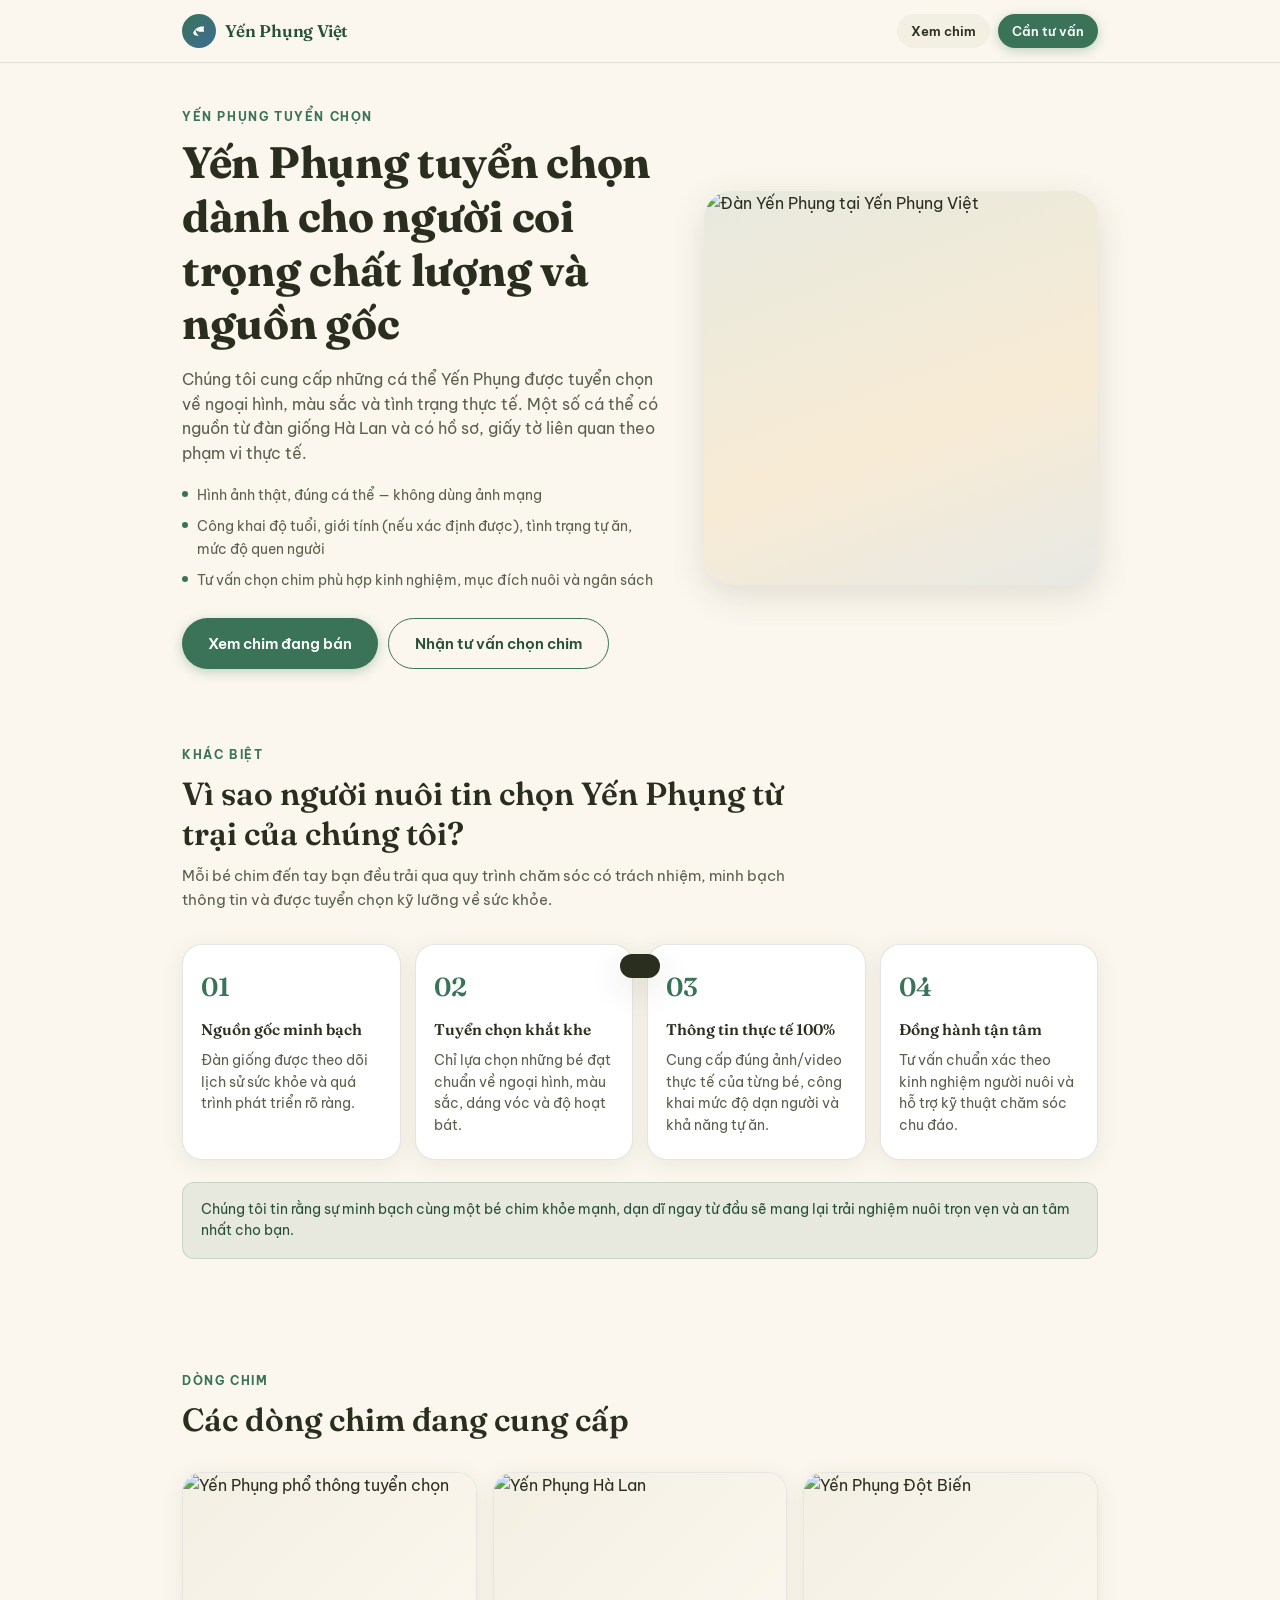
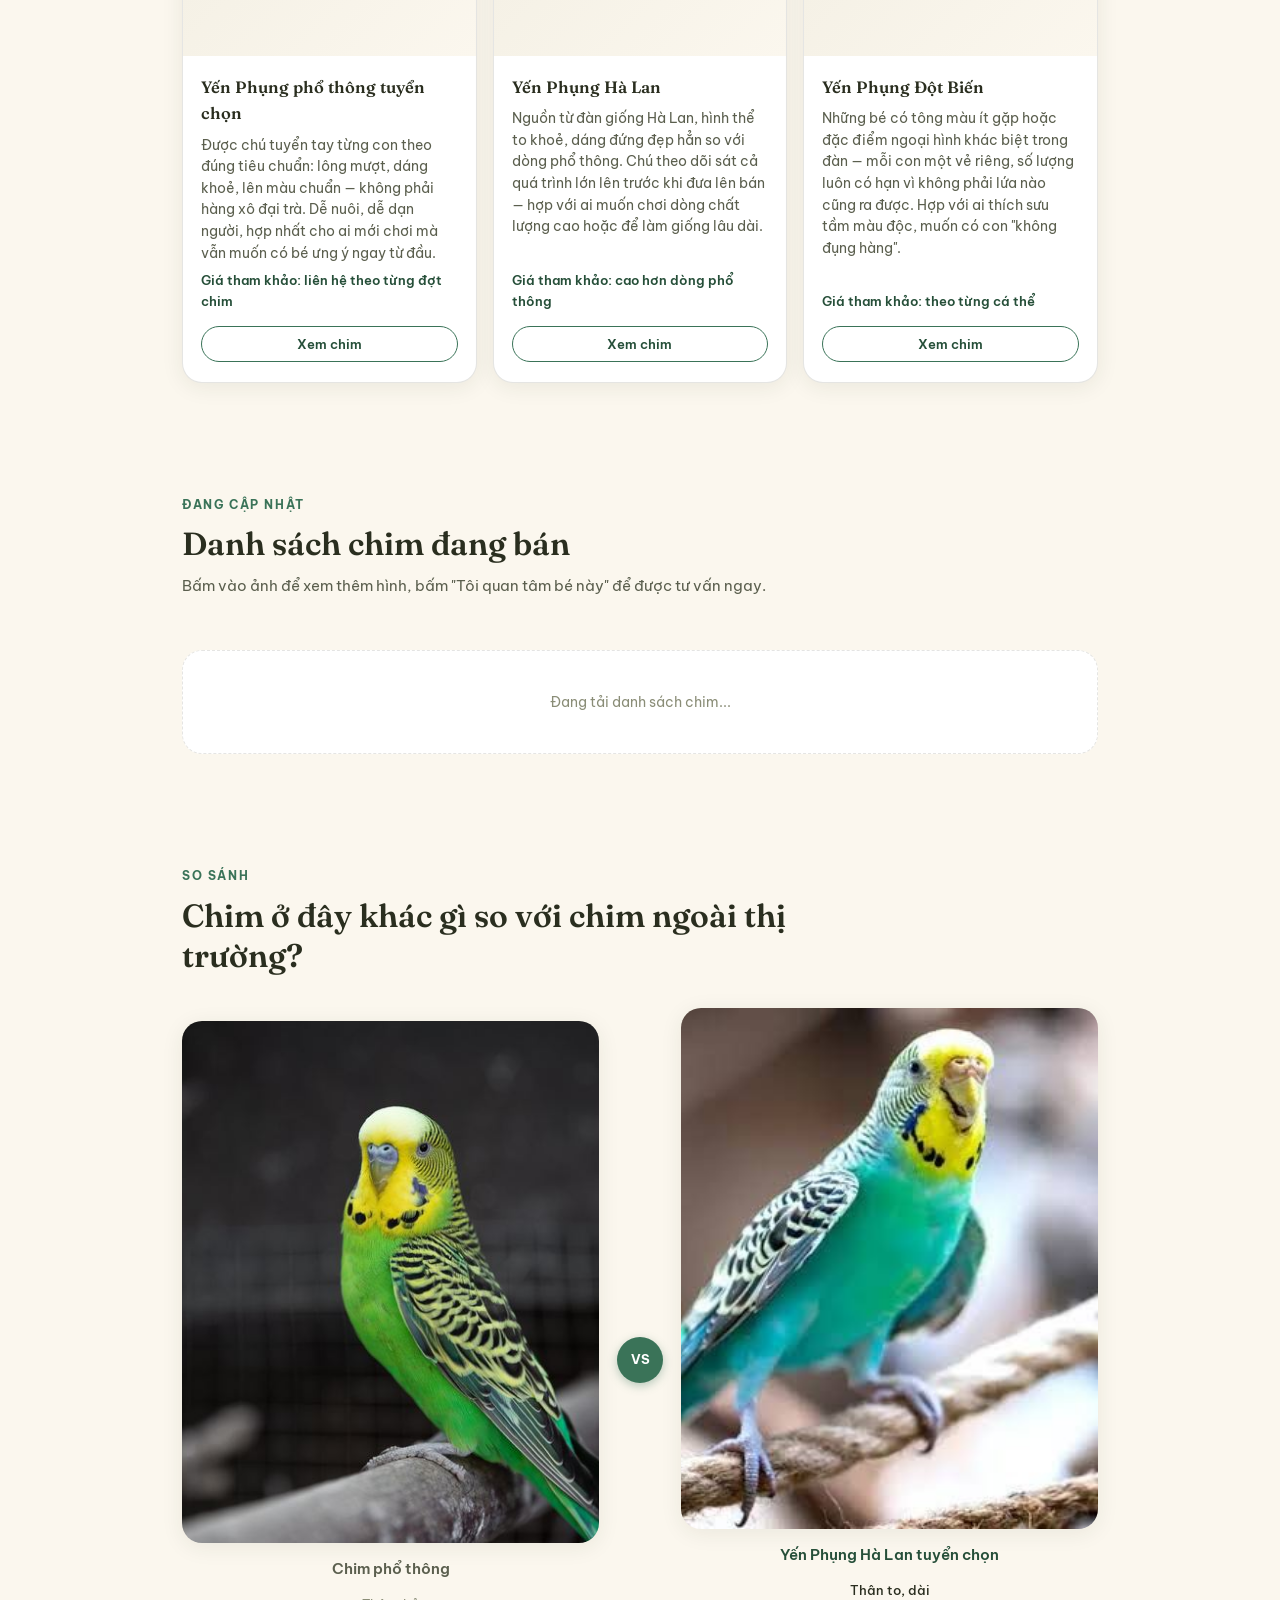
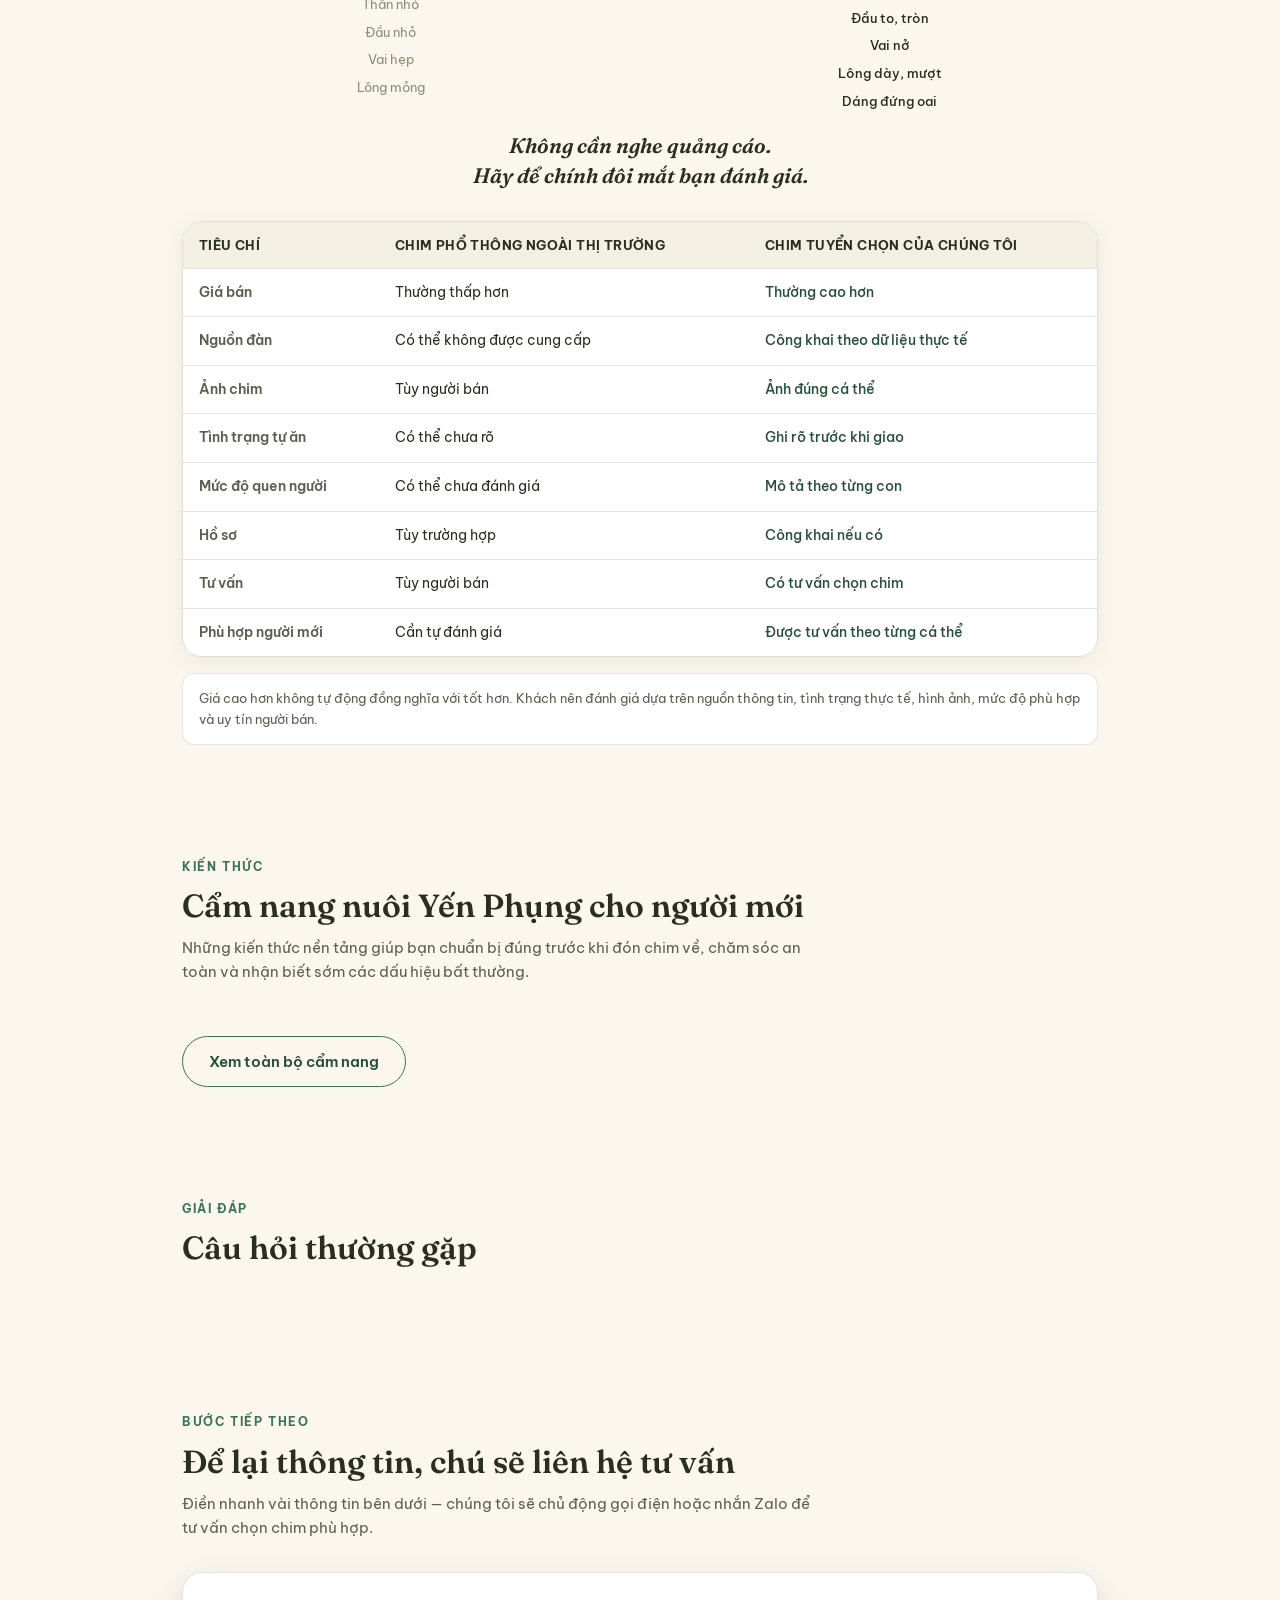
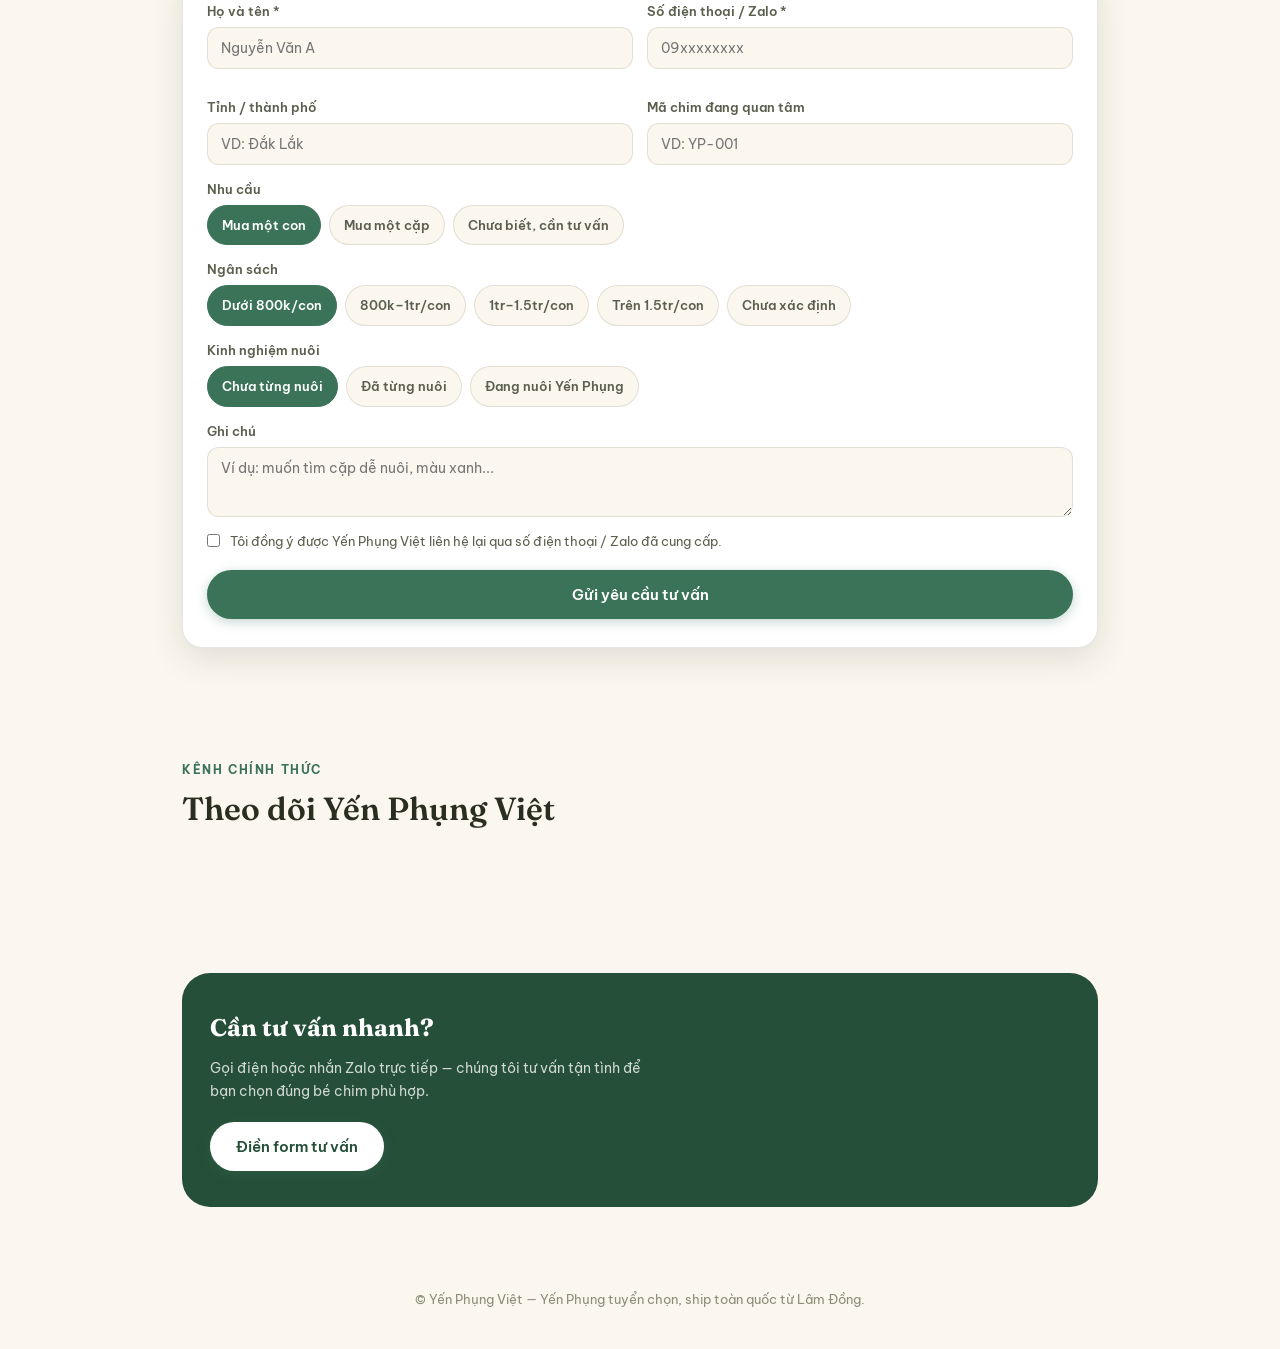
==== index.html @ 0ab99429 "Update index.html" ====
<!DOCTYPE html>
<html lang="vi">
<head>
<meta charset="UTF-8">
<meta name="viewport" content="width=device-width, initial-scale=1.0">
<title>Yến Phụng Việt — Yến Phụng tuyển chọn tại Lâm Đồng</title>
<meta name="description" content="Yến Phụng tuyển chọn dành cho người coi trọng chất lượng và nguồn gốc. Xem chim đang bán, nhận tư vấn chọn chim phù hợp — ship toàn quốc từ Lâm Đồng.">
<link rel="preconnect" href="https://fonts.googleapis.com">
<link rel="preconnect" href="https://fonts.gstatic.com" crossorigin>
<link href="https://fonts.googleapis.com/css2?family=Fraunces:ital,opsz,wght@0,9..144,500;0,9..144,600;0,9..144,700;1,9..144,500&family=Be+Vietnam+Pro:wght@400;500;600;700&display=swap" rel="stylesheet">
<script src="https://cdn.jsdelivr.net/npm/@supabase/supabase-js@2"></script>
<style>
  :root{
    --cream:#FBF7EE; --surface:#FFFFFF; --surface2:#F3EFE3;
    --ink:#2A2E1F; --ink-soft:#5B5F4E; --ink-faint:#8A8D77;
    --green:#3A7358; --green-dark:#264F39; --green-dim:rgba(58,115,88,0.10);
    --yellow:#E0A03C; --yellow-dim:rgba(224,160,60,0.14);
    --blue:#3D6E94; --blue-dim:rgba(61,110,148,0.10);
    --red:#C1503F; --red-dim:rgba(193,80,63,0.10);
    --border:rgba(42,46,31,0.12);
    --radius:20px; --radius-sm:12px;
    --shadow:0 4px 22px rgba(42,46,31,0.08);
    --shadow-lg:0 10px 34px rgba(42,46,31,0.13);
  }
  *{box-sizing:border-box;margin:0;padding:0;-webkit-tap-highlight-color:transparent}
  html{scroll-behavior:smooth;overflow-x:hidden;width:100%}
  @media (prefers-reduced-motion:reduce){html{scroll-behavior:auto}*{animation-duration:0.01ms !important;transition-duration:0.01ms !important}}
  body{font-family:'Be Vietnam Pro',sans-serif;background:var(--cream);color:var(--ink);line-height:1.6;overflow-x:hidden}
  h1,h2,h3,.display{font-family:'Fraunces',serif}
  a{color:inherit}
  img{max-width:100%;display:block}
  button{font-family:inherit}
  :focus-visible{outline:2.5px solid var(--green);outline-offset:2px}
  .wrap{max-width:980px;margin:0 auto;padding-inline:32px}
  @media (max-width:480px){.wrap{padding-inline:24px}}
  h1,h2,h3,p,li,span,a,button,label,td,th{overflow-wrap:break-word;word-break:break-word}
  .eyebrow{font-size:12px;font-weight:700;letter-spacing:1.6px;text-transform:uppercase;color:var(--green);margin-bottom:10px;display:block}
  section{padding-block:56px}
  .section-head{max-width:640px;margin-bottom:32px}
  .section-head h2{font-size:clamp(24px,4vw,32px);font-weight:600;line-height:1.25;margin-bottom:10px}
  .section-head p{color:var(--ink-soft);font-size:15px}

  /* HEADER */
  header{position:sticky;top:0;z-index:200;background:rgba(251,247,238,0.92);backdrop-filter:blur(10px);border-bottom:1px solid var(--border)}
  .header-inner{display:flex;align-items:center;justify-content:space-between;gap:12px;padding-block:14px;padding-inline:32px;max-width:980px;margin:0 auto}
  @media (max-width:480px){.header-inner{padding-inline:24px}}
  .brand{display:flex;align-items:center;gap:9px}
  .brand-mark{width:34px;height:34px;border-radius:50%;background:linear-gradient(135deg,var(--green),var(--blue));display:flex;align-items:center;justify-content:center;flex-shrink:0}
  .brand-mark svg{width:19px;height:19px}
  .brand-name{font-family:'Fraunces',serif;font-weight:600;font-size:17px;color:var(--green-dark);letter-spacing:-0.2px}
  .header-ctas{display:flex;gap:8px}
  .btn{border:none;border-radius:100px;font-family:inherit;font-weight:600;cursor:pointer;transition:transform .15s,box-shadow .15s;display:inline-flex;align-items:center;justify-content:center;gap:6px;text-decoration:none;white-space:nowrap}
  .btn:active{transform:scale(0.97)}
  .btn-sm{padding:9px 14px;font-size:12.5px}
  .btn-lg{padding:15px 26px;font-size:15px}
  .btn-primary{background:var(--green);color:#fff;box-shadow:0 3px 12px rgba(58,115,88,0.3)}
  .btn-ghost{background:var(--surface2);color:var(--ink)}
  .btn-outline{background:transparent;border:1.5px solid var(--green);color:var(--green-dark)}

  /* HERO */
  .hero{padding-block:44px 20px;position:relative;overflow:hidden}
  .hero-grid{display:grid;grid-template-columns:1.1fr 0.9fr;gap:40px;align-items:center}
  @media (max-width:860px){.hero-grid{grid-template-columns:1fr;gap:28px}}
  .hero h1{font-size:clamp(26px,7vw,44px);font-weight:700;line-height:1.22;letter-spacing:-0.3px;margin-bottom:16px;color:var(--ink)}
  @media (max-width:400px){.eyebrow{letter-spacing:1px;font-size:11px}}
  .hero-desc{color:var(--ink-soft);font-size:15.5px;margin-bottom:14px}
  .hero-list{list-style:none;margin:18px 0 26px;display:flex;flex-direction:column;gap:9px}
  .hero-list li{display:flex;gap:9px;align-items:flex-start;font-size:14px;color:var(--ink-soft)}
  .hero-list li::before{content:'';width:6px;height:6px;border-radius:50%;background:var(--green);margin-top:7px;flex-shrink:0}
  .hero-ctas{display:flex;gap:10px;flex-wrap:wrap}
  .hero-visual{position:relative;aspect-ratio:1/1;border-radius:28px;overflow:hidden;background:linear-gradient(160deg,var(--green-dim),var(--yellow-dim) 60%,var(--blue-dim));box-shadow:var(--shadow-lg)}
  .hero-visual img{width:100%;height:100%;object-fit:contain}

  /* WHY GRID */
  .why-grid{display:grid;grid-template-columns:repeat(4,1fr);gap:14px}
  @media (max-width:860px){.why-grid{grid-template-columns:1fr 1fr}}
  @media (max-width:520px){.why-grid{grid-template-columns:1fr}}
  .why-card{background:var(--surface);border:1px solid var(--border);border-radius:var(--radius);padding:22px 18px;box-shadow:var(--shadow)}
  .why-num{font-family:'Fraunces',serif;font-size:26px;font-weight:600;color:var(--green);margin-bottom:10px;display:block}
  .why-card h3{font-size:15.5px;font-weight:600;margin-bottom:7px}
  .why-card p{font-size:13.5px;color:var(--ink-soft)}
  .why-note{margin-top:22px;background:var(--green-dim);border:1px solid rgba(58,115,88,0.18);border-radius:var(--radius-sm);padding:16px 18px;font-size:13.5px;color:var(--green-dark)}

  /* LINES */
  .lines-grid{display:grid;grid-template-columns:repeat(3,1fr);gap:16px}
  @media (max-width:860px){.lines-grid{grid-template-columns:1fr}}
  .line-card{background:var(--surface);border:1px solid var(--border);border-radius:var(--radius);overflow:hidden;box-shadow:var(--shadow);display:flex;flex-direction:column}
  .line-visual{aspect-ratio:16/10;background:linear-gradient(135deg,var(--surface2),var(--cream))}
  .line-visual img{width:100%;height:100%;object-fit:contain}
  .line-body{padding:18px 18px 20px;display:flex;flex-direction:column;flex:1}
  .line-body h3{font-size:16.5px;font-weight:600;margin-bottom:8px}
  .line-body p{font-size:13.5px;color:var(--ink-soft);margin-bottom:6px;flex:1}
  .line-price{font-size:13px;font-weight:600;color:var(--green-dark);margin-bottom:14px}

  /* FILTER CHIPS */
  .filter-row{display:flex;gap:8px;flex-wrap:wrap;margin-bottom:20px}
  .chip{padding:8px 15px;border-radius:100px;border:1.5px solid var(--border);background:var(--surface);font-size:13px;font-weight:500;color:var(--ink-soft);cursor:pointer;transition:all .15s}
  .chip.active{background:var(--green);border-color:var(--green);color:#fff;font-weight:600}

  /* BIRD CARDS — "hộ chiếu chim" signature style */
  .birds-grid{display:grid;grid-template-columns:repeat(auto-fill,minmax(260px,1fr));gap:16px}
  .bird-card{background:var(--surface);border:1px solid var(--border);border-radius:var(--radius);overflow:hidden;box-shadow:var(--shadow);position:relative}
  .bird-photo{position:relative;aspect-ratio:4/3;background:var(--surface2);cursor:pointer;overflow:hidden}
  .bird-photo img{width:100%;height:100%;object-fit:cover;object-position:center 30%}
  .bird-photo::before{content:'';position:absolute;top:0;left:0;right:0;height:10px;background-image:radial-gradient(circle,var(--cream) 3.5px,transparent 3.6px);background-size:16px 16px;background-position:4px -8px;z-index:2}
  .bird-code-tag{position:absolute;top:14px;left:12px;background:rgba(42,46,31,0.72);color:#fff;font-size:10.5px;font-weight:700;letter-spacing:1px;padding:4px 9px;border-radius:6px;z-index:3;text-transform:uppercase}
  .bird-status{position:absolute;top:14px;right:12px;font-size:10.5px;font-weight:700;padding:4px 10px;border-radius:100px;z-index:3;box-shadow:0 2px 6px rgba(0,0,0,0.15)}
  .st-available{background:var(--green);color:#fff}
  .st-held{background:var(--yellow);color:#3a2a08}
  .st-sold{background:var(--ink-faint);color:#fff}
  .st-watch{background:var(--blue);color:#fff}
  .bird-body{padding:16px 16px 18px}
  .bird-desc{font-size:13.5px;color:var(--ink-soft);margin-bottom:12px;display:-webkit-box;-webkit-line-clamp:4;-webkit-box-orient:vertical;overflow:hidden}
  .bird-foot{display:flex;align-items:center;justify-content:space-between;gap:10px}
  .bird-price{font-family:'Fraunces',serif;font-weight:600;font-size:17px;color:var(--green-dark)}
  .birds-empty{grid-column:1/-1;text-align:center;padding:40px 20px;color:var(--ink-faint);font-size:14px;background:var(--surface);border:1px dashed var(--border);border-radius:var(--radius)}

  /* LIGHTBOX */
  .lightbox{position:fixed;inset:0;background:rgba(20,22,14,0.88);z-index:500;display:none;align-items:center;justify-content:center;padding:24px}
  .lightbox.open{display:flex}
  .lightbox img{max-width:min(600px,92vw);max-height:80vh;border-radius:14px;object-fit:contain}
  .lightbox-close{position:absolute;top:18px;right:18px;background:rgba(255,255,255,0.15);color:#fff;border:none;border-radius:50%;width:38px;height:38px;font-size:18px;cursor:pointer}
  .lightbox-nav{position:absolute;top:50%;transform:translateY(-50%);background:rgba(255,255,255,0.15);color:#fff;border:none;border-radius:50%;width:42px;height:42px;font-size:20px;cursor:pointer}
  .lightbox-prev{left:14px}.lightbox-next{right:14px}

  /* VISUAL COMPARE */
  .visual-compare{display:grid;grid-template-columns:1fr auto 1fr;gap:18px;align-items:center;margin-bottom:18px}
  @media (max-width:700px){.visual-compare{grid-template-columns:1fr;gap:14px}}
  .vc-side{text-align:center}
  .vc-photo{aspect-ratio:4/5;border-radius:var(--radius);overflow:hidden;background:var(--surface2);margin-bottom:14px;box-shadow:var(--shadow)}
  .vc-photo img{width:100%;height:100%;object-fit:cover;object-position:center 22%}
  .vc-side h4{font-size:15px;font-weight:600;margin-bottom:10px;color:var(--ink-soft)}
  .vc-side--highlight h4{color:var(--green-dark)}
  .vc-traits{list-style:none;display:inline-flex;flex-direction:column;gap:7px;font-size:13px;color:var(--ink-faint)}
  .vc-side--highlight .vc-traits{color:var(--ink);font-weight:500}
  .vc-vs{width:46px;height:46px;border-radius:50%;background:var(--green);color:#fff;display:flex;align-items:center;justify-content:center;font-weight:700;font-size:13px;justify-self:center;box-shadow:0 3px 10px rgba(58,115,88,0.35)}
  @media (max-width:700px){.vc-vs{margin:-4px auto}}
  .vc-tagline{text-align:center;font-family:'Fraunces',serif;font-style:italic;font-size:clamp(17px,3vw,21px);font-weight:600;color:var(--ink);margin:6px 0 30px;line-height:1.45}

  /* COMPARE TABLE */
  .compare-wrap{overflow-x:auto;border-radius:var(--radius);border:1px solid var(--border);box-shadow:var(--shadow)}
  table.compare{width:100%;border-collapse:collapse;background:var(--surface);font-size:13.5px;min-width:560px}
  table.compare th,table.compare td{padding:13px 16px;text-align:left;border-bottom:1px solid var(--border)}
  table.compare thead th{background:var(--surface2);font-weight:700;color:var(--ink);font-size:12.5px;text-transform:uppercase;letter-spacing:.4px}
  table.compare tbody tr:last-child td{border-bottom:none}
  table.compare td:first-child{font-weight:600;color:var(--ink-soft)}
  table.compare td:nth-child(3){color:var(--green-dark);font-weight:500}
  .compare-note{margin-top:16px;font-size:13px;color:var(--ink-soft);background:var(--surface);border:1px solid var(--border);border-radius:var(--radius-sm);padding:14px 16px}

  /* GUIDE */
  .guide-grid{display:grid;grid-template-columns:repeat(3,1fr);gap:16px}
  @media (max-width:860px){.guide-grid{grid-template-columns:1fr 1fr}}
  @media (max-width:600px){.guide-grid{grid-template-columns:1fr}}
  .guide-card{background:var(--surface);border:1px solid var(--border);border-radius:var(--radius);padding:20px;box-shadow:var(--shadow);display:flex;flex-direction:column}
  .guide-icon{width:40px;height:40px;border-radius:12px;background:var(--green-dim);color:var(--green-dark);display:flex;align-items:center;justify-content:center;margin-bottom:14px;flex-shrink:0}
  .guide-icon svg{width:20px;height:20px}
  .guide-card h3{font-size:15px;font-weight:600;margin-bottom:8px;line-height:1.35}
  .guide-card p{font-size:13px;color:var(--ink-soft);margin-bottom:14px;flex:1}
  .guide-cat-tag{font-size:10.5px;font-weight:700;letter-spacing:.3px;color:var(--green);text-transform:uppercase;margin-bottom:6px;display:block}

  .guide-modal{position:fixed;inset:0;background:rgba(20,22,14,0.6);z-index:550;display:none;align-items:flex-end;justify-content:center;padding:0}
  .guide-modal.open{display:flex}
  @media (min-width:640px){.guide-modal{align-items:center;padding:24px}}
  .guide-modal-box{background:var(--cream);width:100%;max-width:720px;max-height:92vh;border-radius:22px 22px 0 0;display:flex;flex-direction:column;overflow:hidden;box-shadow:var(--shadow-lg)}
  @media (min-width:640px){.guide-modal-box{border-radius:22px;max-height:85vh}}
  .guide-modal-head{display:flex;align-items:center;justify-content:space-between;gap:12px;padding:16px 20px;border-bottom:1px solid var(--border);background:var(--surface);flex-shrink:0}
  .guide-modal-head span{font-family:'Fraunces',serif;font-weight:600;font-size:16px}
  .guide-modal-close{background:var(--surface2);border:none;border-radius:50%;width:34px;height:34px;font-size:15px;cursor:pointer;flex-shrink:0}
  .guide-modal-body{padding:20px;overflow-y:auto;flex:1}

  .guide-search{width:100%;border:1.5px solid var(--border);border-radius:100px;padding:11px 16px;font-family:inherit;font-size:14px;background:var(--surface);margin-bottom:14px}
  .guide-search:focus{outline:none;border-color:var(--green)}
  .guide-filter-row{display:flex;gap:8px;flex-wrap:wrap;margin-bottom:16px}
  .guide-list-item{border:1px solid var(--border);border-radius:var(--radius-sm);padding:14px 16px;margin-bottom:10px;background:var(--surface);cursor:pointer;transition:border-color .15s}
  .guide-list-item:hover{border-color:var(--green)}
  .guide-list-item h4{font-size:14.5px;font-weight:600;margin-bottom:4px}
  .guide-list-item p{font-size:12.5px;color:var(--ink-soft)}
  .guide-list-empty{text-align:center;color:var(--ink-faint);font-size:13.5px;padding:30px 10px}

  .guide-back{background:none;border:none;color:var(--green-dark);font-weight:600;font-size:13.5px;cursor:pointer;margin-bottom:14px;padding:0;display:inline-flex;align-items:center;gap:5px}
  .guide-article-cat{font-size:11px;font-weight:700;letter-spacing:.4px;color:var(--green);text-transform:uppercase;display:block;margin-bottom:6px}
  .guide-article-title{font-size:19px;font-weight:600;margin-bottom:14px;font-family:'Fraunces',serif;line-height:1.3}
  .guide-article-content p{font-size:14px;color:var(--ink-soft);margin-bottom:12px;line-height:1.65}
  .guide-article-content ul,.guide-article-content ol{margin:0 0 12px 20px;font-size:14px;color:var(--ink-soft);line-height:1.6}
  .guide-article-content li{margin-bottom:5px}
  .guide-article-content strong{color:var(--ink)}
  .guide-warning{background:var(--red-dim);border:1px solid rgba(193,80,63,0.25);border-radius:var(--radius-sm);padding:14px 16px;font-size:13px;color:var(--red);margin:16px 0}
  .guide-warning strong{color:var(--red)}
  .guide-article-cta{margin-top:8px;width:100%}

  /* FAQ */
  .faq-item{border-bottom:1px solid var(--border)}
  .faq-item:first-child{border-top:1px solid var(--border)}
  .faq-q{width:100%;background:none;border:none;text-align:left;padding:18px 4px;font-size:14.5px;font-weight:600;display:flex;justify-content:space-between;align-items:center;gap:12px;cursor:pointer;color:var(--ink)}
  .faq-q .ic{flex-shrink:0;transition:transform .2s;color:var(--green);font-size:18px}
  .faq-item.open .faq-q .ic{transform:rotate(45deg)}
  .faq-a{max-height:0;overflow:hidden;transition:max-height .25s ease}
  .faq-a-inner{padding:0 4px 18px;font-size:13.5px;color:var(--ink-soft)}

  /* FORM */
  .form-card{background:var(--surface);border:1px solid var(--border);border-radius:var(--radius);padding:28px 24px;box-shadow:var(--shadow-lg)}
  .form-grid{display:grid;grid-template-columns:1fr 1fr;gap:14px}
  @media (max-width:600px){.form-grid{grid-template-columns:1fr}}
  .field{display:flex;flex-direction:column;gap:6px;margin-bottom:14px}
  .field.full{grid-column:1/-1}
  .field label{font-size:12.5px;font-weight:600;color:var(--ink-soft)}
  .field input,.field select,.field textarea{border:1.5px solid var(--border);border-radius:var(--radius-sm);padding:11px 13px;font-family:inherit;font-size:14px;background:var(--cream);color:var(--ink)}
  .field input:focus,.field select:focus,.field textarea:focus{outline:none;border-color:var(--green)}
  .field textarea{resize:vertical;min-height:70px}
  .radio-group,.check-group{display:flex;flex-wrap:wrap;gap:8px}
  .pill-opt{position:relative}
  .pill-opt input{position:absolute;opacity:0;width:100%;height:100%;cursor:pointer;margin:0}
  .pill-opt span{display:block;padding:9px 14px;border-radius:100px;border:1.5px solid var(--border);font-size:13px;color:var(--ink-soft);background:var(--cream)}
  .pill-opt input:checked + span{background:var(--green);border-color:var(--green);color:#fff;font-weight:600}
  .consent-row{display:flex;align-items:flex-start;gap:10px;margin:8px 0 18px;font-size:13px;color:var(--ink-soft)}
  .consent-row input{margin-top:3px}
  .form-msg{font-size:13.5px;margin-top:10px;padding:11px 14px;border-radius:var(--radius-sm);display:none}
  .form-msg.show{display:block}
  .form-msg.ok{background:var(--green-dim);color:var(--green-dark)}
  .form-msg.err{background:var(--red-dim);color:var(--red)}

  /* FOLLOW */
  .follow-grid{display:grid;grid-template-columns:1fr 1fr;gap:16px}
  @media (max-width:600px){.follow-grid{grid-template-columns:1fr}}
  .follow-card{background:var(--surface);border:1px solid var(--border);border-radius:var(--radius);padding:22px;display:flex;align-items:center;gap:16px;box-shadow:var(--shadow)}
  .follow-icon{width:48px;height:48px;border-radius:14px;flex-shrink:0;display:flex;align-items:center;justify-content:center;color:#fff}
  .follow-body{flex:1}
  .follow-body h3{font-size:15px;font-weight:600;margin-bottom:3px}
  .follow-body p{font-size:12.5px;color:var(--ink-soft);margin-bottom:10px}

  /* CONTACT + FOOTER */
  .contact-card{background:var(--green-dark);color:#fff;border-radius:28px;padding:36px 28px;display:grid;grid-template-columns:1.1fr 0.9fr;gap:28px}
  @media (max-width:760px){.contact-card{grid-template-columns:1fr}}
  .contact-card h2{color:#fff;font-size:24px;margin-bottom:10px}
  .contact-card p{color:rgba(255,255,255,0.78);font-size:14px;margin-bottom:20px}
  .contact-list{list-style:none;display:flex;flex-direction:column;gap:11px}
  .contact-list li{display:flex;gap:10px;align-items:center;font-size:14px}
  .contact-list .lbl{color:rgba(255,255,255,0.6);min-width:76px;font-size:12.5px}
  .contact-card .btn-primary{background:#fff;color:var(--green-dark)}
  footer{padding:26px 0 40px;text-align:center;color:var(--ink-faint);font-size:12.5px}

  .toast{position:fixed;bottom:22px;left:50%;transform:translateX(-50%) translateY(100px);background:var(--ink);color:#fff;padding:12px 20px;border-radius:100px;font-size:13.5px;box-shadow:var(--shadow-lg);z-index:600;transition:transform .25s;max-width:90vw;text-align:center}
  .toast.show{transform:translateX(-50%) translateY(0)}
</style>
</head>
<body>

<header>
  <div class="header-inner">
    <div class="brand">
      <div class="brand-mark"><svg viewBox="0 0 24 24" fill="none"><path d="M4 14c2-6 8-9 14-8-1 2-1 4 0 6-5 1-9 0-11-3 0 3 1 6 4 8-3 1-6 0-7-3z" fill="#fff"/></svg></div>
      <span class="brand-name">Yến Phụng Việt</span>
    </div>
    <div class="header-ctas">
      <button class="btn btn-ghost btn-sm" onclick="goToSection('birds')">Xem chim</button>
      <button class="btn btn-primary btn-sm" onclick="goToSection('consult')">Cần tư vấn</button>
    </div>
  </div>
</header>

<main>
  <!-- HERO -->
  <section class="hero wrap">
    <div class="hero-grid">
      <div>
        <span class="eyebrow">Yến Phụng tuyển chọn</span>
        <h1>Yến Phụng tuyển chọn dành cho người coi trọng chất lượng và nguồn gốc</h1>
        <p class="hero-desc">Chúng tôi cung cấp những cá thể Yến Phụng được tuyển chọn về ngoại hình, màu sắc và tình trạng thực tế. Một số cá thể có nguồn từ đàn giống Hà Lan và có hồ sơ, giấy tờ liên quan theo phạm vi thực tế.</p>
        <ul class="hero-list">
          <li>Hình ảnh thật, đúng cá thể — không dùng ảnh mạng</li>
          <li>Công khai độ tuổi, giới tính (nếu xác định được), tình trạng tự ăn, mức độ quen người</li>
          <li>Tư vấn chọn chim phù hợp kinh nghiệm, mục đích nuôi và ngân sách</li>
        </ul>
        <div class="hero-ctas">
          <button class="btn btn-primary btn-lg" onclick="goToSection('birds')">Xem chim đang bán</button>
          <button class="btn btn-outline btn-lg" onclick="goToSection('consult')">Nhận tư vấn chọn chim</button>
        </div>
      </div>
      <div class="hero-visual">
        <img id="img-hero" src="https://bnumqtjzbyrtavsdlleq.supabase.co/storage/v1/object/public/Anhbia1/3.jpg" alt="Đàn Yến Phụng tại Yến Phụng Việt" loading="eager">
      </div>
    </div>
  </section>

  <!-- WHY -->
  <section id="why" class="wrap">
    <div class="section-head">
      <span class="eyebrow">Khác biệt</span>
      <h2>Vì sao người nuôi tin chọn Yến Phụng từ trại của chúng tôi?</h2>
      <p>Mỗi bé chim đến tay bạn đều trải qua quy trình chăm sóc có trách nhiệm, minh bạch thông tin và được tuyển chọn kỹ lưỡng về sức khỏe.</p>
    </div>
    <div class="why-grid">
      <div class="why-card"><span class="why-num">01</span><h3>Nguồn gốc minh bạch</h3><p>Đàn giống được theo dõi lịch sử sức khỏe và quá trình phát triển rõ ràng.</p></div>
      <div class="why-card"><span class="why-num">02</span><h3>Tuyển chọn khắt khe</h3><p>Chỉ lựa chọn những bé đạt chuẩn về ngoại hình, màu sắc, dáng vóc và độ hoạt bát.</p></div>
      <div class="why-card"><span class="why-num">03</span><h3>Thông tin thực tế 100%</h3><p>Cung cấp đúng ảnh/video thực tế của từng bé, công khai mức độ dạn người và khả năng tự ăn.</p></div>
      <div class="why-card"><span class="why-num">04</span><h3>Đồng hành tận tâm</h3><p>Tư vấn chuẩn xác theo kinh nghiệm người nuôi và hỗ trợ kỹ thuật chăm sóc chu đáo.</p></div>
    </div>
    <div class="why-note">Chúng tôi tin rằng sự minh bạch cùng một bé chim khỏe mạnh, dạn dĩ ngay từ đầu sẽ mang lại trải nghiệm nuôi trọn vẹn và an tâm nhất cho bạn.</div>
  </section>

  <!-- LINES -->
  <section id="lines" class="wrap">
    <div class="section-head">
      <span class="eyebrow">Dòng chim</span>
      <h2>Các dòng chim đang cung cấp</h2>
    </div>
    <div class="lines-grid">
      <div class="line-card">
        <div class="line-visual"><img id="img-line-photothong" src="https://bnumqtjzbyrtavsdlleq.supabase.co/storage/v1/object/public/Phothong/Phothong.jpg" alt="Yến Phụng phổ thông tuyển chọn" loading="lazy"></div>
        <div class="line-body">
          <h3>Yến Phụng phổ thông tuyển chọn</h3>
          <p>Được chú tuyển tay từng con theo đúng tiêu chuẩn: lông mượt, dáng khoẻ, lên màu chuẩn — không phải hàng xô đại trà. Dễ nuôi, dễ dạn người, hợp nhất cho ai mới chơi mà vẫn muốn có bé ưng ý ngay từ đầu.</p>
          <div class="line-price">Giá tham khảo: liên hệ theo từng đợt chim</div>
          <button class="btn btn-outline btn-sm" onclick="filterLines('phổ thông')">Xem chim</button>
        </div>
      </div>
      <div class="line-card">
        <div class="line-visual"><img id="img-line-halan" src="https://bnumqtjzbyrtavsdlleq.supabase.co/storage/v1/object/public/Halan/Halan.jpg" alt="Yến Phụng Hà Lan" loading="lazy"></div>
        <div class="line-body">
          <h3>Yến Phụng Hà Lan</h3>
          <p>Nguồn từ đàn giống Hà Lan, hình thể to khoẻ, dáng đứng đẹp hẳn so với dòng phổ thông. Chú theo dõi sát cả quá trình lớn lên trước khi đưa lên bán — hợp với ai muốn chơi dòng chất lượng cao hoặc để làm giống lâu dài.</p>
          <div class="line-price">Giá tham khảo: cao hơn dòng phổ thông</div>
          <button class="btn btn-outline btn-sm" onclick="filterLines('hà lan')">Xem chim</button>
        </div>
      </div>
      <div class="line-card">
        <div class="line-visual"><img id="img-line-noibat" src="https://bnumqtjzbyrtavsdlleq.supabase.co/storage/v1/object/public/Hago/hago.jpg" alt="Yến Phụng Đột Biến" loading="lazy"></div>
        <div class="line-body">
          <h3>Yến Phụng Đột Biến</h3>
          <p>Những bé có tông màu ít gặp hoặc đặc điểm ngoại hình khác biệt trong đàn — mỗi con một vẻ riêng, số lượng luôn có hạn vì không phải lứa nào cũng ra được. Hợp với ai thích sưu tầm màu độc, muốn có con "không đụng hàng".</p>
          <div class="line-price">Giá tham khảo: theo từng cá thể</div>
          <button class="btn btn-outline btn-sm" onclick="filterLines('đột biến')">Xem chim</button>
        </div>
      </div>
    </div>
  </section>

  <!-- BIRDS -->
  <section id="birds" class="wrap">
    <div class="section-head">
      <span class="eyebrow">Đang cập nhật</span>
      <h2>Danh sách chim đang bán</h2>
      <p>Bấm vào ảnh để xem thêm hình, bấm "Tôi quan tâm bé này" để được tư vấn ngay.</p>
    </div>
    <div class="filter-row" id="filter-row"></div>
    <div class="birds-grid" id="birds-grid">
      <div class="birds-empty">Đang tải danh sách chim...</div>
    </div>
  </section>

  <!-- COMPARE -->
  <section id="compare" class="wrap">
    <div class="section-head">
      <span class="eyebrow">So sánh</span>
      <h2>Chim ở đây khác gì so với chim ngoài thị trường?</h2>
    </div>

    <div class="visual-compare">
      <div class="vc-side">
        <div class="vc-photo"><img src="[data-uri]" alt="Chim phổ thông" loading="lazy"></div>
        <h4>Chim phổ thông</h4>
        <ul class="vc-traits"><li>Thân nhỏ</li><li>Đầu nhỏ</li><li>Vai hẹp</li><li>Lông mỏng</li></ul>
      </div>
      <div class="vc-vs">VS</div>
      <div class="vc-side vc-side--highlight">
        <div class="vc-photo"><img src="[data-uri]" alt="Yến Phụng Hà Lan tuyển chọn" loading="lazy"></div>
        <h4>Yến Phụng Hà Lan tuyển chọn</h4>
        <ul class="vc-traits"><li>Thân to, dài</li><li>Đầu to, tròn</li><li>Vai nở</li><li>Lông dày, mượt</li><li>Dáng đứng oai</li></ul>
      </div>
    </div>
    <p class="vc-tagline">Không cần nghe quảng cáo.<br>Hãy để chính đôi mắt bạn đánh giá.</p>

    <div class="compare-wrap">
      <table class="compare">
        <thead><tr><th>Tiêu chí</th><th>Chim phổ thông ngoài thị trường</th><th>Chim tuyển chọn của chúng tôi</th></tr></thead>
        <tbody>
          <tr><td>Giá bán</td><td>Thường thấp hơn</td><td>Thường cao hơn</td></tr>
          <tr><td>Nguồn đàn</td><td>Có thể không được cung cấp</td><td>Công khai theo dữ liệu thực tế</td></tr>
          <tr><td>Ảnh chim</td><td>Tùy người bán</td><td>Ảnh đúng cá thể</td></tr>
          <tr><td>Tình trạng tự ăn</td><td>Có thể chưa rõ</td><td>Ghi rõ trước khi giao</td></tr>
          <tr><td>Mức độ quen người</td><td>Có thể chưa đánh giá</td><td>Mô tả theo từng con</td></tr>
          <tr><td>Hồ sơ</td><td>Tùy trường hợp</td><td>Công khai nếu có</td></tr>
          <tr><td>Tư vấn</td><td>Tùy người bán</td><td>Có tư vấn chọn chim</td></tr>
          <tr><td>Phù hợp người mới</td><td>Cần tự đánh giá</td><td>Được tư vấn theo từng cá thể</td></tr>
        </tbody>
      </table>
    </div>
    <div class="compare-note">Giá cao hơn không tự động đồng nghĩa với tốt hơn. Khách nên đánh giá dựa trên nguồn thông tin, tình trạng thực tế, hình ảnh, mức độ phù hợp và uy tín người bán.</div>
  </section>

  <!-- GUIDE -->
  <section id="guide" class="wrap">
    <div class="section-head">
      <span class="eyebrow">Kiến thức</span>
      <h2>Cẩm nang nuôi Yến Phụng cho người mới</h2>
      <p>Những kiến thức nền tảng giúp bạn chuẩn bị đúng trước khi đón chim về, chăm sóc an toàn và nhận biết sớm các dấu hiệu bất thường.</p>
    </div>
    <div class="guide-grid" id="guide-grid"></div>
    <button class="btn btn-outline btn-lg" id="guide-open-all" onclick="openGuideLibrary()" style="margin-top:20px">Xem toàn bộ cẩm nang</button>
  </section>

  <!-- FAQ -->
  <section id="faq" class="wrap">
    <div class="section-head">
      <span class="eyebrow">Giải đáp</span>
      <h2>Câu hỏi thường gặp</h2>
    </div>
    <div id="faq-list"></div>
  </section>

  <!-- FORM -->
  <section id="consult" class="wrap">
    <div class="section-head">
      <span class="eyebrow">Bước tiếp theo</span>
      <h2>Để lại thông tin, chú sẽ liên hệ tư vấn</h2>
      <p>Điền nhanh vài thông tin bên dưới — chúng tôi sẽ chủ động gọi điện hoặc nhắn Zalo để tư vấn chọn chim phù hợp.</p>
    </div>
    <div class="form-card">
      <form id="lead-form">
        <div class="form-grid">
          <div class="field"><label for="f-name">Họ và tên *</label><input id="f-name" required placeholder="Nguyễn Văn A"></div>
          <div class="field"><label for="f-contact">Số điện thoại / Zalo *</label><input id="f-contact" required placeholder="09xxxxxxxx"></div>
          <div class="field"><label for="f-province">Tỉnh / thành phố</label><input id="f-province" placeholder="VD: Đắk Lắk"></div>
          <div class="field"><label for="f-bird">Mã chim đang quan tâm</label><input id="f-bird" placeholder="VD: YP-001"></div>
        </div>

        <div class="field full">
          <label>Nhu cầu</label>
          <div class="radio-group" id="grp-interest">
            <label class="pill-opt"><input type="radio" name="interest" value="Mua một con" checked><span>Mua một con</span></label>
            <label class="pill-opt"><input type="radio" name="interest" value="Mua một cặp"><span>Mua một cặp</span></label>
            <label class="pill-opt"><input type="radio" name="interest" value="Chưa biết, cần tư vấn"><span>Chưa biết, cần tư vấn</span></label>
          </div>
        </div>

        <div class="field full">
          <label>Ngân sách</label>
          <div class="radio-group" id="grp-budget">
            <label class="pill-opt"><input type="radio" name="budget" value="Dưới 800.000 đồng/con" checked><span>Dưới 800k/con</span></label>
            <label class="pill-opt"><input type="radio" name="budget" value="800.000–1.000.000 đồng/con"><span>800k–1tr/con</span></label>
            <label class="pill-opt"><input type="radio" name="budget" value="1.000.000–1.500.000 đồng/con"><span>1tr–1.5tr/con</span></label>
            <label class="pill-opt"><input type="radio" name="budget" value="Trên 1.500.000 đồng/con"><span>Trên 1.5tr/con</span></label>
            <label class="pill-opt"><input type="radio" name="budget" value="Chưa xác định"><span>Chưa xác định</span></label>
          </div>
        </div>

        <div class="field full">
          <label>Kinh nghiệm nuôi</label>
          <div class="radio-group" id="grp-exp">
            <label class="pill-opt"><input type="radio" name="exp" value="Chưa từng nuôi" checked><span>Chưa từng nuôi</span></label>
            <label class="pill-opt"><input type="radio" name="exp" value="Đã từng nuôi"><span>Đã từng nuôi</span></label>
            <label class="pill-opt"><input type="radio" name="exp" value="Đang nuôi Yến Phụng"><span>Đang nuôi Yến Phụng</span></label>
          </div>
        </div>

        <div class="field full"><label for="f-note">Ghi chú</label><textarea id="f-note" placeholder="Ví dụ: muốn tìm cặp dễ nuôi, màu xanh..."></textarea></div>

        <label class="consent-row"><input type="checkbox" id="f-consent" required><span>Tôi đồng ý được Yến Phụng Việt liên hệ lại qua số điện thoại / Zalo đã cung cấp.</span></label>

        <button type="submit" class="btn btn-primary btn-lg" id="submit-btn" style="width:100%">Gửi yêu cầu tư vấn</button>
        <div class="form-msg" id="form-msg"></div>
      </form>
    </div>
  </section>

  <!-- FOLLOW -->
  <section id="follow" class="wrap">
    <div class="section-head">
      <span class="eyebrow">Kênh chính thức</span>
      <h2>Theo dõi Yến Phụng Việt</h2>
    </div>
    <div class="follow-grid" id="follow-grid"></div>
  </section>

  <!-- CONTACT -->
  <section class="wrap">
    <div class="contact-card">
      <div>
        <h2>Cần tư vấn nhanh?</h2>
        <p>Gọi điện hoặc nhắn Zalo trực tiếp — chúng tôi tư vấn tận tình để bạn chọn đúng bé chim phù hợp.</p>
        <button class="btn btn-primary btn-lg" onclick="goToSection('consult')">Điền form tư vấn</button>
      </div>
      <ul class="contact-list" id="contact-list"></ul>
    </div>
  </section>
</main>

<footer>
  <div class="wrap">
    <p>© <span id="year"></span> Yến Phụng Việt — Yến Phụng tuyển chọn, ship toàn quốc từ Lâm Đồng.</p>
  </div>
</footer>

<div class="lightbox" id="lightbox">
  <button class="lightbox-close" onclick="closeLightbox()">✕</button>
  <button class="lightbox-nav lightbox-prev" onclick="lightboxNav(-1)">‹</button>
  <img id="lightbox-img" src="" alt="">
  <button class="lightbox-nav lightbox-next" onclick="lightboxNav(1)">›</button>
</div>

<div class="guide-modal" id="guide-modal">
  <div class="guide-modal-box">
    <div class="guide-modal-head">
      <span id="guide-modal-title">Cẩm nang nuôi Yến Phụng</span>
      <button class="guide-modal-close" onclick="closeGuideModal()" aria-label="Đóng">✕</button>
    </div>
    <div class="guide-modal-body" id="guide-modal-body"></div>
  </div>
</div>

<div class="toast" id="toast"></div>

<script>
// ================== CẤU HÌNH — sửa trực tiếp ở đây ==================
const SUPABASE_URL = 'https://bnumqtjzbyrtavsdlleq.supabase.co';
const SUPABASE_ANON_KEY = 'eyJhbGciOiJIUzI1NiIsInR5cCI6IkpXVCJ9.eyJpc3MiOiJzdXBhYmFzZSIsInJlZiI6ImJudW1xdGp6YnlydGF2c2RsbGVxIiwicm9sZSI6ImFub24iLCJpYXQiOjE3ODAyOTk1NjMsImV4cCI6MjA5NTg3NTU2M30.-Hhyqfe366_Xn8ECav4pg8MWWHJn_o_wsuh-OfI7HHo';

const contactInfo = {
  brandName: 'Yến Phụng Việt',
  phone: '0967653899',
  zaloUrl: 'https://zalo.me/0967653899',
  telegramUrl: '',
  address: 'Lâm Đồng — ship toàn quốc',
  consultationHours: '8:00 – 20:00 hằng ngày',
  tiktokUrl: 'https://www.tiktok.com/@chimyenphungviet',
  youtubeUrl: '',
  facebookUrl: ''
};

const faqData = [
  ['Vì sao chim ở đây có giá cao hơn?','Giá được xác định theo từng cá thể dựa trên nguồn đàn, ngoại hình, màu sắc, độ tuổi, mức độ quen người, quá trình chăm sóc và hồ sơ thực tế.'],
  ['Chim giá cao có chắc chắn tốt hơn không?','Không. Giá chỉ là một yếu tố. Khách cần xem thông tin, tình trạng thực tế và mức độ phù hợp.'],
  ['Chim Hà Lan là gì?','Tuỳ từng cá thể: có thể là nhập trực tiếp, có bố mẹ nhập, hoặc có nguồn từ đàn giống Hà Lan. Chúng tôi không dùng chung một tuyên bố cho tất cả các bé.'],
  ['Chim đã tự ăn chưa?','Thông tin này được ghi riêng trên từng thẻ chim. Người mới chỉ nên nhận chim đã tự ăn ổn định.'],
  ['Chim đã quen người chưa?','Mức độ quen người được mô tả theo từng cá thể. Chúng tôi không cam kết chim sẽ lập tức thân thiện với mọi người.'],
  ['Có xác định được trống mái không?','Chỉ công khai giới tính khi có đủ căn cứ. Trường hợp chưa chắc chắn sẽ ghi rõ trên thẻ chim.'],
  ['Có giao chim đi tỉnh không?','Có, chúng tôi ship toàn quốc từ Lâm Đồng. Phương án vận chuyển cụ thể tuỳ địa điểm, thời tiết và tình trạng chim tại thời điểm giao.'],
  ['Có giấy tờ không?','Chúng tôi ghi rõ loại giấy tờ và phạm vi áp dụng thực tế cho từng cá thể. Giấy kiểm lâm (nếu có) không mặc nhiên là chứng nhận sức khỏe, gen hay khả năng sinh sản.'],
  ['Có cam kết chim sinh sản không?','Không. Khả năng sinh sản phụ thuộc vào giới tính, độ tuổi, sức khỏe, cách ghép cặp và điều kiện chăm sóc.'],
  ['Người mới nên chọn chim nào?','Nên chọn chim đã tự ăn, hoạt động tốt, dễ chăm và phù hợp với điều kiện thực tế của gia đình.'],
  ['Có giảm giá không?','Giá niêm yết theo từng cá thể. Chính sách mua theo cặp hoặc nhiều con sẽ được trao đổi riêng nếu có.'],
  ['Sau khi mua có được hướng dẫn không?','Có. Khách được hướng dẫn cơ bản về lồng, thức ăn, môi trường và cách theo dõi chim trong những ngày đầu.'],
  ['Một ngày cho chim ăn mấy lần?','Nếu là chim đã tự ăn, bạn chỉ cần luôn có thức ăn và nước sạch trong lồng, mỗi ngày kiểm tra và thay nước mới là đủ.'],
  ['Chim non và chim đã tự ăn khác nhau thế nào?','Chim non cần người đút bột nhiều lần mỗi ngày và rất dễ gặp nguy hiểm nếu chăm sai cách. Chim đã tự ăn có thể tự ăn hạt, phù hợp hơn nhiều với người mới bắt đầu.'],
  ['Một con hay một cặp sẽ tốt hơn?','Nếu mục tiêu là nuôi làm thú cưng và tương tác nhiều, một con sẽ dễ gắn bó với chủ hơn. Nếu bạn không có nhiều thời gian ở nhà, nuôi một cặp sẽ giúp chúng đỡ cô đơn.'],
  ['Nuôi Yến Phụng có ồn không?','Yến Phụng có hót và gọi nhau vào ban ngày nhưng tiếng nhỏ hơn nhiều so với các loài vẹt lớn. Nuôi trong nhà, đa số mọi người đều thấy dễ chịu.'],
  ['Nuôi Yến Phụng có hôi không?','Nếu vệ sinh lồng thường xuyên và thay giấy lót định kỳ thì gần như không có mùi khó chịu — mùi chủ yếu đến từ phân và thức ăn thừa để lâu ngày.'],
  ['Có cần tắm cho chim không?','Có. Bạn có thể đặt khay nước để chim tự tắm hoặc phun sương nhẹ khi trời nóng, nhưng không nên ép chim tắm khi trời lạnh.'],
  ['Bao lâu phải vệ sinh lồng?','Nên thay nước mỗi ngày, thay giấy lót khoảng 1–2 ngày một lần, và vệ sinh toàn bộ lồng khoảng mỗi tuần một lần.'],
  ['Yến Phụng sống được bao nhiêu năm?','Nếu được chăm sóc tốt, Yến Phụng thường sống khoảng 10–15 năm, một số cá thể có thể sống lâu hơn.'],
  ['Có nên thả chim bay trong nhà?','Có thể, nhưng chỉ khi nhà đã đóng kín cửa, không có quạt trần đang chạy, không có chó mèo trong phòng, và chim đã quen với môi trường xung quanh.'],
  ['Nuôi một mình chim có buồn không?','Nếu chủ dành thời gian chơi với chim mỗi ngày thì hoàn toàn ổn. Nếu bạn thường xuyên vắng nhà, nên cân nhắc nuôi thêm một bé nữa.'],
  ['Chim có cắn người không?','Có thể, nhưng đa số chỉ cắn khi sợ hãi hoặc để tự vệ. Nếu được làm quen đúng cách, chim thường rất thân thiện.'],
  ['Bao lâu thì chim quen chủ?','Tuỳ từng cá thể, nhưng nếu dành thời gian tiếp xúc mỗi ngày, nhiều bé có thể quen chủ chỉ sau vài tuần.'],
  ['Có cần cắt cánh không?','Không bắt buộc. Nhiều người vẫn nuôi chim bay tự nhiên trong không gian an toàn. Nếu muốn cắt cánh, cần thực hiện đúng kỹ thuật để không ảnh hưởng tới chim.'],
  ['Có cần mua lồng thật lớn không?','Không nhất thiết, chỉ cần lồng đủ rộng để chim dang cánh và di chuyển thoải mái — nếu có điều kiện thì lồng càng rộng càng tốt.'],
  ['Mới mua về có nên chơi ngay không?','Không nên. Nên để chim nghỉ ngơi và làm quen môi trường khoảng 1–3 ngày trước khi bắt đầu tiếp xúc nhiều.'],
  ['Có thể nuôi chung với loài chim khác không?','Có thể trong một số trường hợp, nhưng cần theo dõi tính cách từng con vì một số cá thể có thể tranh giành lãnh thổ hoặc thức ăn.'],
  ['Khi nào nên đưa chim đi khám?','Nếu chim bỏ ăn, xù lông liên tục, khó thở, tiêu chảy kéo dài hoặc ít vận động hẳn, nên liên hệ bác sĩ thú y có kinh nghiệm với chim càng sớm càng tốt.'],
  ['Người mới nên chọn loại Yến Phụng nào?','Nếu mới bắt đầu, nên ưu tiên chim đã tự ăn, sức khỏe tốt, hoạt bát và không cần quá hiếm màu — đây thường là lựa chọn dễ chăm sóc và phù hợp nhất để làm quen với việc nuôi chim.']
];

const guideCategories = ['Tất cả','Bắt đầu nuôi','Thức ăn và dinh dưỡng','Lồng và môi trường','Làm quen và huấn luyện','Sức khỏe và an toàn'];

const guideWarningBox = `<div class="guide-warning"><strong>Lưu ý:</strong> Nội dung này chỉ nhằm cung cấp kiến thức chăm sóc cơ bản, không thay thế việc khám và chẩn đoán của bác sĩ thú y. Nếu chim bỏ ăn, khó thở, chảy máu, nằm đáy lồng hoặc suy yếu nhanh, hãy liên hệ bác sĩ thú y có kinh nghiệm về chim càng sớm càng tốt.</div>`;

const guideData = [
{id:'chon-non-hay-tu-an', category:'Bắt đầu nuôi', title:'Người mới nên chọn chim non hay chim đã tự ăn?', excerpt:'Chọn đúng độ tuổi giúp người mới giảm đáng kể rủi ro chăm sóc sai.', content:`<p>Người chưa từng nuôi nên ưu tiên chim đã tự ăn ổn định. Đây là những bé đã có thể tự ăn thức ăn phù hợp và không còn phụ thuộc hoàn toàn vào việc đút bột.</p><p>Chim còn quá non có thể dễ làm quen với con người nhưng đòi hỏi người nuôi phải biết kiểm soát nhiệt độ thức ăn, lượng ăn, lịch ăn, vệ sinh dụng cụ và theo dõi diều. Chỉ một sai sót nhỏ cũng có thể gây sặc, bỏng diều, nhiễm trùng hoặc suy dinh dưỡng.</p><p>Khi mua chim, hãy hỏi rõ:</p><ul><li>Chim đã tự ăn hoàn toàn hay vẫn còn cần đút hỗ trợ?</li><li>Chim đang ăn loại thức ăn nào?</li><li>Đã tự uống nước chưa?</li><li>Cân nặng và hoạt động có ổn định không?</li><li>Có video chim tự ăn thực tế hay không?</li></ul><p><strong>Khuyến nghị:</strong> Người mới không nên chọn chim chưa tự ăn chỉ vì mong muốn chim nhanh thuần.</p>`},
{id:'mot-con-hay-mot-cap', category:'Bắt đầu nuôi', title:'Nên nuôi một con hay một cặp?', excerpt:'Lựa chọn phụ thuộc vào thời gian bạn có thể dành cho chim.', content:`<p>Nuôi một con thường phù hợp với người muốn tương tác, tập đứng tay và xây dựng sự gắn bó giữa chim với chủ. Tuy nhiên, chủ cần dành thời gian trò chuyện, chơi và cho chim vận động mỗi ngày.</p><p>Nuôi một cặp phù hợp với người thường xuyên vắng nhà vì hai bé có thể giao tiếp và hoạt động cùng nhau. Tuy nhiên, khi sống theo cặp, chim có thể tập trung vào bạn đồng hành nhiều hơn và cần thời gian thuần lâu hơn.</p><p>Bạn nên chọn:</p><ul><li><strong>Một con:</strong> khi muốn nuôi làm thú cưng và có thời gian tương tác.</li><li><strong>Một cặp:</strong> khi thường xuyên vắng nhà hoặc muốn chim có bạn đồng loại.</li><li><strong>Không ghép vội:</strong> nếu chưa biết giới tính, tính cách và tình trạng sức khỏe của từng bé.</li></ul><p>Không nên mua thêm chim chỉ để "chữa buồn" mà không chuẩn bị đủ lồng, không gian và thời gian chăm sóc.</p>`},
{id:'chuan-bi-truoc-khi-don', category:'Bắt đầu nuôi', title:'Cần chuẩn bị gì trước khi đón chim về?', excerpt:'Chuẩn bị trước giúp chim giảm căng thẳng trong những ngày đầu.', content:`<p>Trước khi đón chim, hãy chuẩn bị:</p><ul><li>Lồng đủ rộng.</li><li>Cóng thức ăn và cóng nước.</li><li>Cầu đậu bằng gỗ tự nhiên, có kích thước khác nhau.</li><li>Thức ăn đúng loại chim đang ăn tại nơi bán.</li><li>Giấy trắng hoặc giấy không mùi để lót đáy.</li><li>Một khu vực yên tĩnh, thoáng nhưng không có gió lùa.</li><li>Lồng vận chuyển an toàn.</li><li>Thông tin liên hệ của người bán và bác sĩ thú y có kinh nghiệm về chim.</li></ul><p>Không nên thay đồng thời lồng, thức ăn và lịch sinh hoạt ngay trong ngày đầu. Thay đổi quá nhiều có thể khiến chim căng thẳng và bỏ ăn.</p>`},
{id:'bay-ngay-dau', category:'Bắt đầu nuôi', title:'Bảy ngày đầu tiên sau khi đón chim về', excerpt:'Giai đoạn đầu nên ưu tiên quan sát thay vì cố bắt hoặc thuần ngay.', content:`<p><strong>Ngày 1–2:</strong></p><ul><li>Đặt chim ở nơi yên tĩnh.</li><li>Giữ đúng loại thức ăn chim đang quen.</li><li>Hạn chế bắt chim.</li><li>Theo dõi chim có ăn, uống và đi phân bình thường không.</li></ul><p><strong>Ngày 3–4:</strong></p><ul><li>Ngồi gần lồng và nói chuyện nhẹ nhàng.</li><li>Đưa tay đến gần từ từ nhưng chưa cố chạm vào chim.</li><li>Quan sát phản ứng sợ hãi hoặc bình tĩnh.</li></ul><p><strong>Ngày 5–7:</strong></p><ul><li>Có thể bắt đầu tập chim nhận thức ăn thưởng từ tay.</li><li>Chỉ tập trong thời gian ngắn.</li><li>Dừng lại nếu chim hoảng loạn hoặc thở gấp.</li></ul><p>Không nên thả chim ra phòng ngay khi chưa quen người và chưa kiểm tra độ an toàn của không gian.</p>`},
{id:'yen-phung-an-gi', category:'Thức ăn và dinh dưỡng', title:'Yến Phụng ăn gì?', excerpt:'Không nên chỉ cho chim ăn một loại hạt trong thời gian dài.', content:`<p>Khẩu phần nên đa dạng và phù hợp với tình trạng của từng cá thể. Có thể gồm:</p><ul><li>Thức ăn viên hoàn chỉnh dành cho vẹt nhỏ.</li><li>Hỗn hợp hạt phù hợp.</li><li>Rau xanh và rau củ được rửa sạch.</li><li>Một lượng nhỏ trái cây phù hợp.</li><li>Nước sạch mỗi ngày.</li></ul><p>Không nên xem chế độ toàn hạt là chế độ ăn hoàn chỉnh. Chế độ chỉ có hạt dễ thiếu một số dưỡng chất và có thể liên quan đến béo phì, gan nhiễm mỡ hoặc thiếu vitamin. Việc chuyển từ hạt sang thức ăn mới phải thực hiện từ từ, không được đột ngột để tránh chim không chịu ăn.</p><p>Khi bổ sung thức ăn mới:</p><ul><li>Cho lượng nhỏ.</li><li>Theo dõi chim có thực sự ăn hay chỉ cắn chơi.</li><li>Loại bỏ thức ăn tươi sau thời gian ngắn, không để ôi thiu.</li><li>Theo dõi phân và cân nặng.</li><li>Không cắt hoàn toàn thức ăn quen thuộc trong một lần.</li></ul>`},
{id:'thuc-pham-khong-nen-an', category:'Thức ăn và dinh dưỡng', title:'Những thực phẩm không nên cho chim ăn', excerpt:'Một số thực phẩm của người có thể nguy hiểm với chim.', content:`<p>Không cho chim ăn tùy tiện thức ăn của người, đặc biệt là:</p><ul><li>Bơ quả.</li><li>Chocolate, cacao.</li><li>Cà phê, trà và đồ uống có caffeine.</li><li>Rượu bia.</li><li>Thực phẩm quá mặn.</li><li>Đồ chiên, nhiều dầu mỡ.</li><li>Thức ăn có nhiều đường.</li><li>Hành, tỏi với lượng không kiểm soát.</li><li>Thức ăn mốc, ôi hoặc lên men.</li><li>Hạt và phần lõi của những loại trái cây chưa xác định an toàn.</li></ul><p>Không tự dùng vitamin, thuốc bổ hoặc khoáng liều cao khi chưa có tư vấn chuyên môn. "Tự nhiên" không đồng nghĩa với an toàn.</p>`},
{id:'san-cat-tieu-hoa', category:'Thức ăn và dinh dưỡng', title:'Chim có cần ăn sạn hoặc cát tiêu hóa không?', excerpt:'Yến Phụng bóc vỏ hạt nên thường không cần bổ sung sạn tiêu hóa.', content:`<p>Yến Phụng thường bóc vỏ hạt trước khi ăn, vì vậy không cần sạn để nghiền hạt giống như một số loài gia cầm.</p><p>Việc cho ăn quá nhiều sạn hoặc cát không phù hợp có thể gây vấn đề tiêu hóa. Không nên tự ý đặt cát xây dựng, cát biển hoặc sỏi nhỏ vào thức ăn.</p><p>Nếu cần bổ sung canxi hoặc khoáng, nên sử dụng sản phẩm dành riêng cho chim và theo hướng dẫn phù hợp. Budgie không cần grit như một phần bắt buộc trong khẩu phần.</p>`},
{id:'nuoc-uong-thay-bao-lau', category:'Thức ăn và dinh dưỡng', title:'Nước uống cho chim phải thay bao lâu một lần?', excerpt:'Nước nhìn trong chưa chắc đã sạch.', content:`<p>Nên thay nước mới mỗi ngày và rửa sạch cóng nước. Nếu nước bị dính thức ăn, phân hoặc chất bẩn thì phải thay ngay.</p><p>Lưu ý:</p><ul><li>Không đặt cóng nước trực tiếp bên dưới cầu đậu.</li><li>Không chỉ châm thêm nước mới vào nước cũ.</li><li>Không dùng cóng có mùi hóa chất.</li><li>Không tự pha vitamin vào nước trong thời gian dài.</li><li>Nếu pha thuốc theo hướng dẫn bác sĩ, phải tuân thủ đúng liều và thời gian.</li></ul><p>Cóng thức ăn và nước nên được rửa hằng ngày, tráng kỹ để không còn cặn xà phòng hoặc hóa chất.</p>`},
{id:'chon-long', category:'Lồng và môi trường', title:'Chọn lồng như thế nào?', excerpt:'Lồng nên ưu tiên chiều ngang, độ an toàn và khả năng vận động.', content:`<p>Lồng phải đủ rộng để chim có thể:</p><ul><li>Dang cánh mà không chạm hai bên.</li><li>Di chuyển giữa các cầu.</li><li>Leo trèo và vận động.</li><li>Tránh được cóng ăn, cóng nước khi đi phân.</li></ul><p>Ưu tiên:</p><ul><li>Lồng có chiều ngang rộng.</li><li>Nan lồng chắc chắn, khoảng cách phù hợp để chim không chui đầu ra.</li><li>Sơn và kim loại an toàn.</li><li>Cửa có khóa chắc.</li><li>Khay đáy dễ tháo vệ sinh.</li><li>Không có cạnh sắc hoặc dây kim loại thừa.</li></ul><p>Không nên nhồi quá nhiều đồ chơi khiến chim không còn không gian vận động.</p>`},
{id:'bo-tri-cau-dau', category:'Lồng và môi trường', title:'Cách bố trí cầu đậu trong lồng', excerpt:'Cầu đậu phù hợp giúp bảo vệ bàn chân của chim.', content:`<p>Nên sử dụng nhiều cầu gỗ tự nhiên với đường kính và hình dạng khác nhau để bàn chân chim không phải bám ở một tư thế suốt ngày.</p><p>Cách bố trí:</p><ul><li>Không đặt cầu ngay phía trên cóng ăn và cóng nước.</li><li>Không đặt cầu quá sát trần.</li><li>Tạo khoảng trống để chim di chuyển.</li><li>Thay cầu khi bị mục, bẩn hoặc có cạnh sắc.</li><li>Tránh chỉ dùng cầu nhựa trơn có cùng một kích thước.</li></ul><p>Môi trường có cầu tự nhiên với độ dày khác nhau giúp chim sử dụng bàn chân đa dạng hơn và giảm nguy cơ tổn thương chân.</p>`},
{id:'dat-long-o-dau', category:'Lồng và môi trường', title:'Đặt lồng chim ở đâu trong nhà?', excerpt:'Vị trí đặt lồng ảnh hưởng trực tiếp đến sự an toàn và tâm lý của chim.', content:`<p>Vị trí phù hợp nên:</p><ul><li>Thoáng nhưng không có gió lùa trực tiếp.</li><li>Có ánh sáng tự nhiên vừa phải.</li><li>Tránh nắng gắt giữa trưa.</li><li>Không đặt sát máy lạnh.</li><li>Không đặt ở nơi quá ồn.</li><li>Tránh xa chó, mèo và trẻ nhỏ chưa biết cách tiếp xúc.</li><li>Có một mặt lồng gần tường để chim cảm thấy an toàn hơn.</li></ul><p>Không nên đặt lồng trong bếp. Khói, hơi dầu, chất tẩy rửa và dụng cụ chống dính bị quá nhiệt đều có thể gây nguy hiểm cho chim.</p>`},
{id:'ngu-va-che-ao-long', category:'Lồng và môi trường', title:'Chim cần ngủ bao nhiêu và che áo lồng thế nào?', excerpt:'Giấc ngủ ổn định giúp chim giảm căng thẳng và rối loạn hành vi.', content:`<p>Chim cần một khoảng thời gian ngủ đêm đều đặn trong môi trường yên tĩnh và tối vừa đủ.</p><p>Có thể che một phần hoặc toàn bộ lồng nếu:</p><ul><li>Vải sạch và thoáng khí.</li><li>Không làm lồng quá nóng.</li><li>Vẫn có sự lưu thông không khí.</li><li>Chim không hoảng sợ khi bị che.</li><li>Mở áo lồng theo giờ ổn định mỗi sáng.</li></ul><p>Không nên dùng áo lồng để bỏ mặc chim cả ngày hoặc ép chim im tiếng.</p>`},
{id:'tam-cho-chim', category:'Lồng và môi trường', title:'Có cần tắm cho Yến Phụng không?', excerpt:'Nên tạo điều kiện để chim tự lựa chọn tắm.', content:`<p>Có thể cho chim tắm bằng:</p><ul><li>Khay nước sạch, nông.</li><li>Phun sương rất nhẹ bằng nước sạch.</li><li>Rau lá còn đọng nước sạch để chim cọ và tắm.</li></ul><p>Không dùng:</p><ul><li>Xà phòng.</li><li>Dầu gội.</li><li>Nước hoa.</li><li>Dung dịch tắm có hương liệu.</li><li>Hóa chất diệt ve không có chỉ định chuyên môn.</li></ul><p>Chỉ sử dụng nước sạch khi phun sương vì chim sẽ rỉa lông và có thể nuốt những chất còn bám lại trên lông. Không tắm khi trời lạnh, chim đang yếu hoặc nơi ở có gió lùa.</p>`},
{id:'ve-sinh-long', category:'Lồng và môi trường', title:'Vệ sinh lồng chim đúng cách', excerpt:'Vệ sinh đều đặn giúp kiểm soát mùi và phát hiện sớm bất thường.', content:`<p><strong>Hằng ngày:</strong></p><ul><li>Thay nước.</li><li>Rửa cóng ăn và cóng nước.</li><li>Loại bỏ rau củ, trái cây còn thừa.</li><li>Kiểm tra giấy lót và phân chim.</li></ul><p><strong>Định kỳ:</strong></p><ul><li>Thay giấy lót.</li><li>Lau nan lồng.</li><li>Rửa khay đáy.</li><li>Vệ sinh cầu đậu và đồ chơi.</li><li>Kiểm tra các vị trí có phân hoặc thức ăn bám lâu ngày.</li></ul><p>Khi dùng chất vệ sinh: chỉ dùng sản phẩm an toàn, đưa chim ra khỏi khu vực vệ sinh, tráng lại thật kỹ, để khô hoàn toàn trước khi cho chim trở lại.</p><p>Việc quan sát giấy lót còn giúp nhận biết sớm thay đổi về số lượng, màu sắc hoặc độ lỏng của phân.</p>`},
{id:'lam-quen-bot-so', category:'Làm quen và huấn luyện', title:'Cách làm quen để chim bớt sợ người', excerpt:'Thuần chim cần sự kiên nhẫn, không phải bắt giữ bằng sức mạnh.', content:`<p>Các bước cơ bản:</p><ol><li>Ngồi gần lồng để chim quen sự hiện diện.</li><li>Nói chuyện bằng giọng nhẹ nhàng.</li><li>Đưa thức ăn thưởng qua nan lồng.</li><li>Đặt tay trong lồng nhưng không đuổi bắt.</li><li>Tập cho chim bước lên một cầu cầm tay.</li><li>Sau đó mới tập bước lên ngón tay.</li></ol><p>Mỗi buổi tập chỉ nên kéo dài ngắn và kết thúc khi chim vẫn bình tĩnh.</p><p>Không nên:</p><ul><li>Rượt chim quanh lồng.</li><li>Nắm chặt chim để ép đứng tay.</li><li>La mắng hoặc gõ vào lồng.</li><li>Bỏ đói để bắt chim nhận thức ăn.</li><li>Tập khi chim đang mệt hoặc sợ hãi.</li></ul>`},
{id:'tha-bay-trong-nha', category:'Làm quen và huấn luyện', title:'Khi nào có thể thả chim bay trong nhà?', excerpt:'Chỉ thả khi căn phòng đã được kiểm tra an toàn.', content:`<p>Trước khi thả chim:</p><ul><li>Đóng toàn bộ cửa ra vào và cửa sổ.</li><li>Kéo rèm hoặc giúp chim nhận biết bề mặt kính.</li><li>Tắt quạt trần và quạt có cánh hở.</li><li>Che bếp, nồi nước nóng và bồn cầu.</li><li>Đưa chó, mèo ra khỏi phòng.</li><li>Loại bỏ dây điện hở, cây độc và vật sắc nhọn.</li><li>Đảm bảo chim biết cách bước lên tay hoặc cầu cầm tay.</li></ul><p>Không nên thả chim ngoài trời dù đã thuần. Chỉ một tiếng động bất ngờ cũng có thể khiến chim hoảng sợ và bay mất. Quạt trần phải luôn được tắt khi chim được bay tự do; nhà bếp cũng là khu vực không an toàn đối với chim.</p>`},
{id:'do-choi-phu-hop', category:'Làm quen và huấn luyện', title:'Đồ chơi nào phù hợp với Yến Phụng?', excerpt:'Đồ chơi giúp chim vận động, khám phá và giảm buồn chán.', content:`<p>Có thể sử dụng:</p><ul><li>Đồ chơi gặm an toàn.</li><li>Dây leo dành cho chim.</li><li>Xích đu.</li><li>Thang.</li><li>Bóng nhẹ.</li><li>Đồ chơi tìm thức ăn.</li><li>Giấy hoặc bìa sạch, không mực độc để xé.</li></ul><p>Cần kiểm tra thường xuyên: dây có bị tưa và quấn chân không, kim loại có bị gỉ không, đồ chơi có cạnh sắc không, chim có cắn nuốt mảnh nhựa hay không.</p><p>Không nên treo quá nhiều đồ chơi cùng lúc. Có thể thay đổi luân phiên để tạo sự mới mẻ.</p>`},
{id:'guong-trong-long', category:'Làm quen và huấn luyện', title:'Có nên đặt gương trong lồng?', excerpt:'Một số chim có thể gắn bó quá mức với hình ảnh trong gương.', content:`<p>Gương không phải lúc nào cũng có hại, nhưng không nên xem gương là vật thay thế hoàn toàn cho tương tác hoặc bạn đồng loại.</p><p>Một số chim có thể: bảo vệ gương, mớm thức ăn liên tục cho hình ảnh, trở nên kích động, ít tương tác với chủ, thể hiện hành vi sinh sản quá mức.</p><p>Nếu xuất hiện các biểu hiện trên, nên tháo gương và thay bằng đồ chơi vận động hoặc tìm kiếm thức ăn.</p>`},
{id:'dau-hieu-khoe-manh', category:'Sức khỏe và an toàn', title:'Dấu hiệu nhận biết một bé chim khỏe mạnh', excerpt:'Nên đánh giá tổng thể thay vì chỉ nhìn màu lông.', content:`<p>Một bé chim khỏe mạnh thường:</p><ul><li>Tỉnh táo và phản ứng với môi trường.</li><li>Đứng vững trên cầu.</li><li>Mắt sáng, không chảy dịch.</li><li>Mũi và vùng quanh mỏ sạch.</li><li>Thở nhẹ nhàng, không há mỏ.</li><li>Lông gọn, không xù liên tục.</li><li>Hậu môn sạch.</li><li>Ăn uống và đi phân đều.</li><li>Hai cánh cân đối.</li><li>Không có vết thương rõ ràng.</li></ul><p>Không nên mua chỉ dựa trên màu đẹp. Hãy yêu cầu xem video hoạt động, video tự ăn và tình trạng thực tế của đúng cá thể.</p>`},
{id:'dau-hieu-benh', category:'Sức khỏe và an toàn', title:'Những dấu hiệu chim đang bị bệnh', excerpt:'Chim thường che giấu bệnh nên khi xuất hiện triệu chứng có thể đã khá yếu.', warning:true, content:`<p>Cần đặc biệt chú ý nếu chim:</p><ul><li>Xù lông kéo dài.</li><li>Ngủ nhiều bất thường.</li><li>Bỏ ăn hoặc ăn ít.</li><li>Ngồi dưới đáy lồng.</li><li>Không bám cầu chắc.</li><li>Thở gấp, há mỏ hoặc đuôi nhịp theo hơi thở.</li><li>Có dịch ở mắt hoặc mũi.</li><li>Nôn, tiêu chảy hoặc phân thay đổi rõ rệt.</li><li>Sụt cân.</li><li>Ít kêu và ít phản ứng.</li><li>Chảy máu hoặc bị chấn thương.</li></ul><p>Bỏ ăn, lờ đờ, khó thở, thay đổi cân nặng và xù lông kéo dài đều là những dấu hiệu cần được đánh giá sớm bởi bác sĩ thú y có kinh nghiệm về chim.</p><p>Không tự dùng thuốc kháng sinh, thuốc của người hoặc thuốc của loài vật khác.</p>`},
{id:'chim-bo-an', category:'Sức khỏe và an toàn', title:'Làm gì khi chim bỏ ăn?', excerpt:'Bỏ ăn ở chim không nên được xem nhẹ.', warning:true, content:`<p>Nếu nghi chim bỏ ăn:</p><ol><li>Kiểm tra trong cóng còn thức ăn thật hay chỉ còn vỏ hạt.</li><li>Quan sát chim có uống nước không.</li><li>Đặt giấy sạch dưới đáy để theo dõi phân.</li><li>Giữ chim ở nơi yên tĩnh, ấm vừa phải.</li><li>Không ép đổ nước hoặc thức ăn vào miệng nếu không có kỹ năng.</li><li>Liên hệ bác sĩ thú y có kinh nghiệm về chim càng sớm càng tốt.</li></ol><p>Không nên chờ vài ngày với hy vọng chim tự khỏe. Chim nhỏ có thể suy kiệt nhanh khi không được cung cấp đủ dinh dưỡng và nước.</p>`},
{id:'tu-mua-thuoc', category:'Sức khỏe và an toàn', title:'Có nên tự mua thuốc điều trị cho chim?', excerpt:'Cùng một biểu hiện có thể xuất phát từ nhiều nguyên nhân khác nhau.', warning:true, content:`<p>Không nên tự mua kháng sinh, thuốc trị tiêu chảy, thuốc nấm hoặc thuốc ký sinh trùng chỉ dựa vào triệu chứng nhìn thấy.</p><p>Ví dụ, xù lông và bỏ ăn có thể liên quan đến: nhiễm trùng, ký sinh trùng, ngộ độc, chấn thương, rối loạn tiêu hóa, bệnh hô hấp, suy dinh dưỡng, hoặc căng thẳng môi trường.</p><p>Dùng sai thuốc có thể che lấp triệu chứng, làm bệnh nặng hơn hoặc gây độc.</p><p>Website chỉ cung cấp kiến thức chăm sóc cơ bản, không thay thế chẩn đoán của bác sĩ thú y.</p>`},
{id:'nuoi-chung-ngay', category:'Sức khỏe và an toàn', title:'Chim mới mua có nên nuôi chung ngay không?', excerpt:'Không nên đưa chim mới vào đàn ngay lập tức.', content:`<p>Chim mới nên được nuôi tách riêng trong một lồng khác để:</p><ul><li>Theo dõi việc ăn uống.</li><li>Quan sát phân.</li><li>Theo dõi dấu hiệu hô hấp.</li><li>Tránh lây bệnh cho đàn hiện tại.</li><li>Giúp chim làm quen từ từ.</li><li>Hạn chế đánh nhau và tranh lãnh thổ.</li></ul><p>Không dùng chung cóng ăn, cóng nước và dụng cụ vệ sinh giữa chim mới với đàn cũ trong giai đoạn theo dõi. Việc ghép chung chỉ nên thực hiện khi chim khỏe mạnh, đã thích nghi và hai bên không thể hiện hành vi tấn công.</p>`},
{id:'sinh-san-ngay-khong', category:'Sức khỏe và an toàn', title:'Có nên cho Yến Phụng sinh sản ngay không?', excerpt:'Nuôi được chim sống khỏe không đồng nghĩa đã sẵn sàng cho sinh sản.', content:`<p>Người mới không nên vội đặt ổ sinh sản.</p><p>Trước khi ghép sinh sản cần xác định: giới tính, độ tuổi phù hợp, tình trạng sức khỏe, quan hệ huyết thống, chế độ dinh dưỡng, không gian nuôi, khả năng xử lý chim non bị bỏ, và khả năng xử lý trứng kẹt hoặc các tình huống cấp cứu.</p><p>Không đặt hộp kín trong lồng nếu không có mục đích sinh sản, vì các vị trí tối và kín có thể kích thích hành vi làm tổ, bảo vệ lãnh thổ và gây hung dữ.</p>`},
{id:'checklist-hang-ngay', category:'Bắt đầu nuôi', title:'Checklist chăm sóc Yến Phụng mỗi ngày', excerpt:'Chỉ mất vài phút nhưng giúp phát hiện vấn đề sớm.', content:`<p><strong>Mỗi buổi sáng:</strong></p><ul><li>Kiểm tra chim có tỉnh táo không.</li><li>Kiểm tra lượng thức ăn đã ăn.</li><li>Thay nước mới.</li><li>Quan sát phân.</li><li>Loại bỏ thức ăn tươi còn thừa.</li><li>Kiểm tra nhiệt độ và gió lùa.</li></ul><p><strong>Trong ngày:</strong></p><ul><li>Cho chim vận động và tương tác.</li><li>Bổ sung thức ăn tươi phù hợp.</li><li>Quan sát tiếng thở và khả năng bám cầu.</li><li>Kiểm tra lồng, khóa cửa và đồ chơi.</li></ul><p><strong>Buổi tối:</strong></p><ul><li>Kiểm tra đủ thức ăn và nước.</li><li>Đưa chim về nơi yên tĩnh.</li><li>Tắt các thiết bị gây tiếng động lớn.</li><li>Duy trì giờ ngủ ổn định.</li></ul><p><strong>Mỗi tuần:</strong></p><ul><li>Vệ sinh kỹ lồng và phụ kiện.</li><li>Kiểm tra móng, mỏ, chân và lông.</li><li>Cân chim nếu có cân phù hợp.</li><li>Ghi nhận thay đổi bất thường.</li></ul>`}
];

const guideFeaturedIds = ['chon-non-hay-tu-an','chuan-bi-truoc-khi-don','yen-phung-an-gi','bay-ngay-dau','dau-hieu-khoe-manh','dau-hieu-benh'];

const guideIcons = {
  'Bắt đầu nuôi': '<svg viewBox="0 0 24 24" fill="none"><path d="M4 15c2-6 8-9 14-8-1 2-1 4 0 6-5 1-9 0-11-3 0 3 1 6 4 8-3 1-6 0-7-3z" fill="currentColor"/></svg>',
  'Thức ăn và dinh dưỡng': '<svg viewBox="0 0 24 24" fill="none"><ellipse cx="12" cy="13" rx="7" ry="8" fill="currentColor"/><path d="M12 5c0-2 1-3 2-3" stroke="currentColor" stroke-width="1.6" stroke-linecap="round"/></svg>',
  'Lồng và môi trường': '<svg viewBox="0 0 24 24" fill="none" stroke="currentColor" stroke-width="1.6"><rect x="4" y="6" width="16" height="14" rx="2"/><path d="M4 6l8-3 8 3M9 6v14M15 6v14"/></svg>',
  'Làm quen và huấn luyện': '<svg viewBox="0 0 24 24" fill="none" stroke="currentColor" stroke-width="1.6" stroke-linecap="round" stroke-linejoin="round"><path d="M7 11V6a2 2 0 0 1 4 0v4M11 10V5a2 2 0 0 1 4 0v5M15 10V6a2 2 0 0 1 4 0v6c0 4-2 7-6 7s-6-2-7-5l-1.5-3a1.5 1.5 0 0 1 2.6-1.5L8 14"/></svg>',
  'Sức khỏe và an toàn': '<svg viewBox="0 0 24 24" fill="none" stroke="currentColor" stroke-width="1.6" stroke-linecap="round" stroke-linejoin="round"><path d="M12 21s-7-4.5-9.3-9C1.4 8.8 3 5 6.7 5c2 0 3.4 1.2 4.3 2.6C11.9 6.2 13.3 5 15.3 5 19 5 20.6 8.8 19.3 12 17 16.5 12 21 12 21z"/><path d="M9 12h2l1-2 2 4 1-2h2"/></svg>'
};

const statusMap = {
  available: {label:'Đang tìm chủ', cls:'st-available'},
  held: {label:'Đã giữ chỗ', cls:'st-held'},
  sold: {label:'Đã tìm được chủ', cls:'st-sold'},
  watch: {label:'Đang theo dõi thêm', cls:'st-watch'}
};
// ================== HẾT PHẦN CẤU HÌNH ==================

const sb = window.supabase.createClient(SUPABASE_URL, SUPABASE_ANON_KEY);
let allBirds = [];
let currentFilter = 'all';
let currentGallery = []; let currentGalleryIdx = 0;

function goToSection(id){ document.getElementById(id).scrollIntoView({behavior:'smooth', block:'start'}); }
function fmtPrice(n){ if(n==null) return 'Liên hệ'; return Number(n).toLocaleString('vi-VN')+'đ'; }
function esc(s){ const d=document.createElement('div'); d.textContent=s||''; return d.innerHTML; }

// ---------- BIRDS ----------
async function loadBirds(){
  const grid = document.getElementById('birds-grid');
  try{
    const { data, error } = await sb.from('birds').select('*').eq('published', true).order('display_order',{ascending:true}).order('created_at',{ascending:false});
    if(error) throw error;
    allBirds = data || [];
  }catch(err){
    console.error('Lỗi tải danh sách chim:', err);
    grid.innerHTML = '<div class="birds-empty">Chưa tải được danh sách chim. Vui lòng thử lại sau hoặc liên hệ trực tiếp qua Zalo.</div>';
    return;
  }
  buildFilters();
  renderBirds();
}

function buildFilters(){
  const row = document.getElementById('filter-row');
  const lines = Array.from(new Set(allBirds.map(b=>b.bird_line).filter(Boolean)));
  let html = `<button class="chip active" data-f="all" onclick="setFilter('all')">Tất cả</button>`;
  lines.forEach(l=>{ html += `<button class="chip" data-f="${esc(l)}" onclick="setFilter('${esc(l).replace(/'/g,"\\'")}')">${esc(l)}</button>`; });
  row.innerHTML = html;
}

function setFilter(f){
  currentFilter = f;
  document.querySelectorAll('#filter-row .chip').forEach(c=>c.classList.toggle('active', c.dataset.f===f));
  renderBirds();
}

function filterLines(keyword){
  goToSection('birds');
  const match = allBirds.find(b => (b.bird_line||'').toLowerCase().includes(keyword));
  if(match){ setFilter(match.bird_line); } else { setFilter('all'); }
}

function renderBirds(){
  const grid = document.getElementById('birds-grid');
  let list = allBirds;
  if(currentFilter !== 'all') list = list.filter(b => b.bird_line === currentFilter);
  if(list.length === 0){
    grid.innerHTML = '<div class="birds-empty">Hiện chưa có bé chim nào trong nhóm này. Ghé lại sau hoặc nhắn Zalo để được tư vấn nhé.</div>';
    return;
  }
  grid.innerHTML = list.map(b=>{
    const st = statusMap[b.status] || statusMap.available;
    const gallery = JSON.stringify((b.gallery_urls&&b.gallery_urls.length?b.gallery_urls:[b.image_url]).filter(Boolean)).replace(/"/g,'&quot;');
    return `
    <div class="bird-card">
      <div class="bird-photo" onclick='openLightbox(${gallery},0)'>
        <span class="bird-code-tag">${esc(b.code)}</span>
        <span class="bird-status ${st.cls}">${st.label}</span>
        <img src="${esc(b.image_url||'')}" alt="${esc(b.name||b.code)}" loading="lazy" onerror="this.style.display='none'">
      </div>
      <div class="bird-body">
        <p class="bird-desc">${esc(b.short_description||b.name||'')}</p>
        <div class="bird-foot">
          <span class="bird-price">${fmtPrice(b.price)}</span>
          <button class="btn btn-primary btn-sm" onclick="interestIn('${esc(b.code).replace(/'/g,"\\'")}')">Tôi quan tâm bé này</button>
        </div>
      </div>
    </div>`;
  }).join('');
}

function interestIn(code){
  document.getElementById('f-bird').value = code;
  goToSection('consult');
}

// ---------- LIGHTBOX ----------
function openLightbox(urls, idx){
  currentGallery = urls; currentGalleryIdx = idx;
  document.getElementById('lightbox-img').src = urls[idx] || '';
  document.getElementById('lightbox').classList.add('open');
}
function closeLightbox(){ document.getElementById('lightbox').classList.remove('open'); }
function lightboxNav(dir){
  if(!currentGallery.length) return;
  currentGalleryIdx = (currentGalleryIdx + dir + currentGallery.length) % currentGallery.length;
  document.getElementById('lightbox-img').src = currentGallery[currentGalleryIdx];
}
document.getElementById('lightbox').addEventListener('click', e=>{ if(e.target.id==='lightbox') closeLightbox(); });

// ---------- FAQ ----------
// ---------- GUIDE (Cẩm nang) ----------
let guideCurrentCat = 'Tất cả';
let guideCurrentSearch = '';

function renderGuideFeatured(){
  const grid = document.getElementById('guide-grid');
  const items = guideFeaturedIds.map(id => guideData.find(g=>g.id===id)).filter(Boolean);
  grid.innerHTML = items.map(g=>`
    <div class="guide-card">
      <div class="guide-icon">${guideIcons[g.category]||''}</div>
      <span class="guide-cat-tag">${esc(g.category)}</span>
      <h3>${esc(g.title)}</h3>
      <p>${esc(g.excerpt)}</p>
      <button class="btn btn-outline btn-sm" onclick="openGuideArticle('${g.id}')">Xem hướng dẫn</button>
    </div>`).join('');
}

function openGuideLibrary(){
  guideCurrentCat = 'Tất cả';
  guideCurrentSearch = '';
  document.getElementById('guide-modal-title').textContent = 'Cẩm nang nuôi Yến Phụng';
  renderGuideLibraryBody();
  document.getElementById('guide-modal').classList.add('open');
}

function renderGuideLibraryBody(){
  const body = document.getElementById('guide-modal-body');
  const chips = guideCategories.map(c=>`<button class="chip ${c===guideCurrentCat?'active':''}" onclick="guideSetCat('${c.replace(/'/g,"\\'")}')">${esc(c)}</button>`).join('');
  body.innerHTML = `
    <input type="text" class="guide-search" id="guide-search-input" placeholder="Tìm theo tiêu đề hoặc nội dung..." value="${esc(guideCurrentSearch)}">
    <div class="guide-filter-row">${chips}</div>
    <div id="guide-list"></div>
  `;
  document.getElementById('guide-search-input').addEventListener('input', (e)=>{
    guideCurrentSearch = e.target.value;
    renderGuideList();
  });
  renderGuideList();
}

function guideSetCat(c){
  guideCurrentCat = c;
  renderGuideLibraryBody();
}

function renderGuideList(){
  const listEl = document.getElementById('guide-list');
  const q = guideCurrentSearch.trim().toLowerCase();
  let items = guideData.filter(g => guideCurrentCat==='Tất cả' || g.category===guideCurrentCat);
  if(q){
    items = items.filter(g => g.title.toLowerCase().includes(q) || g.content.toLowerCase().includes(q) || g.excerpt.toLowerCase().includes(q));
  }
  if(items.length===0){
    listEl.innerHTML = '<div class="guide-list-empty">Không tìm thấy bài viết phù hợp.</div>';
    return;
  }
  listEl.innerHTML = items.map(g=>`
    <div class="guide-list-item" onclick="openGuideArticle('${g.id}')">
      <span class="guide-cat-tag">${esc(g.category)}</span>
      <h4>${esc(g.title)}</h4>
      <p>${esc(g.excerpt)}</p>
    </div>`).join('');
}

function openGuideArticle(id){
  const g = guideData.find(x=>x.id===id);
  if(!g) return;
  document.getElementById('guide-modal-title').textContent = g.category;
  const body = document.getElementById('guide-modal-body');
  body.innerHTML = `
    <button class="guide-back" onclick="openGuideLibrary()">← Quay lại danh sách</button>
    <span class="guide-article-cat">${esc(g.category)}</span>
    <h3 class="guide-article-title">${esc(g.title)}</h3>
    <div class="guide-article-content">${g.content}</div>
    ${g.warning ? guideWarningBox : ''}
    <button class="btn btn-primary guide-article-cta" onclick="closeGuideModal();goToSection('consult')">Cần tư vấn chọn chim</button>
  `;
  document.getElementById('guide-modal').classList.add('open');
  body.scrollTop = 0;
}

function closeGuideModal(){
  document.getElementById('guide-modal').classList.remove('open');
}

document.getElementById('guide-modal').addEventListener('click', e=>{ if(e.target.id==='guide-modal') closeGuideModal(); });
document.addEventListener('keydown', e=>{
  if(e.key==='Escape'){
    closeGuideModal();
    closeLightbox();
  }
});

function renderFaq(){
  const wrap = document.getElementById('faq-list');
  wrap.innerHTML = faqData.map((f,i)=>`
    <div class="faq-item" id="faq-${i}">
      <button class="faq-q" onclick="toggleFaq(${i})"><span>${esc(f[0])}</span><span class="ic">+</span></button>
      <div class="faq-a" id="faq-a-${i}"><div class="faq-a-inner">${esc(f[1])}</div></div>
    </div>`).join('');
}
function toggleFaq(i){
  const item = document.getElementById('faq-'+i);
  const body = document.getElementById('faq-a-'+i);
  const isOpen = item.classList.contains('open');
  document.querySelectorAll('.faq-item.open').forEach(el=>{ el.classList.remove('open'); el.querySelector('.faq-a').style.maxHeight=null; });
  if(!isOpen){ item.classList.add('open'); body.style.maxHeight = body.scrollHeight+'px'; }
}

// ---------- FOLLOW + CONTACT ----------
function renderFollow(){
  const grid = document.getElementById('follow-grid');
  let html='';
  if(contactInfo.tiktokUrl){
    html += `<div class="follow-card">
      <div class="follow-icon" style="background:#000"><svg width="24" height="24" viewBox="0 0 24 24" fill="#fff"><path d="M16.6 5.8a4.3 4.3 0 0 1-3-3.8h-3.1v13.7a2.6 2.6 0 1 1-1.9-2.5V9.9a5.8 5.8 0 1 0 5 5.7V9.4a7.4 7.4 0 0 0 4 1.2V7.5a4.3 4.3 0 0 1-1-1.7z"/></svg></div>
      <div class="follow-body"><h3>TikTok — Yến Phụng Việt</h3><p>Video chim non lớn lên, reveal màu, hậu trường trại mỗi ngày.</p>
      <a class="btn btn-outline btn-sm" href="${contactInfo.tiktokUrl}" target="_blank" rel="noopener">Xem TikTok</a></div>
    </div>`;
  }
  if(contactInfo.youtubeUrl){
    html += `<div class="follow-card">
      <div class="follow-icon" style="background:#FF0000"><svg width="22" height="22" viewBox="0 0 24 24" fill="#fff"><path d="M23 12s0-3.6-.5-5.3c-.3-1-1-1.8-2-2C18.8 4.2 12 4.2 12 4.2s-6.8 0-8.5.5c-1 .2-1.7 1-2 2C1 8.4 1 12 1 12s0 3.6.5 5.3c.3 1 1 1.7 2 2 1.7.5 8.5.5 8.5.5s6.8 0 8.5-.5c1-.3 1.7-1 2-2 .5-1.7.5-5.3.5-5.3zM9.8 15.5V8.5l6.3 3.5-6.3 3.5z"/></svg></div>
      <div class="follow-body"><h3>YouTube — Yến Phụng Việt</h3><p>Video dài hơn: hướng dẫn chăm sóc, tham quan trại.</p>
      <a class="btn btn-outline btn-sm" href="${contactInfo.youtubeUrl}" target="_blank" rel="noopener">Xem YouTube</a></div>
    </div>`;
  }
  grid.innerHTML = html || '<p style="color:var(--ink-faint);font-size:13.5px">Đang cập nhật kênh theo dõi.</p>';
}

function renderContact(){
  const list = document.getElementById('contact-list');
  let html = `<li><span class="lbl">Điện thoại</span><a href="tel:${contactInfo.phone}">${contactInfo.phone}</a></li>`;
  html += `<li><span class="lbl">Zalo</span><a href="${contactInfo.zaloUrl}" target="_blank" rel="noopener">Nhắn Zalo</a></li>`;
  if(contactInfo.telegramUrl) html += `<li><span class="lbl">Telegram</span><a href="${contactInfo.telegramUrl}" target="_blank" rel="noopener">Liên hệ Telegram</a></li>`;
  html += `<li><span class="lbl">Khu vực</span><span>${esc(contactInfo.address)}</span></li>`;
  html += `<li><span class="lbl">Tư vấn</span><span>${esc(contactInfo.consultationHours)}</span></li>`;
  if(contactInfo.facebookUrl) html += `<li><span class="lbl">Facebook</span><a href="${contactInfo.facebookUrl}" target="_blank" rel="noopener">Trang Facebook</a></li>`;
  list.innerHTML = html;
}

// ---------- FORM SUBMIT ----------
function detectSource(){
  const p = new URLSearchParams(location.search);
  const s = (p.get('source') || p.get('utm_source') || '').toLowerCase();
  if(s.includes('tiktok')) return 'TikTok';
  if(s.includes('youtube')) return 'YouTube';
  if(s.includes('facebook') || s.includes('fb')) return 'Facebook';
  if(s.includes('zalo')) return 'Zalo';
  if(s) return s;
  return 'Link trực tiếp';
}

document.getElementById('lead-form').addEventListener('submit', async (e)=>{
  e.preventDefault();
  const btn = document.getElementById('submit-btn');
  const msg = document.getElementById('form-msg');
  msg.className = 'form-msg';

  const lead = {
    full_name: document.getElementById('f-name').value.trim(),
    contact: document.getElementById('f-contact').value.trim(),
    province: document.getElementById('f-province').value.trim(),
    bird_code: document.getElementById('f-bird').value.trim(),
    interest_type: document.querySelector('input[name="interest"]:checked').value,
    budget_range: document.querySelector('input[name="budget"]:checked').value,
    experience_level: document.querySelector('input[name="exp"]:checked').value,
    customer_note: document.getElementById('f-note').value.trim(),
    source_page: location.href,
    source: detectSource()
  };

  if(!lead.full_name || !lead.contact){
    msg.textContent = 'Vui lòng nhập đầy đủ họ tên và số điện thoại / Zalo.';
    msg.classList.add('show','err');
    return;
  }
  if(!document.getElementById('f-consent').checked){
    msg.textContent = 'Vui lòng đồng ý để chúng tôi có thể liên hệ lại.';
    msg.classList.add('show','err');
    return;
  }

  btn.disabled = true; btn.textContent = 'Đang gửi...';
  try{
    const { data, error } = await sb.functions.invoke('notify-lead', { body: lead });
    if(error) throw error;
    msg.textContent = 'Đã gửi yêu cầu tư vấn thành công! Chúng tôi sẽ liên hệ sớm nhất.';
    msg.classList.add('show','ok');
    showToast('Gửi thành công — sẽ liên hệ lại sớm nhé!');
    e.target.reset();
  }catch(err){
    console.error('Lỗi gửi form:', err);
    msg.textContent = 'Gửi không thành công. Vui lòng thử lại hoặc nhắn Zalo trực tiếp cho chúng tôi.';
    msg.classList.add('show','err');
  }finally{
    btn.disabled = false; btn.textContent = 'Gửi yêu cầu tư vấn';
  }
});

function showToast(text){
  const t = document.getElementById('toast');
  t.textContent = text; t.classList.add('show');
  setTimeout(()=>t.classList.remove('show'), 3200);
}

// ---------- INIT ----------
document.getElementById('year').textContent = new Date().getFullYear();
renderFaq();
renderGuideFeatured();
renderFollow();
renderContact();
loadBirds();
</script>
</body>
</html>
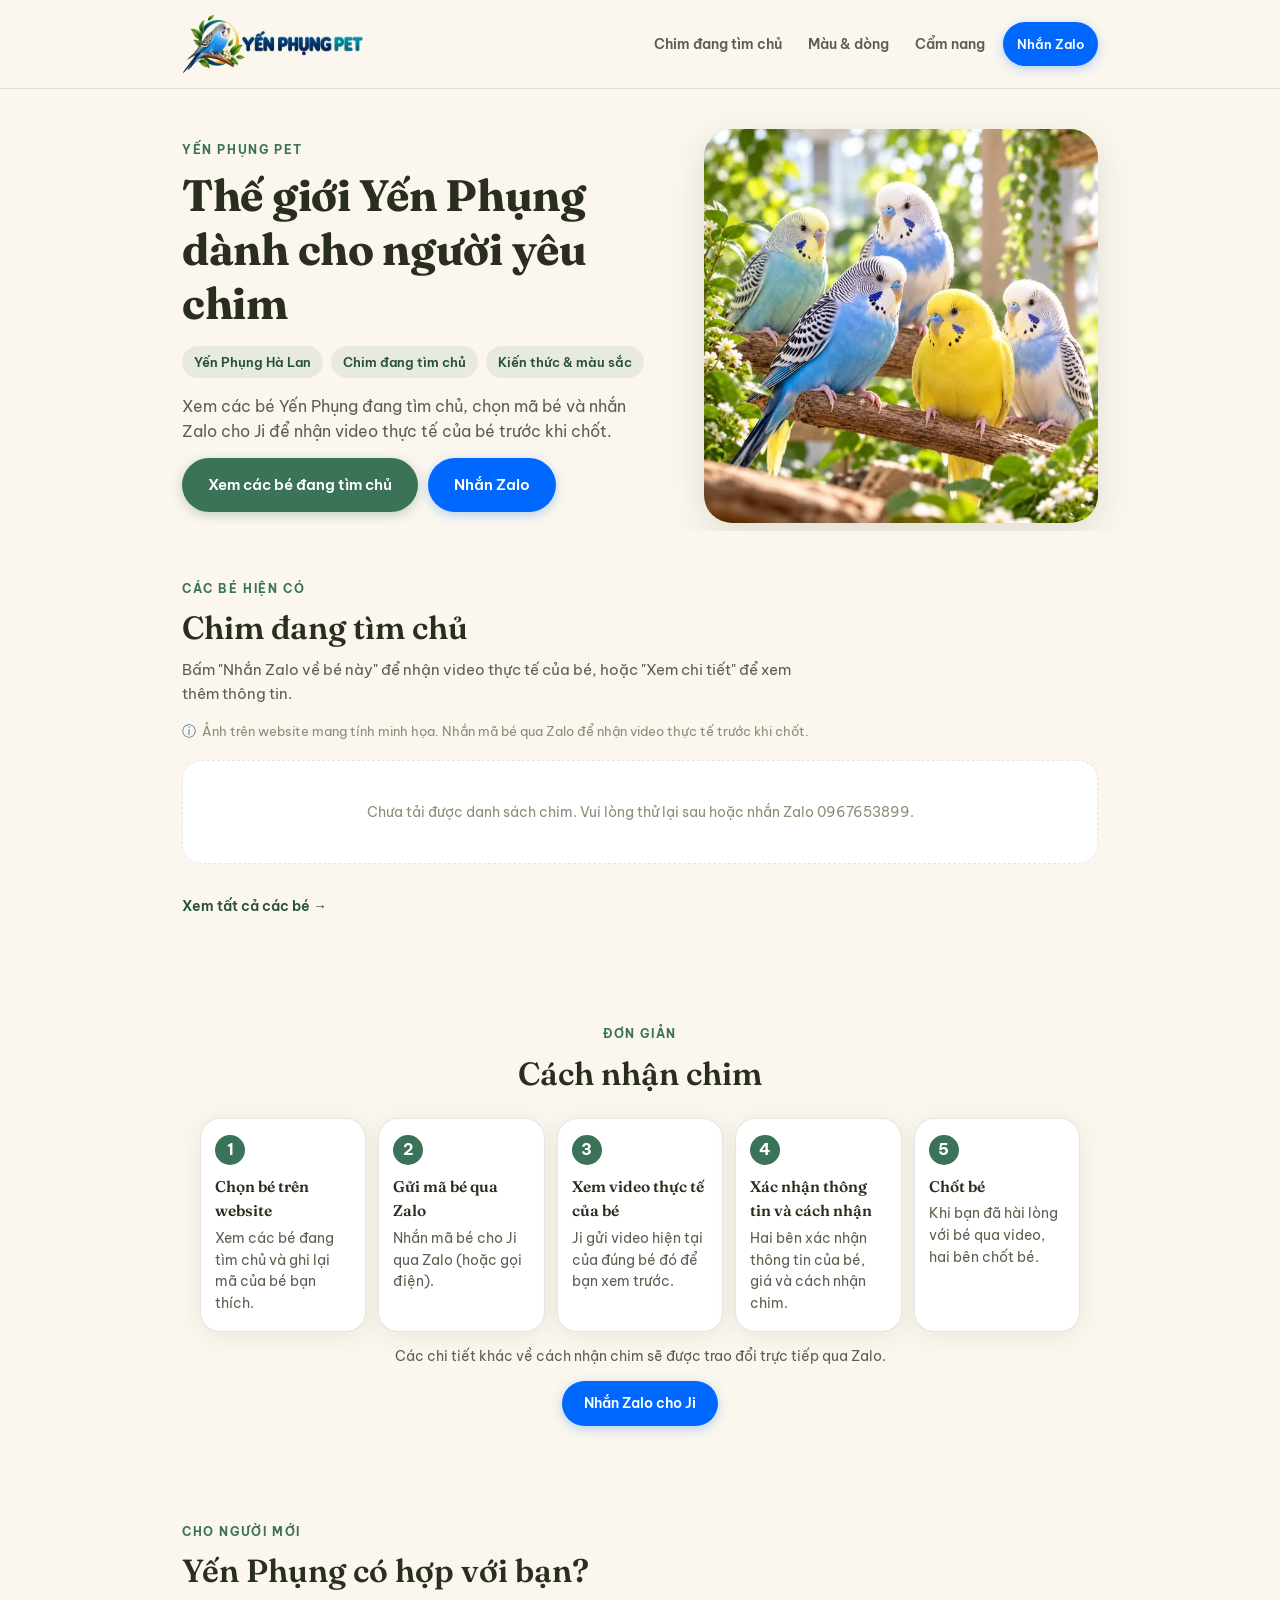
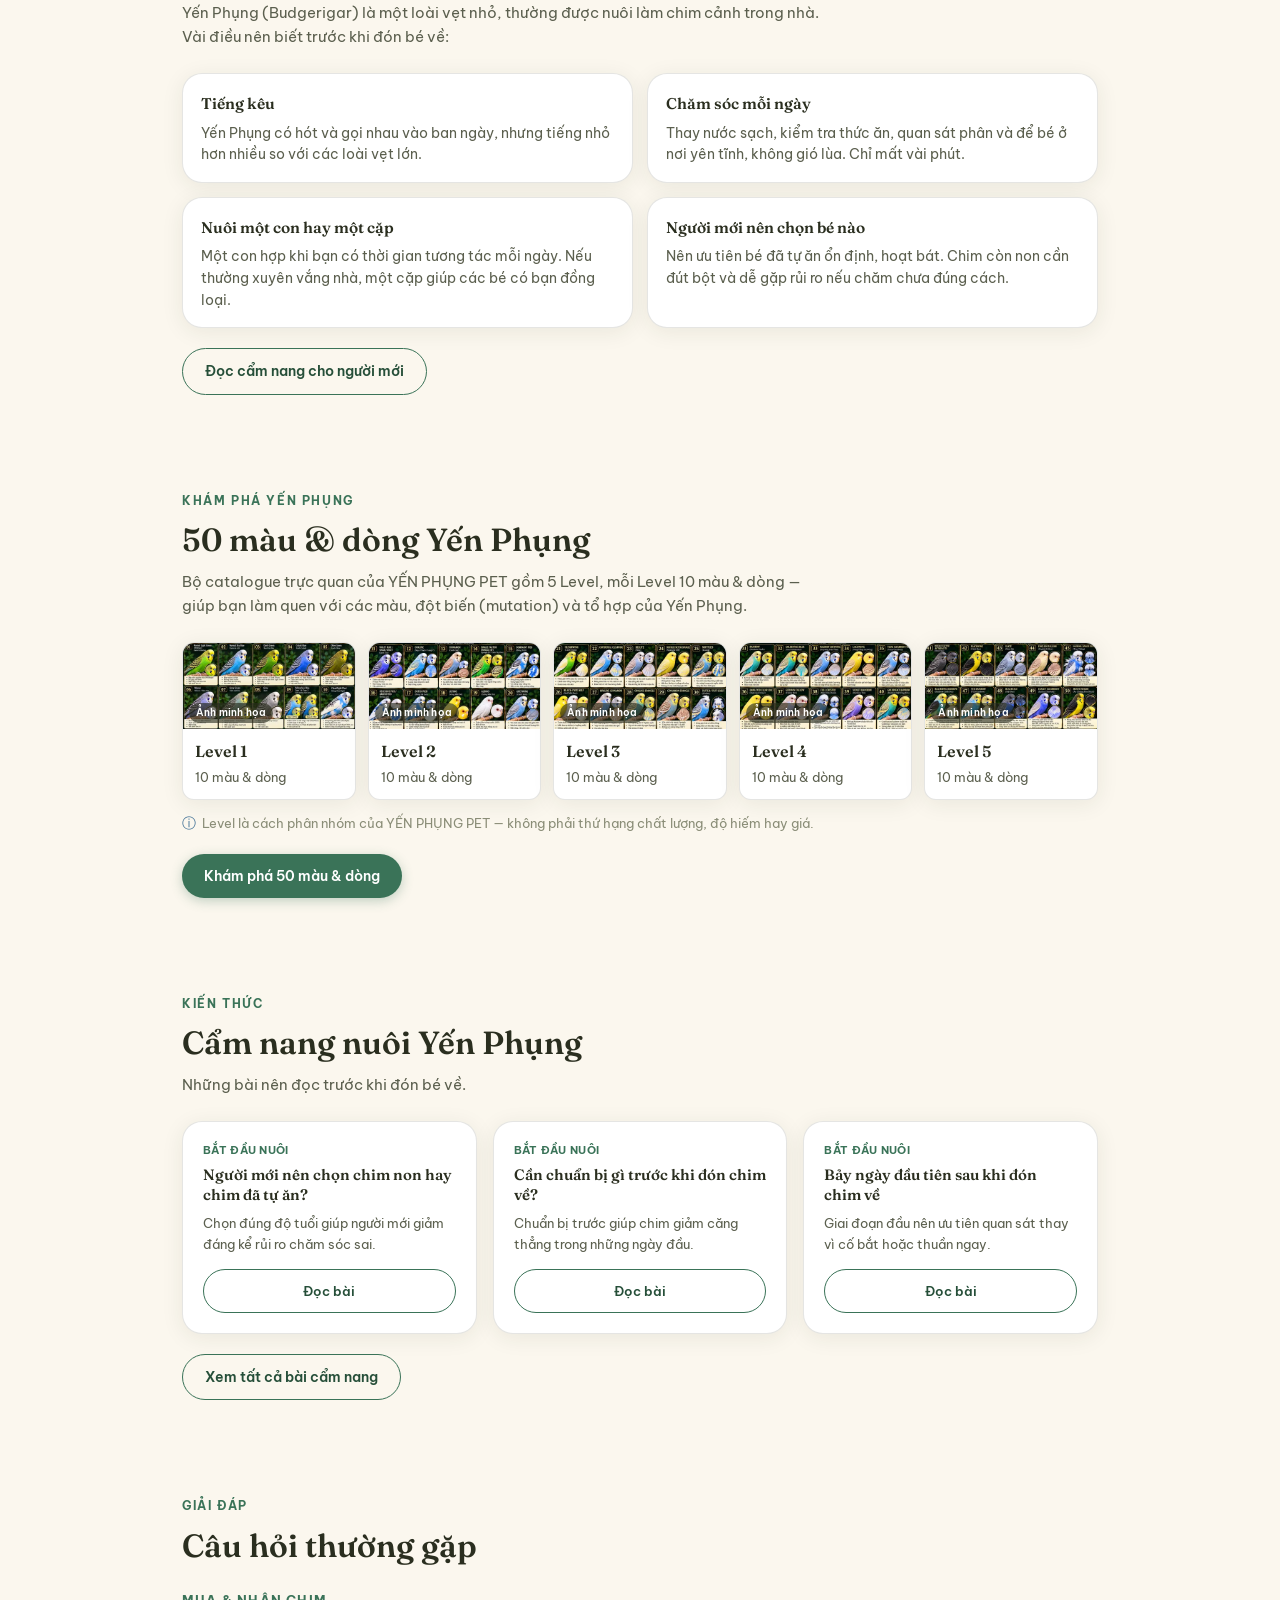
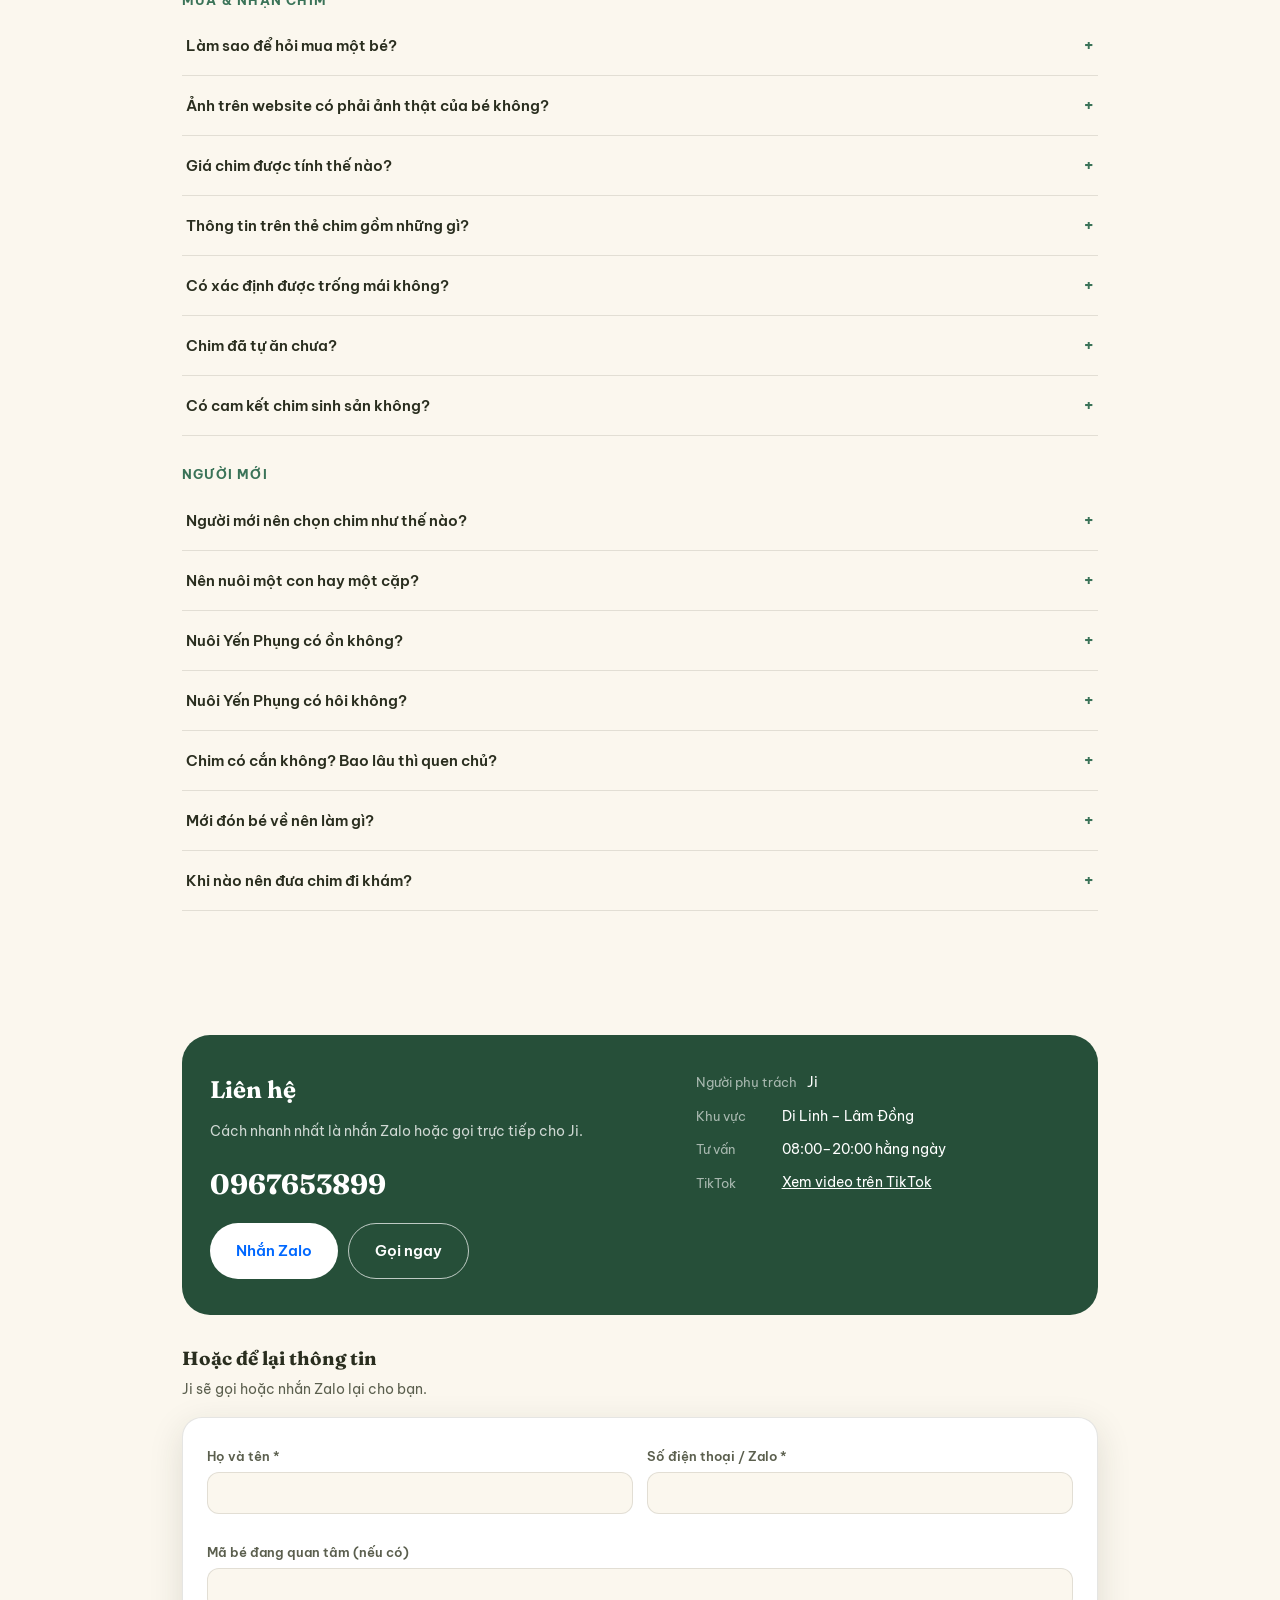
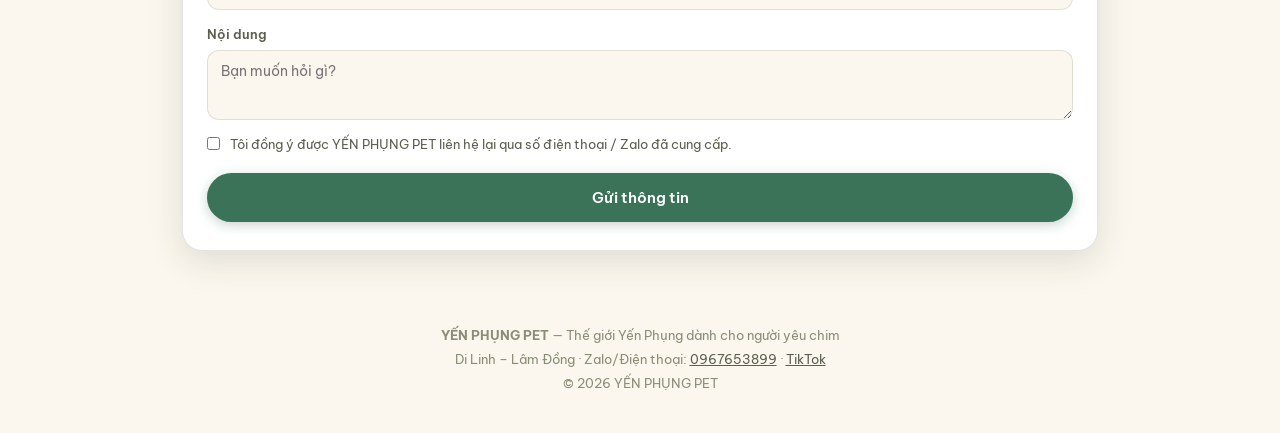
==== commit 24dd54df: "Release candidate: YẾN PHỤNG PET site (Phase 1A–1G, public files only) Production files from local m" ====
--- a/index.html
+++ b/index.html
@@ -2,921 +2,244 @@
 <html lang="vi">
 <head>
 <meta charset="UTF-8">
-<meta name="viewport" content="width=device-width, initial-scale=1.0">
-<title>Yến Phụng Việt — Yến Phụng tuyển chọn tại Lâm Đồng</title>
-<meta name="description" content="Yến Phụng tuyển chọn dành cho người coi trọng chất lượng và nguồn gốc. Xem chim đang bán, nhận tư vấn chọn chim phù hợp — ship toàn quốc từ Lâm Đồng.">
+<meta name="viewport" content="width=device-width, initial-scale=1.0, viewport-fit=cover">
+<!-- Metadata tĩnh cho Google/Facebook/Zalo (không chạy JS) — sửa cùng lúc với assets/js/config.js -->
+<title>YẾN PHỤNG PET — Thế giới Yến Phụng dành cho người yêu chim</title>
+<meta name="description" content="YẾN PHỤNG PET tại Di Linh – Lâm Đồng: xem các bé Yến Phụng đang tìm chủ, khám phá 50 màu & dòng Yến Phụng, đọc cẩm nang nuôi cho người mới, nhắn Zalo 0967653899 (Ji).">
+<meta name="theme-color" content="#3A7358">
+<meta property="og:type" content="website">
+<meta property="og:locale" content="vi_VN">
+<meta property="og:site_name" content="YẾN PHỤNG PET">
+<meta property="og:title" content="YẾN PHỤNG PET — Thế giới Yến Phụng dành cho người yêu chim">
+<meta property="og:description" content="Xem các bé Yến Phụng đang tìm chủ và khám phá 50 màu & dòng Yến Phụng. Di Linh – Lâm Đồng · Zalo 0967653899 (Ji).">
+<meta name="twitter:card" content="summary_large_image">
+<!-- OG-01 (nguồn: Ảnh/02_OG_YENPHUNGPET.png). TODO khi có tên miền chính thức:
+     đổi content thành URL tuyệt đối, ví dụ https://<ten-mien>/assets/brand/og-yenphungpet.jpg
+     (Facebook/Zalo yêu cầu URL tuyệt đối để hiện ảnh xem trước). -->
+<meta property="og:image" content="assets/brand/og-yenphungpet.jpg">
+<meta property="og:image:type" content="image/jpeg">
+<meta property="og:image:width" content="1200">
+<meta property="og:image:height" content="630">
+<meta property="og:image:alt" content="YẾN PHỤNG PET — minh họa chim Yến Phụng">
+<meta name="twitter:image" content="assets/brand/og-yenphungpet.jpg">
+<!-- Icon (nguồn: Ảnh/04_ICON_YENPHUNGPET.png) -->
+<link rel="icon" href="assets/brand/favicon.ico" sizes="any">
+<link rel="icon" type="image/png" sizes="32x32" href="assets/brand/favicon-32.png">
+<link rel="icon" type="image/png" sizes="192x192" href="assets/brand/icon-192.png">
+<link rel="apple-touch-icon" href="assets/brand/apple-touch-icon.png">
+<!-- Hero (nguồn: Ảnh/01_HERO_YENPHUNGPET.png) — tải sớm vì nằm trong màn hình đầu trên desktop -->
+<link rel="preload" as="image" type="image/webp" imagesrcset="assets/brand/hero-yenphungpet-640.webp 640w, assets/brand/hero-yenphungpet-1254.webp 1254w" imagesizes="(max-width: 860px) 100vw, 430px" fetchpriority="high">
 <link rel="preconnect" href="https://fonts.googleapis.com">
 <link rel="preconnect" href="https://fonts.gstatic.com" crossorigin>
 <link href="https://fonts.googleapis.com/css2?family=Fraunces:ital,opsz,wght@0,9..144,500;0,9..144,600;0,9..144,700;1,9..144,500&family=Be+Vietnam+Pro:wght@400;500;600;700&display=swap" rel="stylesheet">
+<link rel="stylesheet" href="assets/css/site.css">
 <script src="https://cdn.jsdelivr.net/npm/@supabase/supabase-js@2"></script>
-<style>
-  :root{
-    --cream:#FBF7EE; --surface:#FFFFFF; --surface2:#F3EFE3;
-    --ink:#2A2E1F; --ink-soft:#5B5F4E; --ink-faint:#8A8D77;
-    --green:#3A7358; --green-dark:#264F39; --green-dim:rgba(58,115,88,0.10);
-    --yellow:#E0A03C; --yellow-dim:rgba(224,160,60,0.14);
-    --blue:#3D6E94; --blue-dim:rgba(61,110,148,0.10);
-    --red:#C1503F; --red-dim:rgba(193,80,63,0.10);
-    --border:rgba(42,46,31,0.12);
-    --radius:20px; --radius-sm:12px;
-    --shadow:0 4px 22px rgba(42,46,31,0.08);
-    --shadow-lg:0 10px 34px rgba(42,46,31,0.13);
-  }
-  *{box-sizing:border-box;margin:0;padding:0;-webkit-tap-highlight-color:transparent}
-  html{scroll-behavior:smooth;overflow-x:hidden;width:100%}
-  @media (prefers-reduced-motion:reduce){html{scroll-behavior:auto}*{animation-duration:0.01ms !important;transition-duration:0.01ms !important}}
-  body{font-family:'Be Vietnam Pro',sans-serif;background:var(--cream);color:var(--ink);line-height:1.6;overflow-x:hidden}
-  h1,h2,h3,.display{font-family:'Fraunces',serif}
-  a{color:inherit}
-  img{max-width:100%;display:block}
-  button{font-family:inherit}
-  :focus-visible{outline:2.5px solid var(--green);outline-offset:2px}
-  .wrap{max-width:980px;margin:0 auto;padding-inline:32px}
-  @media (max-width:480px){.wrap{padding-inline:24px}}
-  h1,h2,h3,p,li,span,a,button,label,td,th{overflow-wrap:break-word;word-break:break-word}
-  .eyebrow{font-size:12px;font-weight:700;letter-spacing:1.6px;text-transform:uppercase;color:var(--green);margin-bottom:10px;display:block}
-  section{padding-block:56px}
-  .section-head{max-width:640px;margin-bottom:32px}
-  .section-head h2{font-size:clamp(24px,4vw,32px);font-weight:600;line-height:1.25;margin-bottom:10px}
-  .section-head p{color:var(--ink-soft);font-size:15px}
-
-  /* HEADER */
-  header{position:sticky;top:0;z-index:200;background:rgba(251,247,238,0.92);backdrop-filter:blur(10px);border-bottom:1px solid var(--border)}
-  .header-inner{display:flex;align-items:center;justify-content:space-between;gap:12px;padding-block:14px;padding-inline:32px;max-width:980px;margin:0 auto}
-  @media (max-width:480px){.header-inner{padding-inline:24px}}
-  .brand{display:flex;align-items:center;gap:9px}
-  .brand-mark{width:34px;height:34px;border-radius:50%;background:linear-gradient(135deg,var(--green),var(--blue));display:flex;align-items:center;justify-content:center;flex-shrink:0}
-  .brand-mark svg{width:19px;height:19px}
-  .brand-name{font-family:'Fraunces',serif;font-weight:600;font-size:17px;color:var(--green-dark);letter-spacing:-0.2px}
-  .header-ctas{display:flex;gap:8px}
-  .btn{border:none;border-radius:100px;font-family:inherit;font-weight:600;cursor:pointer;transition:transform .15s,box-shadow .15s;display:inline-flex;align-items:center;justify-content:center;gap:6px;text-decoration:none;white-space:nowrap}
-  .btn:active{transform:scale(0.97)}
-  .btn-sm{padding:9px 14px;font-size:12.5px}
-  .btn-lg{padding:15px 26px;font-size:15px}
-  .btn-primary{background:var(--green);color:#fff;box-shadow:0 3px 12px rgba(58,115,88,0.3)}
-  .btn-ghost{background:var(--surface2);color:var(--ink)}
-  .btn-outline{background:transparent;border:1.5px solid var(--green);color:var(--green-dark)}
-
-  /* HERO */
-  .hero{padding-block:44px 20px;position:relative;overflow:hidden}
-  .hero-grid{display:grid;grid-template-columns:1.1fr 0.9fr;gap:40px;align-items:center}
-  @media (max-width:860px){.hero-grid{grid-template-columns:1fr;gap:28px}}
-  .hero h1{font-size:clamp(26px,7vw,44px);font-weight:700;line-height:1.22;letter-spacing:-0.3px;margin-bottom:16px;color:var(--ink)}
-  @media (max-width:400px){.eyebrow{letter-spacing:1px;font-size:11px}}
-  .hero-desc{color:var(--ink-soft);font-size:15.5px;margin-bottom:14px}
-  .hero-list{list-style:none;margin:18px 0 26px;display:flex;flex-direction:column;gap:9px}
-  .hero-list li{display:flex;gap:9px;align-items:flex-start;font-size:14px;color:var(--ink-soft)}
-  .hero-list li::before{content:'';width:6px;height:6px;border-radius:50%;background:var(--green);margin-top:7px;flex-shrink:0}
-  .hero-ctas{display:flex;gap:10px;flex-wrap:wrap}
-  .hero-visual{position:relative;aspect-ratio:1/1;border-radius:28px;overflow:hidden;background:linear-gradient(160deg,var(--green-dim),var(--yellow-dim) 60%,var(--blue-dim));box-shadow:var(--shadow-lg)}
-  .hero-visual img{width:100%;height:100%;object-fit:contain}
-
-  /* WHY GRID */
-  .why-grid{display:grid;grid-template-columns:repeat(4,1fr);gap:14px}
-  @media (max-width:860px){.why-grid{grid-template-columns:1fr 1fr}}
-  @media (max-width:520px){.why-grid{grid-template-columns:1fr}}
-  .why-card{background:var(--surface);border:1px solid var(--border);border-radius:var(--radius);padding:22px 18px;box-shadow:var(--shadow)}
-  .why-num{font-family:'Fraunces',serif;font-size:26px;font-weight:600;color:var(--green);margin-bottom:10px;display:block}
-  .why-card h3{font-size:15.5px;font-weight:600;margin-bottom:7px}
-  .why-card p{font-size:13.5px;color:var(--ink-soft)}
-  .why-note{margin-top:22px;background:var(--green-dim);border:1px solid rgba(58,115,88,0.18);border-radius:var(--radius-sm);padding:16px 18px;font-size:13.5px;color:var(--green-dark)}
-
-  /* LINES */
-  .lines-grid{display:grid;grid-template-columns:repeat(3,1fr);gap:16px}
-  @media (max-width:860px){.lines-grid{grid-template-columns:1fr}}
-  .line-card{background:var(--surface);border:1px solid var(--border);border-radius:var(--radius);overflow:hidden;box-shadow:var(--shadow);display:flex;flex-direction:column}
-  .line-visual{aspect-ratio:16/10;background:linear-gradient(135deg,var(--surface2),var(--cream))}
-  .line-visual img{width:100%;height:100%;object-fit:contain}
-  .line-body{padding:18px 18px 20px;display:flex;flex-direction:column;flex:1}
-  .line-body h3{font-size:16.5px;font-weight:600;margin-bottom:8px}
-  .line-body p{font-size:13.5px;color:var(--ink-soft);margin-bottom:6px;flex:1}
-  .line-price{font-size:13px;font-weight:600;color:var(--green-dark);margin-bottom:14px}
-
-  /* FILTER CHIPS */
-  .filter-row{display:flex;gap:8px;flex-wrap:wrap;margin-bottom:20px}
-  .chip{padding:8px 15px;border-radius:100px;border:1.5px solid var(--border);background:var(--surface);font-size:13px;font-weight:500;color:var(--ink-soft);cursor:pointer;transition:all .15s}
-  .chip.active{background:var(--green);border-color:var(--green);color:#fff;font-weight:600}
-
-  /* BIRD CARDS — "hộ chiếu chim" signature style */
-  .birds-grid{display:grid;grid-template-columns:repeat(auto-fill,minmax(260px,1fr));gap:16px}
-  .bird-card{background:var(--surface);border:1px solid var(--border);border-radius:var(--radius);overflow:hidden;box-shadow:var(--shadow);position:relative}
-  .bird-photo{position:relative;aspect-ratio:4/3;background:var(--surface2);cursor:pointer;overflow:hidden}
-  .bird-photo img{width:100%;height:100%;object-fit:cover;object-position:center 30%}
-  .bird-photo::before{content:'';position:absolute;top:0;left:0;right:0;height:10px;background-image:radial-gradient(circle,var(--cream) 3.5px,transparent 3.6px);background-size:16px 16px;background-position:4px -8px;z-index:2}
-  .bird-code-tag{position:absolute;top:14px;left:12px;background:rgba(42,46,31,0.72);color:#fff;font-size:10.5px;font-weight:700;letter-spacing:1px;padding:4px 9px;border-radius:6px;z-index:3;text-transform:uppercase}
-  .bird-status{position:absolute;top:14px;right:12px;font-size:10.5px;font-weight:700;padding:4px 10px;border-radius:100px;z-index:3;box-shadow:0 2px 6px rgba(0,0,0,0.15)}
-  .st-available{background:var(--green);color:#fff}
-  .st-held{background:var(--yellow);color:#3a2a08}
-  .st-sold{background:var(--ink-faint);color:#fff}
-  .st-watch{background:var(--blue);color:#fff}
-  .bird-body{padding:16px 16px 18px}
-  .bird-desc{font-size:13.5px;color:var(--ink-soft);margin-bottom:12px;display:-webkit-box;-webkit-line-clamp:4;-webkit-box-orient:vertical;overflow:hidden}
-  .bird-foot{display:flex;align-items:center;justify-content:space-between;gap:10px}
-  .bird-price{font-family:'Fraunces',serif;font-weight:600;font-size:17px;color:var(--green-dark)}
-  .birds-empty{grid-column:1/-1;text-align:center;padding:40px 20px;color:var(--ink-faint);font-size:14px;background:var(--surface);border:1px dashed var(--border);border-radius:var(--radius)}
-
-  /* LIGHTBOX */
-  .lightbox{position:fixed;inset:0;background:rgba(20,22,14,0.88);z-index:500;display:none;align-items:center;justify-content:center;padding:24px}
-  .lightbox.open{display:flex}
-  .lightbox img{max-width:min(600px,92vw);max-height:80vh;border-radius:14px;object-fit:contain}
-  .lightbox-close{position:absolute;top:18px;right:18px;background:rgba(255,255,255,0.15);color:#fff;border:none;border-radius:50%;width:38px;height:38px;font-size:18px;cursor:pointer}
-  .lightbox-nav{position:absolute;top:50%;transform:translateY(-50%);background:rgba(255,255,255,0.15);color:#fff;border:none;border-radius:50%;width:42px;height:42px;font-size:20px;cursor:pointer}
-  .lightbox-prev{left:14px}.lightbox-next{right:14px}
-
-  /* VISUAL COMPARE */
-  .visual-compare{display:grid;grid-template-columns:1fr auto 1fr;gap:18px;align-items:center;margin-bottom:18px}
-  @media (max-width:700px){.visual-compare{grid-template-columns:1fr;gap:14px}}
-  .vc-side{text-align:center}
-  .vc-photo{aspect-ratio:4/5;border-radius:var(--radius);overflow:hidden;background:var(--surface2);margin-bottom:14px;box-shadow:var(--shadow)}
-  .vc-photo img{width:100%;height:100%;object-fit:cover;object-position:center 22%}
-  .vc-side h4{font-size:15px;font-weight:600;margin-bottom:10px;color:var(--ink-soft)}
-  .vc-side--highlight h4{color:var(--green-dark)}
-  .vc-traits{list-style:none;display:inline-flex;flex-direction:column;gap:7px;font-size:13px;color:var(--ink-faint)}
-  .vc-side--highlight .vc-traits{color:var(--ink);font-weight:500}
-  .vc-vs{width:46px;height:46px;border-radius:50%;background:var(--green);color:#fff;display:flex;align-items:center;justify-content:center;font-weight:700;font-size:13px;justify-self:center;box-shadow:0 3px 10px rgba(58,115,88,0.35)}
-  @media (max-width:700px){.vc-vs{margin:-4px auto}}
-  .vc-tagline{text-align:center;font-family:'Fraunces',serif;font-style:italic;font-size:clamp(17px,3vw,21px);font-weight:600;color:var(--ink);margin:6px 0 30px;line-height:1.45}
-
-  /* COMPARE TABLE */
-  .compare-wrap{overflow-x:auto;border-radius:var(--radius);border:1px solid var(--border);box-shadow:var(--shadow)}
-  table.compare{width:100%;border-collapse:collapse;background:var(--surface);font-size:13.5px;min-width:560px}
-  table.compare th,table.compare td{padding:13px 16px;text-align:left;border-bottom:1px solid var(--border)}
-  table.compare thead th{background:var(--surface2);font-weight:700;color:var(--ink);font-size:12.5px;text-transform:uppercase;letter-spacing:.4px}
-  table.compare tbody tr:last-child td{border-bottom:none}
-  table.compare td:first-child{font-weight:600;color:var(--ink-soft)}
-  table.compare td:nth-child(3){color:var(--green-dark);font-weight:500}
-  .compare-note{margin-top:16px;font-size:13px;color:var(--ink-soft);background:var(--surface);border:1px solid var(--border);border-radius:var(--radius-sm);padding:14px 16px}
-
-  /* GUIDE */
-  .guide-grid{display:grid;grid-template-columns:repeat(3,1fr);gap:16px}
-  @media (max-width:860px){.guide-grid{grid-template-columns:1fr 1fr}}
-  @media (max-width:600px){.guide-grid{grid-template-columns:1fr}}
-  .guide-card{background:var(--surface);border:1px solid var(--border);border-radius:var(--radius);padding:20px;box-shadow:var(--shadow);display:flex;flex-direction:column}
-  .guide-icon{width:40px;height:40px;border-radius:12px;background:var(--green-dim);color:var(--green-dark);display:flex;align-items:center;justify-content:center;margin-bottom:14px;flex-shrink:0}
-  .guide-icon svg{width:20px;height:20px}
-  .guide-card h3{font-size:15px;font-weight:600;margin-bottom:8px;line-height:1.35}
-  .guide-card p{font-size:13px;color:var(--ink-soft);margin-bottom:14px;flex:1}
-  .guide-cat-tag{font-size:10.5px;font-weight:700;letter-spacing:.3px;color:var(--green);text-transform:uppercase;margin-bottom:6px;display:block}
-
-  .guide-modal{position:fixed;inset:0;background:rgba(20,22,14,0.6);z-index:550;display:none;align-items:flex-end;justify-content:center;padding:0}
-  .guide-modal.open{display:flex}
-  @media (min-width:640px){.guide-modal{align-items:center;padding:24px}}
-  .guide-modal-box{background:var(--cream);width:100%;max-width:720px;max-height:92vh;border-radius:22px 22px 0 0;display:flex;flex-direction:column;overflow:hidden;box-shadow:var(--shadow-lg)}
-  @media (min-width:640px){.guide-modal-box{border-radius:22px;max-height:85vh}}
-  .guide-modal-head{display:flex;align-items:center;justify-content:space-between;gap:12px;padding:16px 20px;border-bottom:1px solid var(--border);background:var(--surface);flex-shrink:0}
-  .guide-modal-head span{font-family:'Fraunces',serif;font-weight:600;font-size:16px}
-  .guide-modal-close{background:var(--surface2);border:none;border-radius:50%;width:34px;height:34px;font-size:15px;cursor:pointer;flex-shrink:0}
-  .guide-modal-body{padding:20px;overflow-y:auto;flex:1}
-
-  .guide-search{width:100%;border:1.5px solid var(--border);border-radius:100px;padding:11px 16px;font-family:inherit;font-size:14px;background:var(--surface);margin-bottom:14px}
-  .guide-search:focus{outline:none;border-color:var(--green)}
-  .guide-filter-row{display:flex;gap:8px;flex-wrap:wrap;margin-bottom:16px}
-  .guide-list-item{border:1px solid var(--border);border-radius:var(--radius-sm);padding:14px 16px;margin-bottom:10px;background:var(--surface);cursor:pointer;transition:border-color .15s}
-  .guide-list-item:hover{border-color:var(--green)}
-  .guide-list-item h4{font-size:14.5px;font-weight:600;margin-bottom:4px}
-  .guide-list-item p{font-size:12.5px;color:var(--ink-soft)}
-  .guide-list-empty{text-align:center;color:var(--ink-faint);font-size:13.5px;padding:30px 10px}
-
-  .guide-back{background:none;border:none;color:var(--green-dark);font-weight:600;font-size:13.5px;cursor:pointer;margin-bottom:14px;padding:0;display:inline-flex;align-items:center;gap:5px}
-  .guide-article-cat{font-size:11px;font-weight:700;letter-spacing:.4px;color:var(--green);text-transform:uppercase;display:block;margin-bottom:6px}
-  .guide-article-title{font-size:19px;font-weight:600;margin-bottom:14px;font-family:'Fraunces',serif;line-height:1.3}
-  .guide-article-content p{font-size:14px;color:var(--ink-soft);margin-bottom:12px;line-height:1.65}
-  .guide-article-content ul,.guide-article-content ol{margin:0 0 12px 20px;font-size:14px;color:var(--ink-soft);line-height:1.6}
-  .guide-article-content li{margin-bottom:5px}
-  .guide-article-content strong{color:var(--ink)}
-  .guide-warning{background:var(--red-dim);border:1px solid rgba(193,80,63,0.25);border-radius:var(--radius-sm);padding:14px 16px;font-size:13px;color:var(--red);margin:16px 0}
-  .guide-warning strong{color:var(--red)}
-  .guide-article-cta{margin-top:8px;width:100%}
-
-  /* FAQ */
-  .faq-item{border-bottom:1px solid var(--border)}
-  .faq-item:first-child{border-top:1px solid var(--border)}
-  .faq-q{width:100%;background:none;border:none;text-align:left;padding:18px 4px;font-size:14.5px;font-weight:600;display:flex;justify-content:space-between;align-items:center;gap:12px;cursor:pointer;color:var(--ink)}
-  .faq-q .ic{flex-shrink:0;transition:transform .2s;color:var(--green);font-size:18px}
-  .faq-item.open .faq-q .ic{transform:rotate(45deg)}
-  .faq-a{max-height:0;overflow:hidden;transition:max-height .25s ease}
-  .faq-a-inner{padding:0 4px 18px;font-size:13.5px;color:var(--ink-soft)}
-
-  /* FORM */
-  .form-card{background:var(--surface);border:1px solid var(--border);border-radius:var(--radius);padding:28px 24px;box-shadow:var(--shadow-lg)}
-  .form-grid{display:grid;grid-template-columns:1fr 1fr;gap:14px}
-  @media (max-width:600px){.form-grid{grid-template-columns:1fr}}
-  .field{display:flex;flex-direction:column;gap:6px;margin-bottom:14px}
-  .field.full{grid-column:1/-1}
-  .field label{font-size:12.5px;font-weight:600;color:var(--ink-soft)}
-  .field input,.field select,.field textarea{border:1.5px solid var(--border);border-radius:var(--radius-sm);padding:11px 13px;font-family:inherit;font-size:14px;background:var(--cream);color:var(--ink)}
-  .field input:focus,.field select:focus,.field textarea:focus{outline:none;border-color:var(--green)}
-  .field textarea{resize:vertical;min-height:70px}
-  .radio-group,.check-group{display:flex;flex-wrap:wrap;gap:8px}
-  .pill-opt{position:relative}
-  .pill-opt input{position:absolute;opacity:0;width:100%;height:100%;cursor:pointer;margin:0}
-  .pill-opt span{display:block;padding:9px 14px;border-radius:100px;border:1.5px solid var(--border);font-size:13px;color:var(--ink-soft);background:var(--cream)}
-  .pill-opt input:checked + span{background:var(--green);border-color:var(--green);color:#fff;font-weight:600}
-  .consent-row{display:flex;align-items:flex-start;gap:10px;margin:8px 0 18px;font-size:13px;color:var(--ink-soft)}
-  .consent-row input{margin-top:3px}
-  .form-msg{font-size:13.5px;margin-top:10px;padding:11px 14px;border-radius:var(--radius-sm);display:none}
-  .form-msg.show{display:block}
-  .form-msg.ok{background:var(--green-dim);color:var(--green-dark)}
-  .form-msg.err{background:var(--red-dim);color:var(--red)}
-
-  /* FOLLOW */
-  .follow-grid{display:grid;grid-template-columns:1fr 1fr;gap:16px}
-  @media (max-width:600px){.follow-grid{grid-template-columns:1fr}}
-  .follow-card{background:var(--surface);border:1px solid var(--border);border-radius:var(--radius);padding:22px;display:flex;align-items:center;gap:16px;box-shadow:var(--shadow)}
-  .follow-icon{width:48px;height:48px;border-radius:14px;flex-shrink:0;display:flex;align-items:center;justify-content:center;color:#fff}
-  .follow-body{flex:1}
-  .follow-body h3{font-size:15px;font-weight:600;margin-bottom:3px}
-  .follow-body p{font-size:12.5px;color:var(--ink-soft);margin-bottom:10px}
-
-  /* CONTACT + FOOTER */
-  .contact-card{background:var(--green-dark);color:#fff;border-radius:28px;padding:36px 28px;display:grid;grid-template-columns:1.1fr 0.9fr;gap:28px}
-  @media (max-width:760px){.contact-card{grid-template-columns:1fr}}
-  .contact-card h2{color:#fff;font-size:24px;margin-bottom:10px}
-  .contact-card p{color:rgba(255,255,255,0.78);font-size:14px;margin-bottom:20px}
-  .contact-list{list-style:none;display:flex;flex-direction:column;gap:11px}
-  .contact-list li{display:flex;gap:10px;align-items:center;font-size:14px}
-  .contact-list .lbl{color:rgba(255,255,255,0.6);min-width:76px;font-size:12.5px}
-  .contact-card .btn-primary{background:#fff;color:var(--green-dark)}
-  footer{padding:26px 0 40px;text-align:center;color:var(--ink-faint);font-size:12.5px}
-
-  .toast{position:fixed;bottom:22px;left:50%;transform:translateX(-50%) translateY(100px);background:var(--ink);color:#fff;padding:12px 20px;border-radius:100px;font-size:13.5px;box-shadow:var(--shadow-lg);z-index:600;transition:transform .25s;max-width:90vw;text-align:center}
-  .toast.show{transform:translateX(-50%) translateY(0)}
-</style>
 </head>
 <body>
 
 <header>
   <div class="header-inner">
-    <div class="brand">
-      <div class="brand-mark"><svg viewBox="0 0 24 24" fill="none"><path d="M4 14c2-6 8-9 14-8-1 2-1 4 0 6-5 1-9 0-11-3 0 3 1 6 4 8-3 1-6 0-7-3z" fill="#fff"/></svg></div>
-      <span class="brand-name">Yến Phụng Việt</span>
-    </div>
-    <div class="header-ctas">
-      <button class="btn btn-ghost btn-sm" onclick="goToSection('birds')">Xem chim</button>
-      <button class="btn btn-primary btn-sm" onclick="goToSection('consult')">Cần tư vấn</button>
+    <a class="brand" href="#" aria-label="Trang chủ">
+      <span class="brand-text">
+        <span class="brand-name" data-brand>YẾN PHỤNG PET</span>
+        <span class="brand-tag" data-tagline></span>
+      </span>
+    </a>
+    <div class="header-right">
+      <button type="button" class="nav-toggle" id="nav-toggle" aria-label="Mở menu" aria-expanded="false" aria-controls="site-nav">
+        <span class="nav-toggle-bars" aria-hidden="true"></span>
+      </button>
+      <nav class="site-nav" id="site-nav" aria-label="Điều hướng chính">
+        <a href="#chim" data-nav="chim">Chim đang tìm chủ</a>
+        <a href="#catalogue" data-nav="catalogue" data-feature="catalogue">Màu & dòng</a>
+        <a href="#cam-nang" data-nav="cam-nang">Cẩm nang</a>
+      </nav>
+      <a class="btn btn-zalo btn-sm header-zalo" data-zalo href="#" target="_blank" rel="noopener">Nhắn Zalo</a>
     </div>
   </div>
 </header>
 
-<main>
-  <!-- HERO -->
-  <section class="hero wrap">
+<main id="home">
+  <!-- 1. HERO -->
+  <section class="hero wrap" id="top">
     <div class="hero-grid">
       <div>
-        <span class="eyebrow">Yến Phụng tuyển chọn</span>
-        <h1>Yến Phụng tuyển chọn dành cho người coi trọng chất lượng và nguồn gốc</h1>
-        <p class="hero-desc">Chúng tôi cung cấp những cá thể Yến Phụng được tuyển chọn về ngoại hình, màu sắc và tình trạng thực tế. Một số cá thể có nguồn từ đàn giống Hà Lan và có hồ sơ, giấy tờ liên quan theo phạm vi thực tế.</p>
-        <ul class="hero-list">
-          <li>Hình ảnh thật, đúng cá thể — không dùng ảnh mạng</li>
-          <li>Công khai độ tuổi, giới tính (nếu xác định được), tình trạng tự ăn, mức độ quen người</li>
-          <li>Tư vấn chọn chim phù hợp kinh nghiệm, mục đích nuôi và ngân sách</li>
-        </ul>
+        <span class="eyebrow" data-brand>YẾN PHỤNG PET</span>
+        <h1 data-tagline>Thế giới Yến Phụng dành cho người yêu chim</h1>
+        <ul class="hero-points" id="hero-points"></ul>
+        <p class="hero-desc" id="hero-lead"></p>
         <div class="hero-ctas">
-          <button class="btn btn-primary btn-lg" onclick="goToSection('birds')">Xem chim đang bán</button>
-          <button class="btn btn-outline btn-lg" onclick="goToSection('consult')">Nhận tư vấn chọn chim</button>
+          <a class="btn btn-primary btn-lg" href="#chim-dang-tim-chu">Xem các bé đang tìm chủ</a>
+          <a class="btn btn-zalo btn-lg" data-zalo href="#" target="_blank" rel="noopener">Nhắn Zalo</a>
         </div>
       </div>
-      <div class="hero-visual">
-        <img id="img-hero" src="https://bnumqtjzbyrtavsdlleq.supabase.co/storage/v1/object/public/Anhbia1/3.jpg" alt="Đàn Yến Phụng tại Yến Phụng Việt" loading="eager">
-      </div>
-    </div>
-  </section>
-
-  <!-- WHY -->
-  <section id="why" class="wrap">
-    <div class="section-head">
-      <span class="eyebrow">Khác biệt</span>
-      <h2>Vì sao người nuôi tin chọn Yến Phụng từ trại của chúng tôi?</h2>
-      <p>Mỗi bé chim đến tay bạn đều trải qua quy trình chăm sóc có trách nhiệm, minh bạch thông tin và được tuyển chọn kỹ lưỡng về sức khỏe.</p>
-    </div>
-    <div class="why-grid">
-      <div class="why-card"><span class="why-num">01</span><h3>Nguồn gốc minh bạch</h3><p>Đàn giống được theo dõi lịch sử sức khỏe và quá trình phát triển rõ ràng.</p></div>
-      <div class="why-card"><span class="why-num">02</span><h3>Tuyển chọn khắt khe</h3><p>Chỉ lựa chọn những bé đạt chuẩn về ngoại hình, màu sắc, dáng vóc và độ hoạt bát.</p></div>
-      <div class="why-card"><span class="why-num">03</span><h3>Thông tin thực tế 100%</h3><p>Cung cấp đúng ảnh/video thực tế của từng bé, công khai mức độ dạn người và khả năng tự ăn.</p></div>
-      <div class="why-card"><span class="why-num">04</span><h3>Đồng hành tận tâm</h3><p>Tư vấn chuẩn xác theo kinh nghiệm người nuôi và hỗ trợ kỹ thuật chăm sóc chu đáo.</p></div>
-    </div>
-    <div class="why-note">Chúng tôi tin rằng sự minh bạch cùng một bé chim khỏe mạnh, dạn dĩ ngay từ đầu sẽ mang lại trải nghiệm nuôi trọn vẹn và an tâm nhất cho bạn.</div>
-  </section>
-
-  <!-- LINES -->
-  <section id="lines" class="wrap">
-    <div class="section-head">
-      <span class="eyebrow">Dòng chim</span>
-      <h2>Các dòng chim đang cung cấp</h2>
-    </div>
-    <div class="lines-grid">
-      <div class="line-card">
-        <div class="line-visual"><img id="img-line-photothong" src="https://bnumqtjzbyrtavsdlleq.supabase.co/storage/v1/object/public/Phothong/Phothong.jpg" alt="Yến Phụng phổ thông tuyển chọn" loading="lazy"></div>
-        <div class="line-body">
-          <h3>Yến Phụng phổ thông tuyển chọn</h3>
-          <p>Được chú tuyển tay từng con theo đúng tiêu chuẩn: lông mượt, dáng khoẻ, lên màu chuẩn — không phải hàng xô đại trà. Dễ nuôi, dễ dạn người, hợp nhất cho ai mới chơi mà vẫn muốn có bé ưng ý ngay từ đầu.</p>
-          <div class="line-price">Giá tham khảo: liên hệ theo từng đợt chim</div>
-          <button class="btn btn-outline btn-sm" onclick="filterLines('phổ thông')">Xem chim</button>
+      <!-- HERO-01: artwork thương hiệu (AI được phép, OWNER duyệt). Không ghi "ảnh thật"/"tại trại". Khi chưa có: khối thương hiệu trung tính. -->
+      <div id="hero-visual" class="hero-brand-panel" data-asset-id="HERO-01"></div>
+    </div>
+  </section>
+
+  <!-- 2. CHIM ĐANG TÌM CHỦ -->
+  <section id="chim-dang-tim-chu" class="wrap">
+    <div class="section-head">
+      <span class="eyebrow">Các bé hiện có</span>
+      <h2>Chim đang tìm chủ</h2>
+      <p>Bấm "Nhắn Zalo về bé này" để nhận video thực tế của bé, hoặc "Xem chi tiết" để xem thêm thông tin.</p>
+    </div>
+    <p class="visual-note" id="home-visual-note"></p>
+    <div class="birds-grid" id="home-birds-grid"><div class="loading">Đang tải danh sách chim…</div></div>
+    <div class="section-foot"><a class="link-arrow" href="#chim">Xem tất cả các bé →</a></div>
+  </section>
+
+  <!-- 3. CÁCH NHẬN CHIM -->
+  <section id="cach-nhan-chim" class="wrap steps-section">
+    <div class="section-head">
+      <span class="eyebrow">Đơn giản</span>
+      <h2>Cách nhận chim</h2>
+    </div>
+    <ol class="steps" id="steps"></ol>
+    <p class="section-note" id="steps-note"></p>
+    <div class="section-foot"><a class="btn btn-zalo" data-zalo href="#" target="_blank" rel="noopener">Nhắn Zalo cho Ji</a></div>
+  </section>
+
+  <!-- 4. YẾN PHỤNG CÓ HỢP VỚI BẠN? -->
+  <section id="hop-voi-ban" class="wrap">
+    <div class="section-head">
+      <span class="eyebrow">Cho người mới</span>
+      <h2>Yến Phụng có hợp với bạn?</h2>
+      <p id="fit-intro"></p>
+    </div>
+    <div class="fit-grid" id="fit-grid"></div>
+    <a class="btn btn-outline" href="#cam-nang">Đọc cẩm nang cho người mới</a>
+  </section>
+
+  <!-- KHÁM PHÁ MÀU & DÒNG — teaser catalogue (chỉ hiện khi features.catalogue = true) -->
+  <section id="mau-dong-home" class="wrap" hidden>
+    <div class="section-head">
+      <span class="eyebrow" id="cat-teaser-eyebrow"></span>
+      <h2 id="cat-teaser-title"></h2>
+      <p id="cat-teaser-body"></p>
+    </div>
+    <div class="lv-cards" id="cat-teaser-grid"></div>
+    <p class="visual-note cat-teaser-note"><span class="vn-icon" aria-hidden="true">ⓘ</span><span id="cat-teaser-note"></span></p>
+    <div class="section-foot"><a class="btn btn-primary" href="#catalogue" id="cat-teaser-cta"></a></div>
+  </section>
+
+  <!-- HẬU TRƯỜNG — ĐANG TẮT (features.farm=false). Chỉ bật lại với nội dung THẬT do OWNER cung cấp; không dùng AI. -->
+  <section id="hau-truong" class="wrap" hidden>
+    <div class="section-head">
+      <span class="eyebrow">Ảnh thật</span>
+      <h2 id="farm-title">Hậu trường</h2>
+      <p id="farm-lead"></p>
+    </div>
+    <div class="farm-grid" id="farm-grid"></div>
+    <div class="section-foot"><a class="link-arrow" id="farm-tiktok" href="#" target="_blank" rel="noopener" hidden>Xem thêm video trên TikTok →</a></div>
+  </section>
+
+  <!-- 5. CẨM NANG -->
+  <section id="cam-nang-home" class="wrap">
+    <div class="section-head">
+      <span class="eyebrow">Kiến thức</span>
+      <h2>Cẩm nang nuôi Yến Phụng</h2>
+      <p>Những bài nên đọc trước khi đón bé về.</p>
+    </div>
+    <div class="guide-grid" id="home-guide-grid"></div>
+    <div class="section-foot"><a class="btn btn-outline" href="#cam-nang">Xem tất cả bài cẩm nang</a></div>
+  </section>
+
+  <!-- 6. FAQ -->
+  <section id="faq" class="wrap">
+    <div class="section-head">
+      <span class="eyebrow">Giải đáp</span>
+      <h2>Câu hỏi thường gặp</h2>
+    </div>
+    <div id="faq-list"></div>
+  </section>
+
+  <!-- 7. LIÊN HỆ -->
+  <section id="lien-he" class="wrap">
+    <div class="contact-card">
+      <div>
+        <h2>Liên hệ</h2>
+        <div class="contact-person" id="contact-person" hidden></div>
+        <p id="contact-lead"></p>
+        <a class="contact-phone" data-tel href="#" data-phone>0967653899</a>
+        <div class="contact-actions">
+          <a class="btn btn-zalo btn-lg" data-zalo href="#" target="_blank" rel="noopener">Nhắn Zalo</a>
+          <a class="btn btn-outline btn-lg" data-tel href="#">Gọi ngay</a>
         </div>
       </div>
-      <div class="line-card">
-        <div class="line-visual"><img id="img-line-halan" src="https://bnumqtjzbyrtavsdlleq.supabase.co/storage/v1/object/public/Halan/Halan.jpg" alt="Yến Phụng Hà Lan" loading="lazy"></div>
-        <div class="line-body">
-          <h3>Yến Phụng Hà Lan</h3>
-          <p>Nguồn từ đàn giống Hà Lan, hình thể to khoẻ, dáng đứng đẹp hẳn so với dòng phổ thông. Chú theo dõi sát cả quá trình lớn lên trước khi đưa lên bán — hợp với ai muốn chơi dòng chất lượng cao hoặc để làm giống lâu dài.</p>
-          <div class="line-price">Giá tham khảo: cao hơn dòng phổ thông</div>
-          <button class="btn btn-outline btn-sm" onclick="filterLines('hà lan')">Xem chim</button>
-        </div>
+      <ul class="contact-list" id="contact-list"></ul>
+    </div>
+
+    <div class="form-wrap">
+      <h3 id="form-title"></h3>
+      <p id="form-lead"></p>
+      <div class="form-card">
+        <form id="lead-form" novalidate>
+          <div class="form-grid">
+            <div class="field"><label for="f-name">Họ và tên *</label><input id="f-name" name="full_name" autocomplete="name" required></div>
+            <div class="field"><label for="f-contact">Số điện thoại / Zalo *</label><input id="f-contact" name="contact" type="tel" inputmode="tel" autocomplete="tel" required></div>
+            <div class="field full"><label for="f-bird">Mã bé đang quan tâm (nếu có)</label><input id="f-bird" name="bird_code" autocapitalize="characters"></div>
+          </div>
+          <div class="field full"><label for="f-note">Nội dung</label><textarea id="f-note" name="customer_note" placeholder="Bạn muốn hỏi gì?"></textarea></div>
+          <label class="consent-row"><input type="checkbox" id="f-consent" required><span>Tôi đồng ý được <span data-brand>YẾN PHỤNG PET</span> liên hệ lại qua số điện thoại / Zalo đã cung cấp.</span></label>
+          <button type="submit" class="btn btn-primary btn-lg btn-block" id="submit-btn">Gửi thông tin</button>
+          <div class="form-msg" id="form-msg" role="status" aria-live="polite"></div>
+        </form>
       </div>
-      <div class="line-card">
-        <div class="line-visual"><img id="img-line-noibat" src="https://bnumqtjzbyrtavsdlleq.supabase.co/storage/v1/object/public/Hago/hago.jpg" alt="Yến Phụng Đột Biến" loading="lazy"></div>
-        <div class="line-body">
-          <h3>Yến Phụng Đột Biến</h3>
-          <p>Những bé có tông màu ít gặp hoặc đặc điểm ngoại hình khác biệt trong đàn — mỗi con một vẻ riêng, số lượng luôn có hạn vì không phải lứa nào cũng ra được. Hợp với ai thích sưu tầm màu độc, muốn có con "không đụng hàng".</p>
-          <div class="line-price">Giá tham khảo: theo từng cá thể</div>
-          <button class="btn btn-outline btn-sm" onclick="filterLines('đột biến')">Xem chim</button>
-        </div>
-      </div>
-    </div>
-  </section>
-
-  <!-- BIRDS -->
-  <section id="birds" class="wrap">
-    <div class="section-head">
-      <span class="eyebrow">Đang cập nhật</span>
-      <h2>Danh sách chim đang bán</h2>
-      <p>Bấm vào ảnh để xem thêm hình, bấm "Tôi quan tâm bé này" để được tư vấn ngay.</p>
-    </div>
-    <div class="filter-row" id="filter-row"></div>
-    <div class="birds-grid" id="birds-grid">
-      <div class="birds-empty">Đang tải danh sách chim...</div>
-    </div>
-  </section>
-
-  <!-- COMPARE -->
-  <section id="compare" class="wrap">
-    <div class="section-head">
-      <span class="eyebrow">So sánh</span>
-      <h2>Chim ở đây khác gì so với chim ngoài thị trường?</h2>
-    </div>
-
-    <div class="visual-compare">
-      <div class="vc-side">
-        <div class="vc-photo"><img src="[data-uri]" alt="Chim phổ thông" loading="lazy"></div>
-        <h4>Chim phổ thông</h4>
-        <ul class="vc-traits"><li>Thân nhỏ</li><li>Đầu nhỏ</li><li>Vai hẹp</li><li>Lông mỏng</li></ul>
-      </div>
-      <div class="vc-vs">VS</div>
-      <div class="vc-side vc-side--highlight">
-        <div class="vc-photo"><img src="[data-uri]" alt="Yến Phụng Hà Lan tuyển chọn" loading="lazy"></div>
-        <h4>Yến Phụng Hà Lan tuyển chọn</h4>
-        <ul class="vc-traits"><li>Thân to, dài</li><li>Đầu to, tròn</li><li>Vai nở</li><li>Lông dày, mượt</li><li>Dáng đứng oai</li></ul>
-      </div>
-    </div>
-    <p class="vc-tagline">Không cần nghe quảng cáo.<br>Hãy để chính đôi mắt bạn đánh giá.</p>
-
-    <div class="compare-wrap">
-      <table class="compare">
-        <thead><tr><th>Tiêu chí</th><th>Chim phổ thông ngoài thị trường</th><th>Chim tuyển chọn của chúng tôi</th></tr></thead>
-        <tbody>
-          <tr><td>Giá bán</td><td>Thường thấp hơn</td><td>Thường cao hơn</td></tr>
-          <tr><td>Nguồn đàn</td><td>Có thể không được cung cấp</td><td>Công khai theo dữ liệu thực tế</td></tr>
-          <tr><td>Ảnh chim</td><td>Tùy người bán</td><td>Ảnh đúng cá thể</td></tr>
-          <tr><td>Tình trạng tự ăn</td><td>Có thể chưa rõ</td><td>Ghi rõ trước khi giao</td></tr>
-          <tr><td>Mức độ quen người</td><td>Có thể chưa đánh giá</td><td>Mô tả theo từng con</td></tr>
-          <tr><td>Hồ sơ</td><td>Tùy trường hợp</td><td>Công khai nếu có</td></tr>
-          <tr><td>Tư vấn</td><td>Tùy người bán</td><td>Có tư vấn chọn chim</td></tr>
-          <tr><td>Phù hợp người mới</td><td>Cần tự đánh giá</td><td>Được tư vấn theo từng cá thể</td></tr>
-        </tbody>
-      </table>
-    </div>
-    <div class="compare-note">Giá cao hơn không tự động đồng nghĩa với tốt hơn. Khách nên đánh giá dựa trên nguồn thông tin, tình trạng thực tế, hình ảnh, mức độ phù hợp và uy tín người bán.</div>
-  </section>
-
-  <!-- GUIDE -->
-  <section id="guide" class="wrap">
-    <div class="section-head">
-      <span class="eyebrow">Kiến thức</span>
-      <h2>Cẩm nang nuôi Yến Phụng cho người mới</h2>
-      <p>Những kiến thức nền tảng giúp bạn chuẩn bị đúng trước khi đón chim về, chăm sóc an toàn và nhận biết sớm các dấu hiệu bất thường.</p>
-    </div>
-    <div class="guide-grid" id="guide-grid"></div>
-    <button class="btn btn-outline btn-lg" id="guide-open-all" onclick="openGuideLibrary()" style="margin-top:20px">Xem toàn bộ cẩm nang</button>
-  </section>
-
-  <!-- FAQ -->
-  <section id="faq" class="wrap">
-    <div class="section-head">
-      <span class="eyebrow">Giải đáp</span>
-      <h2>Câu hỏi thường gặp</h2>
-    </div>
-    <div id="faq-list"></div>
-  </section>
-
-  <!-- FORM -->
-  <section id="consult" class="wrap">
-    <div class="section-head">
-      <span class="eyebrow">Bước tiếp theo</span>
-      <h2>Để lại thông tin, chú sẽ liên hệ tư vấn</h2>
-      <p>Điền nhanh vài thông tin bên dưới — chúng tôi sẽ chủ động gọi điện hoặc nhắn Zalo để tư vấn chọn chim phù hợp.</p>
-    </div>
-    <div class="form-card">
-      <form id="lead-form">
-        <div class="form-grid">
-          <div class="field"><label for="f-name">Họ và tên *</label><input id="f-name" required placeholder="Nguyễn Văn A"></div>
-          <div class="field"><label for="f-contact">Số điện thoại / Zalo *</label><input id="f-contact" required placeholder="09xxxxxxxx"></div>
-          <div class="field"><label for="f-province">Tỉnh / thành phố</label><input id="f-province" placeholder="VD: Đắk Lắk"></div>
-          <div class="field"><label for="f-bird">Mã chim đang quan tâm</label><input id="f-bird" placeholder="VD: YP-001"></div>
-        </div>
-
-        <div class="field full">
-          <label>Nhu cầu</label>
-          <div class="radio-group" id="grp-interest">
-            <label class="pill-opt"><input type="radio" name="interest" value="Mua một con" checked><span>Mua một con</span></label>
-            <label class="pill-opt"><input type="radio" name="interest" value="Mua một cặp"><span>Mua một cặp</span></label>
-            <label class="pill-opt"><input type="radio" name="interest" value="Chưa biết, cần tư vấn"><span>Chưa biết, cần tư vấn</span></label>
-          </div>
-        </div>
-
-        <div class="field full">
-          <label>Ngân sách</label>
-          <div class="radio-group" id="grp-budget">
-            <label class="pill-opt"><input type="radio" name="budget" value="Dưới 800.000 đồng/con" checked><span>Dưới 800k/con</span></label>
-            <label class="pill-opt"><input type="radio" name="budget" value="800.000–1.000.000 đồng/con"><span>800k–1tr/con</span></label>
-            <label class="pill-opt"><input type="radio" name="budget" value="1.000.000–1.500.000 đồng/con"><span>1tr–1.5tr/con</span></label>
-            <label class="pill-opt"><input type="radio" name="budget" value="Trên 1.500.000 đồng/con"><span>Trên 1.5tr/con</span></label>
-            <label class="pill-opt"><input type="radio" name="budget" value="Chưa xác định"><span>Chưa xác định</span></label>
-          </div>
-        </div>
-
-        <div class="field full">
-          <label>Kinh nghiệm nuôi</label>
-          <div class="radio-group" id="grp-exp">
-            <label class="pill-opt"><input type="radio" name="exp" value="Chưa từng nuôi" checked><span>Chưa từng nuôi</span></label>
-            <label class="pill-opt"><input type="radio" name="exp" value="Đã từng nuôi"><span>Đã từng nuôi</span></label>
-            <label class="pill-opt"><input type="radio" name="exp" value="Đang nuôi Yến Phụng"><span>Đang nuôi Yến Phụng</span></label>
-          </div>
-        </div>
-
-        <div class="field full"><label for="f-note">Ghi chú</label><textarea id="f-note" placeholder="Ví dụ: muốn tìm cặp dễ nuôi, màu xanh..."></textarea></div>
-
-        <label class="consent-row"><input type="checkbox" id="f-consent" required><span>Tôi đồng ý được Yến Phụng Việt liên hệ lại qua số điện thoại / Zalo đã cung cấp.</span></label>
-
-        <button type="submit" class="btn btn-primary btn-lg" id="submit-btn" style="width:100%">Gửi yêu cầu tư vấn</button>
-        <div class="form-msg" id="form-msg"></div>
-      </form>
-    </div>
-  </section>
-
-  <!-- FOLLOW -->
-  <section id="follow" class="wrap">
-    <div class="section-head">
-      <span class="eyebrow">Kênh chính thức</span>
-      <h2>Theo dõi Yến Phụng Việt</h2>
-    </div>
-    <div class="follow-grid" id="follow-grid"></div>
-  </section>
-
-  <!-- CONTACT -->
-  <section class="wrap">
-    <div class="contact-card">
-      <div>
-        <h2>Cần tư vấn nhanh?</h2>
-        <p>Gọi điện hoặc nhắn Zalo trực tiếp — chúng tôi tư vấn tận tình để bạn chọn đúng bé chim phù hợp.</p>
-        <button class="btn btn-primary btn-lg" onclick="goToSection('consult')">Điền form tư vấn</button>
-      </div>
-      <ul class="contact-list" id="contact-list"></ul>
     </div>
   </section>
 </main>
 
+<!-- Trang con: danh sách chim, chi tiết bé, cẩm nang (điều hướng bằng hash) -->
+<section id="page" class="page wrap" hidden></section>
+
+<!-- 8. FOOTER -->
 <footer>
   <div class="wrap">
-    <p>© <span id="year"></span> Yến Phụng Việt — Yến Phụng tuyển chọn, ship toàn quốc từ Lâm Đồng.</p>
+    <p><strong data-brand>YẾN PHỤNG PET</strong> — <span data-tagline></span></p>
+    <p><span id="footer-location"></span> · Zalo/Điện thoại: <a data-tel href="#" data-phone>0967653899</a> · <a id="footer-tiktok" href="#" target="_blank" rel="noopener" hidden>TikTok</a></p>
+    <p>© <span id="year"></span> <span data-brand>YẾN PHỤNG PET</span></p>
   </div>
 </footer>
 
-<div class="lightbox" id="lightbox">
-  <button class="lightbox-close" onclick="closeLightbox()">✕</button>
-  <button class="lightbox-nav lightbox-prev" onclick="lightboxNav(-1)">‹</button>
+<!-- Thanh liên hệ cố định trên mobile -->
+<div class="mobile-bar" role="navigation" aria-label="Liên hệ nhanh">
+  <a class="btn btn-zalo" data-zalo href="#" target="_blank" rel="noopener">Nhắn Zalo</a>
+  <a class="btn btn-outline" data-tel href="#">Gọi</a>
+</div>
+
+<div class="lightbox" id="lightbox" role="dialog" aria-label="Xem ảnh">
+  <button type="button" class="lightbox-close" onclick="closeLightbox()" aria-label="Đóng">✕</button>
+  <button type="button" class="lightbox-nav lightbox-prev" onclick="lightboxNav(-1)" aria-label="Ảnh trước">‹</button>
   <img id="lightbox-img" src="" alt="">
-  <button class="lightbox-nav lightbox-next" onclick="lightboxNav(1)">›</button>
+  <button type="button" class="lightbox-nav lightbox-next" onclick="lightboxNav(1)" aria-label="Ảnh sau">›</button>
+  <div class="lightbox-count" id="lightbox-count"></div>
 </div>
 
-<div class="guide-modal" id="guide-modal">
-  <div class="guide-modal-box">
-    <div class="guide-modal-head">
-      <span id="guide-modal-title">Cẩm nang nuôi Yến Phụng</span>
-      <button class="guide-modal-close" onclick="closeGuideModal()" aria-label="Đóng">✕</button>
-    </div>
-    <div class="guide-modal-body" id="guide-modal-body"></div>
+<!-- Xem poster catalogue -->
+<div class="poster-viewer" id="poster-viewer" role="dialog" aria-modal="true" aria-labelledby="pv-title" aria-hidden="true">
+  <div class="pv-bar">
+    <span class="pv-title" id="pv-title"></span>
+    <button type="button" class="pv-btn" id="pv-zoom" aria-pressed="false">Phóng to</button>
+    <button type="button" class="pv-btn pv-close" id="pv-close" aria-label="Đóng">✕</button>
   </div>
+  <div class="pv-body" id="pv-body"><img id="pv-img" src="" alt=""></div>
+  <p class="pv-note" id="pv-note"></p>
 </div>
 
-<div class="toast" id="toast"></div>
-
-<script>
-// ================== CẤU HÌNH — sửa trực tiếp ở đây ==================
-const SUPABASE_URL = 'https://bnumqtjzbyrtavsdlleq.supabase.co';
-const SUPABASE_ANON_KEY = 'eyJhbGciOiJIUzI1NiIsInR5cCI6IkpXVCJ9.eyJpc3MiOiJzdXBhYmFzZSIsInJlZiI6ImJudW1xdGp6YnlydGF2c2RsbGVxIiwicm9sZSI6ImFub24iLCJpYXQiOjE3ODAyOTk1NjMsImV4cCI6MjA5NTg3NTU2M30.-Hhyqfe366_Xn8ECav4pg8MWWHJn_o_wsuh-OfI7HHo';
-
-const contactInfo = {
-  brandName: 'Yến Phụng Việt',
-  phone: '0967653899',
-  zaloUrl: 'https://zalo.me/0967653899',
-  telegramUrl: '',
-  address: 'Lâm Đồng — ship toàn quốc',
-  consultationHours: '8:00 – 20:00 hằng ngày',
-  tiktokUrl: 'https://www.tiktok.com/@chimyenphungviet',
-  youtubeUrl: '',
-  facebookUrl: ''
-};
-
-const faqData = [
-  ['Vì sao chim ở đây có giá cao hơn?','Giá được xác định theo từng cá thể dựa trên nguồn đàn, ngoại hình, màu sắc, độ tuổi, mức độ quen người, quá trình chăm sóc và hồ sơ thực tế.'],
-  ['Chim giá cao có chắc chắn tốt hơn không?','Không. Giá chỉ là một yếu tố. Khách cần xem thông tin, tình trạng thực tế và mức độ phù hợp.'],
-  ['Chim Hà Lan là gì?','Tuỳ từng cá thể: có thể là nhập trực tiếp, có bố mẹ nhập, hoặc có nguồn từ đàn giống Hà Lan. Chúng tôi không dùng chung một tuyên bố cho tất cả các bé.'],
-  ['Chim đã tự ăn chưa?','Thông tin này được ghi riêng trên từng thẻ chim. Người mới chỉ nên nhận chim đã tự ăn ổn định.'],
-  ['Chim đã quen người chưa?','Mức độ quen người được mô tả theo từng cá thể. Chúng tôi không cam kết chim sẽ lập tức thân thiện với mọi người.'],
-  ['Có xác định được trống mái không?','Chỉ công khai giới tính khi có đủ căn cứ. Trường hợp chưa chắc chắn sẽ ghi rõ trên thẻ chim.'],
-  ['Có giao chim đi tỉnh không?','Có, chúng tôi ship toàn quốc từ Lâm Đồng. Phương án vận chuyển cụ thể tuỳ địa điểm, thời tiết và tình trạng chim tại thời điểm giao.'],
-  ['Có giấy tờ không?','Chúng tôi ghi rõ loại giấy tờ và phạm vi áp dụng thực tế cho từng cá thể. Giấy kiểm lâm (nếu có) không mặc nhiên là chứng nhận sức khỏe, gen hay khả năng sinh sản.'],
-  ['Có cam kết chim sinh sản không?','Không. Khả năng sinh sản phụ thuộc vào giới tính, độ tuổi, sức khỏe, cách ghép cặp và điều kiện chăm sóc.'],
-  ['Người mới nên chọn chim nào?','Nên chọn chim đã tự ăn, hoạt động tốt, dễ chăm và phù hợp với điều kiện thực tế của gia đình.'],
-  ['Có giảm giá không?','Giá niêm yết theo từng cá thể. Chính sách mua theo cặp hoặc nhiều con sẽ được trao đổi riêng nếu có.'],
-  ['Sau khi mua có được hướng dẫn không?','Có. Khách được hướng dẫn cơ bản về lồng, thức ăn, môi trường và cách theo dõi chim trong những ngày đầu.'],
-  ['Một ngày cho chim ăn mấy lần?','Nếu là chim đã tự ăn, bạn chỉ cần luôn có thức ăn và nước sạch trong lồng, mỗi ngày kiểm tra và thay nước mới là đủ.'],
-  ['Chim non và chim đã tự ăn khác nhau thế nào?','Chim non cần người đút bột nhiều lần mỗi ngày và rất dễ gặp nguy hiểm nếu chăm sai cách. Chim đã tự ăn có thể tự ăn hạt, phù hợp hơn nhiều với người mới bắt đầu.'],
-  ['Một con hay một cặp sẽ tốt hơn?','Nếu mục tiêu là nuôi làm thú cưng và tương tác nhiều, một con sẽ dễ gắn bó với chủ hơn. Nếu bạn không có nhiều thời gian ở nhà, nuôi một cặp sẽ giúp chúng đỡ cô đơn.'],
-  ['Nuôi Yến Phụng có ồn không?','Yến Phụng có hót và gọi nhau vào ban ngày nhưng tiếng nhỏ hơn nhiều so với các loài vẹt lớn. Nuôi trong nhà, đa số mọi người đều thấy dễ chịu.'],
-  ['Nuôi Yến Phụng có hôi không?','Nếu vệ sinh lồng thường xuyên và thay giấy lót định kỳ thì gần như không có mùi khó chịu — mùi chủ yếu đến từ phân và thức ăn thừa để lâu ngày.'],
-  ['Có cần tắm cho chim không?','Có. Bạn có thể đặt khay nước để chim tự tắm hoặc phun sương nhẹ khi trời nóng, nhưng không nên ép chim tắm khi trời lạnh.'],
-  ['Bao lâu phải vệ sinh lồng?','Nên thay nước mỗi ngày, thay giấy lót khoảng 1–2 ngày một lần, và vệ sinh toàn bộ lồng khoảng mỗi tuần một lần.'],
-  ['Yến Phụng sống được bao nhiêu năm?','Nếu được chăm sóc tốt, Yến Phụng thường sống khoảng 10–15 năm, một số cá thể có thể sống lâu hơn.'],
-  ['Có nên thả chim bay trong nhà?','Có thể, nhưng chỉ khi nhà đã đóng kín cửa, không có quạt trần đang chạy, không có chó mèo trong phòng, và chim đã quen với môi trường xung quanh.'],
-  ['Nuôi một mình chim có buồn không?','Nếu chủ dành thời gian chơi với chim mỗi ngày thì hoàn toàn ổn. Nếu bạn thường xuyên vắng nhà, nên cân nhắc nuôi thêm một bé nữa.'],
-  ['Chim có cắn người không?','Có thể, nhưng đa số chỉ cắn khi sợ hãi hoặc để tự vệ. Nếu được làm quen đúng cách, chim thường rất thân thiện.'],
-  ['Bao lâu thì chim quen chủ?','Tuỳ từng cá thể, nhưng nếu dành thời gian tiếp xúc mỗi ngày, nhiều bé có thể quen chủ chỉ sau vài tuần.'],
-  ['Có cần cắt cánh không?','Không bắt buộc. Nhiều người vẫn nuôi chim bay tự nhiên trong không gian an toàn. Nếu muốn cắt cánh, cần thực hiện đúng kỹ thuật để không ảnh hưởng tới chim.'],
-  ['Có cần mua lồng thật lớn không?','Không nhất thiết, chỉ cần lồng đủ rộng để chim dang cánh và di chuyển thoải mái — nếu có điều kiện thì lồng càng rộng càng tốt.'],
-  ['Mới mua về có nên chơi ngay không?','Không nên. Nên để chim nghỉ ngơi và làm quen môi trường khoảng 1–3 ngày trước khi bắt đầu tiếp xúc nhiều.'],
-  ['Có thể nuôi chung với loài chim khác không?','Có thể trong một số trường hợp, nhưng cần theo dõi tính cách từng con vì một số cá thể có thể tranh giành lãnh thổ hoặc thức ăn.'],
-  ['Khi nào nên đưa chim đi khám?','Nếu chim bỏ ăn, xù lông liên tục, khó thở, tiêu chảy kéo dài hoặc ít vận động hẳn, nên liên hệ bác sĩ thú y có kinh nghiệm với chim càng sớm càng tốt.'],
-  ['Người mới nên chọn loại Yến Phụng nào?','Nếu mới bắt đầu, nên ưu tiên chim đã tự ăn, sức khỏe tốt, hoạt bát và không cần quá hiếm màu — đây thường là lựa chọn dễ chăm sóc và phù hợp nhất để làm quen với việc nuôi chim.']
-];
-
-const guideCategories = ['Tất cả','Bắt đầu nuôi','Thức ăn và dinh dưỡng','Lồng và môi trường','Làm quen và huấn luyện','Sức khỏe và an toàn'];
-
-const guideWarningBox = `<div class="guide-warning"><strong>Lưu ý:</strong> Nội dung này chỉ nhằm cung cấp kiến thức chăm sóc cơ bản, không thay thế việc khám và chẩn đoán của bác sĩ thú y. Nếu chim bỏ ăn, khó thở, chảy máu, nằm đáy lồng hoặc suy yếu nhanh, hãy liên hệ bác sĩ thú y có kinh nghiệm về chim càng sớm càng tốt.</div>`;
-
-const guideData = [
-{id:'chon-non-hay-tu-an', category:'Bắt đầu nuôi', title:'Người mới nên chọn chim non hay chim đã tự ăn?', excerpt:'Chọn đúng độ tuổi giúp người mới giảm đáng kể rủi ro chăm sóc sai.', content:`<p>Người chưa từng nuôi nên ưu tiên chim đã tự ăn ổn định. Đây là những bé đã có thể tự ăn thức ăn phù hợp và không còn phụ thuộc hoàn toàn vào việc đút bột.</p><p>Chim còn quá non có thể dễ làm quen với con người nhưng đòi hỏi người nuôi phải biết kiểm soát nhiệt độ thức ăn, lượng ăn, lịch ăn, vệ sinh dụng cụ và theo dõi diều. Chỉ một sai sót nhỏ cũng có thể gây sặc, bỏng diều, nhiễm trùng hoặc suy dinh dưỡng.</p><p>Khi mua chim, hãy hỏi rõ:</p><ul><li>Chim đã tự ăn hoàn toàn hay vẫn còn cần đút hỗ trợ?</li><li>Chim đang ăn loại thức ăn nào?</li><li>Đã tự uống nước chưa?</li><li>Cân nặng và hoạt động có ổn định không?</li><li>Có video chim tự ăn thực tế hay không?</li></ul><p><strong>Khuyến nghị:</strong> Người mới không nên chọn chim chưa tự ăn chỉ vì mong muốn chim nhanh thuần.</p>`},
-{id:'mot-con-hay-mot-cap', category:'Bắt đầu nuôi', title:'Nên nuôi một con hay một cặp?', excerpt:'Lựa chọn phụ thuộc vào thời gian bạn có thể dành cho chim.', content:`<p>Nuôi một con thường phù hợp với người muốn tương tác, tập đứng tay và xây dựng sự gắn bó giữa chim với chủ. Tuy nhiên, chủ cần dành thời gian trò chuyện, chơi và cho chim vận động mỗi ngày.</p><p>Nuôi một cặp phù hợp với người thường xuyên vắng nhà vì hai bé có thể giao tiếp và hoạt động cùng nhau. Tuy nhiên, khi sống theo cặp, chim có thể tập trung vào bạn đồng hành nhiều hơn và cần thời gian thuần lâu hơn.</p><p>Bạn nên chọn:</p><ul><li><strong>Một con:</strong> khi muốn nuôi làm thú cưng và có thời gian tương tác.</li><li><strong>Một cặp:</strong> khi thường xuyên vắng nhà hoặc muốn chim có bạn đồng loại.</li><li><strong>Không ghép vội:</strong> nếu chưa biết giới tính, tính cách và tình trạng sức khỏe của từng bé.</li></ul><p>Không nên mua thêm chim chỉ để "chữa buồn" mà không chuẩn bị đủ lồng, không gian và thời gian chăm sóc.</p>`},
-{id:'chuan-bi-truoc-khi-don', category:'Bắt đầu nuôi', title:'Cần chuẩn bị gì trước khi đón chim về?', excerpt:'Chuẩn bị trước giúp chim giảm căng thẳng trong những ngày đầu.', content:`<p>Trước khi đón chim, hãy chuẩn bị:</p><ul><li>Lồng đủ rộng.</li><li>Cóng thức ăn và cóng nước.</li><li>Cầu đậu bằng gỗ tự nhiên, có kích thước khác nhau.</li><li>Thức ăn đúng loại chim đang ăn tại nơi bán.</li><li>Giấy trắng hoặc giấy không mùi để lót đáy.</li><li>Một khu vực yên tĩnh, thoáng nhưng không có gió lùa.</li><li>Lồng vận chuyển an toàn.</li><li>Thông tin liên hệ của người bán và bác sĩ thú y có kinh nghiệm về chim.</li></ul><p>Không nên thay đồng thời lồng, thức ăn và lịch sinh hoạt ngay trong ngày đầu. Thay đổi quá nhiều có thể khiến chim căng thẳng và bỏ ăn.</p>`},
-{id:'bay-ngay-dau', category:'Bắt đầu nuôi', title:'Bảy ngày đầu tiên sau khi đón chim về', excerpt:'Giai đoạn đầu nên ưu tiên quan sát thay vì cố bắt hoặc thuần ngay.', content:`<p><strong>Ngày 1–2:</strong></p><ul><li>Đặt chim ở nơi yên tĩnh.</li><li>Giữ đúng loại thức ăn chim đang quen.</li><li>Hạn chế bắt chim.</li><li>Theo dõi chim có ăn, uống và đi phân bình thường không.</li></ul><p><strong>Ngày 3–4:</strong></p><ul><li>Ngồi gần lồng và nói chuyện nhẹ nhàng.</li><li>Đưa tay đến gần từ từ nhưng chưa cố chạm vào chim.</li><li>Quan sát phản ứng sợ hãi hoặc bình tĩnh.</li></ul><p><strong>Ngày 5–7:</strong></p><ul><li>Có thể bắt đầu tập chim nhận thức ăn thưởng từ tay.</li><li>Chỉ tập trong thời gian ngắn.</li><li>Dừng lại nếu chim hoảng loạn hoặc thở gấp.</li></ul><p>Không nên thả chim ra phòng ngay khi chưa quen người và chưa kiểm tra độ an toàn của không gian.</p>`},
-{id:'yen-phung-an-gi', category:'Thức ăn và dinh dưỡng', title:'Yến Phụng ăn gì?', excerpt:'Không nên chỉ cho chim ăn một loại hạt trong thời gian dài.', content:`<p>Khẩu phần nên đa dạng và phù hợp với tình trạng của từng cá thể. Có thể gồm:</p><ul><li>Thức ăn viên hoàn chỉnh dành cho vẹt nhỏ.</li><li>Hỗn hợp hạt phù hợp.</li><li>Rau xanh và rau củ được rửa sạch.</li><li>Một lượng nhỏ trái cây phù hợp.</li><li>Nước sạch mỗi ngày.</li></ul><p>Không nên xem chế độ toàn hạt là chế độ ăn hoàn chỉnh. Chế độ chỉ có hạt dễ thiếu một số dưỡng chất và có thể liên quan đến béo phì, gan nhiễm mỡ hoặc thiếu vitamin. Việc chuyển từ hạt sang thức ăn mới phải thực hiện từ từ, không được đột ngột để tránh chim không chịu ăn.</p><p>Khi bổ sung thức ăn mới:</p><ul><li>Cho lượng nhỏ.</li><li>Theo dõi chim có thực sự ăn hay chỉ cắn chơi.</li><li>Loại bỏ thức ăn tươi sau thời gian ngắn, không để ôi thiu.</li><li>Theo dõi phân và cân nặng.</li><li>Không cắt hoàn toàn thức ăn quen thuộc trong một lần.</li></ul>`},
-{id:'thuc-pham-khong-nen-an', category:'Thức ăn và dinh dưỡng', title:'Những thực phẩm không nên cho chim ăn', excerpt:'Một số thực phẩm của người có thể nguy hiểm với chim.', content:`<p>Không cho chim ăn tùy tiện thức ăn của người, đặc biệt là:</p><ul><li>Bơ quả.</li><li>Chocolate, cacao.</li><li>Cà phê, trà và đồ uống có caffeine.</li><li>Rượu bia.</li><li>Thực phẩm quá mặn.</li><li>Đồ chiên, nhiều dầu mỡ.</li><li>Thức ăn có nhiều đường.</li><li>Hành, tỏi với lượng không kiểm soát.</li><li>Thức ăn mốc, ôi hoặc lên men.</li><li>Hạt và phần lõi của những loại trái cây chưa xác định an toàn.</li></ul><p>Không tự dùng vitamin, thuốc bổ hoặc khoáng liều cao khi chưa có tư vấn chuyên môn. "Tự nhiên" không đồng nghĩa với an toàn.</p>`},
-{id:'san-cat-tieu-hoa', category:'Thức ăn và dinh dưỡng', title:'Chim có cần ăn sạn hoặc cát tiêu hóa không?', excerpt:'Yến Phụng bóc vỏ hạt nên thường không cần bổ sung sạn tiêu hóa.', content:`<p>Yến Phụng thường bóc vỏ hạt trước khi ăn, vì vậy không cần sạn để nghiền hạt giống như một số loài gia cầm.</p><p>Việc cho ăn quá nhiều sạn hoặc cát không phù hợp có thể gây vấn đề tiêu hóa. Không nên tự ý đặt cát xây dựng, cát biển hoặc sỏi nhỏ vào thức ăn.</p><p>Nếu cần bổ sung canxi hoặc khoáng, nên sử dụng sản phẩm dành riêng cho chim và theo hướng dẫn phù hợp. Budgie không cần grit như một phần bắt buộc trong khẩu phần.</p>`},
-{id:'nuoc-uong-thay-bao-lau', category:'Thức ăn và dinh dưỡng', title:'Nước uống cho chim phải thay bao lâu một lần?', excerpt:'Nước nhìn trong chưa chắc đã sạch.', content:`<p>Nên thay nước mới mỗi ngày và rửa sạch cóng nước. Nếu nước bị dính thức ăn, phân hoặc chất bẩn thì phải thay ngay.</p><p>Lưu ý:</p><ul><li>Không đặt cóng nước trực tiếp bên dưới cầu đậu.</li><li>Không chỉ châm thêm nước mới vào nước cũ.</li><li>Không dùng cóng có mùi hóa chất.</li><li>Không tự pha vitamin vào nước trong thời gian dài.</li><li>Nếu pha thuốc theo hướng dẫn bác sĩ, phải tuân thủ đúng liều và thời gian.</li></ul><p>Cóng thức ăn và nước nên được rửa hằng ngày, tráng kỹ để không còn cặn xà phòng hoặc hóa chất.</p>`},
-{id:'chon-long', category:'Lồng và môi trường', title:'Chọn lồng như thế nào?', excerpt:'Lồng nên ưu tiên chiều ngang, độ an toàn và khả năng vận động.', content:`<p>Lồng phải đủ rộng để chim có thể:</p><ul><li>Dang cánh mà không chạm hai bên.</li><li>Di chuyển giữa các cầu.</li><li>Leo trèo và vận động.</li><li>Tránh được cóng ăn, cóng nước khi đi phân.</li></ul><p>Ưu tiên:</p><ul><li>Lồng có chiều ngang rộng.</li><li>Nan lồng chắc chắn, khoảng cách phù hợp để chim không chui đầu ra.</li><li>Sơn và kim loại an toàn.</li><li>Cửa có khóa chắc.</li><li>Khay đáy dễ tháo vệ sinh.</li><li>Không có cạnh sắc hoặc dây kim loại thừa.</li></ul><p>Không nên nhồi quá nhiều đồ chơi khiến chim không còn không gian vận động.</p>`},
-{id:'bo-tri-cau-dau', category:'Lồng và môi trường', title:'Cách bố trí cầu đậu trong lồng', excerpt:'Cầu đậu phù hợp giúp bảo vệ bàn chân của chim.', content:`<p>Nên sử dụng nhiều cầu gỗ tự nhiên với đường kính và hình dạng khác nhau để bàn chân chim không phải bám ở một tư thế suốt ngày.</p><p>Cách bố trí:</p><ul><li>Không đặt cầu ngay phía trên cóng ăn và cóng nước.</li><li>Không đặt cầu quá sát trần.</li><li>Tạo khoảng trống để chim di chuyển.</li><li>Thay cầu khi bị mục, bẩn hoặc có cạnh sắc.</li><li>Tránh chỉ dùng cầu nhựa trơn có cùng một kích thước.</li></ul><p>Môi trường có cầu tự nhiên với độ dày khác nhau giúp chim sử dụng bàn chân đa dạng hơn và giảm nguy cơ tổn thương chân.</p>`},
-{id:'dat-long-o-dau', category:'Lồng và môi trường', title:'Đặt lồng chim ở đâu trong nhà?', excerpt:'Vị trí đặt lồng ảnh hưởng trực tiếp đến sự an toàn và tâm lý của chim.', content:`<p>Vị trí phù hợp nên:</p><ul><li>Thoáng nhưng không có gió lùa trực tiếp.</li><li>Có ánh sáng tự nhiên vừa phải.</li><li>Tránh nắng gắt giữa trưa.</li><li>Không đặt sát máy lạnh.</li><li>Không đặt ở nơi quá ồn.</li><li>Tránh xa chó, mèo và trẻ nhỏ chưa biết cách tiếp xúc.</li><li>Có một mặt lồng gần tường để chim cảm thấy an toàn hơn.</li></ul><p>Không nên đặt lồng trong bếp. Khói, hơi dầu, chất tẩy rửa và dụng cụ chống dính bị quá nhiệt đều có thể gây nguy hiểm cho chim.</p>`},
-{id:'ngu-va-che-ao-long', category:'Lồng và môi trường', title:'Chim cần ngủ bao nhiêu và che áo lồng thế nào?', excerpt:'Giấc ngủ ổn định giúp chim giảm căng thẳng và rối loạn hành vi.', content:`<p>Chim cần một khoảng thời gian ngủ đêm đều đặn trong môi trường yên tĩnh và tối vừa đủ.</p><p>Có thể che một phần hoặc toàn bộ lồng nếu:</p><ul><li>Vải sạch và thoáng khí.</li><li>Không làm lồng quá nóng.</li><li>Vẫn có sự lưu thông không khí.</li><li>Chim không hoảng sợ khi bị che.</li><li>Mở áo lồng theo giờ ổn định mỗi sáng.</li></ul><p>Không nên dùng áo lồng để bỏ mặc chim cả ngày hoặc ép chim im tiếng.</p>`},
-{id:'tam-cho-chim', category:'Lồng và môi trường', title:'Có cần tắm cho Yến Phụng không?', excerpt:'Nên tạo điều kiện để chim tự lựa chọn tắm.', content:`<p>Có thể cho chim tắm bằng:</p><ul><li>Khay nước sạch, nông.</li><li>Phun sương rất nhẹ bằng nước sạch.</li><li>Rau lá còn đọng nước sạch để chim cọ và tắm.</li></ul><p>Không dùng:</p><ul><li>Xà phòng.</li><li>Dầu gội.</li><li>Nước hoa.</li><li>Dung dịch tắm có hương liệu.</li><li>Hóa chất diệt ve không có chỉ định chuyên môn.</li></ul><p>Chỉ sử dụng nước sạch khi phun sương vì chim sẽ rỉa lông và có thể nuốt những chất còn bám lại trên lông. Không tắm khi trời lạnh, chim đang yếu hoặc nơi ở có gió lùa.</p>`},
-{id:'ve-sinh-long', category:'Lồng và môi trường', title:'Vệ sinh lồng chim đúng cách', excerpt:'Vệ sinh đều đặn giúp kiểm soát mùi và phát hiện sớm bất thường.', content:`<p><strong>Hằng ngày:</strong></p><ul><li>Thay nước.</li><li>Rửa cóng ăn và cóng nước.</li><li>Loại bỏ rau củ, trái cây còn thừa.</li><li>Kiểm tra giấy lót và phân chim.</li></ul><p><strong>Định kỳ:</strong></p><ul><li>Thay giấy lót.</li><li>Lau nan lồng.</li><li>Rửa khay đáy.</li><li>Vệ sinh cầu đậu và đồ chơi.</li><li>Kiểm tra các vị trí có phân hoặc thức ăn bám lâu ngày.</li></ul><p>Khi dùng chất vệ sinh: chỉ dùng sản phẩm an toàn, đưa chim ra khỏi khu vực vệ sinh, tráng lại thật kỹ, để khô hoàn toàn trước khi cho chim trở lại.</p><p>Việc quan sát giấy lót còn giúp nhận biết sớm thay đổi về số lượng, màu sắc hoặc độ lỏng của phân.</p>`},
-{id:'lam-quen-bot-so', category:'Làm quen và huấn luyện', title:'Cách làm quen để chim bớt sợ người', excerpt:'Thuần chim cần sự kiên nhẫn, không phải bắt giữ bằng sức mạnh.', content:`<p>Các bước cơ bản:</p><ol><li>Ngồi gần lồng để chim quen sự hiện diện.</li><li>Nói chuyện bằng giọng nhẹ nhàng.</li><li>Đưa thức ăn thưởng qua nan lồng.</li><li>Đặt tay trong lồng nhưng không đuổi bắt.</li><li>Tập cho chim bước lên một cầu cầm tay.</li><li>Sau đó mới tập bước lên ngón tay.</li></ol><p>Mỗi buổi tập chỉ nên kéo dài ngắn và kết thúc khi chim vẫn bình tĩnh.</p><p>Không nên:</p><ul><li>Rượt chim quanh lồng.</li><li>Nắm chặt chim để ép đứng tay.</li><li>La mắng hoặc gõ vào lồng.</li><li>Bỏ đói để bắt chim nhận thức ăn.</li><li>Tập khi chim đang mệt hoặc sợ hãi.</li></ul>`},
-{id:'tha-bay-trong-nha', category:'Làm quen và huấn luyện', title:'Khi nào có thể thả chim bay trong nhà?', excerpt:'Chỉ thả khi căn phòng đã được kiểm tra an toàn.', content:`<p>Trước khi thả chim:</p><ul><li>Đóng toàn bộ cửa ra vào và cửa sổ.</li><li>Kéo rèm hoặc giúp chim nhận biết bề mặt kính.</li><li>Tắt quạt trần và quạt có cánh hở.</li><li>Che bếp, nồi nước nóng và bồn cầu.</li><li>Đưa chó, mèo ra khỏi phòng.</li><li>Loại bỏ dây điện hở, cây độc và vật sắc nhọn.</li><li>Đảm bảo chim biết cách bước lên tay hoặc cầu cầm tay.</li></ul><p>Không nên thả chim ngoài trời dù đã thuần. Chỉ một tiếng động bất ngờ cũng có thể khiến chim hoảng sợ và bay mất. Quạt trần phải luôn được tắt khi chim được bay tự do; nhà bếp cũng là khu vực không an toàn đối với chim.</p>`},
-{id:'do-choi-phu-hop', category:'Làm quen và huấn luyện', title:'Đồ chơi nào phù hợp với Yến Phụng?', excerpt:'Đồ chơi giúp chim vận động, khám phá và giảm buồn chán.', content:`<p>Có thể sử dụng:</p><ul><li>Đồ chơi gặm an toàn.</li><li>Dây leo dành cho chim.</li><li>Xích đu.</li><li>Thang.</li><li>Bóng nhẹ.</li><li>Đồ chơi tìm thức ăn.</li><li>Giấy hoặc bìa sạch, không mực độc để xé.</li></ul><p>Cần kiểm tra thường xuyên: dây có bị tưa và quấn chân không, kim loại có bị gỉ không, đồ chơi có cạnh sắc không, chim có cắn nuốt mảnh nhựa hay không.</p><p>Không nên treo quá nhiều đồ chơi cùng lúc. Có thể thay đổi luân phiên để tạo sự mới mẻ.</p>`},
-{id:'guong-trong-long', category:'Làm quen và huấn luyện', title:'Có nên đặt gương trong lồng?', excerpt:'Một số chim có thể gắn bó quá mức với hình ảnh trong gương.', content:`<p>Gương không phải lúc nào cũng có hại, nhưng không nên xem gương là vật thay thế hoàn toàn cho tương tác hoặc bạn đồng loại.</p><p>Một số chim có thể: bảo vệ gương, mớm thức ăn liên tục cho hình ảnh, trở nên kích động, ít tương tác với chủ, thể hiện hành vi sinh sản quá mức.</p><p>Nếu xuất hiện các biểu hiện trên, nên tháo gương và thay bằng đồ chơi vận động hoặc tìm kiếm thức ăn.</p>`},
-{id:'dau-hieu-khoe-manh', category:'Sức khỏe và an toàn', title:'Dấu hiệu nhận biết một bé chim khỏe mạnh', excerpt:'Nên đánh giá tổng thể thay vì chỉ nhìn màu lông.', content:`<p>Một bé chim khỏe mạnh thường:</p><ul><li>Tỉnh táo và phản ứng với môi trường.</li><li>Đứng vững trên cầu.</li><li>Mắt sáng, không chảy dịch.</li><li>Mũi và vùng quanh mỏ sạch.</li><li>Thở nhẹ nhàng, không há mỏ.</li><li>Lông gọn, không xù liên tục.</li><li>Hậu môn sạch.</li><li>Ăn uống và đi phân đều.</li><li>Hai cánh cân đối.</li><li>Không có vết thương rõ ràng.</li></ul><p>Không nên mua chỉ dựa trên màu đẹp. Hãy yêu cầu xem video hoạt động, video tự ăn và tình trạng thực tế của đúng cá thể.</p>`},
-{id:'dau-hieu-benh', category:'Sức khỏe và an toàn', title:'Những dấu hiệu chim đang bị bệnh', excerpt:'Chim thường che giấu bệnh nên khi xuất hiện triệu chứng có thể đã khá yếu.', warning:true, content:`<p>Cần đặc biệt chú ý nếu chim:</p><ul><li>Xù lông kéo dài.</li><li>Ngủ nhiều bất thường.</li><li>Bỏ ăn hoặc ăn ít.</li><li>Ngồi dưới đáy lồng.</li><li>Không bám cầu chắc.</li><li>Thở gấp, há mỏ hoặc đuôi nhịp theo hơi thở.</li><li>Có dịch ở mắt hoặc mũi.</li><li>Nôn, tiêu chảy hoặc phân thay đổi rõ rệt.</li><li>Sụt cân.</li><li>Ít kêu và ít phản ứng.</li><li>Chảy máu hoặc bị chấn thương.</li></ul><p>Bỏ ăn, lờ đờ, khó thở, thay đổi cân nặng và xù lông kéo dài đều là những dấu hiệu cần được đánh giá sớm bởi bác sĩ thú y có kinh nghiệm về chim.</p><p>Không tự dùng thuốc kháng sinh, thuốc của người hoặc thuốc của loài vật khác.</p>`},
-{id:'chim-bo-an', category:'Sức khỏe và an toàn', title:'Làm gì khi chim bỏ ăn?', excerpt:'Bỏ ăn ở chim không nên được xem nhẹ.', warning:true, content:`<p>Nếu nghi chim bỏ ăn:</p><ol><li>Kiểm tra trong cóng còn thức ăn thật hay chỉ còn vỏ hạt.</li><li>Quan sát chim có uống nước không.</li><li>Đặt giấy sạch dưới đáy để theo dõi phân.</li><li>Giữ chim ở nơi yên tĩnh, ấm vừa phải.</li><li>Không ép đổ nước hoặc thức ăn vào miệng nếu không có kỹ năng.</li><li>Liên hệ bác sĩ thú y có kinh nghiệm về chim càng sớm càng tốt.</li></ol><p>Không nên chờ vài ngày với hy vọng chim tự khỏe. Chim nhỏ có thể suy kiệt nhanh khi không được cung cấp đủ dinh dưỡng và nước.</p>`},
-{id:'tu-mua-thuoc', category:'Sức khỏe và an toàn', title:'Có nên tự mua thuốc điều trị cho chim?', excerpt:'Cùng một biểu hiện có thể xuất phát từ nhiều nguyên nhân khác nhau.', warning:true, content:`<p>Không nên tự mua kháng sinh, thuốc trị tiêu chảy, thuốc nấm hoặc thuốc ký sinh trùng chỉ dựa vào triệu chứng nhìn thấy.</p><p>Ví dụ, xù lông và bỏ ăn có thể liên quan đến: nhiễm trùng, ký sinh trùng, ngộ độc, chấn thương, rối loạn tiêu hóa, bệnh hô hấp, suy dinh dưỡng, hoặc căng thẳng môi trường.</p><p>Dùng sai thuốc có thể che lấp triệu chứng, làm bệnh nặng hơn hoặc gây độc.</p><p>Website chỉ cung cấp kiến thức chăm sóc cơ bản, không thay thế chẩn đoán của bác sĩ thú y.</p>`},
-{id:'nuoi-chung-ngay', category:'Sức khỏe và an toàn', title:'Chim mới mua có nên nuôi chung ngay không?', excerpt:'Không nên đưa chim mới vào đàn ngay lập tức.', content:`<p>Chim mới nên được nuôi tách riêng trong một lồng khác để:</p><ul><li>Theo dõi việc ăn uống.</li><li>Quan sát phân.</li><li>Theo dõi dấu hiệu hô hấp.</li><li>Tránh lây bệnh cho đàn hiện tại.</li><li>Giúp chim làm quen từ từ.</li><li>Hạn chế đánh nhau và tranh lãnh thổ.</li></ul><p>Không dùng chung cóng ăn, cóng nước và dụng cụ vệ sinh giữa chim mới với đàn cũ trong giai đoạn theo dõi. Việc ghép chung chỉ nên thực hiện khi chim khỏe mạnh, đã thích nghi và hai bên không thể hiện hành vi tấn công.</p>`},
-{id:'sinh-san-ngay-khong', category:'Sức khỏe và an toàn', title:'Có nên cho Yến Phụng sinh sản ngay không?', excerpt:'Nuôi được chim sống khỏe không đồng nghĩa đã sẵn sàng cho sinh sản.', content:`<p>Người mới không nên vội đặt ổ sinh sản.</p><p>Trước khi ghép sinh sản cần xác định: giới tính, độ tuổi phù hợp, tình trạng sức khỏe, quan hệ huyết thống, chế độ dinh dưỡng, không gian nuôi, khả năng xử lý chim non bị bỏ, và khả năng xử lý trứng kẹt hoặc các tình huống cấp cứu.</p><p>Không đặt hộp kín trong lồng nếu không có mục đích sinh sản, vì các vị trí tối và kín có thể kích thích hành vi làm tổ, bảo vệ lãnh thổ và gây hung dữ.</p>`},
-{id:'checklist-hang-ngay', category:'Bắt đầu nuôi', title:'Checklist chăm sóc Yến Phụng mỗi ngày', excerpt:'Chỉ mất vài phút nhưng giúp phát hiện vấn đề sớm.', content:`<p><strong>Mỗi buổi sáng:</strong></p><ul><li>Kiểm tra chim có tỉnh táo không.</li><li>Kiểm tra lượng thức ăn đã ăn.</li><li>Thay nước mới.</li><li>Quan sát phân.</li><li>Loại bỏ thức ăn tươi còn thừa.</li><li>Kiểm tra nhiệt độ và gió lùa.</li></ul><p><strong>Trong ngày:</strong></p><ul><li>Cho chim vận động và tương tác.</li><li>Bổ sung thức ăn tươi phù hợp.</li><li>Quan sát tiếng thở và khả năng bám cầu.</li><li>Kiểm tra lồng, khóa cửa và đồ chơi.</li></ul><p><strong>Buổi tối:</strong></p><ul><li>Kiểm tra đủ thức ăn và nước.</li><li>Đưa chim về nơi yên tĩnh.</li><li>Tắt các thiết bị gây tiếng động lớn.</li><li>Duy trì giờ ngủ ổn định.</li></ul><p><strong>Mỗi tuần:</strong></p><ul><li>Vệ sinh kỹ lồng và phụ kiện.</li><li>Kiểm tra móng, mỏ, chân và lông.</li><li>Cân chim nếu có cân phù hợp.</li><li>Ghi nhận thay đổi bất thường.</li></ul>`}
-];
-
-const guideFeaturedIds = ['chon-non-hay-tu-an','chuan-bi-truoc-khi-don','yen-phung-an-gi','bay-ngay-dau','dau-hieu-khoe-manh','dau-hieu-benh'];
-
-const guideIcons = {
-  'Bắt đầu nuôi': '<svg viewBox="0 0 24 24" fill="none"><path d="M4 15c2-6 8-9 14-8-1 2-1 4 0 6-5 1-9 0-11-3 0 3 1 6 4 8-3 1-6 0-7-3z" fill="currentColor"/></svg>',
-  'Thức ăn và dinh dưỡng': '<svg viewBox="0 0 24 24" fill="none"><ellipse cx="12" cy="13" rx="7" ry="8" fill="currentColor"/><path d="M12 5c0-2 1-3 2-3" stroke="currentColor" stroke-width="1.6" stroke-linecap="round"/></svg>',
-  'Lồng và môi trường': '<svg viewBox="0 0 24 24" fill="none" stroke="currentColor" stroke-width="1.6"><rect x="4" y="6" width="16" height="14" rx="2"/><path d="M4 6l8-3 8 3M9 6v14M15 6v14"/></svg>',
-  'Làm quen và huấn luyện': '<svg viewBox="0 0 24 24" fill="none" stroke="currentColor" stroke-width="1.6" stroke-linecap="round" stroke-linejoin="round"><path d="M7 11V6a2 2 0 0 1 4 0v4M11 10V5a2 2 0 0 1 4 0v5M15 10V6a2 2 0 0 1 4 0v6c0 4-2 7-6 7s-6-2-7-5l-1.5-3a1.5 1.5 0 0 1 2.6-1.5L8 14"/></svg>',
-  'Sức khỏe và an toàn': '<svg viewBox="0 0 24 24" fill="none" stroke="currentColor" stroke-width="1.6" stroke-linecap="round" stroke-linejoin="round"><path d="M12 21s-7-4.5-9.3-9C1.4 8.8 3 5 6.7 5c2 0 3.4 1.2 4.3 2.6C11.9 6.2 13.3 5 15.3 5 19 5 20.6 8.8 19.3 12 17 16.5 12 21 12 21z"/><path d="M9 12h2l1-2 2 4 1-2h2"/></svg>'
-};
-
-const statusMap = {
-  available: {label:'Đang tìm chủ', cls:'st-available'},
-  held: {label:'Đã giữ chỗ', cls:'st-held'},
-  sold: {label:'Đã tìm được chủ', cls:'st-sold'},
-  watch: {label:'Đang theo dõi thêm', cls:'st-watch'}
-};
-// ================== HẾT PHẦN CẤU HÌNH ==================
-
-const sb = window.supabase.createClient(SUPABASE_URL, SUPABASE_ANON_KEY);
-let allBirds = [];
-let currentFilter = 'all';
-let currentGallery = []; let currentGalleryIdx = 0;
-
-function goToSection(id){ document.getElementById(id).scrollIntoView({behavior:'smooth', block:'start'}); }
-function fmtPrice(n){ if(n==null) return 'Liên hệ'; return Number(n).toLocaleString('vi-VN')+'đ'; }
-function esc(s){ const d=document.createElement('div'); d.textContent=s||''; return d.innerHTML; }
-
-// ---------- BIRDS ----------
-async function loadBirds(){
-  const grid = document.getElementById('birds-grid');
-  try{
-    const { data, error } = await sb.from('birds').select('*').eq('published', true).order('display_order',{ascending:true}).order('created_at',{ascending:false});
-    if(error) throw error;
-    allBirds = data || [];
-  }catch(err){
-    console.error('Lỗi tải danh sách chim:', err);
-    grid.innerHTML = '<div class="birds-empty">Chưa tải được danh sách chim. Vui lòng thử lại sau hoặc liên hệ trực tiếp qua Zalo.</div>';
-    return;
-  }
-  buildFilters();
-  renderBirds();
-}
-
-function buildFilters(){
-  const row = document.getElementById('filter-row');
-  const lines = Array.from(new Set(allBirds.map(b=>b.bird_line).filter(Boolean)));
-  let html = `<button class="chip active" data-f="all" onclick="setFilter('all')">Tất cả</button>`;
-  lines.forEach(l=>{ html += `<button class="chip" data-f="${esc(l)}" onclick="setFilter('${esc(l).replace(/'/g,"\\'")}')">${esc(l)}</button>`; });
-  row.innerHTML = html;
-}
-
-function setFilter(f){
-  currentFilter = f;
-  document.querySelectorAll('#filter-row .chip').forEach(c=>c.classList.toggle('active', c.dataset.f===f));
-  renderBirds();
-}
-
-function filterLines(keyword){
-  goToSection('birds');
-  const match = allBirds.find(b => (b.bird_line||'').toLowerCase().includes(keyword));
-  if(match){ setFilter(match.bird_line); } else { setFilter('all'); }
-}
-
-function renderBirds(){
-  const grid = document.getElementById('birds-grid');
-  let list = allBirds;
-  if(currentFilter !== 'all') list = list.filter(b => b.bird_line === currentFilter);
-  if(list.length === 0){
-    grid.innerHTML = '<div class="birds-empty">Hiện chưa có bé chim nào trong nhóm này. Ghé lại sau hoặc nhắn Zalo để được tư vấn nhé.</div>';
-    return;
-  }
-  grid.innerHTML = list.map(b=>{
-    const st = statusMap[b.status] || statusMap.available;
-    const gallery = JSON.stringify((b.gallery_urls&&b.gallery_urls.length?b.gallery_urls:[b.image_url]).filter(Boolean)).replace(/"/g,'&quot;');
-    return `
-    <div class="bird-card">
-      <div class="bird-photo" onclick='openLightbox(${gallery},0)'>
-        <span class="bird-code-tag">${esc(b.code)}</span>
-        <span class="bird-status ${st.cls}">${st.label}</span>
-        <img src="${esc(b.image_url||'')}" alt="${esc(b.name||b.code)}" loading="lazy" onerror="this.style.display='none'">
-      </div>
-      <div class="bird-body">
-        <p class="bird-desc">${esc(b.short_description||b.name||'')}</p>
-        <div class="bird-foot">
-          <span class="bird-price">${fmtPrice(b.price)}</span>
-          <button class="btn btn-primary btn-sm" onclick="interestIn('${esc(b.code).replace(/'/g,"\\'")}')">Tôi quan tâm bé này</button>
-        </div>
-      </div>
-    </div>`;
-  }).join('');
-}
-
-function interestIn(code){
-  document.getElementById('f-bird').value = code;
-  goToSection('consult');
-}
-
-// ---------- LIGHTBOX ----------
-function openLightbox(urls, idx){
-  currentGallery = urls; currentGalleryIdx = idx;
-  document.getElementById('lightbox-img').src = urls[idx] || '';
-  document.getElementById('lightbox').classList.add('open');
-}
-function closeLightbox(){ document.getElementById('lightbox').classList.remove('open'); }
-function lightboxNav(dir){
-  if(!currentGallery.length) return;
-  currentGalleryIdx = (currentGalleryIdx + dir + currentGallery.length) % currentGallery.length;
-  document.getElementById('lightbox-img').src = currentGallery[currentGalleryIdx];
-}
-document.getElementById('lightbox').addEventListener('click', e=>{ if(e.target.id==='lightbox') closeLightbox(); });
-
-// ---------- FAQ ----------
-// ---------- GUIDE (Cẩm nang) ----------
-let guideCurrentCat = 'Tất cả';
-let guideCurrentSearch = '';
-
-function renderGuideFeatured(){
-  const grid = document.getElementById('guide-grid');
-  const items = guideFeaturedIds.map(id => guideData.find(g=>g.id===id)).filter(Boolean);
-  grid.innerHTML = items.map(g=>`
-    <div class="guide-card">
-      <div class="guide-icon">${guideIcons[g.category]||''}</div>
-      <span class="guide-cat-tag">${esc(g.category)}</span>
-      <h3>${esc(g.title)}</h3>
-      <p>${esc(g.excerpt)}</p>
-      <button class="btn btn-outline btn-sm" onclick="openGuideArticle('${g.id}')">Xem hướng dẫn</button>
-    </div>`).join('');
-}
-
-function openGuideLibrary(){
-  guideCurrentCat = 'Tất cả';
-  guideCurrentSearch = '';
-  document.getElementById('guide-modal-title').textContent = 'Cẩm nang nuôi Yến Phụng';
-  renderGuideLibraryBody();
-  document.getElementById('guide-modal').classList.add('open');
-}
-
-function renderGuideLibraryBody(){
-  const body = document.getElementById('guide-modal-body');
-  const chips = guideCategories.map(c=>`<button class="chip ${c===guideCurrentCat?'active':''}" onclick="guideSetCat('${c.replace(/'/g,"\\'")}')">${esc(c)}</button>`).join('');
-  body.innerHTML = `
-    <input type="text" class="guide-search" id="guide-search-input" placeholder="Tìm theo tiêu đề hoặc nội dung..." value="${esc(guideCurrentSearch)}">
-    <div class="guide-filter-row">${chips}</div>
-    <div id="guide-list"></div>
-  `;
-  document.getElementById('guide-search-input').addEventListener('input', (e)=>{
-    guideCurrentSearch = e.target.value;
-    renderGuideList();
-  });
-  renderGuideList();
-}
-
-function guideSetCat(c){
-  guideCurrentCat = c;
-  renderGuideLibraryBody();
-}
-
-function renderGuideList(){
-  const listEl = document.getElementById('guide-list');
-  const q = guideCurrentSearch.trim().toLowerCase();
-  let items = guideData.filter(g => guideCurrentCat==='Tất cả' || g.category===guideCurrentCat);
-  if(q){
-    items = items.filter(g => g.title.toLowerCase().includes(q) || g.content.toLowerCase().includes(q) || g.excerpt.toLowerCase().includes(q));
-  }
-  if(items.length===0){
-    listEl.innerHTML = '<div class="guide-list-empty">Không tìm thấy bài viết phù hợp.</div>';
-    return;
-  }
-  listEl.innerHTML = items.map(g=>`
-    <div class="guide-list-item" onclick="openGuideArticle('${g.id}')">
-      <span class="guide-cat-tag">${esc(g.category)}</span>
-      <h4>${esc(g.title)}</h4>
-      <p>${esc(g.excerpt)}</p>
-    </div>`).join('');
-}
-
-function openGuideArticle(id){
-  const g = guideData.find(x=>x.id===id);
-  if(!g) return;
-  document.getElementById('guide-modal-title').textContent = g.category;
-  const body = document.getElementById('guide-modal-body');
-  body.innerHTML = `
-    <button class="guide-back" onclick="openGuideLibrary()">← Quay lại danh sách</button>
-    <span class="guide-article-cat">${esc(g.category)}</span>
-    <h3 class="guide-article-title">${esc(g.title)}</h3>
-    <div class="guide-article-content">${g.content}</div>
-    ${g.warning ? guideWarningBox : ''}
-    <button class="btn btn-primary guide-article-cta" onclick="closeGuideModal();goToSection('consult')">Cần tư vấn chọn chim</button>
-  `;
-  document.getElementById('guide-modal').classList.add('open');
-  body.scrollTop = 0;
-}
-
-function closeGuideModal(){
-  document.getElementById('guide-modal').classList.remove('open');
-}
-
-document.getElementById('guide-modal').addEventListener('click', e=>{ if(e.target.id==='guide-modal') closeGuideModal(); });
-document.addEventListener('keydown', e=>{
-  if(e.key==='Escape'){
-    closeGuideModal();
-    closeLightbox();
-  }
-});
-
-function renderFaq(){
-  const wrap = document.getElementById('faq-list');
-  wrap.innerHTML = faqData.map((f,i)=>`
-    <div class="faq-item" id="faq-${i}">
-      <button class="faq-q" onclick="toggleFaq(${i})"><span>${esc(f[0])}</span><span class="ic">+</span></button>
-      <div class="faq-a" id="faq-a-${i}"><div class="faq-a-inner">${esc(f[1])}</div></div>
-    </div>`).join('');
-}
-function toggleFaq(i){
-  const item = document.getElementById('faq-'+i);
-  const body = document.getElementById('faq-a-'+i);
-  const isOpen = item.classList.contains('open');
-  document.querySelectorAll('.faq-item.open').forEach(el=>{ el.classList.remove('open'); el.querySelector('.faq-a').style.maxHeight=null; });
-  if(!isOpen){ item.classList.add('open'); body.style.maxHeight = body.scrollHeight+'px'; }
-}
-
-// ---------- FOLLOW + CONTACT ----------
-function renderFollow(){
-  const grid = document.getElementById('follow-grid');
-  let html='';
-  if(contactInfo.tiktokUrl){
-    html += `<div class="follow-card">
-      <div class="follow-icon" style="background:#000"><svg width="24" height="24" viewBox="0 0 24 24" fill="#fff"><path d="M16.6 5.8a4.3 4.3 0 0 1-3-3.8h-3.1v13.7a2.6 2.6 0 1 1-1.9-2.5V9.9a5.8 5.8 0 1 0 5 5.7V9.4a7.4 7.4 0 0 0 4 1.2V7.5a4.3 4.3 0 0 1-1-1.7z"/></svg></div>
-      <div class="follow-body"><h3>TikTok — Yến Phụng Việt</h3><p>Video chim non lớn lên, reveal màu, hậu trường trại mỗi ngày.</p>
-      <a class="btn btn-outline btn-sm" href="${contactInfo.tiktokUrl}" target="_blank" rel="noopener">Xem TikTok</a></div>
-    </div>`;
-  }
-  if(contactInfo.youtubeUrl){
-    html += `<div class="follow-card">
-      <div class="follow-icon" style="background:#FF0000"><svg width="22" height="22" viewBox="0 0 24 24" fill="#fff"><path d="M23 12s0-3.6-.5-5.3c-.3-1-1-1.8-2-2C18.8 4.2 12 4.2 12 4.2s-6.8 0-8.5.5c-1 .2-1.7 1-2 2C1 8.4 1 12 1 12s0 3.6.5 5.3c.3 1 1 1.7 2 2 1.7.5 8.5.5 8.5.5s6.8 0 8.5-.5c1-.3 1.7-1 2-2 .5-1.7.5-5.3.5-5.3zM9.8 15.5V8.5l6.3 3.5-6.3 3.5z"/></svg></div>
-      <div class="follow-body"><h3>YouTube — Yến Phụng Việt</h3><p>Video dài hơn: hướng dẫn chăm sóc, tham quan trại.</p>
-      <a class="btn btn-outline btn-sm" href="${contactInfo.youtubeUrl}" target="_blank" rel="noopener">Xem YouTube</a></div>
-    </div>`;
-  }
-  grid.innerHTML = html || '<p style="color:var(--ink-faint);font-size:13.5px">Đang cập nhật kênh theo dõi.</p>';
-}
-
-function renderContact(){
-  const list = document.getElementById('contact-list');
-  let html = `<li><span class="lbl">Điện thoại</span><a href="tel:${contactInfo.phone}">${contactInfo.phone}</a></li>`;
-  html += `<li><span class="lbl">Zalo</span><a href="${contactInfo.zaloUrl}" target="_blank" rel="noopener">Nhắn Zalo</a></li>`;
-  if(contactInfo.telegramUrl) html += `<li><span class="lbl">Telegram</span><a href="${contactInfo.telegramUrl}" target="_blank" rel="noopener">Liên hệ Telegram</a></li>`;
-  html += `<li><span class="lbl">Khu vực</span><span>${esc(contactInfo.address)}</span></li>`;
-  html += `<li><span class="lbl">Tư vấn</span><span>${esc(contactInfo.consultationHours)}</span></li>`;
-  if(contactInfo.facebookUrl) html += `<li><span class="lbl">Facebook</span><a href="${contactInfo.facebookUrl}" target="_blank" rel="noopener">Trang Facebook</a></li>`;
-  list.innerHTML = html;
-}
-
-// ---------- FORM SUBMIT ----------
-function detectSource(){
-  const p = new URLSearchParams(location.search);
-  const s = (p.get('source') || p.get('utm_source') || '').toLowerCase();
-  if(s.includes('tiktok')) return 'TikTok';
-  if(s.includes('youtube')) return 'YouTube';
-  if(s.includes('facebook') || s.includes('fb')) return 'Facebook';
-  if(s.includes('zalo')) return 'Zalo';
-  if(s) return s;
-  return 'Link trực tiếp';
-}
-
-document.getElementById('lead-form').addEventListener('submit', async (e)=>{
-  e.preventDefault();
-  const btn = document.getElementById('submit-btn');
-  const msg = document.getElementById('form-msg');
-  msg.className = 'form-msg';
-
-  const lead = {
-    full_name: document.getElementById('f-name').value.trim(),
-    contact: document.getElementById('f-contact').value.trim(),
-    province: document.getElementById('f-province').value.trim(),
-    bird_code: document.getElementById('f-bird').value.trim(),
-    interest_type: document.querySelector('input[name="interest"]:checked').value,
-    budget_range: document.querySelector('input[name="budget"]:checked').value,
-    experience_level: document.querySelector('input[name="exp"]:checked').value,
-    customer_note: document.getElementById('f-note').value.trim(),
-    source_page: location.href,
-    source: detectSource()
-  };
-
-  if(!lead.full_name || !lead.contact){
-    msg.textContent = 'Vui lòng nhập đầy đủ họ tên và số điện thoại / Zalo.';
-    msg.classList.add('show','err');
-    return;
-  }
-  if(!document.getElementById('f-consent').checked){
-    msg.textContent = 'Vui lòng đồng ý để chúng tôi có thể liên hệ lại.';
-    msg.classList.add('show','err');
-    return;
-  }
-
-  btn.disabled = true; btn.textContent = 'Đang gửi...';
-  try{
-    const { data, error } = await sb.functions.invoke('notify-lead', { body: lead });
-    if(error) throw error;
-    msg.textContent = 'Đã gửi yêu cầu tư vấn thành công! Chúng tôi sẽ liên hệ sớm nhất.';
-    msg.classList.add('show','ok');
-    showToast('Gửi thành công — sẽ liên hệ lại sớm nhé!');
-    e.target.reset();
-  }catch(err){
-    console.error('Lỗi gửi form:', err);
-    msg.textContent = 'Gửi không thành công. Vui lòng thử lại hoặc nhắn Zalo trực tiếp cho chúng tôi.';
-    msg.classList.add('show','err');
-  }finally{
-    btn.disabled = false; btn.textContent = 'Gửi yêu cầu tư vấn';
-  }
-});
-
-function showToast(text){
-  const t = document.getElementById('toast');
-  t.textContent = text; t.classList.add('show');
-  setTimeout(()=>t.classList.remove('show'), 3200);
-}
-
-// ---------- INIT ----------
-document.getElementById('year').textContent = new Date().getFullYear();
-renderFaq();
-renderGuideFeatured();
-renderFollow();
-renderContact();
-loadBirds();
-</script>
+<div class="toast" id="toast" role="status" aria-live="polite"></div>
+
+<script src="assets/js/config.js"></script>
+<script src="data/content.js"></script>
+<script src="data/faq.js"></script>
+<script src="data/guides.js"></script>
+<script src="data/catalogue.js"></script>
+<script src="data/catalogue-profiles.js"></script>
+<script src="assets/js/ui.js"></script>
+<script src="assets/js/birds.js"></script>
+<script src="assets/js/guide.js"></script>
+<script src="assets/js/catalogue.js"></script>
+<script src="assets/js/app.js"></script>
 </body>
 </html>
--- a/assets/css/site.css
+++ b/assets/css/site.css
@@ -0,0 +1,600 @@
+/* YẾN PHỤNG PET — site styles. Base tokens/components carried over from the original index.html. */
+:root{
+  --cream:#FBF7EE; --surface:#FFFFFF; --surface2:#F3EFE3;
+  --ink:#2A2E1F; --ink-soft:#5B5F4E; --ink-faint:#8A8D77;
+  --green:#3A7358; --green-dark:#264F39; --green-dim:rgba(58,115,88,0.10);
+  --yellow:#E0A03C; --yellow-dim:rgba(224,160,60,0.14);
+  --blue:#3D6E94; --blue-dim:rgba(61,110,148,0.10);
+  --red:#C1503F; --red-dim:rgba(193,80,63,0.10);
+  --border:rgba(42,46,31,0.12);
+  --radius:20px; --radius-sm:12px;
+  --shadow:0 4px 22px rgba(42,46,31,0.08);
+  --shadow-lg:0 10px 34px rgba(42,46,31,0.13);
+}
+*{box-sizing:border-box;margin:0;padding:0;-webkit-tap-highlight-color:transparent}
+html{scroll-behavior:smooth;overflow-x:hidden;width:100%}
+@media (prefers-reduced-motion:reduce){html{scroll-behavior:auto}*{animation-duration:0.01ms !important;transition-duration:0.01ms !important}}
+body{font-family:'Be Vietnam Pro',sans-serif;background:var(--cream);color:var(--ink);line-height:1.6;overflow-x:hidden}
+h1,h2,h3,.display{font-family:'Fraunces',serif}
+a{color:inherit}
+img{max-width:100%;display:block}
+button{font-family:inherit}
+:focus-visible{outline:2.5px solid var(--green);outline-offset:2px}
+.wrap{max-width:980px;margin:0 auto;padding-inline:32px}
+@media (max-width:480px){.wrap{padding-inline:24px}}
+h1,h2,h3,p,li,span,a,button,label,td,th{overflow-wrap:break-word;word-break:break-word}
+.eyebrow{font-size:12px;font-weight:700;letter-spacing:1.6px;text-transform:uppercase;color:var(--green);margin-bottom:10px;display:block}
+section{padding-block:56px}
+.section-head{max-width:640px;margin-bottom:32px}
+.section-head h2{font-size:clamp(24px,4vw,32px);font-weight:600;line-height:1.25;margin-bottom:10px}
+.section-head p{color:var(--ink-soft);font-size:15px}
+
+/* HEADER */
+header{position:sticky;top:0;z-index:200;background:rgba(251,247,238,0.92);backdrop-filter:blur(10px);border-bottom:1px solid var(--border)}
+.header-inner{display:flex;align-items:center;justify-content:space-between;gap:12px;padding-block:14px;padding-inline:32px;max-width:980px;margin:0 auto}
+@media (max-width:480px){.header-inner{padding-inline:24px}}
+.brand{display:flex;align-items:center;gap:9px}
+.brand-name{font-family:'Fraunces',serif;font-weight:600;font-size:17px;color:var(--green-dark);letter-spacing:-0.2px}
+.header-ctas{display:flex;gap:8px}
+.btn{border:none;border-radius:100px;font-family:inherit;font-weight:600;cursor:pointer;transition:transform .15s,box-shadow .15s;display:inline-flex;align-items:center;justify-content:center;gap:6px;text-decoration:none;white-space:nowrap}
+.btn:active{transform:scale(0.97)}
+.btn-sm{padding:9px 14px;font-size:12.5px}
+.btn-lg{padding:15px 26px;font-size:15px}
+.btn-primary{background:var(--green);color:#fff;box-shadow:0 3px 12px rgba(58,115,88,0.3)}
+.btn-ghost{background:var(--surface2);color:var(--ink)}
+.btn-outline{background:transparent;border:1.5px solid var(--green);color:var(--green-dark)}
+
+/* HERO */
+.hero{padding-block:44px 20px;position:relative;overflow:hidden}
+.hero-grid{display:grid;grid-template-columns:1.1fr 0.9fr;gap:40px;align-items:center}
+@media (max-width:860px){.hero-grid{grid-template-columns:1fr;gap:28px}}
+.hero h1{font-size:clamp(26px,7vw,44px);font-weight:700;line-height:1.22;letter-spacing:-0.3px;margin-bottom:16px;color:var(--ink)}
+@media (max-width:400px){.eyebrow{letter-spacing:1px;font-size:11px}}
+.hero-desc{color:var(--ink-soft);font-size:15.5px;margin-bottom:14px}
+.hero-list{list-style:none;margin:18px 0 26px;display:flex;flex-direction:column;gap:9px}
+.hero-list li{display:flex;gap:9px;align-items:flex-start;font-size:14px;color:var(--ink-soft)}
+.hero-list li::before{content:'';width:6px;height:6px;border-radius:50%;background:var(--green);margin-top:7px;flex-shrink:0}
+.hero-ctas{display:flex;gap:10px;flex-wrap:wrap}
+.hero-visual{position:relative;aspect-ratio:1/1;border-radius:28px;overflow:hidden;background:linear-gradient(160deg,var(--green-dim),var(--yellow-dim) 60%,var(--blue-dim));box-shadow:var(--shadow-lg)}
+.hero-visual img{width:100%;height:100%;object-fit:contain}
+
+/* FILTER CHIPS */
+.filter-row{display:flex;gap:8px;flex-wrap:wrap;margin-bottom:20px}
+.chip{padding:8px 15px;border-radius:100px;border:1.5px solid var(--border);background:var(--surface);font-size:13px;font-weight:500;color:var(--ink-soft);cursor:pointer;transition:all .15s}
+.chip.active{background:var(--green);border-color:var(--green);color:#fff;font-weight:600}
+
+/* BIRD CARDS — "hộ chiếu chim" signature style */
+.birds-grid{display:grid;grid-template-columns:repeat(auto-fill,minmax(260px,1fr));gap:16px}
+.bird-card{background:var(--surface);border:1px solid var(--border);border-radius:var(--radius);overflow:hidden;box-shadow:var(--shadow);position:relative}
+.bird-photo{position:relative;aspect-ratio:4/3;background:var(--surface2);cursor:pointer;overflow:hidden}
+.bird-photo img{width:100%;height:100%;object-fit:cover;object-position:center 30%}
+.bird-photo::before{content:'';position:absolute;top:0;left:0;right:0;height:10px;background-image:radial-gradient(circle,var(--cream) 3.5px,transparent 3.6px);background-size:16px 16px;background-position:4px -8px;z-index:2}
+.bird-code-tag{position:absolute;top:14px;left:12px;background:rgba(42,46,31,0.72);color:#fff;font-size:10.5px;font-weight:700;letter-spacing:1px;padding:4px 9px;border-radius:6px;z-index:3;text-transform:uppercase}
+.bird-status{position:absolute;top:14px;right:12px;font-size:10.5px;font-weight:700;padding:4px 10px;border-radius:100px;z-index:3;box-shadow:0 2px 6px rgba(0,0,0,0.15)}
+.st-available{background:var(--green);color:#fff}
+.st-held{background:var(--yellow);color:#3a2a08}
+.st-sold{background:var(--ink-faint);color:#fff}
+.st-watch{background:var(--blue);color:#fff}
+.bird-body{padding:16px 16px 18px}
+.bird-desc{font-size:13.5px;color:var(--ink-soft);margin-bottom:12px;display:-webkit-box;-webkit-line-clamp:4;-webkit-box-orient:vertical;overflow:hidden}
+.bird-foot{display:flex;align-items:center;justify-content:space-between;gap:10px}
+.bird-price{font-family:'Fraunces',serif;font-weight:600;font-size:17px;color:var(--green-dark)}
+.birds-empty{grid-column:1/-1;text-align:center;padding:40px 20px;color:var(--ink-faint);font-size:14px;background:var(--surface);border:1px dashed var(--border);border-radius:var(--radius)}
+
+/* LIGHTBOX */
+.lightbox{position:fixed;inset:0;background:rgba(20,22,14,0.88);z-index:500;display:none;align-items:center;justify-content:center;padding:24px}
+.lightbox.open{display:flex}
+.lightbox img{max-width:min(600px,92vw);max-height:80vh;border-radius:14px;object-fit:contain}
+.lightbox-close{position:absolute;top:18px;right:18px;background:rgba(255,255,255,0.15);color:#fff;border:none;border-radius:50%;width:38px;height:38px;font-size:18px;cursor:pointer}
+.lightbox-nav{position:absolute;top:50%;transform:translateY(-50%);background:rgba(255,255,255,0.15);color:#fff;border:none;border-radius:50%;width:42px;height:42px;font-size:20px;cursor:pointer}
+.lightbox-prev{left:14px}.lightbox-next{right:14px}
+
+/* GUIDE */
+.guide-grid{display:grid;grid-template-columns:repeat(3,1fr);gap:16px}
+@media (max-width:860px){.guide-grid{grid-template-columns:1fr 1fr}}
+@media (max-width:600px){.guide-grid{grid-template-columns:1fr}}
+.guide-card{background:var(--surface);border:1px solid var(--border);border-radius:var(--radius);padding:20px;box-shadow:var(--shadow);display:flex;flex-direction:column}
+.guide-icon{width:40px;height:40px;border-radius:12px;background:var(--green-dim);color:var(--green-dark);display:flex;align-items:center;justify-content:center;margin-bottom:14px;flex-shrink:0}
+.guide-icon svg{width:20px;height:20px}
+.guide-card h3{font-size:15px;font-weight:600;margin-bottom:8px;line-height:1.35}
+.guide-card p{font-size:13px;color:var(--ink-soft);margin-bottom:14px;flex:1}
+.guide-cat-tag{font-size:10.5px;font-weight:700;letter-spacing:.3px;color:var(--green);text-transform:uppercase;margin-bottom:6px;display:block}
+
+.guide-modal{position:fixed;inset:0;background:rgba(20,22,14,0.6);z-index:550;display:none;align-items:flex-end;justify-content:center;padding:0}
+.guide-modal.open{display:flex}
+@media (min-width:640px){.guide-modal{align-items:center;padding:24px}}
+.guide-modal-box{background:var(--cream);width:100%;max-width:720px;max-height:92vh;border-radius:22px 22px 0 0;display:flex;flex-direction:column;overflow:hidden;box-shadow:var(--shadow-lg)}
+@media (min-width:640px){.guide-modal-box{border-radius:22px;max-height:85vh}}
+.guide-modal-head{display:flex;align-items:center;justify-content:space-between;gap:12px;padding:16px 20px;border-bottom:1px solid var(--border);background:var(--surface);flex-shrink:0}
+.guide-modal-head span{font-family:'Fraunces',serif;font-weight:600;font-size:16px}
+.guide-modal-close{background:var(--surface2);border:none;border-radius:50%;width:34px;height:34px;font-size:15px;cursor:pointer;flex-shrink:0}
+.guide-modal-body{padding:20px;overflow-y:auto;flex:1}
+
+.guide-search{width:100%;border:1.5px solid var(--border);border-radius:100px;padding:11px 16px;font-family:inherit;font-size:14px;background:var(--surface);margin-bottom:14px}
+.guide-search:focus{outline:none;border-color:var(--green)}
+.guide-filter-row{display:flex;gap:8px;flex-wrap:wrap;margin-bottom:16px}
+.guide-list-item{border:1px solid var(--border);border-radius:var(--radius-sm);padding:14px 16px;margin-bottom:10px;background:var(--surface);cursor:pointer;transition:border-color .15s}
+.guide-list-item:hover{border-color:var(--green)}
+.guide-list-item h4{font-size:14.5px;font-weight:600;margin-bottom:4px}
+.guide-list-item p{font-size:12.5px;color:var(--ink-soft)}
+.guide-list-empty{text-align:center;color:var(--ink-faint);font-size:13.5px;padding:30px 10px}
+
+.guide-back{background:none;border:none;color:var(--green-dark);font-weight:600;font-size:13.5px;cursor:pointer;margin-bottom:14px;padding:0;display:inline-flex;align-items:center;gap:5px}
+.guide-article-cat{font-size:11px;font-weight:700;letter-spacing:.4px;color:var(--green);text-transform:uppercase;display:block;margin-bottom:6px}
+.guide-article-title{font-size:19px;font-weight:600;margin-bottom:14px;font-family:'Fraunces',serif;line-height:1.3}
+.guide-article-content p{font-size:14px;color:var(--ink-soft);margin-bottom:12px;line-height:1.65}
+.guide-article-content ul,.guide-article-content ol{margin:0 0 12px 20px;font-size:14px;color:var(--ink-soft);line-height:1.6}
+.guide-article-content li{margin-bottom:5px}
+.guide-article-content strong{color:var(--ink)}
+.guide-warning{background:var(--red-dim);border:1px solid rgba(193,80,63,0.25);border-radius:var(--radius-sm);padding:14px 16px;font-size:13px;color:var(--red);margin:16px 0}
+.guide-warning strong{color:var(--red)}
+.guide-article-cta{margin-top:8px;width:100%}
+
+/* FAQ */
+.faq-item{border-bottom:1px solid var(--border)}
+.faq-item:first-child{border-top:1px solid var(--border)}
+.faq-q{width:100%;background:none;border:none;text-align:left;padding:18px 4px;font-size:14.5px;font-weight:600;display:flex;justify-content:space-between;align-items:center;gap:12px;cursor:pointer;color:var(--ink)}
+.faq-q .ic{flex-shrink:0;transition:transform .2s;color:var(--green);font-size:18px}
+.faq-item.open .faq-q .ic{transform:rotate(45deg)}
+.faq-a{max-height:0;overflow:hidden;transition:max-height .25s ease}
+.faq-a-inner{padding:0 4px 18px;font-size:13.5px;color:var(--ink-soft)}
+
+/* FORM */
+.form-card{background:var(--surface);border:1px solid var(--border);border-radius:var(--radius);padding:28px 24px;box-shadow:var(--shadow-lg)}
+.form-grid{display:grid;grid-template-columns:1fr 1fr;gap:14px}
+@media (max-width:600px){.form-grid{grid-template-columns:1fr}}
+.field{display:flex;flex-direction:column;gap:6px;margin-bottom:14px}
+.field.full{grid-column:1/-1}
+.field label{font-size:12.5px;font-weight:600;color:var(--ink-soft)}
+.field input,.field select,.field textarea{border:1.5px solid var(--border);border-radius:var(--radius-sm);padding:11px 13px;font-family:inherit;font-size:14px;background:var(--cream);color:var(--ink)}
+.field input:focus,.field select:focus,.field textarea:focus{outline:none;border-color:var(--green)}
+.field textarea{resize:vertical;min-height:70px}
+.radio-group,.check-group{display:flex;flex-wrap:wrap;gap:8px}
+.pill-opt{position:relative}
+.pill-opt input{position:absolute;opacity:0;width:100%;height:100%;cursor:pointer;margin:0}
+.pill-opt span{display:block;padding:9px 14px;border-radius:100px;border:1.5px solid var(--border);font-size:13px;color:var(--ink-soft);background:var(--cream)}
+.pill-opt input:checked + span{background:var(--green);border-color:var(--green);color:#fff;font-weight:600}
+.consent-row{display:flex;align-items:flex-start;gap:10px;margin:8px 0 18px;font-size:13px;color:var(--ink-soft)}
+.consent-row input{margin-top:3px}
+.form-msg{font-size:13.5px;margin-top:10px;padding:11px 14px;border-radius:var(--radius-sm);display:none}
+.form-msg.show{display:block}
+.form-msg.ok{background:var(--green-dim);color:var(--green-dark)}
+.form-msg.err{background:var(--red-dim);color:var(--red)}
+
+/* CONTACT + FOOTER */
+.contact-card{background:var(--green-dark);color:#fff;border-radius:28px;padding:36px 28px;display:grid;grid-template-columns:1.1fr 0.9fr;gap:28px}
+@media (max-width:760px){.contact-card{grid-template-columns:1fr}}
+.contact-card h2{color:#fff;font-size:24px;margin-bottom:10px}
+.contact-card p{color:rgba(255,255,255,0.78);font-size:14px;margin-bottom:20px}
+.contact-list{list-style:none;display:flex;flex-direction:column;gap:11px}
+.contact-list li{display:flex;gap:10px;align-items:center;font-size:14px}
+.contact-list .lbl{color:rgba(255,255,255,0.6);min-width:76px;font-size:12.5px}
+.contact-card .btn-primary{background:#fff;color:var(--green-dark)}
+footer{padding:26px 0 40px;text-align:center;color:var(--ink-faint);font-size:12.5px}
+
+.toast{position:fixed;bottom:22px;left:50%;transform:translateX(-50%) translateY(100px);background:var(--ink);color:#fff;padding:12px 20px;border-radius:100px;font-size:13.5px;box-shadow:var(--shadow-lg);z-index:600;transition:transform .25s;max-width:90vw;text-align:center}
+.toast.show{transform:translateX(-50%) translateY(0)}
+
+/* ================== PHASE 1A ================== */
+.btn{white-space:normal;text-align:center;min-height:44px}
+.btn-zalo{background:#0068FF;color:#fff;box-shadow:0 3px 12px rgba(0,104,255,0.28)}
+.btn-block{width:100%}
+.link-arrow{color:var(--green-dark);font-weight:600;font-size:14px;text-decoration:none;display:inline-flex;align-items:center;justify-content:center;gap:4px;min-height:44px}
+.link-arrow:hover{text-decoration:underline}
+
+/* Neutral placeholder for OWNER assets not yet supplied (never a bird image) */
+.asset-ph{width:100%;height:100%;display:flex;flex-direction:column;align-items:center;justify-content:center;gap:6px;text-align:center;padding:16px;color:var(--ink-faint);font-size:13px;background:repeating-linear-gradient(135deg,var(--surface2),var(--surface2) 12px,var(--cream) 12px,var(--cream) 24px)}
+.asset-ph strong{color:var(--ink-soft);font-size:13.5px}
+
+/* HEADER */
+.header-inner{flex-wrap:wrap}
+.brand{text-decoration:none;min-height:44px}
+.brand img{height:36px;width:auto}
+.brand-text{display:flex;flex-direction:column;line-height:1.15}
+.brand-name{letter-spacing:.6px;font-weight:700}
+.brand-tag{font-size:11px;color:var(--ink-faint)}
+.header-right{display:flex;align-items:center;gap:6px}
+.site-nav{display:flex;gap:2px;align-items:center}
+.site-nav a{text-decoration:none;font-size:14px;font-weight:600;color:var(--ink-soft);padding:8px 12px;border-radius:100px;min-height:44px;display:inline-flex;align-items:center}
+.site-nav a:hover,.site-nav a.active{color:var(--green-dark);background:var(--green-dim)}
+@media (max-width:720px){
+  .header-inner{padding-block:8px;row-gap:0}
+  .brand-tag{display:none}
+  .header-right{display:contents}
+  .site-nav{order:3;width:100%;margin-left:-12px}
+  .site-nav a{font-size:13.5px}
+}
+
+/* HERO */
+.hero-points{display:flex;flex-wrap:wrap;gap:8px;margin:0 0 16px;list-style:none}
+.hero-points li{font-size:12.5px;font-weight:600;color:var(--green-dark);background:var(--green-dim);border-radius:100px;padding:6px 12px}
+.hero-brand-panel{aspect-ratio:1/1;border-radius:28px;overflow:hidden;background:linear-gradient(160deg,var(--green-dim),var(--yellow-dim) 60%,var(--blue-dim));box-shadow:var(--shadow-lg);display:flex;flex-direction:column;justify-content:center;gap:16px;padding:32px}
+.hero-brand-panel .ph-brand{font-family:'Fraunces',serif;font-weight:700;font-size:clamp(26px,4vw,34px);color:var(--green-dark);line-height:1.15}
+.hero-brand-panel .ph-tag{color:var(--ink-soft);font-size:15px}
+.hero-facts{list-style:none;display:flex;flex-direction:column;gap:10px;font-size:14.5px;color:var(--ink-soft);border-top:1px solid var(--border);padding-top:16px}
+.hero-facts strong{color:var(--ink);display:block;font-size:12px;letter-spacing:.8px;text-transform:uppercase;color:var(--green)}
+.hero-facts a{color:var(--ink);font-weight:700;text-decoration:none}
+.hero-visual img{width:100%;height:100%;object-fit:cover}
+@media (max-width:860px){.hero-brand-panel{aspect-ratio:auto;padding:24px 20px}}
+
+/* BIRD CARD */
+.bird-title{font-family:'Fraunces',serif;font-size:17px;font-weight:600;line-height:1.3;margin-bottom:8px}
+.bird-facts{list-style:none;display:flex;flex-wrap:wrap;gap:6px;margin-bottom:12px}
+.bird-facts li{font-size:12.5px;background:var(--surface2);color:var(--ink-soft);border-radius:8px;padding:4px 9px}
+.bird-price-row{margin-bottom:12px}
+.bird-price-ask{font-size:14px;font-weight:600;color:var(--ink-soft)}
+.bird-actions{display:flex;flex-direction:column;gap:4px}
+.bird-photo{display:block}
+.section-foot{margin-top:20px;display:flex;flex-wrap:wrap;gap:10px;align-items:center}
+
+/* STEPS / FIT */
+.steps{list-style:none;display:grid;grid-template-columns:repeat(4,1fr);gap:14px;counter-reset:step}
+@media (max-width:860px){.steps{grid-template-columns:1fr 1fr}}
+@media (max-width:480px){.steps{grid-template-columns:1fr}}
+.steps li{background:var(--surface);border:1px solid var(--border);border-radius:var(--radius);padding:18px;box-shadow:var(--shadow);counter-increment:step}
+.steps li::before{content:counter(step);display:inline-flex;width:30px;height:30px;border-radius:50%;background:var(--green);color:#fff;font-weight:700;align-items:center;justify-content:center;margin-bottom:10px}
+.steps h3{font-size:15.5px;font-weight:600;margin-bottom:4px}
+.steps p{font-size:13.5px;color:var(--ink-soft)}
+.section-note{margin-top:16px;font-size:13.5px;color:var(--ink-soft)}
+.fit-grid{display:grid;grid-template-columns:repeat(2,1fr);gap:14px;margin-bottom:20px}
+@media (max-width:600px){.fit-grid{grid-template-columns:1fr}}
+.fit-card{background:var(--surface);border:1px solid var(--border);border-radius:var(--radius);padding:18px 18px 16px;box-shadow:var(--shadow)}
+.fit-card h3{font-size:15.5px;font-weight:600;margin-bottom:6px}
+.fit-card p{font-size:13.5px;color:var(--ink-soft)}
+
+/* FARM */
+.farm-grid{display:grid;grid-template-columns:repeat(3,1fr);gap:12px}
+@media (max-width:760px){.farm-grid{grid-template-columns:1fr 1fr}}
+.farm-item{aspect-ratio:4/3;border-radius:var(--radius-sm);overflow:hidden;background:var(--surface2);cursor:zoom-in;border:none;padding:0}
+.farm-item img{width:100%;height:100%;object-fit:cover}
+
+/* FAQ GROUPS */
+.faq-group{margin-bottom:28px}
+.faq-group h3{font-family:'Be Vietnam Pro',sans-serif;font-size:13px;font-weight:700;letter-spacing:1.2px;text-transform:uppercase;color:var(--green);margin-bottom:6px}
+.faq-q{min-height:44px}
+
+/* CONTACT */
+.contact-phone{font-family:'Fraunces',serif;font-size:28px;font-weight:700;color:#fff;text-decoration:none;display:inline-block;margin-bottom:16px}
+.contact-actions{display:flex;flex-wrap:wrap;gap:10px}
+.contact-card .btn-zalo{background:#fff;color:#0068FF;box-shadow:none}
+.contact-card .btn-outline{border-color:rgba(255,255,255,0.7);color:#fff}
+.contact-list a{color:#fff}
+.contact-person{display:flex;align-items:center;gap:12px;margin-bottom:14px}
+.contact-person img{width:56px;height:56px;border-radius:50%;object-fit:cover}
+.form-wrap{margin-top:28px}
+.form-wrap h3{font-size:19px;margin-bottom:6px}
+.form-wrap > p{font-size:13.5px;color:var(--ink-soft);margin-bottom:16px}
+
+/* PAGE VIEWS */
+.page{padding-block:24px 56px}
+[hidden]{display:none !important}
+.back-link{background:none;border:none;color:var(--green-dark);font-weight:600;font-size:14px;cursor:pointer;padding:0;min-height:44px;display:inline-flex;align-items:center;gap:6px;text-decoration:none}
+.page h1{font-size:clamp(24px,5vw,34px);font-weight:600;line-height:1.25;margin:6px 0 10px}
+.page-lead{color:var(--ink-soft);font-size:15px;margin-bottom:24px;max-width:640px}
+.notice{background:var(--surface);border:1px solid var(--border);border-radius:var(--radius);padding:22px;box-shadow:var(--shadow);margin-bottom:28px}
+.notice h1,.notice h2{font-size:clamp(20px,4vw,24px);margin:0 0 6px}
+.notice p{color:var(--ink-soft);font-size:14.5px;margin-bottom:14px}
+.loading{color:var(--ink-faint);font-size:14px;padding:30px 0}
+
+/* BIRD DETAIL */
+.detail-grid{display:grid;grid-template-columns:1.05fr 0.95fr;gap:32px;align-items:start}
+@media (max-width:820px){.detail-grid{grid-template-columns:1fr;gap:20px}}
+.gallery-main{position:relative;aspect-ratio:4/3;border-radius:var(--radius);overflow:hidden;background:var(--surface2);box-shadow:var(--shadow);display:block;width:100%;border:none;padding:0;cursor:zoom-in}
+.gallery-main img{width:100%;height:100%;object-fit:cover}
+.gallery-thumbs{display:flex;gap:8px;margin-top:10px;overflow-x:auto;padding-bottom:4px}
+.gallery-thumbs button{flex:0 0 auto;width:64px;height:64px;border-radius:10px;overflow:hidden;border:2px solid transparent;padding:0;background:var(--surface2);cursor:pointer}
+.gallery-thumbs button.active{border-color:var(--green)}
+.gallery-thumbs img{width:100%;height:100%;object-fit:cover}
+.detail-video{margin-top:14px}
+.detail-video video{width:100%;max-height:70vh;border-radius:var(--radius-sm);background:#000}
+.detail-tags{display:flex;flex-wrap:wrap;gap:6px;align-items:center}
+.detail-code{background:rgba(42,46,31,0.08);font-weight:700;letter-spacing:1px;font-size:12px;padding:4px 10px;border-radius:6px}
+.detail-status{font-size:12px;font-weight:700;padding:4px 10px;border-radius:100px}
+.detail-info dl{display:grid;grid-template-columns:auto 1fr;gap:8px 16px;margin:16px 0 18px;font-size:14.5px}
+.detail-info dt{color:var(--ink-faint)}
+.detail-info dd{color:var(--ink);font-weight:500}
+.detail-price{font-family:'Fraunces',serif;font-size:26px;font-weight:700;color:var(--green-dark);margin:6px 0}
+.detail-note{background:var(--surface);border:1px solid var(--border);border-radius:var(--radius-sm);padding:14px 16px;font-size:14px;color:var(--ink-soft);margin-bottom:18px;white-space:pre-line}
+.detail-note strong{color:var(--ink);display:block;margin-bottom:4px}
+.contact-box{background:var(--surface);border:1px solid var(--border);border-radius:var(--radius);padding:18px;box-shadow:var(--shadow);display:flex;flex-direction:column;gap:10px}
+.contact-box .phone-line{font-size:14px;color:var(--ink-soft)}
+.contact-box .phone-line a{font-weight:700;color:var(--ink);font-size:17px}
+.contact-box .hint{font-size:12.5px;color:var(--ink-faint)}
+.copy-btn{background:none;border:1.5px dashed var(--border);border-radius:100px;padding:9px 14px;font-size:13px;color:var(--ink-soft);cursor:pointer;min-height:44px}
+.more-title{font-size:20px;margin:40px 0 16px}
+
+/* GUIDE PAGE */
+.guide-article{max-width:720px}
+.guide-article .guide-article-title{font-size:clamp(22px,4.5vw,30px)}
+.guide-article-foot{margin-top:24px;display:flex;flex-wrap:wrap;gap:10px;align-items:center}
+.guide-page-list .guide-list-item{display:block;text-decoration:none;color:inherit}
+
+/* LIGHTBOX */
+.lightbox{touch-action:pan-y}
+.lightbox-count{position:absolute;bottom:22px;left:50%;transform:translateX(-50%);color:#fff;font-size:13px;opacity:.85}
+
+/* MOBILE BOTTOM BAR */
+.mobile-bar{display:none}
+@media (max-width:760px){
+  .mobile-bar{display:flex;position:fixed;left:0;right:0;bottom:0;z-index:300;gap:8px;padding:8px 12px calc(8px + env(safe-area-inset-bottom));background:rgba(251,247,238,0.97);border-top:1px solid var(--border);box-shadow:0 -4px 16px rgba(42,46,31,0.08)}
+  .mobile-bar .btn{flex:1;min-height:48px;font-size:15px}
+  body{padding-bottom:calc(72px + env(safe-area-inset-bottom))}
+  .toast{bottom:calc(84px + env(safe-area-inset-bottom))}
+  .header-zalo{display:none}
+}
+section[id]{scroll-margin-top:84px}
+footer a{color:var(--ink-soft)}
+footer p+p{margin-top:4px}
+.asset-ph,.bird-photo{text-decoration:none}
+.toast{opacity:0;visibility:hidden;transition:transform .25s,opacity .25s,visibility .25s}
+.toast.show{opacity:1;visibility:visible}
+/* Khi chưa có HERO-01: ẩn khối thương hiệu trên mobile để chim thật hiện sớm hơn */
+@media (max-width:860px){.hero-brand-panel{display:none}}
+
+/* AI-FIRST VISUAL POLICY */
+.ai-badge{position:absolute;left:10px;bottom:10px;z-index:3;font-size:11px;font-weight:600;color:#fff;background:rgba(42,46,31,0.62);padding:3px 9px;border-radius:100px;letter-spacing:.2px;pointer-events:none}
+.gallery-main .ai-badge{font-size:12px;left:12px;bottom:12px}
+.visual-note{font-size:13.5px;color:var(--ink-soft);background:var(--blue-dim);border-left:3px solid var(--blue);border-radius:0 var(--radius-sm) var(--radius-sm) 0;padding:10px 14px;margin:0 0 20px;max-width:720px}
+.gallery-main + .visual-note,.gallery-thumbs + .visual-note{margin-top:12px}
+.steps{grid-template-columns:repeat(5,1fr)}
+@media (max-width:980px){.steps{grid-template-columns:repeat(3,1fr)}}
+@media (max-width:640px){.steps{grid-template-columns:1fr}}
+/* Hero artwork (khi HERO-01 sẵn sàng): gọn hơn trên mobile, cắt giữa */
+@media (max-width:860px){.hero-visual{aspect-ratio:4/3}}
+
+/* BRAND ASSETS (OWNER) */
+.brand .brand-logo{height:60px;width:auto;display:block}
+@media (max-width:720px){.brand .brand-logo{height:48px}}
+.hero-visual{aspect-ratio:1/1}
+.hero-visual img{object-position:center 20%}
+@media (max-width:860px){.hero-visual{aspect-ratio:4/3;border-radius:22px}}
+@media (max-width:400px){.hero{padding-top:22px}.hero h1{margin-bottom:12px}.hero-points{margin-bottom:12px}.hero-desc{margin-bottom:12px}}
+
+/* ================== PHASE 1A VISUAL POLISH (OWNER/GPT review) ================== */
+
+/* Spacing rhythm */
+section{padding-block:48px}
+.section-head{margin-bottom:24px}
+.hero{padding-block:40px 8px}
+
+/* AI transparency notice — subtle, readable, does not compete with cards */
+.visual-note{display:flex;gap:6px;align-items:flex-start;background:none;border:none;border-radius:0;padding:0;margin:-8px 0 18px;max-width:720px;font-size:13px;line-height:1.5;color:var(--ink-faint)}
+.visual-note .vn-icon{color:var(--blue);font-size:14px;line-height:1.4;flex-shrink:0}
+.gallery-main + .visual-note,.gallery-thumbs + .visual-note{margin:10px 0 0}
+.page .page-lead + .visual-note{margin-top:-14px}
+
+/* Inventory placeholder — calm "coming soon" state, not an error */
+.asset-ph{background:linear-gradient(160deg,var(--surface2),var(--cream));color:var(--ink-faint);gap:8px}
+.asset-ph::before{content:'';width:34px;height:34px;border-radius:50%;border:1.5px dashed rgba(42,46,31,0.22)}
+.asset-ph strong{font-weight:500;font-size:13px;color:var(--ink-faint)}
+
+/* How to receive — centered, compact */
+.steps-section .section-head{margin-inline:auto;text-align:center}
+.steps-section .steps{max-width:880px;margin-inline:auto;gap:12px}
+.steps-section .steps li{padding:16px 14px}
+.steps-section .section-note,.steps-section .section-foot{text-align:center;justify-content:center}
+.steps-section .section-note{margin-top:14px}
+.steps-section .section-foot{margin-top:14px}
+
+/* Mobile menu button (hidden on desktop) */
+.nav-toggle{display:none;width:44px;height:44px;border:1px solid var(--border);border-radius:12px;background:var(--surface);cursor:pointer;align-items:center;justify-content:center;padding:0}
+.nav-toggle-bars,.nav-toggle-bars::before,.nav-toggle-bars::after{display:block;width:18px;height:2px;border-radius:2px;background:var(--ink);position:relative;transition:transform .2s,opacity .2s}
+.nav-toggle-bars::before,.nav-toggle-bars::after{content:'';position:absolute;left:0}
+.nav-toggle-bars::before{top:-6px}
+.nav-toggle-bars::after{top:6px}
+.nav-toggle[aria-expanded="true"] .nav-toggle-bars{background:transparent}
+.nav-toggle[aria-expanded="true"] .nav-toggle-bars::before{transform:translateY(6px) rotate(45deg)}
+.nav-toggle[aria-expanded="true"] .nav-toggle-bars::after{transform:translateY(-6px) rotate(-45deg)}
+
+@media (max-width:600px){
+  /* Header: logo left, menu button right; nav becomes a dropdown */
+  .header-inner{flex-wrap:nowrap;padding-block:8px}
+  .header-right{display:flex;align-items:center}
+  .nav-toggle{display:inline-flex}
+  .site-nav{display:none;position:absolute;top:100%;left:0;right:0;margin:0;width:auto;flex-direction:column;align-items:stretch;gap:2px;padding:8px 16px 12px;background:rgba(251,247,238,0.98);border-bottom:1px solid var(--border);box-shadow:0 10px 20px rgba(42,46,31,0.08)}
+  .site-nav.open{display:flex}
+  .site-nav a{font-size:15px;padding:12px 14px;border-radius:12px}
+
+  /* Hero compaction */
+  .hero{padding-block:16px 4px}
+  .hero .eyebrow{display:none}
+  .hero h1{font-size:clamp(25px,7.2vw,30px);line-height:1.2;margin-bottom:10px}
+  .hero-grid{gap:16px}
+  .hero-points{gap:6px;margin:0 0 10px}
+  .hero-points li{font-size:12px;padding:5px 10px}
+  .hero-desc{font-size:14.5px;margin-bottom:14px}
+  .hero-ctas{gap:8px}
+  .hero-ctas .btn-lg{padding:12px 18px;font-size:14.5px;min-height:46px}
+  .hero-visual{aspect-ratio:auto;height:310px;border-radius:20px}
+  .hero-visual img{object-fit:cover;object-position:center 22%}
+
+  /* Section rhythm */
+  section{padding-block:34px}
+  .section-head{margin-bottom:18px}
+  .section-head h2{margin-bottom:6px}
+
+  /* Steps stack: number left, text right */
+  .steps-section .section-head{text-align:left}
+  .steps-section .steps li{display:grid;grid-template-columns:30px 1fr;column-gap:12px;align-items:start;padding:14px}
+  .steps-section .steps li::before{grid-row:1 / span 2;margin:0}
+  .steps-section .steps h3{margin-bottom:2px}
+  .steps-section .section-note,.steps-section .section-foot{text-align:left;justify-content:flex-start}
+}
+/* Default padding for buttons without a size modifier */
+.btn:not(.btn-sm):not(.btn-lg){padding:11px 22px;font-size:14px}
+
+/* ================== PHASE 1B — CATALOGUE ================== */
+:root{--header-h:77px}
+
+/* Homepage teaser: 5 thẻ Level ngang hàng — cùng kích thước, cùng kiểu */
+.lv-cards{display:grid;grid-template-columns:repeat(5,1fr);gap:12px}
+@media (max-width:980px){.lv-cards{grid-template-columns:repeat(3,1fr)}}
+@media (max-width:600px){.lv-cards{grid-template-columns:repeat(2,1fr);gap:10px}}
+.lv-card{display:flex;flex-direction:column;background:var(--surface);border:1px solid var(--border);border-radius:var(--radius-sm);overflow:hidden;text-decoration:none;color:inherit;box-shadow:var(--shadow);transition:border-color .15s}
+.lv-card:hover{border-color:var(--green)}
+.lv-card-media{position:relative;display:block;aspect-ratio:480/242;background:var(--surface2)}
+.lv-card-media img{width:100%;height:100%;object-fit:cover}
+.lv-card .ai-badge{font-size:10px;left:6px;bottom:6px;padding:2px 7px}
+.lv-card-body{display:flex;flex-direction:column;padding:10px 12px 12px;gap:2px}
+.lv-card-body strong{font-family:'Fraunces',serif;font-size:16px;font-weight:600}
+.lv-card-body span{font-size:12.5px;color:var(--ink-soft)}
+.cat-teaser-note{margin:14px 0 0}
+
+/* Catalogue page */
+.cat-hero{max-width:720px}
+.cat-hero .page-lead{margin-bottom:20px}
+.cat-intro{display:grid;grid-template-columns:1.1fr 0.9fr;gap:16px;margin-bottom:22px;align-items:start}
+@media (max-width:820px){.cat-intro{grid-template-columns:1fr}}
+.cat-level-explain{background:var(--surface);border:1px solid var(--border);border-radius:var(--radius);padding:18px 20px;box-shadow:var(--shadow)}
+.cat-level-explain h2{font-size:19px;margin-bottom:6px}
+.cat-level-explain p{font-size:14px;color:var(--ink-soft)}
+.cat-level-explain .cat-sub{margin-top:10px;font-weight:600;color:var(--ink)}
+.cat-factors,.cat-not{margin:4px 0 0 18px;font-size:13.5px;color:var(--ink-soft);line-height:1.6}
+.cat-notices{display:flex;flex-direction:column;gap:10px}
+.cat-notice{display:flex;gap:8px;font-size:13px;line-height:1.55;color:var(--ink-soft);background:var(--surface);border:1px solid var(--border);border-radius:var(--radius-sm);padding:12px 14px}
+.cat-notice strong{color:var(--ink)}
+.cat-notice .vn-icon{color:var(--blue);flex-shrink:0}
+
+/* Level quick nav — dính dưới header */
+.lv-nav{position:sticky;top:var(--header-h);z-index:150;display:flex;gap:8px;overflow-x:auto;padding:10px 0;margin-bottom:8px;background:rgba(251,247,238,0.96);backdrop-filter:blur(8px);border-bottom:1px solid var(--border);scrollbar-width:none}
+.lv-nav::-webkit-scrollbar{display:none}
+.lv-nav .chip{flex:0 0 auto;min-height:40px}
+
+.lv-section{padding-block:28px 12px}
+.lv-section[id]{scroll-margin-top:calc(var(--header-h) + 70px)}
+.lv-section h2{font-size:clamp(22px,4vw,28px);font-weight:600;margin-bottom:4px}
+.lv-intro{font-size:14px;color:var(--ink-soft);margin-bottom:14px}
+
+.poster{margin:0 0 16px}
+.poster-thumb{position:relative;display:block;width:100%;padding:0;border:none;border-radius:var(--radius-sm);overflow:hidden;background:var(--surface2);cursor:zoom-in;box-shadow:var(--shadow)}
+.poster-thumb img{width:100%;height:auto;aspect-ratio:1536/1024;display:block}
+.poster-hint{position:absolute;right:10px;bottom:10px;font-size:12px;font-weight:600;color:#fff;background:rgba(42,46,31,0.72);padding:5px 10px;border-radius:100px;pointer-events:none}
+.poster figcaption{font-size:12.5px;color:var(--ink-faint);margin-top:8px}
+
+.cat-items{list-style:none;display:grid;grid-template-columns:repeat(5,1fr);gap:8px}
+@media (max-width:860px){.cat-items{grid-template-columns:repeat(2,1fr)}}
+@media (max-width:360px){.cat-items{grid-template-columns:1fr}}
+.cat-item > a,.cat-item-inner{display:flex;gap:8px;align-items:baseline;height:100%;background:var(--surface);border:1px solid var(--border);border-radius:10px;padding:10px 12px;text-decoration:none;color:inherit}
+.cat-item > a:hover{border-color:var(--green)}
+.cat-no{font-weight:700;font-size:12.5px;color:var(--green-dark);flex-shrink:0}
+.cat-name{font-size:13.5px;font-weight:500;line-height:1.35}
+
+.cat-bridge{margin-top:28px;background:var(--green-dim);border-radius:var(--radius);padding:18px 20px;display:flex;flex-wrap:wrap;gap:12px;align-items:center;justify-content:space-between}
+.cat-bridge p{font-size:14px;color:var(--green-dark);max-width:620px}
+
+/* Poster viewer */
+.scroll-lock,.scroll-lock body{overflow:hidden}
+.poster-viewer{position:fixed;inset:0;z-index:700;background:rgba(20,22,14,0.97);display:none;flex-direction:column}
+.poster-viewer.open{display:flex}
+.pv-bar{display:flex;align-items:center;gap:8px;padding:10px 12px calc(10px) 16px;padding-top:calc(10px + env(safe-area-inset-top));color:#fff}
+.pv-title{flex:1;font-weight:600;font-size:15px}
+.pv-btn{min-height:44px;min-width:44px;border:none;border-radius:100px;background:rgba(255,255,255,0.16);color:#fff;font-size:14px;font-weight:600;padding:0 16px;cursor:pointer}
+.pv-close{font-size:18px;padding:0}
+.pv-body{flex:1;overflow:auto;display:flex;align-items:center;justify-content:center;padding:8px;-webkit-overflow-scrolling:touch;touch-action:pan-x pan-y pinch-zoom}
+.pv-body img{max-width:100%;max-height:100%;width:auto;height:auto;object-fit:contain;border-radius:8px;cursor:zoom-in}
+.poster-viewer.zoomed .pv-body{display:block}
+.poster-viewer.zoomed .pv-body img{max-width:none;max-height:none;width:1536px;cursor:zoom-out;border-radius:0}
+.pv-note{color:rgba(255,255,255,0.75);font-size:12px;text-align:center;padding:8px 16px calc(12px + env(safe-area-inset-bottom))}
+
+/* FIX (Phase 1B): body{overflow-x:hidden} biến <body> thành vùng cuộn riêng khiến position:sticky
+   (header, thanh chọn Level) không hoạt động. Chỉ giữ overflow-x:hidden trên <html>. */
+body{overflow-x:visible}
+@media (max-width:760px){html{scroll-padding-bottom:calc(76px + env(safe-area-inset-bottom))}}
+section[id]{scroll-margin-top:calc(var(--header-h) + 12px)}
+.lv-section[id]{scroll-margin-top:calc(var(--header-h) + 70px)}
+
+/* ================== PHASE 1B FINAL UX POLISH ================== */
+/* Hai hộp gọn: "Level là gì?" + "Lưu ý khi xem catalogue" */
+.cat-intro{grid-template-columns:1fr 1fr;gap:12px;margin-bottom:16px}
+@media (max-width:820px){.cat-intro{grid-template-columns:1fr}}
+.cat-box{background:var(--surface);border:1px solid var(--border);border-radius:var(--radius-sm);padding:14px 16px;box-shadow:var(--shadow)}
+.cat-box h2{font-size:17px;font-weight:600;margin-bottom:6px;display:flex;gap:6px;align-items:baseline}
+.cat-box > p{font-size:13.5px;color:var(--ink-soft);line-height:1.55}
+.cat-box > p + p{margin-top:4px}
+.cat-box-notice h2 .vn-icon{color:var(--blue);font-size:15px}
+.cat-more{margin-top:6px}
+.cat-more summary{display:inline-flex;align-items:center;gap:6px;min-height:44px;cursor:pointer;font-size:13.5px;font-weight:600;color:var(--green-dark);list-style:none}
+.cat-more summary::-webkit-details-marker{display:none}
+.cat-more summary::after{content:'▾';font-size:12px;transition:transform .2s}
+.cat-more[open] summary::after{transform:rotate(180deg)}
+.cat-more summary:focus-visible{outline:2.5px solid var(--green);outline-offset:2px;border-radius:6px}
+.cat-more-body{font-size:13.5px;color:var(--ink-soft);line-height:1.6;padding-bottom:4px}
+.cat-more-body p + p{margin-top:8px}
+.cat-more-body .cat-sub{margin-top:10px;font-weight:600;color:var(--ink)}
+.cat-more-body strong{color:var(--ink)}
+.cat-hero .page-lead{margin-bottom:14px}
+
+/* Thẻ mục — sẵn sàng cho tên tiếng Việt + trang chi tiết (Phase 1C) */
+.cat-text{display:flex;flex-direction:column;gap:2px;min-width:0}
+.cat-name-vi{font-size:12.5px;color:var(--ink-soft);line-height:1.35}
+.cat-more-link{font-size:12px;font-weight:600;color:var(--green-dark);margin-top:2px}
+
+/* Thanh chọn Level trên mobile: cố gắng vừa đủ 5 chip ở 390px */
+@media (max-width:600px){
+  .cat-hero .eyebrow{margin-bottom:4px}
+  .cat-hero h1{margin:2px 0 6px}
+  .cat-hero .page-lead{font-size:14px;margin-bottom:12px}
+  .lv-nav{gap:4px;padding:8px 0}
+  .lv-nav .chip{flex:1 0 auto;min-height:44px;padding:0 8px;font-size:13px;display:inline-flex;align-items:center;justify-content:center}
+}
+@media (max-width:600px){
+  .page:has(.cat-hero){padding-top:12px}
+  .cat-intro{gap:10px;margin-bottom:8px}
+  .cat-box{padding:12px 14px 2px}
+  .cat-box h2{margin-bottom:4px}
+  .cat-more{margin-top:0}
+  .cat-more[open]{padding-bottom:10px}
+}
+
+/* ===== Phase 1C — trang chi tiết dùng chung #01–#50 ===== */
+.cat-item > a{position:relative;padding-right:26px}
+.cat-item > a::after{content:'›';position:absolute;right:11px;top:50%;transform:translateY(-50%);font-size:17px;color:var(--ink-faint)}
+.cat-item > a:hover::after{color:var(--green)}
+.cat-item > a:focus-visible{outline:2.5px solid var(--green);outline-offset:2px}
+
+.cd-head{margin:4px 0 16px}
+.cd-tags{display:flex;flex-wrap:wrap;gap:6px;margin-bottom:8px}
+.cd-tag{display:inline-flex;align-items:center;min-height:30px;padding:3px 12px;border-radius:100px;background:var(--green-dim);color:var(--green-dark);font-size:13px;font-weight:600;text-decoration:none}
+a.cd-tag{min-height:44px}
+a.cd-tag:hover{background:var(--green);color:#fff}
+.cd-head h1{font-size:clamp(28px,6vw,40px);margin:0 0 2px;overflow-wrap:anywhere}
+.cd-intl{font-size:16px;color:var(--ink-soft);font-weight:500}
+.cd-grid{display:grid;grid-template-columns:minmax(0,1.25fr) minmax(0,1fr);gap:18px;align-items:start}
+@media (max-width:820px){.cd-grid{grid-template-columns:1fr}}
+.cd-box{background:var(--surface);border:1px solid var(--border);border-radius:var(--radius-sm);padding:14px 16px;box-shadow:var(--shadow)}
+.cd-box h2{font-size:17px;font-weight:600;margin-bottom:8px}
+.cd-media{display:flex;flex-direction:column;gap:10px;padding:0}
+.cd-frame{position:relative;aspect-ratio:4/3;border-radius:var(--radius-sm);overflow:hidden;background:var(--surface2);box-shadow:var(--shadow)}
+.cd-frame-crop{aspect-ratio:auto}
+.cd-crop{position:relative;width:100%;overflow:hidden}
+.cd-frame .cd-crop img{position:absolute;max-width:none;height:auto;object-fit:fill;display:block}
+.cd-media-note{font-size:12.5px;color:var(--ink-faint)}
+.cd-poster-btn{align-self:flex-start}
+.cd-frame img{width:100%;height:100%;object-fit:contain}
+@media (max-width:820px){.cd-frame:has(.asset-ph){aspect-ratio:16/9}}
+.cd-sections{display:flex;flex-direction:column;gap:12px}
+.cd-list{margin:0 0 0 18px;font-size:14px;line-height:1.6;color:var(--ink)}
+.cd-list a{color:var(--green-dark);font-weight:600}
+.cd-pending{font-size:13.5px;color:var(--ink-faint);font-style:italic}
+.cd-source{font-size:12.5px;color:var(--ink-faint)}
+
+.cd-nav{display:grid;grid-template-columns:1fr 1fr;gap:10px;margin-top:24px}
+.cd-step{display:flex;flex-direction:column;gap:2px;min-height:44px;background:var(--surface);border:1px solid var(--border);border-radius:var(--radius-sm);padding:10px 14px;text-decoration:none;color:inherit;min-width:0}
+.cd-step:hover{border-color:var(--green)}
+.cd-step.is-empty{visibility:hidden}
+.cd-next{text-align:right;align-items:flex-end}
+.cd-step-label{font-size:12.5px;font-weight:600;color:var(--green-dark)}
+.cd-step-name{font-size:14px;font-weight:500;overflow-wrap:anywhere}
+
+/* ===== Phase 1D — banner xem trước bản nháp (chỉ local, ?preview=1) ===== */
+.cd-preview{display:flex;flex-direction:column;gap:2px;background:var(--yellow-dim);border:1.5px dashed var(--yellow);border-radius:var(--radius-sm);padding:10px 14px;margin-bottom:12px;font-size:13.5px;color:var(--ink)}
+.cd-preview strong{font-size:13px;letter-spacing:.3px}
+/* Phase 1G — banner gọn: tiêu đề nổi bật, thông tin kỹ thuật trong <details> */
+.cd-preview .cd-preview-title{font-size:14.5px;font-weight:700;color:var(--ink)}
+.cd-preview-more summary{cursor:pointer;font-size:12.5px;color:var(--ink-soft);min-height:32px;display:flex;align-items:center}
+.cd-preview-body{display:flex;flex-direction:column;gap:2px;font-size:12.5px;overflow-wrap:anywhere;padding-bottom:2px}
+.cd-ai-note{color:var(--ink)}
+
+/* ===== Phase 1E — nút cuối trang chi tiết ===== */
+.cd-actions{display:flex;flex-wrap:wrap;gap:10px;margin-top:16px}
+@media (max-width:480px){.cd-actions .btn{flex:1 1 100%}}
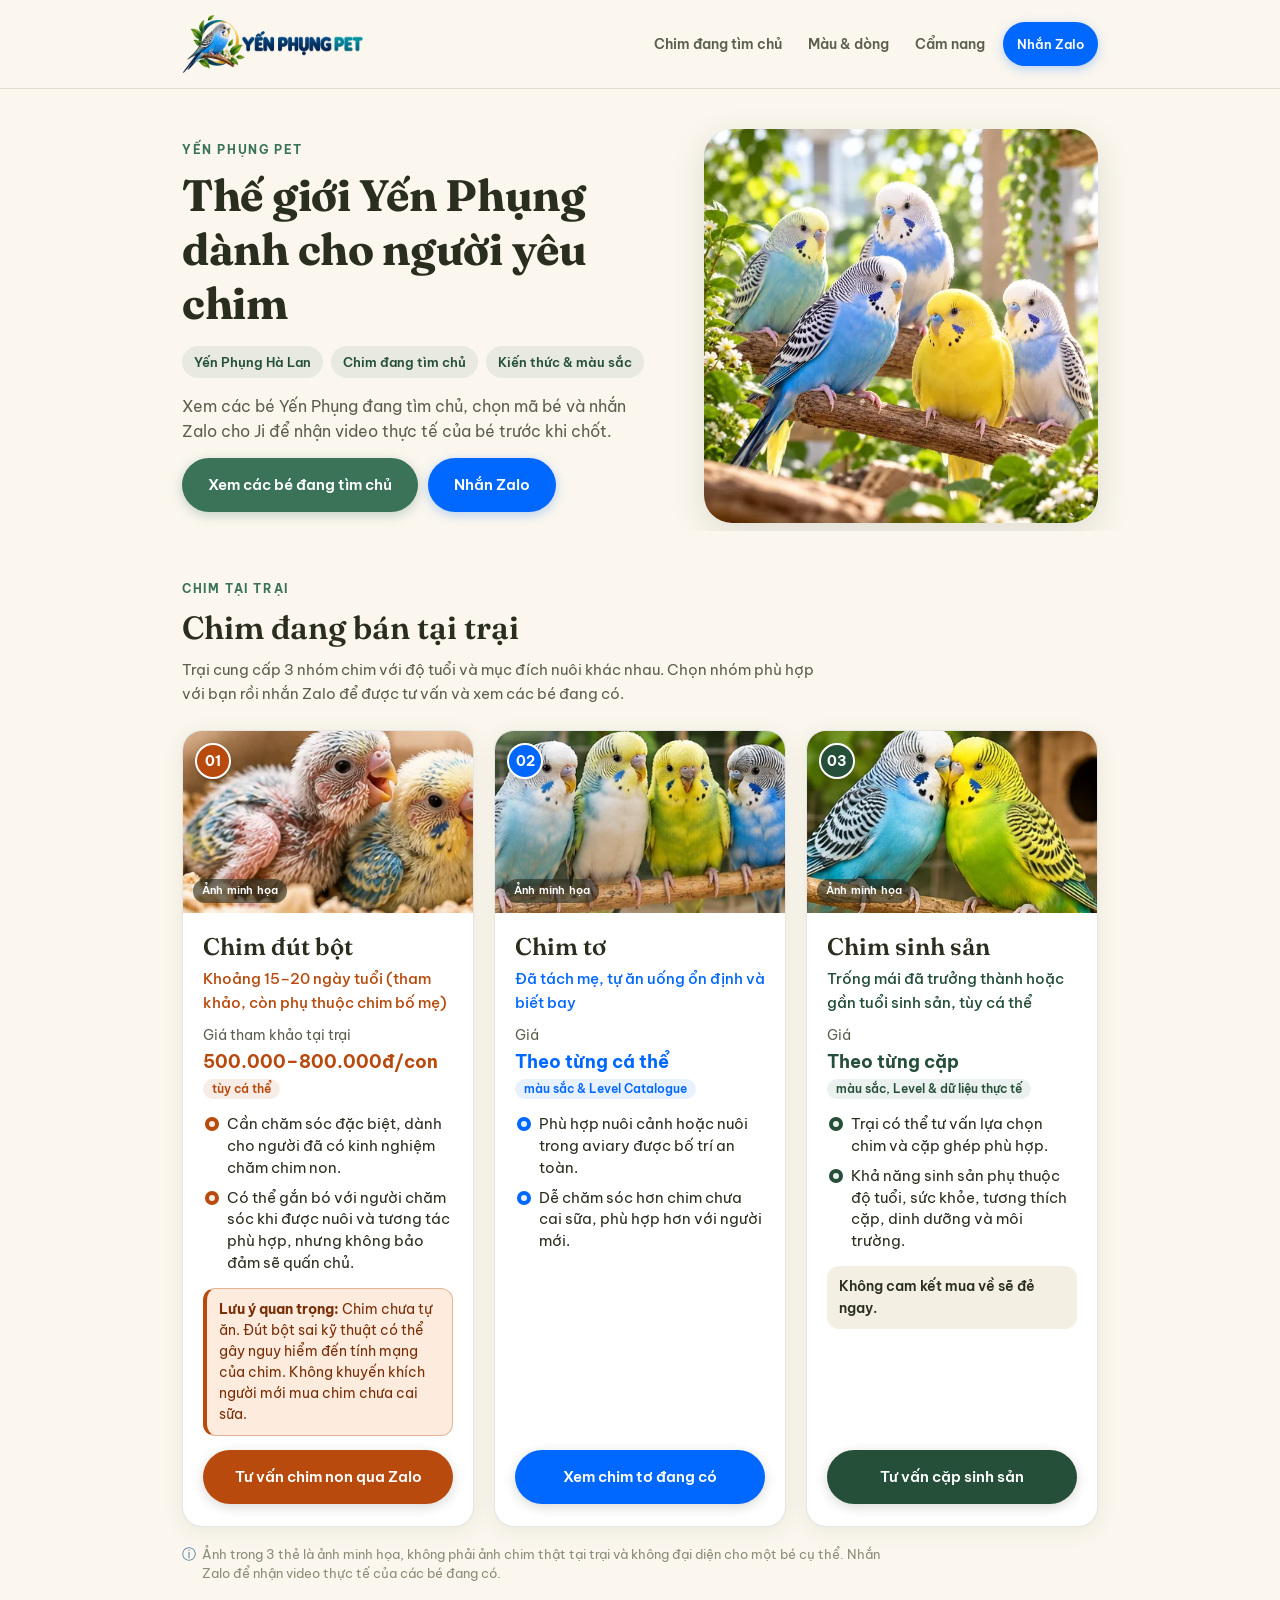
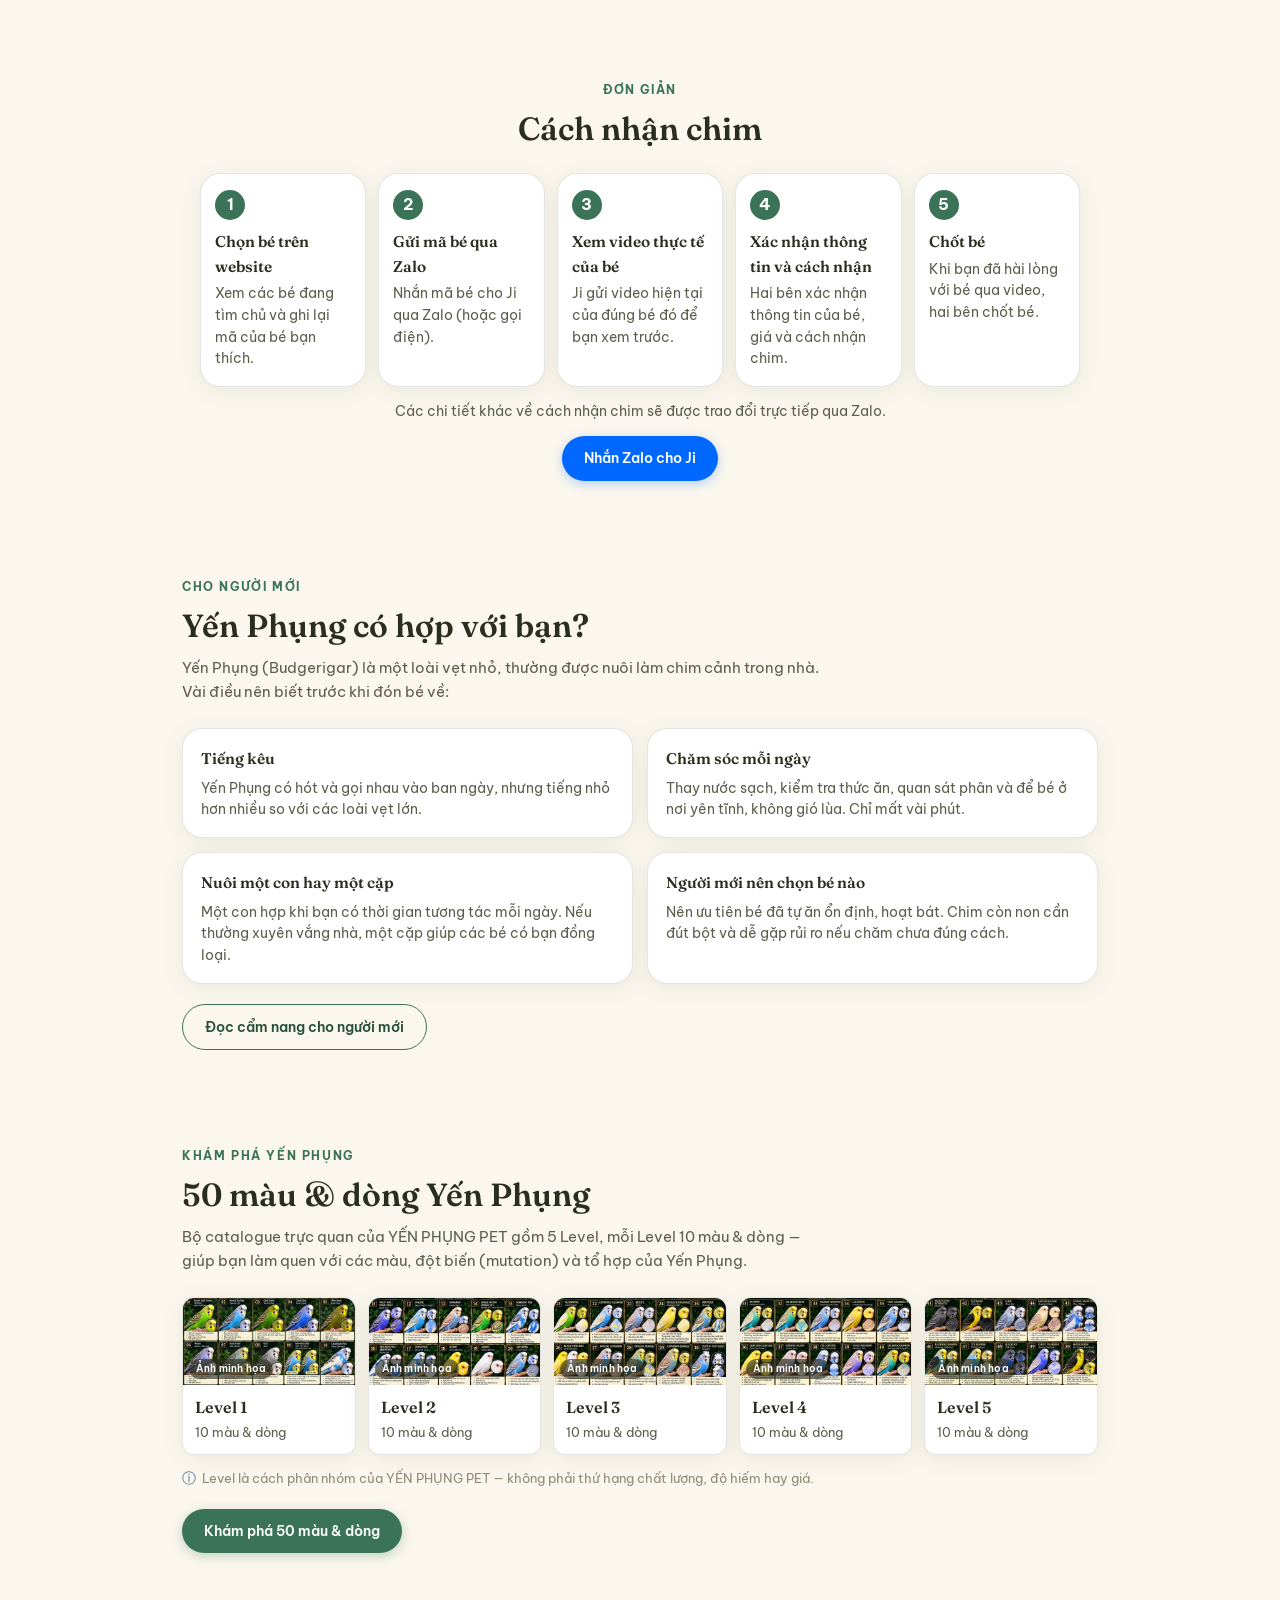
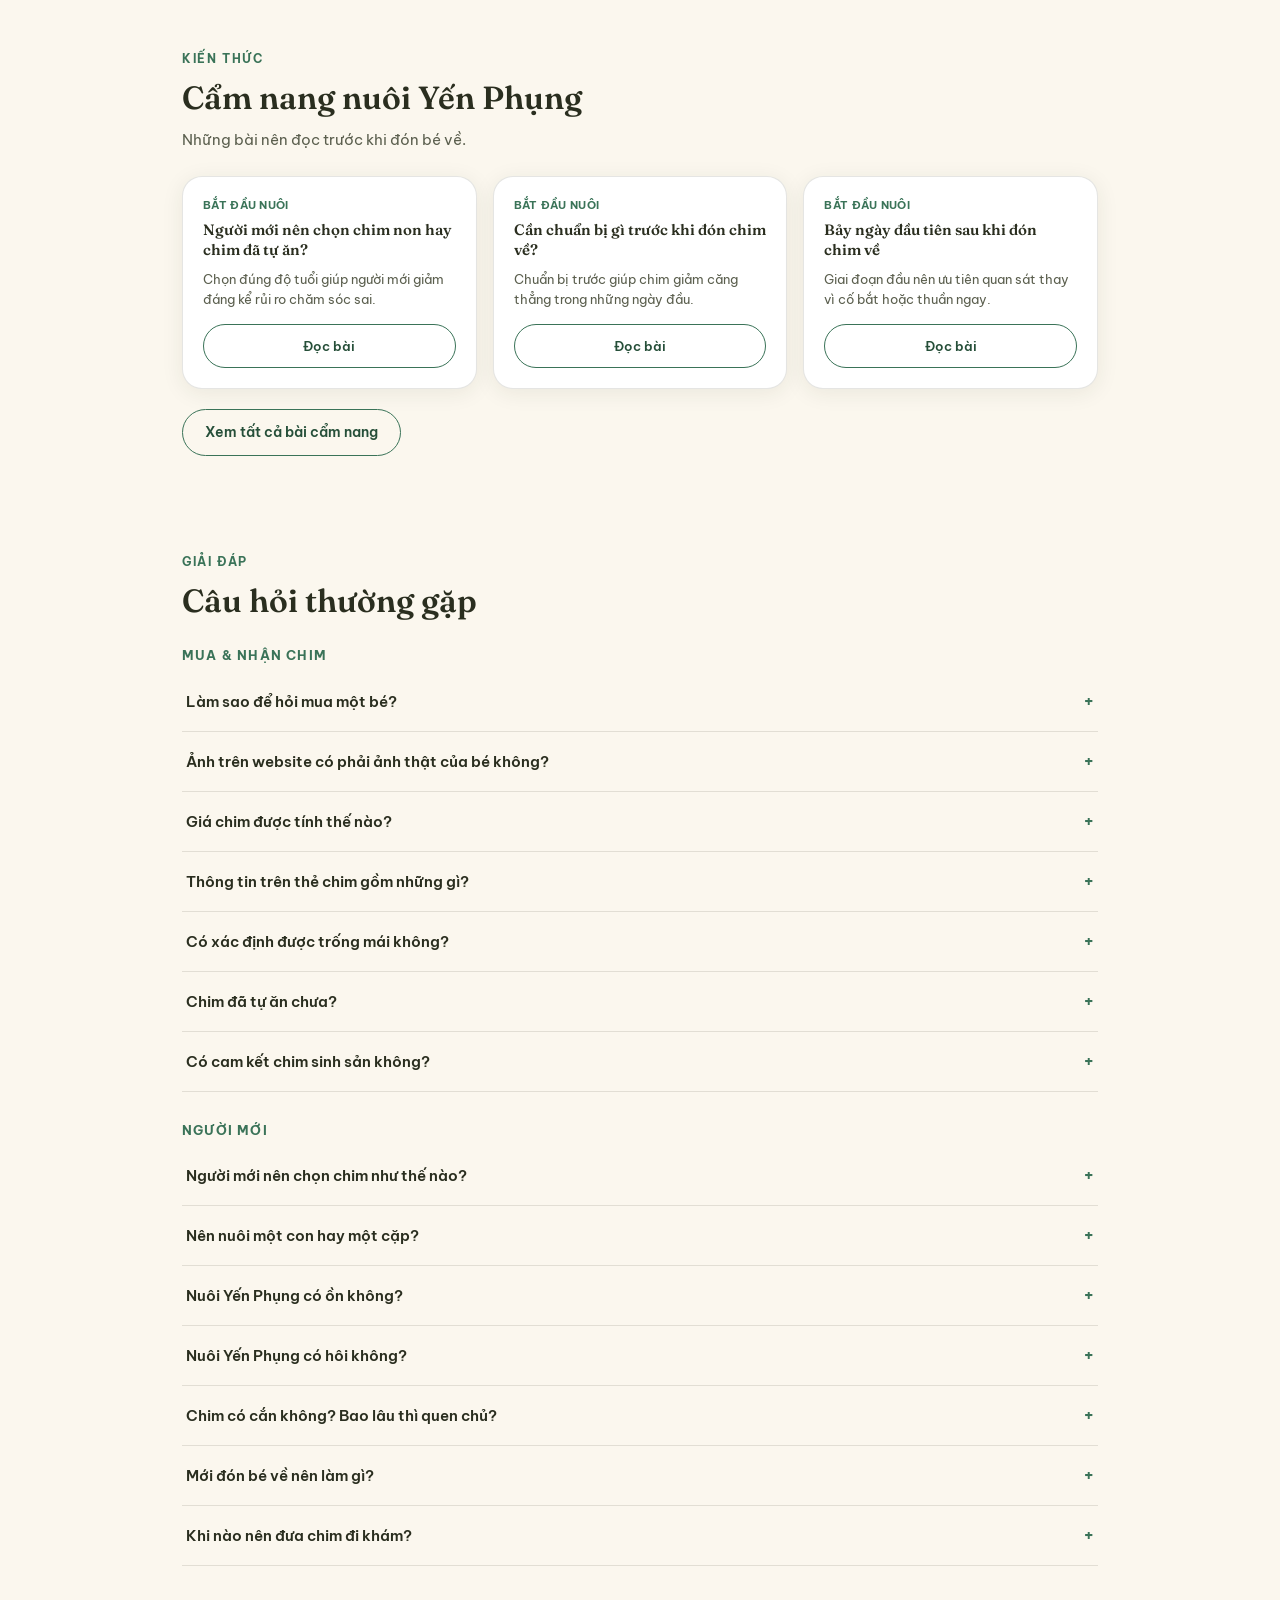
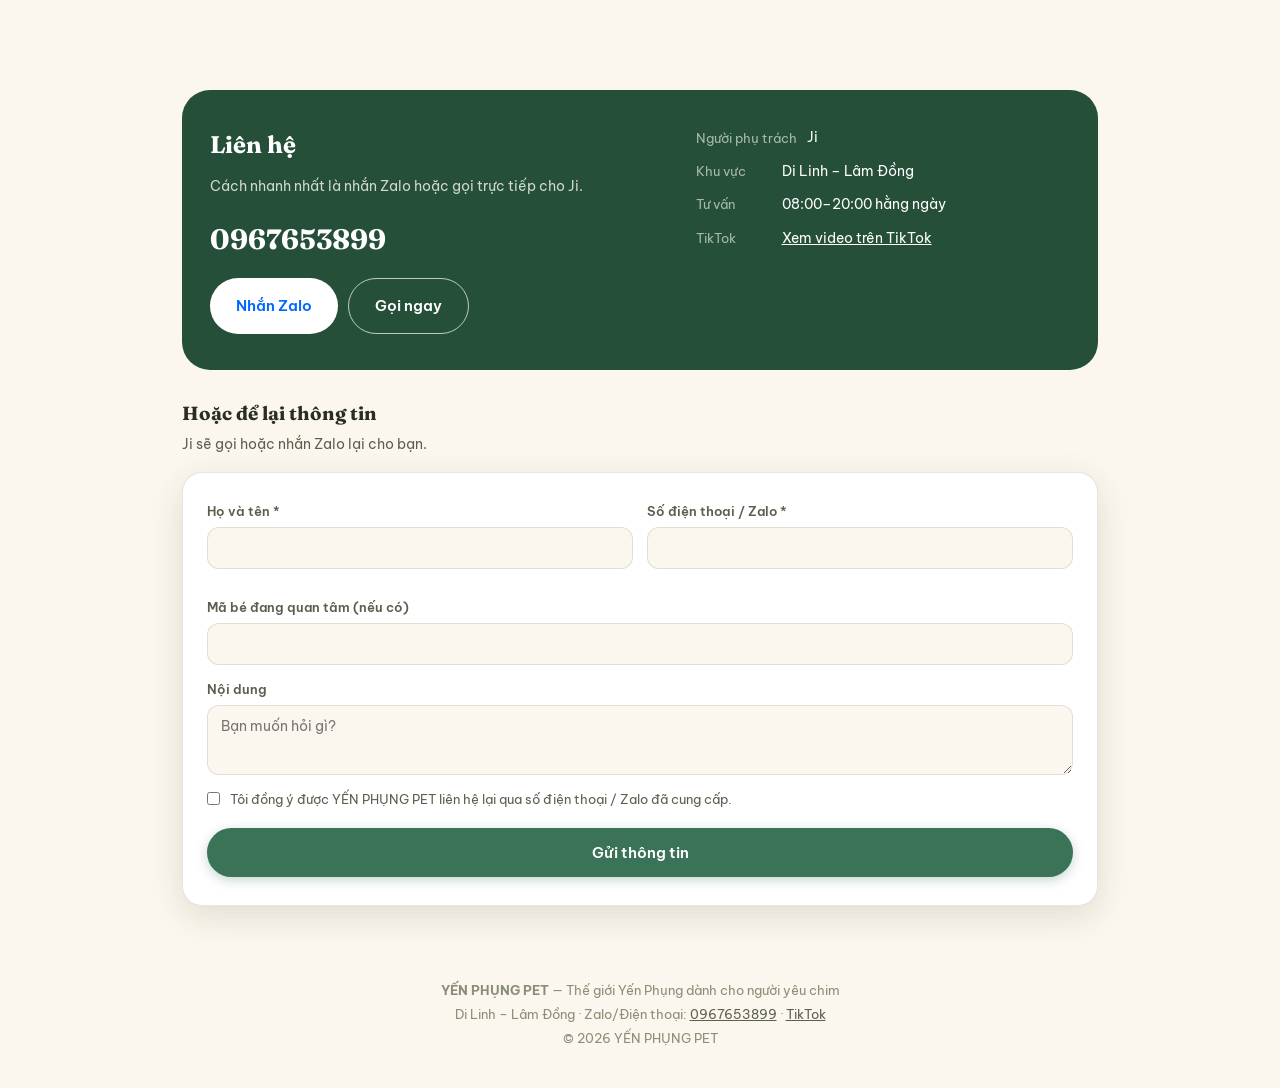
==== commit 771327b5: "Phase 1L: replace homepage bird grid with 3 bird-group cards Homepage "Chim đang tìm chủ" grid becom" ====
--- a/index.html
+++ b/index.html
@@ -78,16 +78,16 @@
     </div>
   </section>
 
-  <!-- 2. CHIM ĐANG TÌM CHỦ -->
+  <!-- 2. CÁC NHÓM CHIM TẠI TRẠI (Phase 1L) — 3 thẻ nhóm, nội dung ở data/content.js (groups).
+       Danh sách từng bé (Supabase) vẫn giữ nguyên tại #chim. -->
   <section id="chim-dang-tim-chu" class="wrap">
     <div class="section-head">
-      <span class="eyebrow">Các bé hiện có</span>
-      <h2>Chim đang tìm chủ</h2>
-      <p>Bấm "Nhắn Zalo về bé này" để nhận video thực tế của bé, hoặc "Xem chi tiết" để xem thêm thông tin.</p>
-    </div>
-    <p class="visual-note" id="home-visual-note"></p>
-    <div class="birds-grid" id="home-birds-grid"><div class="loading">Đang tải danh sách chim…</div></div>
-    <div class="section-foot"><a class="link-arrow" href="#chim">Xem tất cả các bé →</a></div>
+      <span class="eyebrow" id="groups-eyebrow"></span>
+      <h2 id="groups-title"></h2>
+      <p id="groups-lead"></p>
+    </div>
+    <div class="group-grid" id="group-grid"></div>
+    <p class="visual-note group-note"><span class="vn-icon" aria-hidden="true">ⓘ</span><span id="groups-note"></span></p>
   </section>
 
   <!-- 3. CÁCH NHẬN CHIM -->
--- a/assets/css/site.css
+++ b/assets/css/site.css
@@ -598,3 +598,31 @@
 /* ===== Phase 1E — nút cuối trang chi tiết ===== */
 .cd-actions{display:flex;flex-wrap:wrap;gap:10px;margin-top:16px}
 @media (max-width:480px){.cd-actions .btn{flex:1 1 100%}}
+
+/* ===== Phase 1L — 3 nhóm chim tại trại (homepage) ===== */
+.group-grid{display:grid;grid-template-columns:repeat(3,1fr);gap:20px;align-items:stretch}
+@media (max-width:980px){.group-grid{grid-template-columns:repeat(2,1fr)}}
+@media (max-width:640px){.group-grid{grid-template-columns:1fr;gap:16px}}
+.group-card{--tone:var(--green-dark);--tone-dim:var(--green-dim);display:flex;flex-direction:column;background:var(--surface);border:1px solid var(--border);border-radius:var(--radius);overflow:hidden;box-shadow:var(--shadow)}
+.group-card.tone-orange{--tone:#B84A0E;--tone-dim:rgba(184,74,14,0.10)}
+.group-card.tone-blue{--tone:#0068FF;--tone-dim:rgba(0,104,255,0.09)}
+.group-card.tone-green{--tone:var(--green-dark);--tone-dim:var(--green-dim)}
+.group-photo{position:relative;aspect-ratio:16/10;background:var(--surface2);overflow:hidden}
+.group-photo img{width:100%;height:100%;object-fit:cover;display:block}
+.group-num{position:absolute;top:12px;left:12px;z-index:3;width:36px;height:36px;border-radius:50%;background:var(--tone);color:#fff;font-weight:700;font-size:14px;display:flex;align-items:center;justify-content:center;border:2px solid #fff;box-shadow:0 2px 8px rgba(0,0,0,0.18)}
+.group-body{display:flex;flex-direction:column;flex:1;padding:20px 20px 22px}
+.group-body h3{font-family:'Fraunces',serif;font-size:24px;font-weight:600;line-height:1.2;color:var(--ink);margin-bottom:6px}
+.group-meta{font-size:14.5px;color:var(--tone);font-weight:500;margin-bottom:12px}
+.group-price{display:flex;flex-wrap:wrap;align-items:baseline;column-gap:8px;row-gap:4px;font-size:14px;color:var(--ink-soft);margin-bottom:14px;line-height:1.4}
+.gp-label{flex-basis:100%}
+.group-price strong{font-size:clamp(16px,4.8vw,18px);color:var(--tone);font-weight:700;white-space:nowrap}
+.gp-tag{display:inline-block;font-size:12px;font-weight:600;color:var(--tone);background:var(--tone-dim);padding:2px 9px;border-radius:100px;white-space:nowrap}
+.group-points{list-style:none;padding:0;margin:0 0 14px;display:grid;gap:8px}
+.group-points li{position:relative;padding-left:24px;font-size:14.5px;line-height:1.5;color:var(--ink)}
+.group-points li::before{content:'';position:absolute;left:2px;top:4px;width:14px;height:14px;border-radius:50%;background:var(--tone-dim);box-shadow:inset 0 0 0 4px var(--tone)}
+.group-warning{font-size:14px;line-height:1.5;color:#7A2E06;background:#FDEBDD;border:1px solid rgba(184,74,14,0.35);border-left:4px solid #B84A0E;border-radius:var(--radius-sm);padding:10px 12px;margin:0 0 14px}
+.group-warning strong{color:#7A2E06}
+.group-caution{font-size:14px;font-weight:600;color:var(--ink);background:var(--surface2);border-radius:var(--radius-sm);padding:9px 12px;margin:0 0 14px}
+.group-cta{margin-top:auto;background:var(--tone);color:#fff;box-shadow:0 3px 12px rgba(42,46,31,0.18)}
+.group-cta:hover{transform:translateY(-1px)}
+.group-note{margin-top:18px;margin-bottom:0}
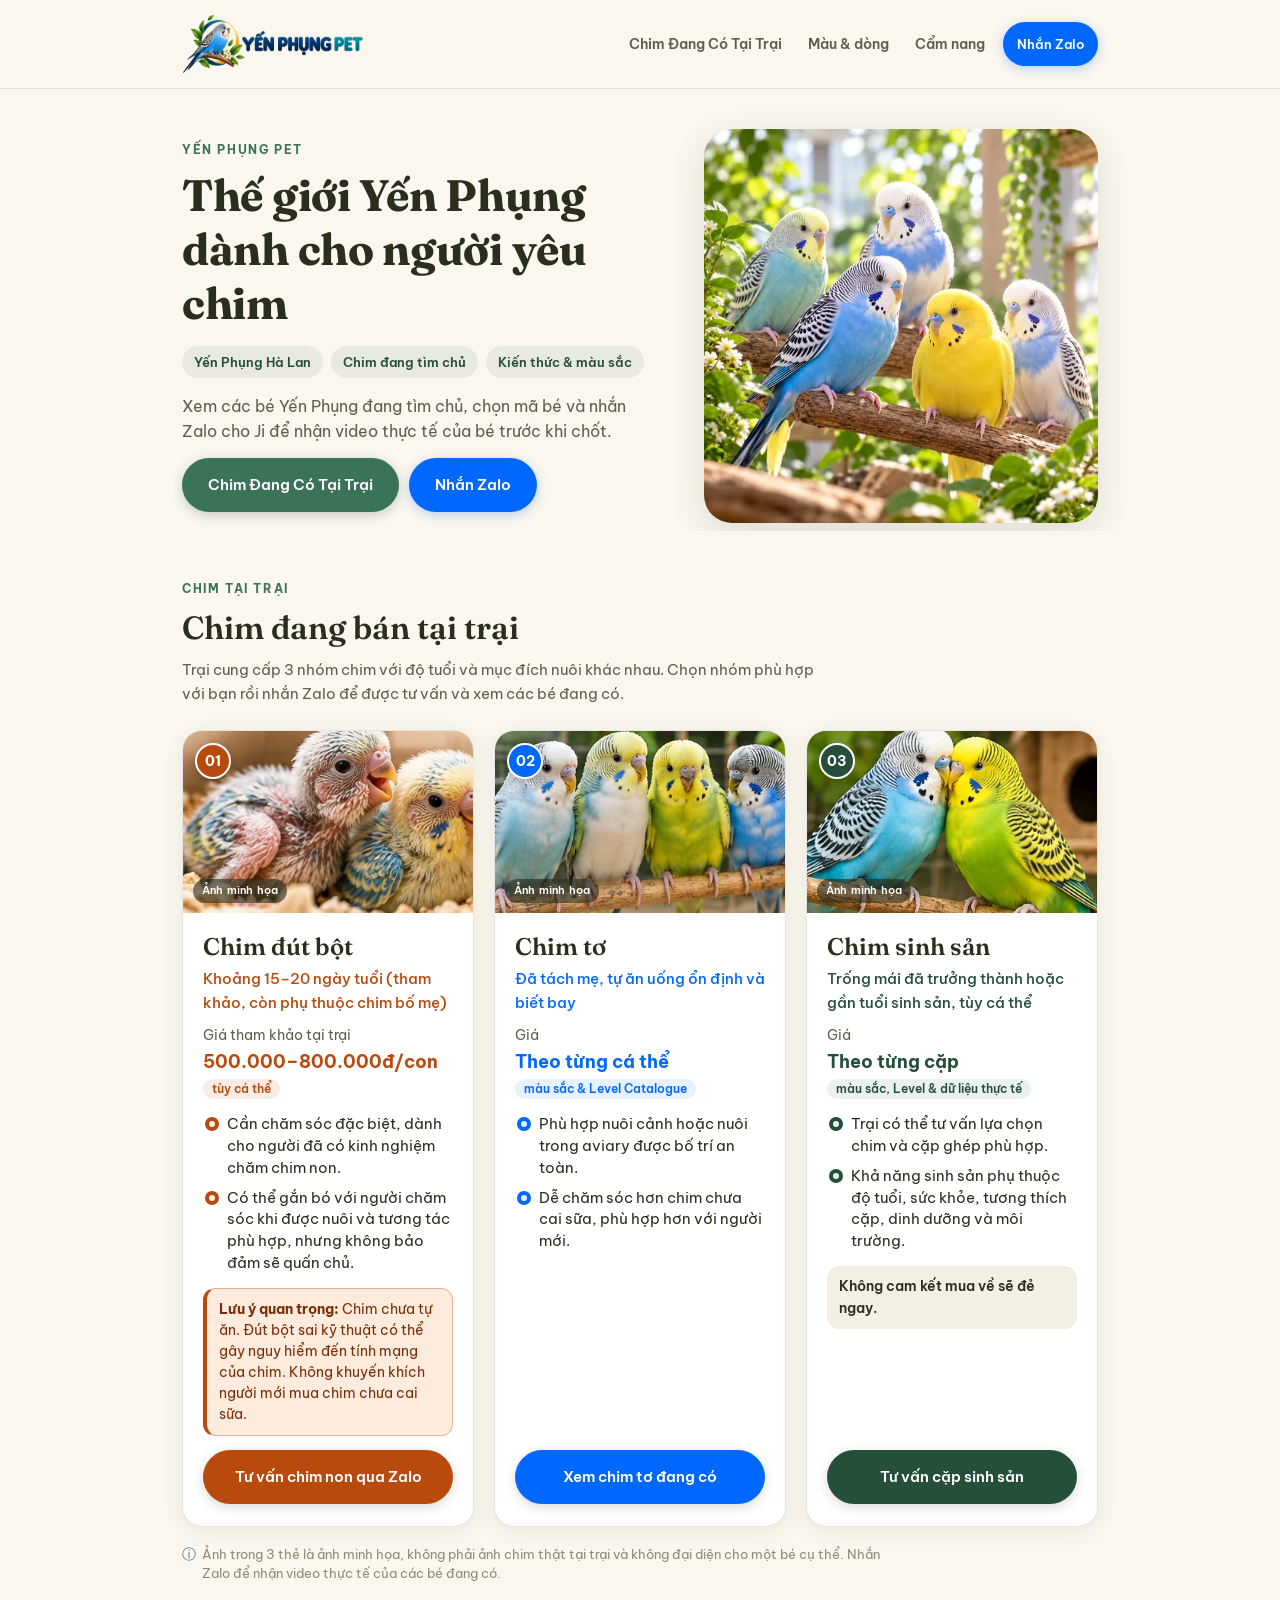
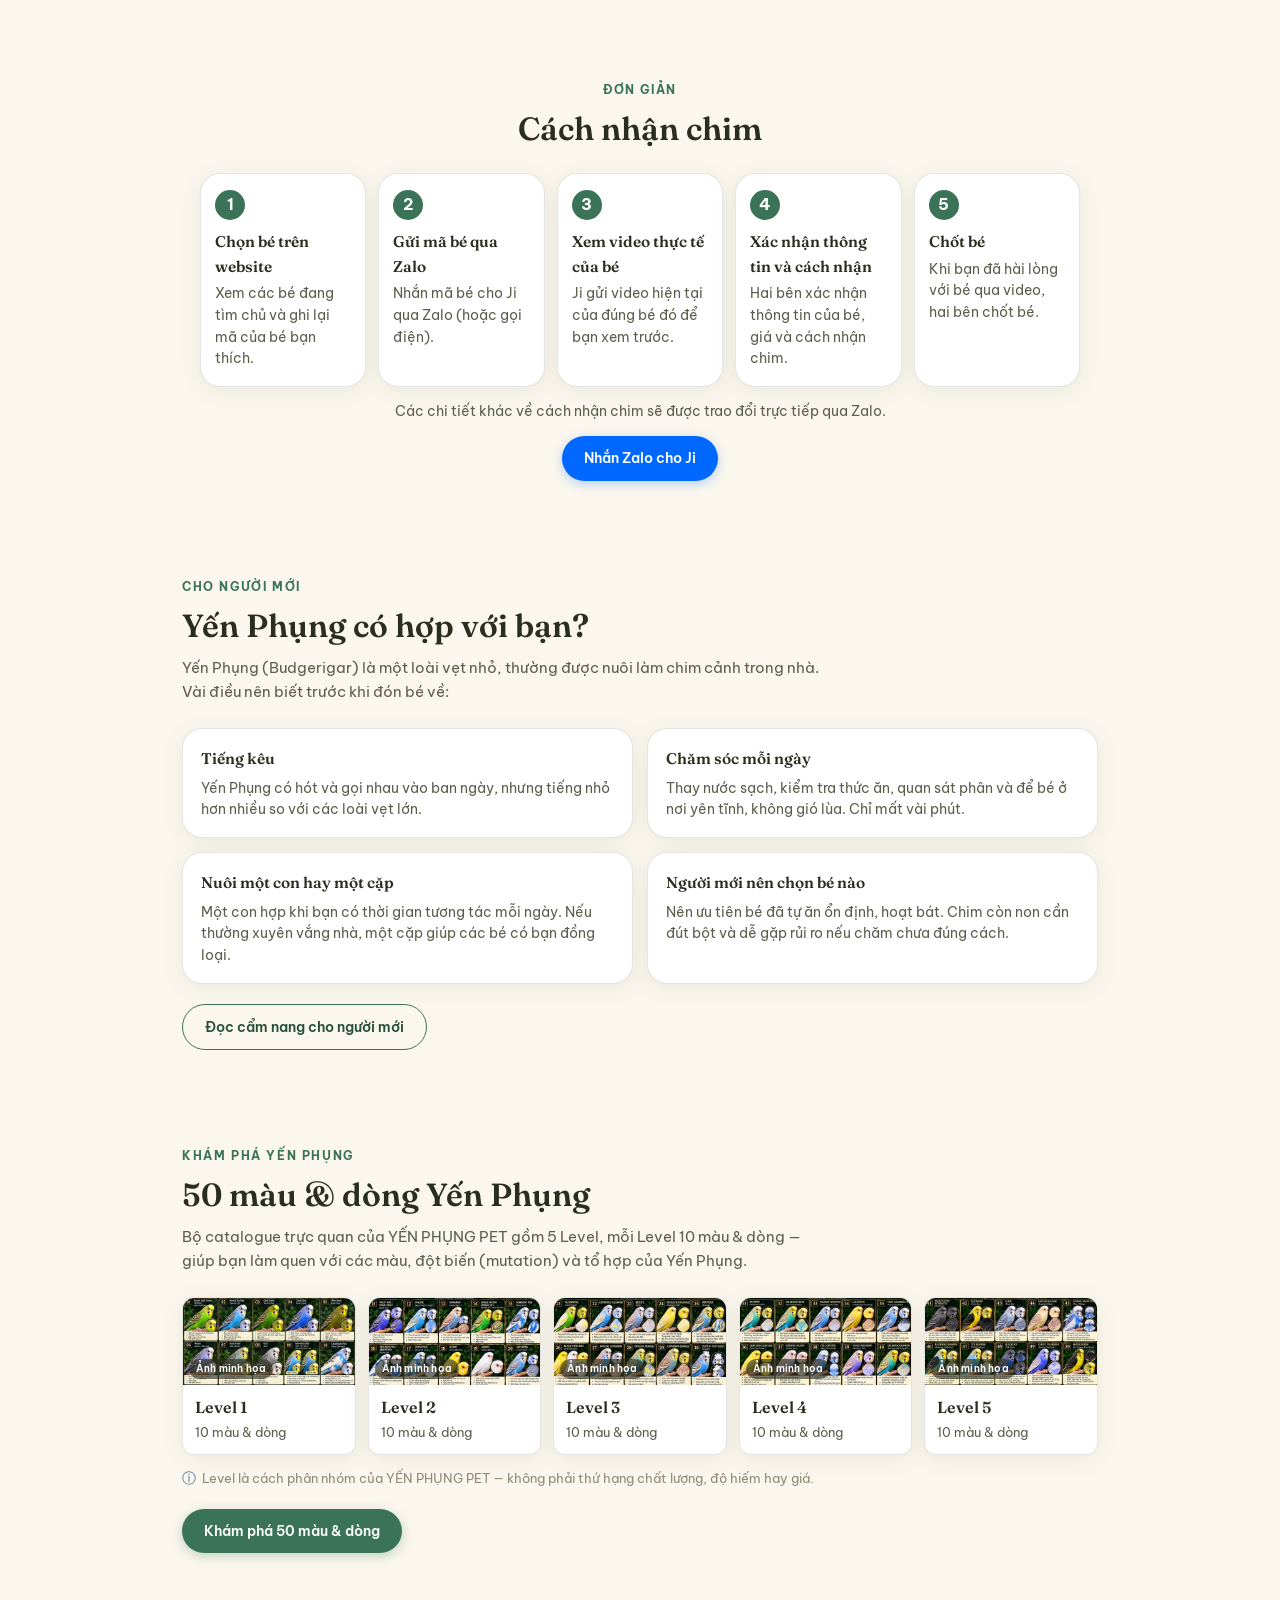
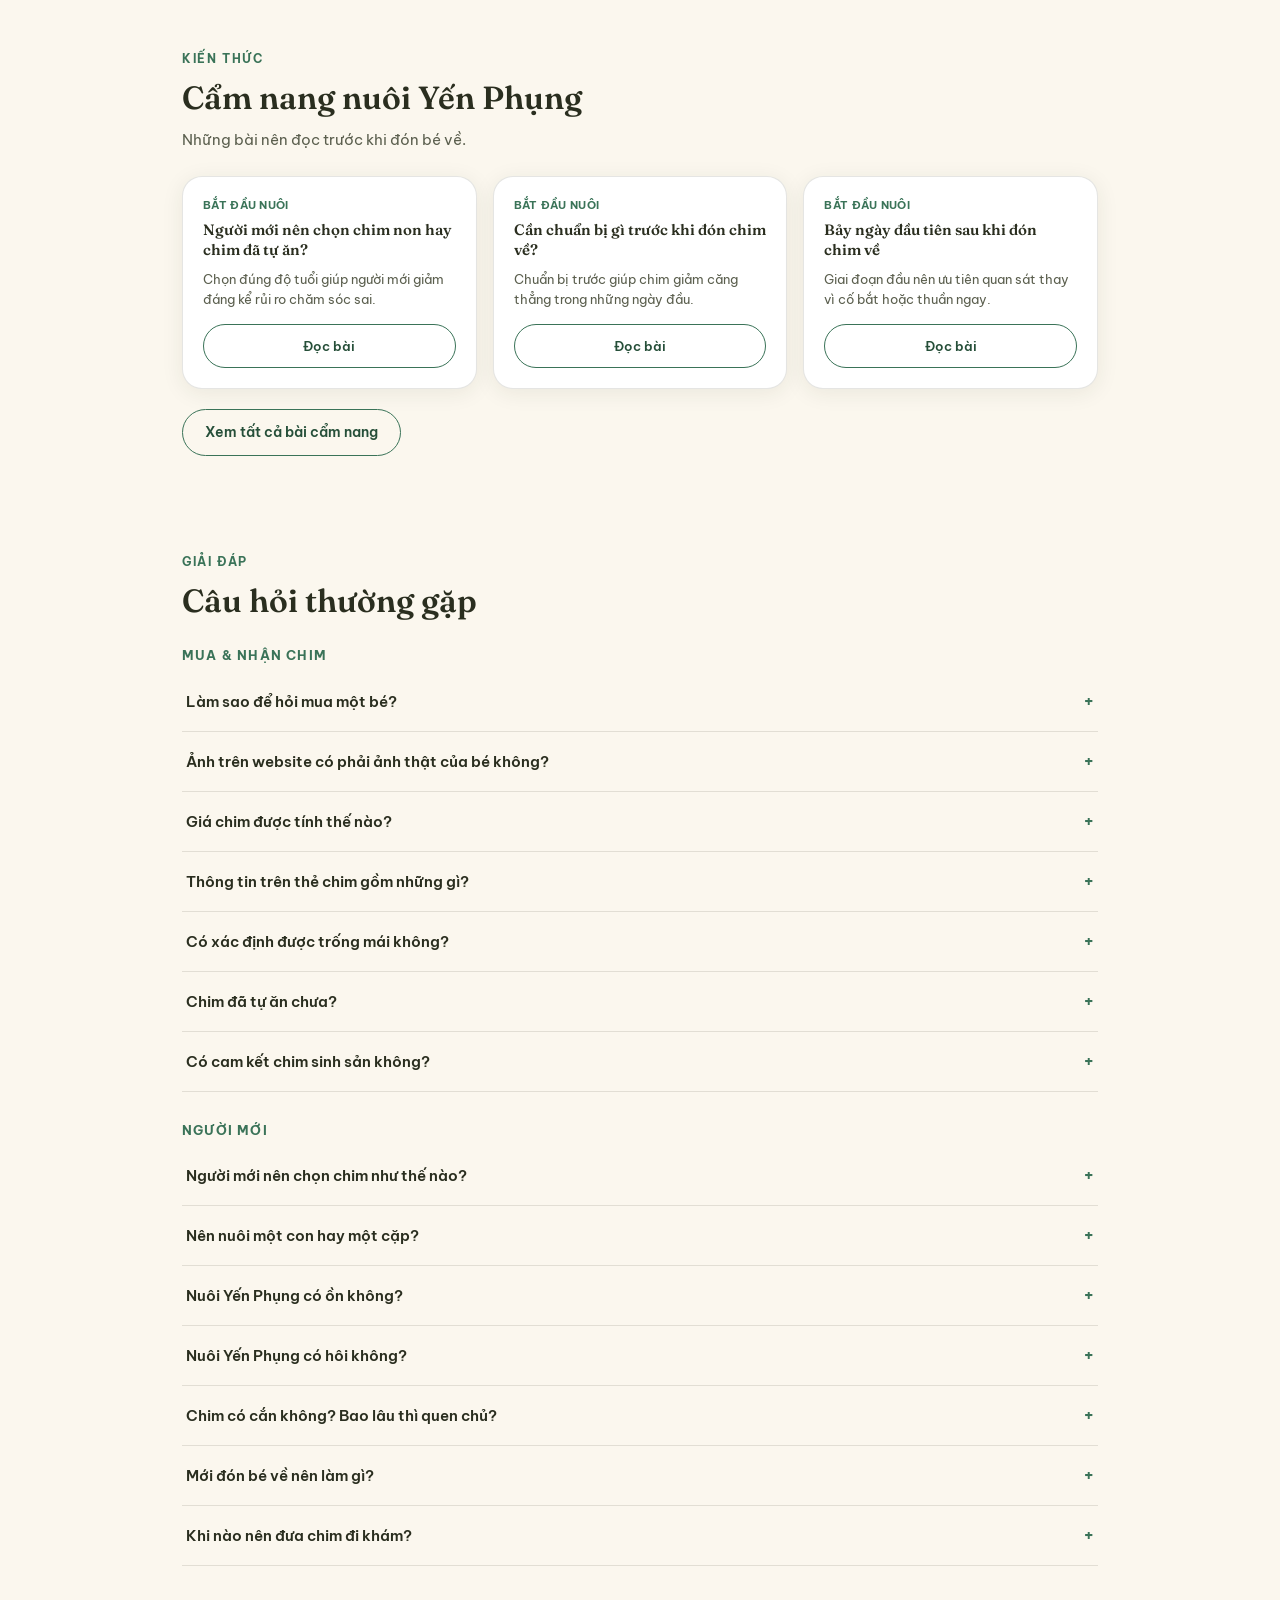
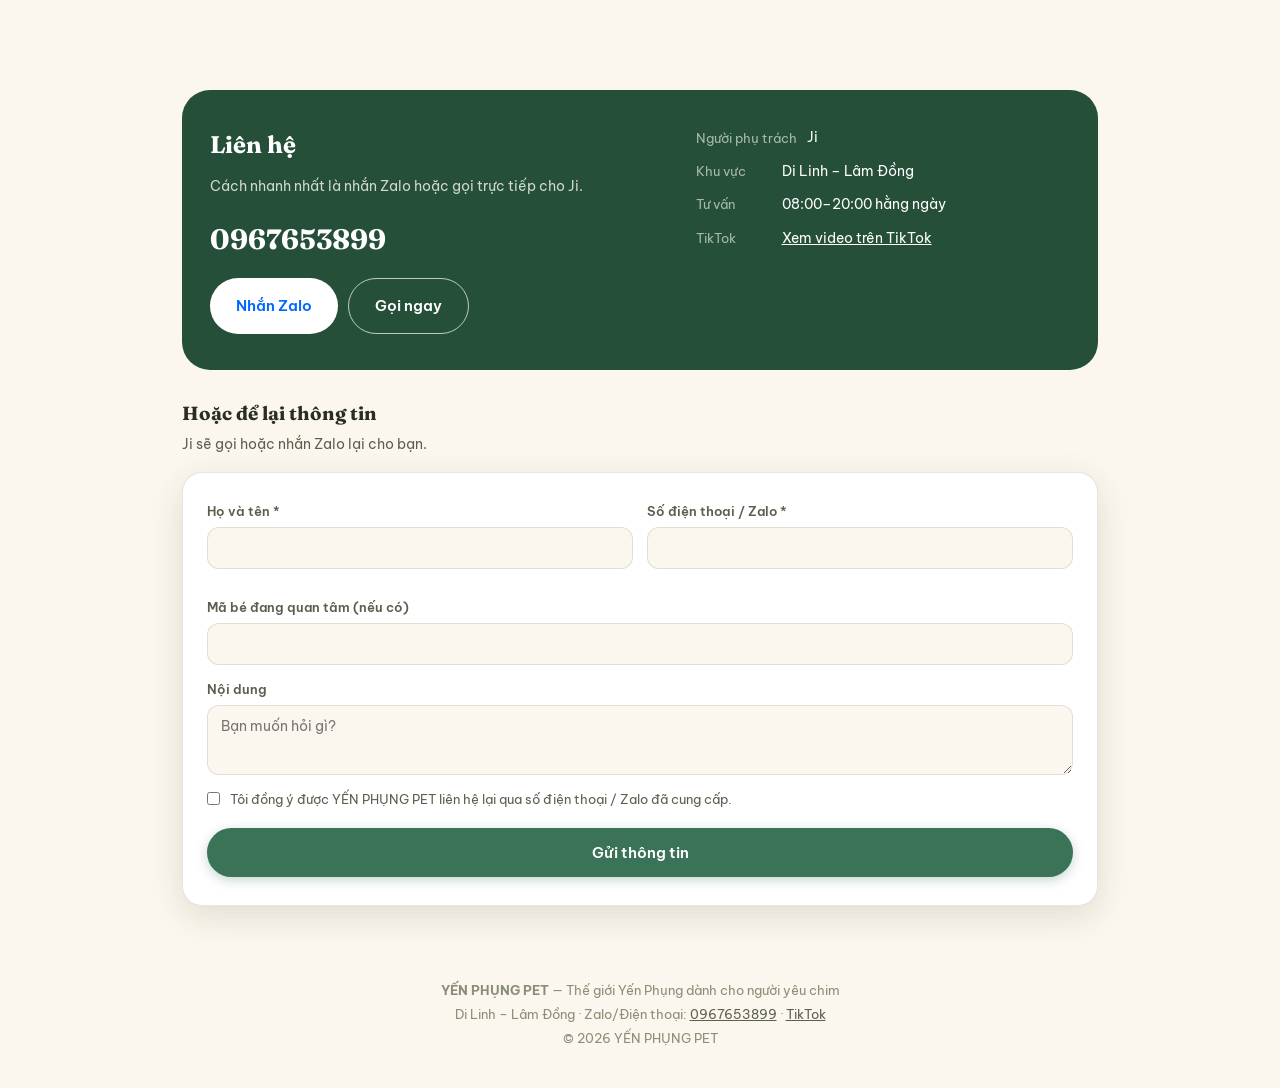
==== commit 5bd5dd90: "Phase 1L: rename nav/hero label, mark demo birds as illustrative data - Header nav and hero CTA now " ====
--- a/index.html
+++ b/index.html
@@ -50,7 +50,7 @@
         <span class="nav-toggle-bars" aria-hidden="true"></span>
       </button>
       <nav class="site-nav" id="site-nav" aria-label="Điều hướng chính">
-        <a href="#chim" data-nav="chim">Chim đang tìm chủ</a>
+        <a href="#chim" data-nav="chim">Chim Đang Có Tại Trại</a>
         <a href="#catalogue" data-nav="catalogue" data-feature="catalogue">Màu & dòng</a>
         <a href="#cam-nang" data-nav="cam-nang">Cẩm nang</a>
       </nav>
@@ -69,7 +69,7 @@
         <ul class="hero-points" id="hero-points"></ul>
         <p class="hero-desc" id="hero-lead"></p>
         <div class="hero-ctas">
-          <a class="btn btn-primary btn-lg" href="#chim-dang-tim-chu">Xem các bé đang tìm chủ</a>
+          <a class="btn btn-primary btn-lg" href="#chim-dang-tim-chu">Chim Đang Có Tại Trại</a>
           <a class="btn btn-zalo btn-lg" data-zalo href="#" target="_blank" rel="noopener">Nhắn Zalo</a>
         </div>
       </div>
--- a/assets/css/site.css
+++ b/assets/css/site.css
@@ -626,3 +626,8 @@
 .group-cta{margin-top:auto;background:var(--tone);color:#fff;box-shadow:0 3px 12px rgba(42,46,31,0.18)}
 .group-cta:hover{transform:translateY(-1px)}
 .group-note{margin-top:18px;margin-bottom:0}
+/* Nhãn chim demo (SITE.demoBirdCodes) */
+.demo-tag{display:inline-block;align-self:flex-start;font-size:11.5px;font-weight:700;letter-spacing:.2px;color:#7A2E06;background:#FDEBDD;border:1px solid rgba(184,74,14,0.35);padding:3px 9px;border-radius:100px;margin-bottom:8px}
+.detail-tags .demo-tag{margin-bottom:0}
+.demo-note{font-size:14px;line-height:1.5;color:#7A2E06;background:#FDEBDD;border:1px solid rgba(184,74,14,0.35);border-left:4px solid #B84A0E;border-radius:var(--radius-sm);padding:10px 14px;margin:0 0 18px;max-width:720px}
+.detail-info .demo-note{margin:12px 0 4px}
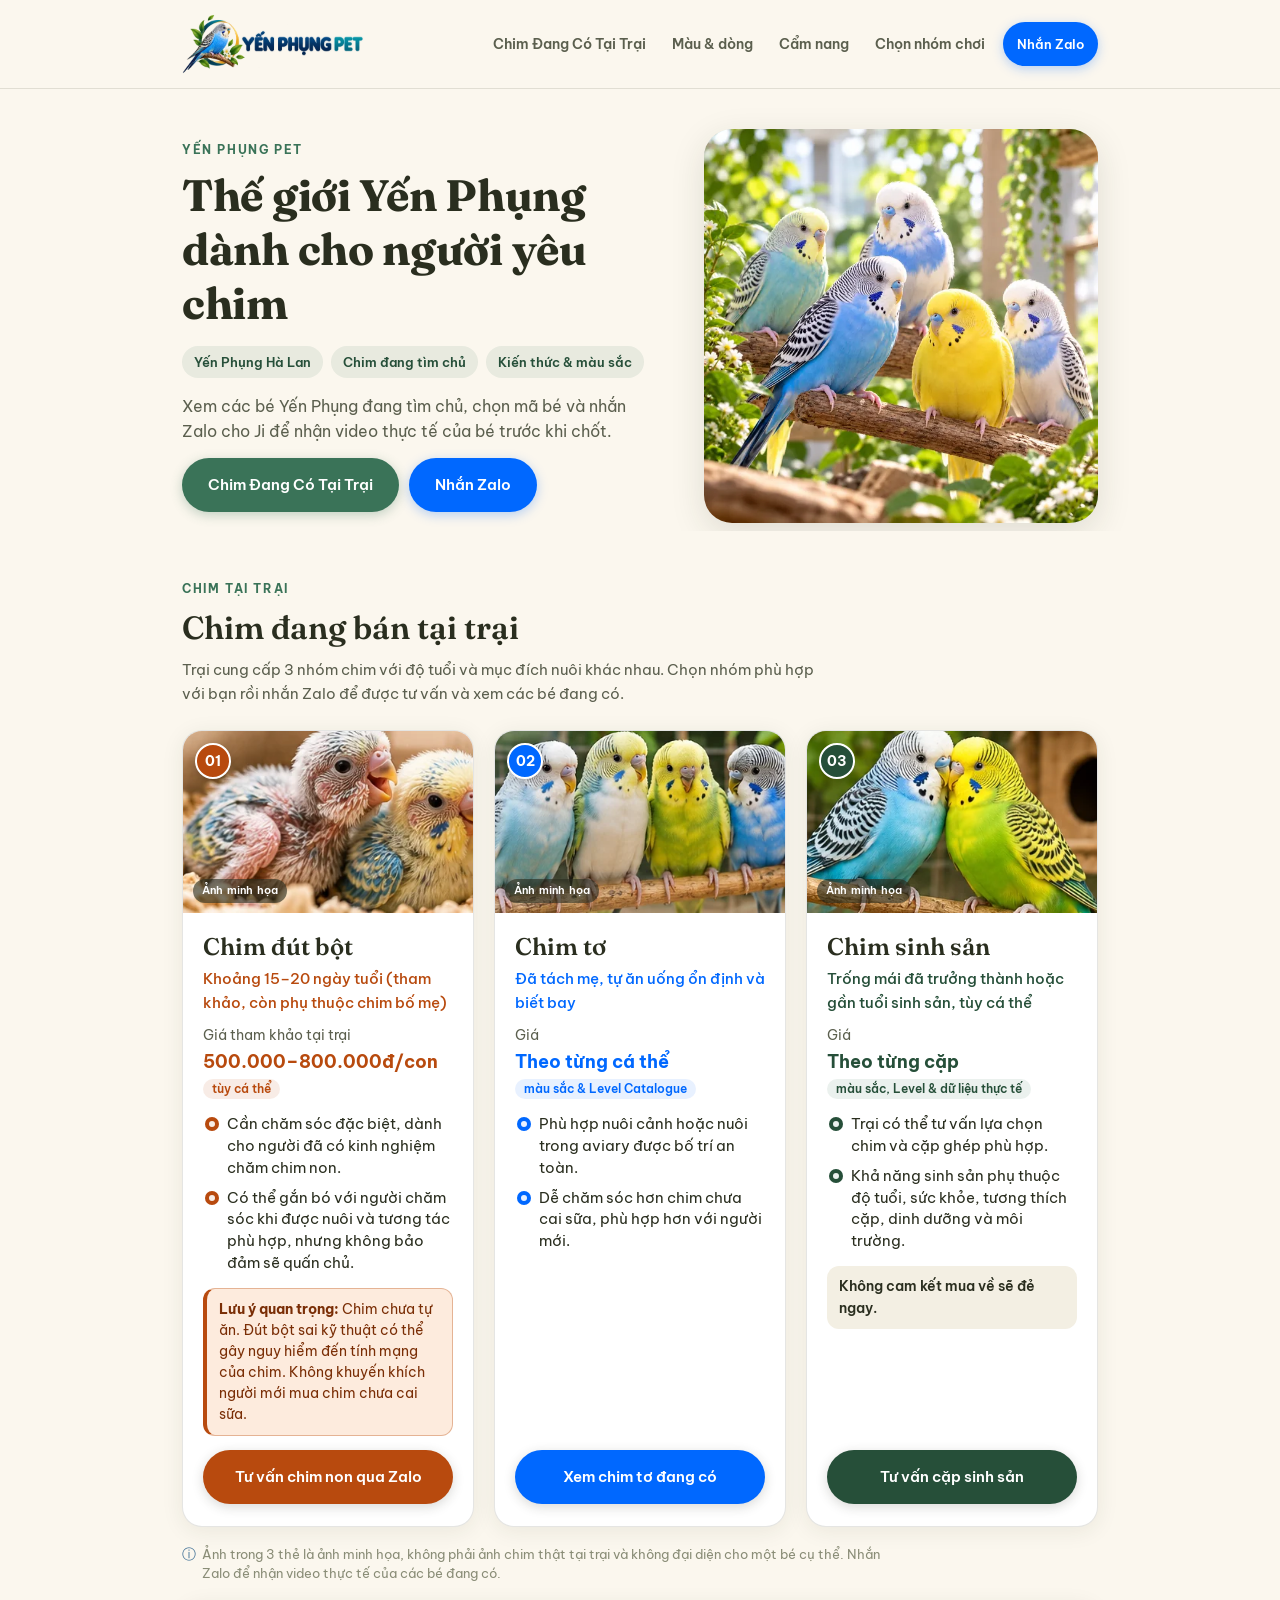
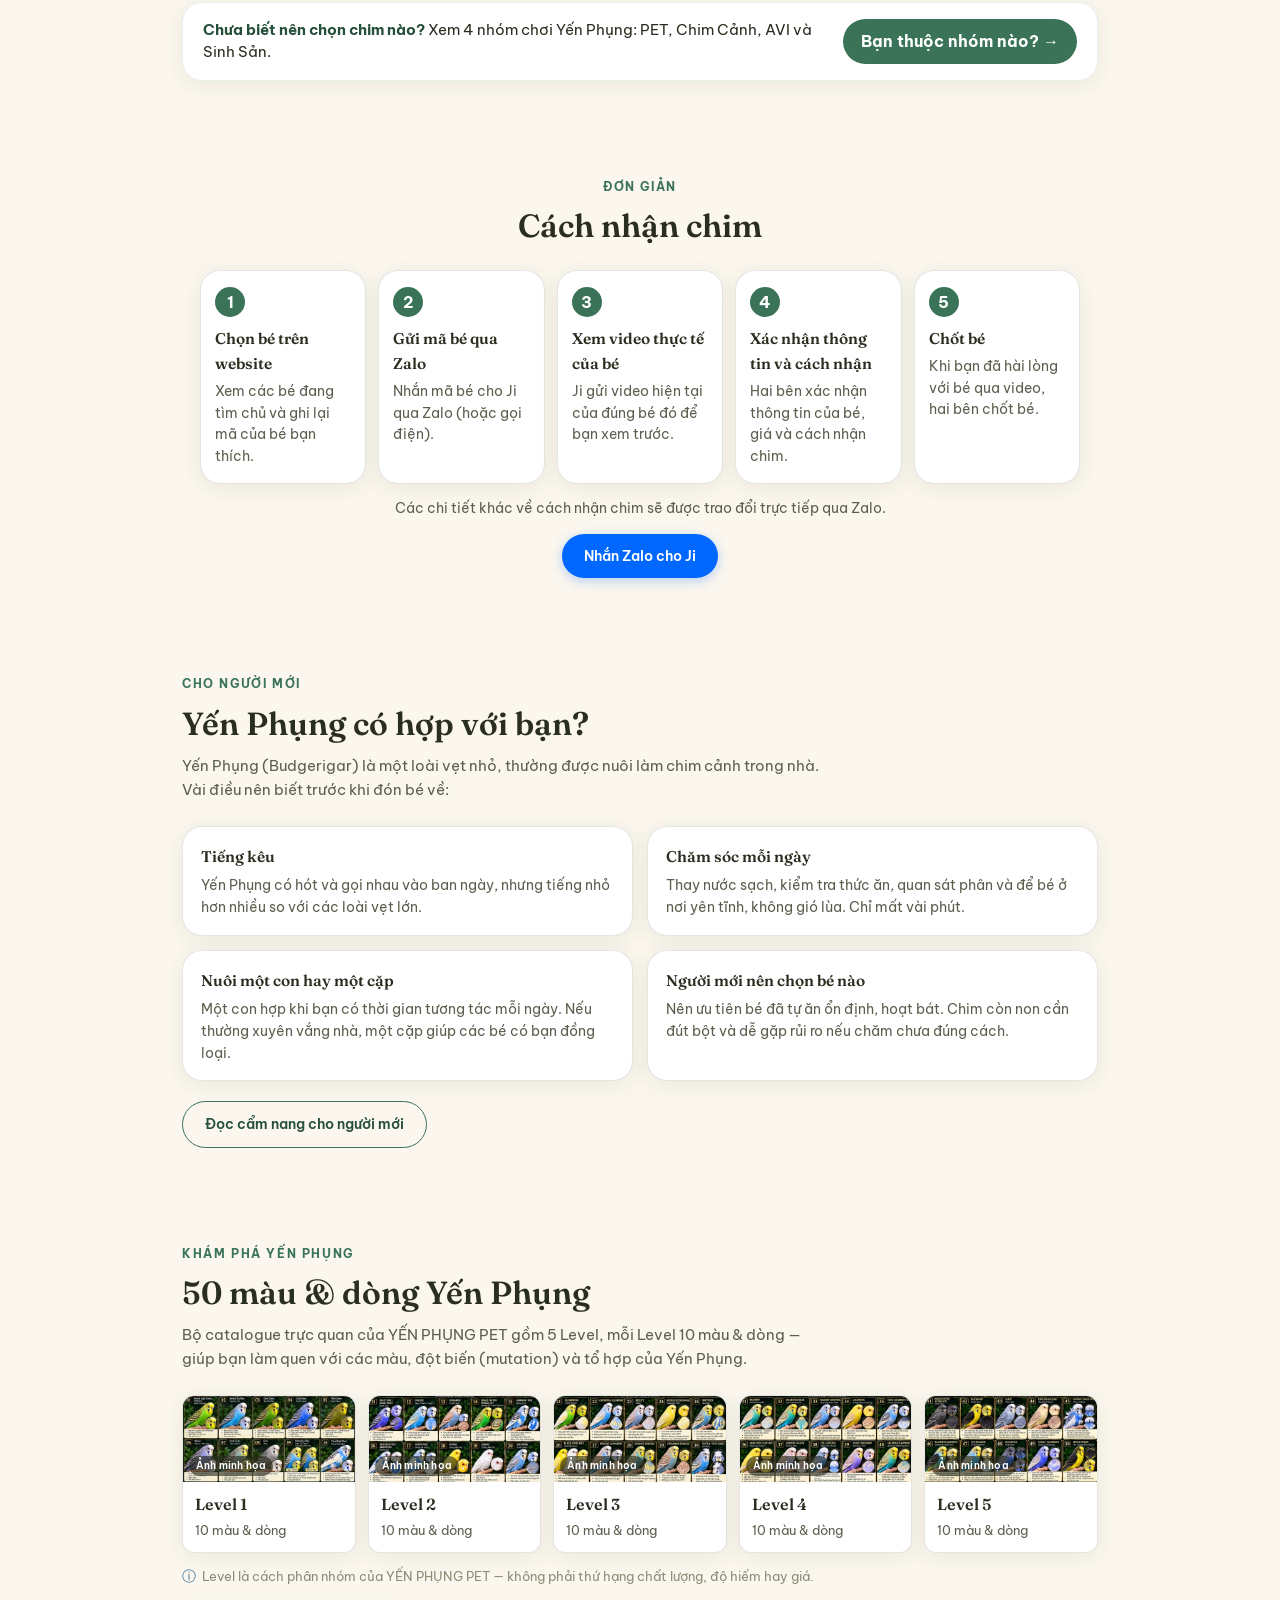
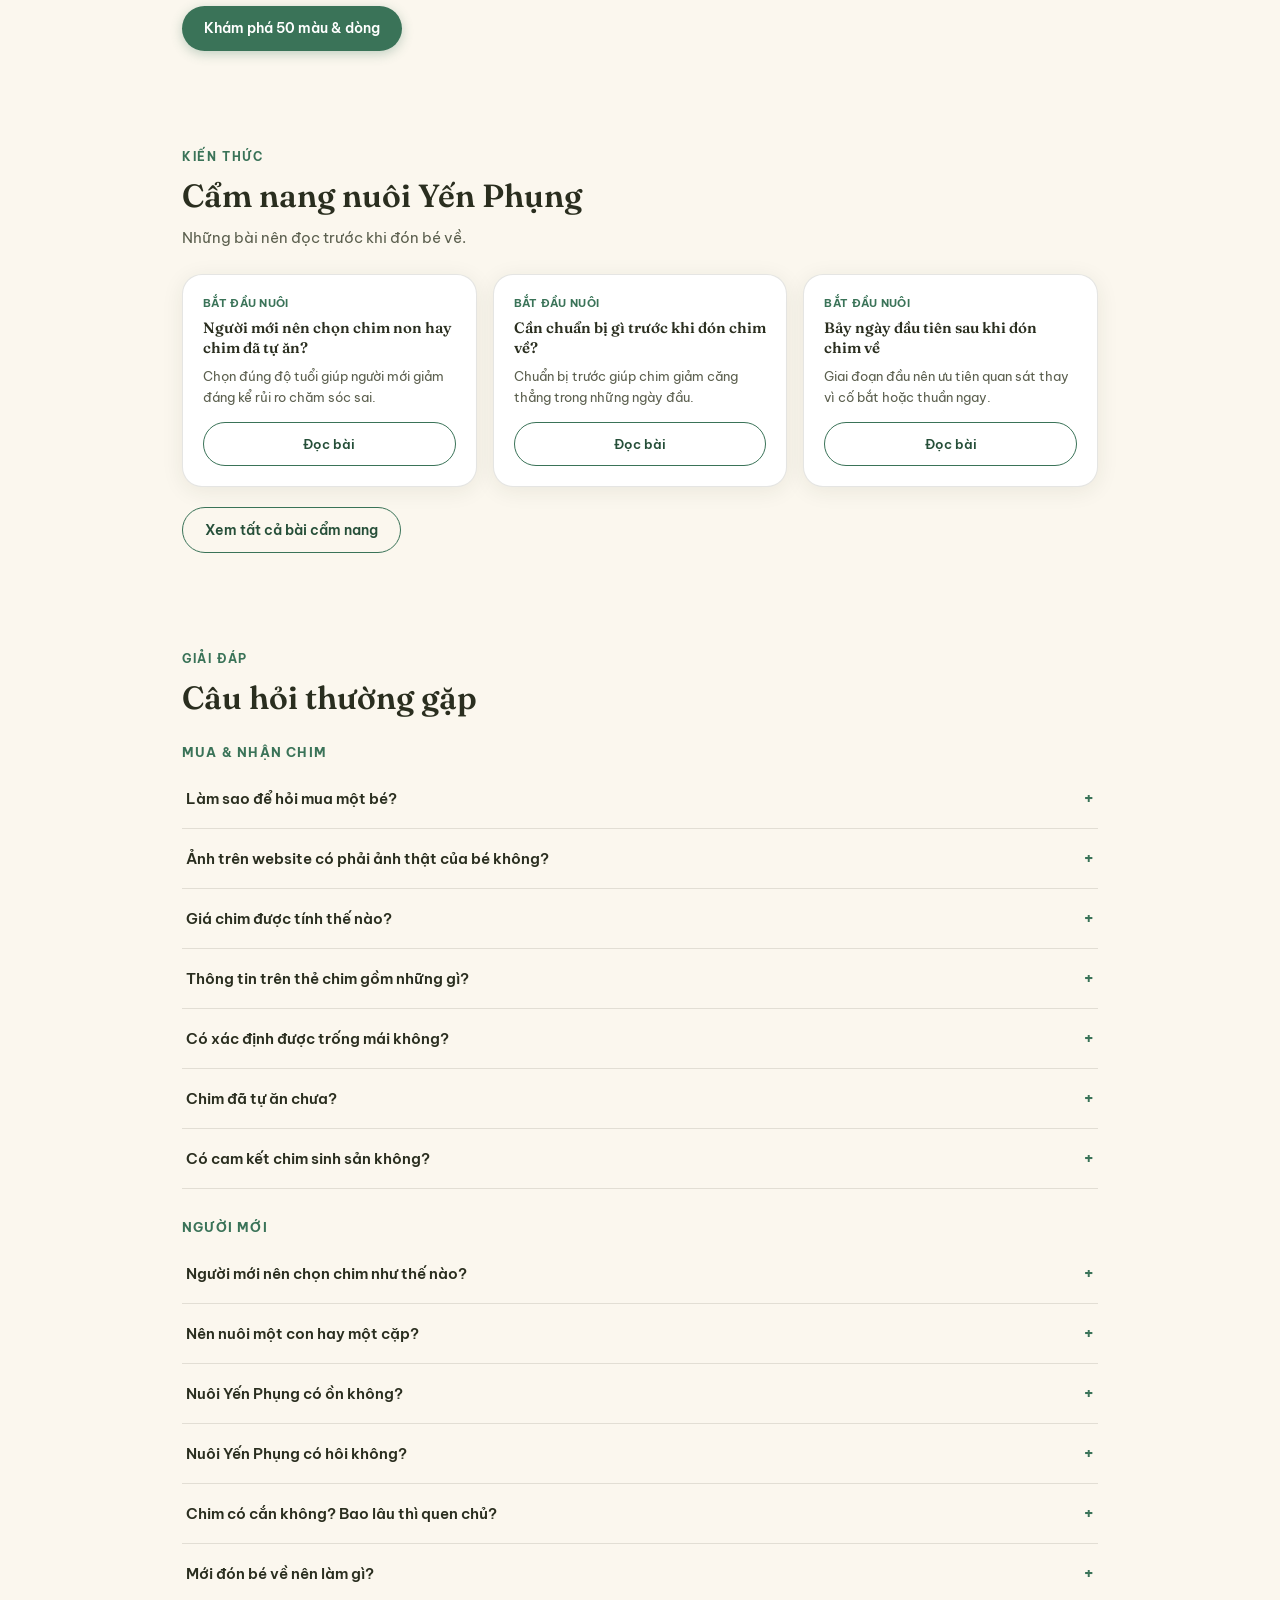
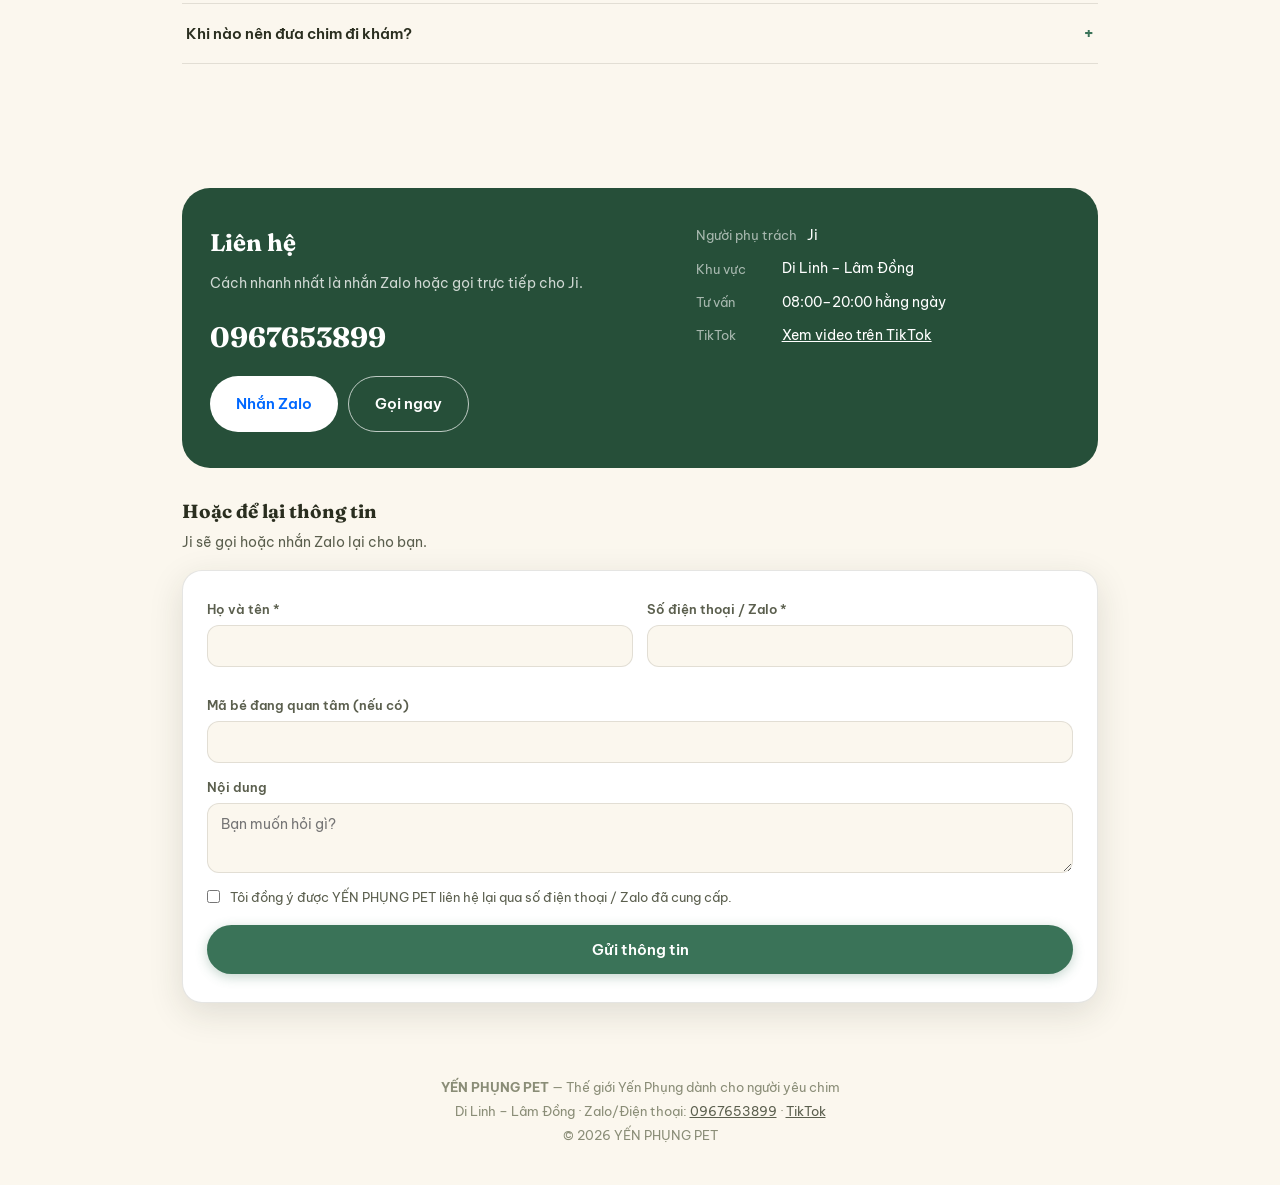
==== commit f6786c63: "Phase 1M: link /chon-nhom-choi from header menu and homepage - Header menu gets a 4th item, "Chọn nh" ====
--- a/index.html
+++ b/index.html
@@ -53,6 +53,7 @@
         <a href="#chim" data-nav="chim">Chim Đang Có Tại Trại</a>
         <a href="#catalogue" data-nav="catalogue" data-feature="catalogue">Màu & dòng</a>
         <a href="#cam-nang" data-nav="cam-nang">Cẩm nang</a>
+        <a href="/chon-nhom-choi" data-nav="nhom-choi">Chọn nhóm chơi</a>
       </nav>
       <a class="btn btn-zalo btn-sm header-zalo" data-zalo href="#" target="_blank" rel="noopener">Nhắn Zalo</a>
     </div>
@@ -88,6 +89,11 @@
     </div>
     <div class="group-grid" id="group-grid"></div>
     <p class="visual-note group-note"><span class="vn-icon" aria-hidden="true">ⓘ</span><span id="groups-note"></span></p>
+    <!-- Phase 1M — dẫn sang trang tư vấn 4 nhóm chơi (không thay luồng bán hàng) -->
+    <a class="nhom-choi-link" href="/chon-nhom-choi">
+      <span class="ncl-text"><strong>Chưa biết nên chọn chim nào?</strong> Xem 4 nhóm chơi Yến Phụng: PET, Chim Cảnh, AVI và Sinh Sản.</span>
+      <span class="ncl-cta">Bạn thuộc nhóm nào? →</span>
+    </a>
   </section>
 
   <!-- 3. CÁCH NHẬN CHIM -->
--- a/assets/css/site.css
+++ b/assets/css/site.css
@@ -631,3 +631,18 @@
 .detail-tags .demo-tag{margin-bottom:0}
 .demo-note{font-size:14px;line-height:1.5;color:#7A2E06;background:#FDEBDD;border:1px solid rgba(184,74,14,0.35);border-left:4px solid #B84A0E;border-radius:var(--radius-sm);padding:10px 14px;margin:0 0 18px;max-width:720px}
 .detail-info .demo-note{margin:12px 0 4px}
+
+/* ===== Phase 1M — link sang trang /chon-nhom-choi (homepage) ===== */
+.nhom-choi-link{display:flex;flex-wrap:wrap;align-items:center;justify-content:space-between;gap:10px 18px;margin-top:18px;padding:16px 20px;border-radius:var(--radius);background:var(--surface);border:1.5px solid var(--green-dim);box-shadow:var(--shadow);text-decoration:none;color:var(--ink)}
+.nhom-choi-link:hover{border-color:var(--green)}
+.ncl-text{font-size:15px;line-height:1.5;flex:1 1 320px}
+.ncl-text strong{color:var(--green-dark)}
+.ncl-cta{font-weight:700;color:#fff;background:var(--green);padding:10px 18px;border-radius:100px;min-height:44px;display:inline-flex;align-items:center;white-space:nowrap}
+/* Menu 4 mục (Phase 1M): ở 601–920px không đủ chỗ trên một hàng → dùng cùng bố cục với ≤720px
+   (menu xuống hàng riêng dưới logo) thay vì để mục cuối tự rơi xuống dòng. */
+@media (min-width:601px) and (max-width:920px){
+  .header-inner{padding-block:8px;row-gap:0}
+  .header-right{display:contents}
+  .site-nav{order:3;width:100%;margin-left:-12px}
+  .site-nav a{font-size:13.5px}
+}
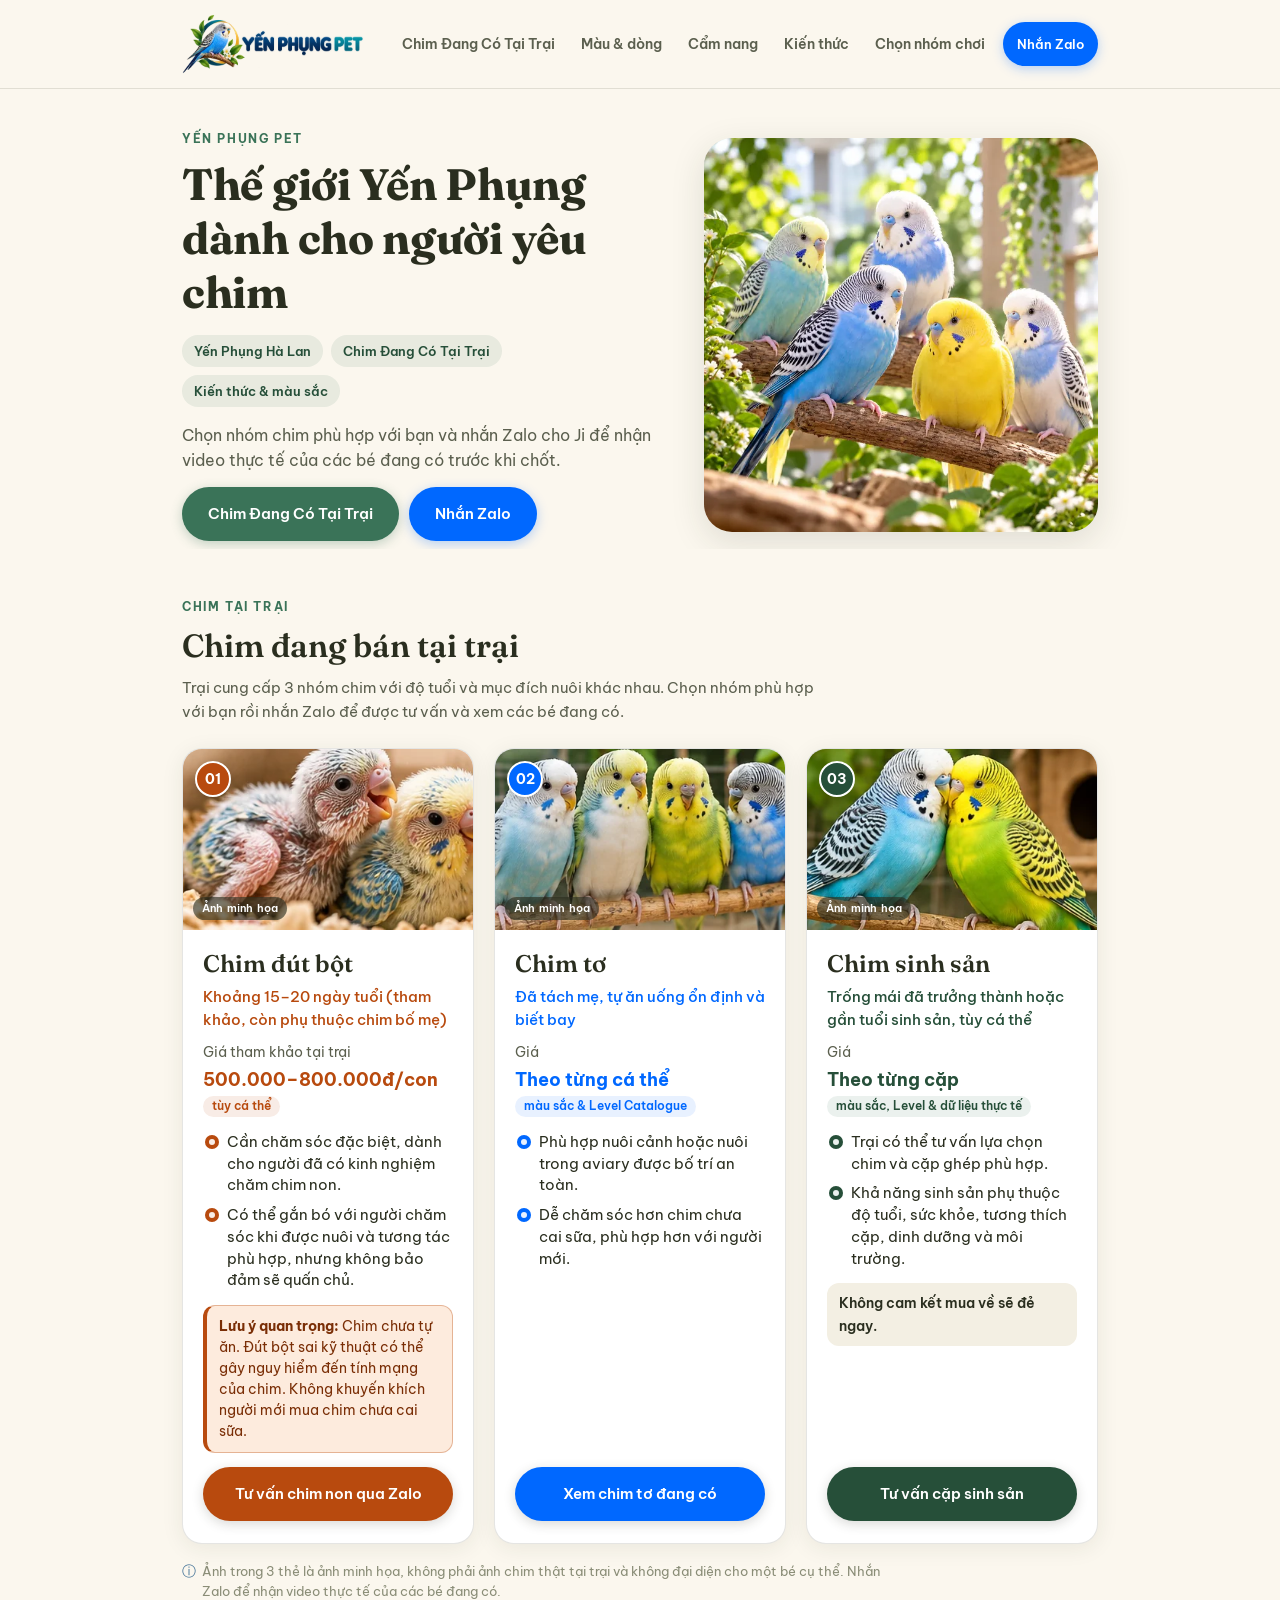
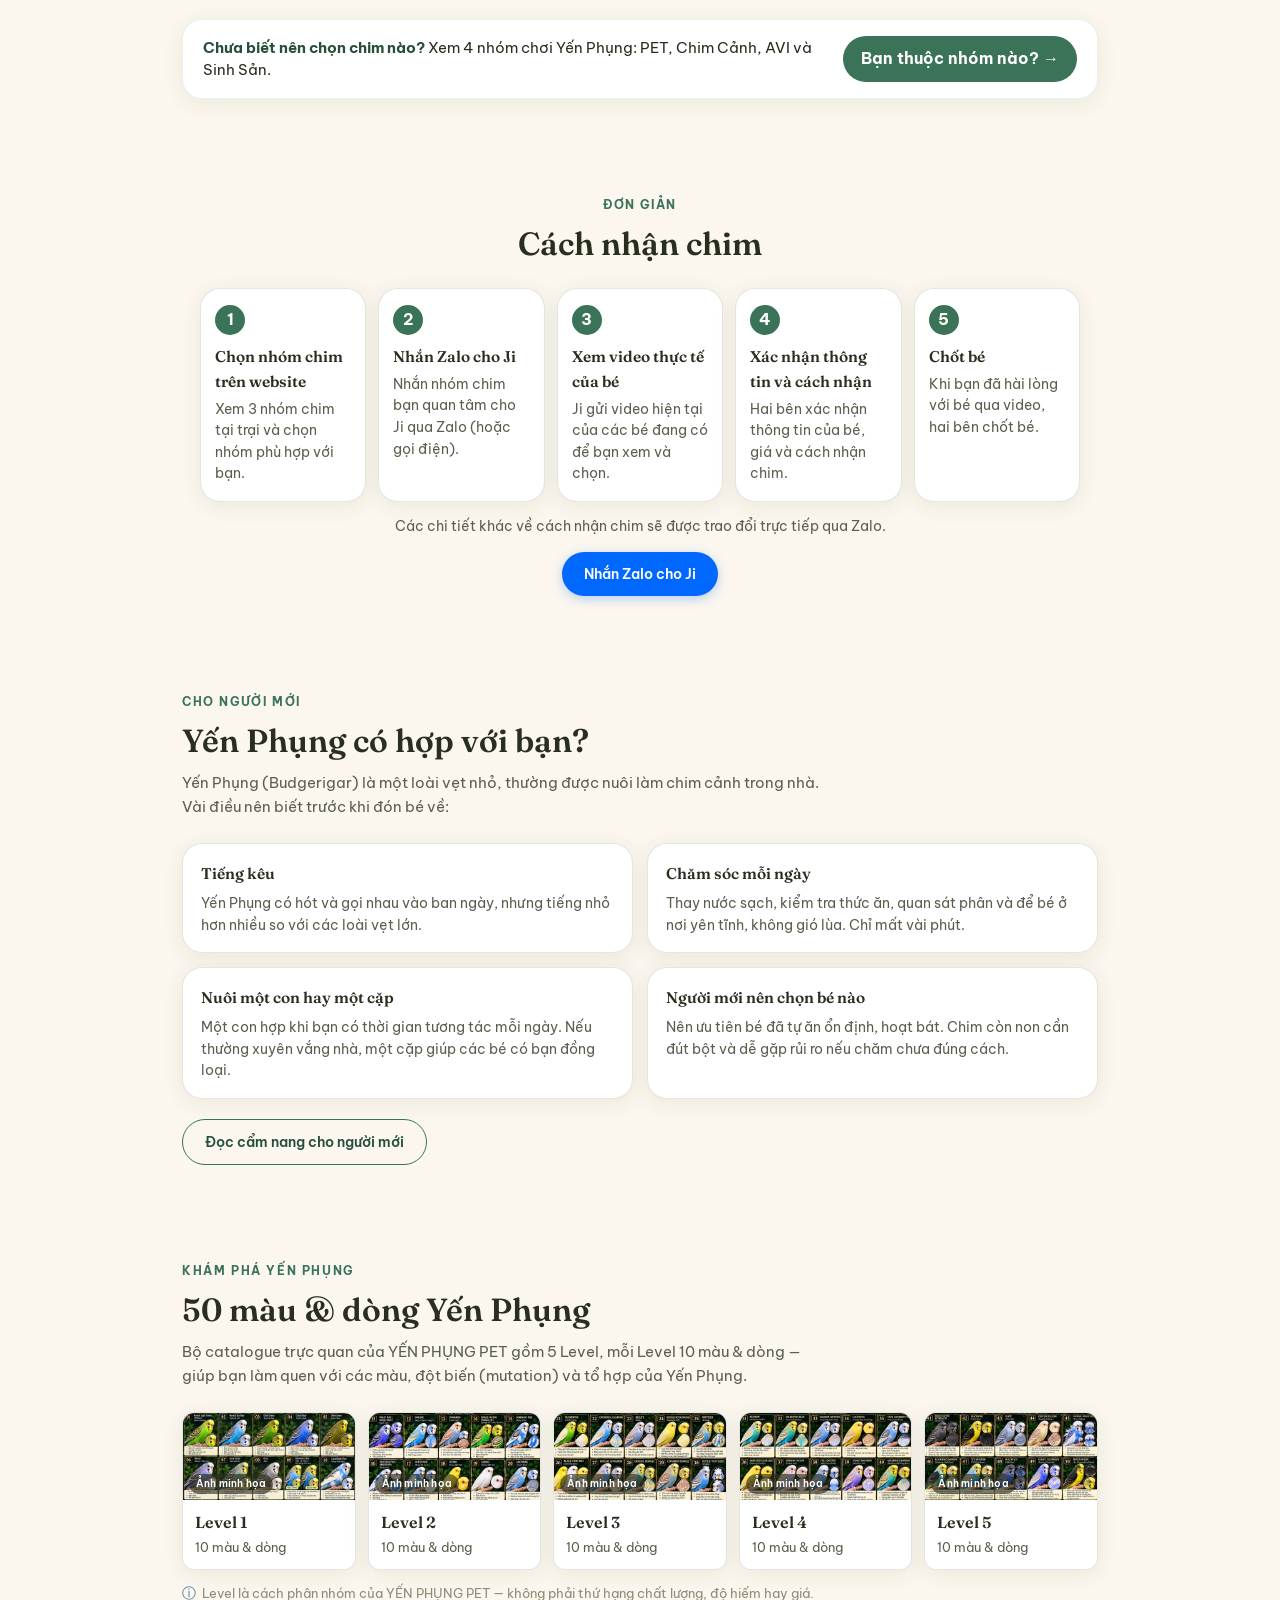
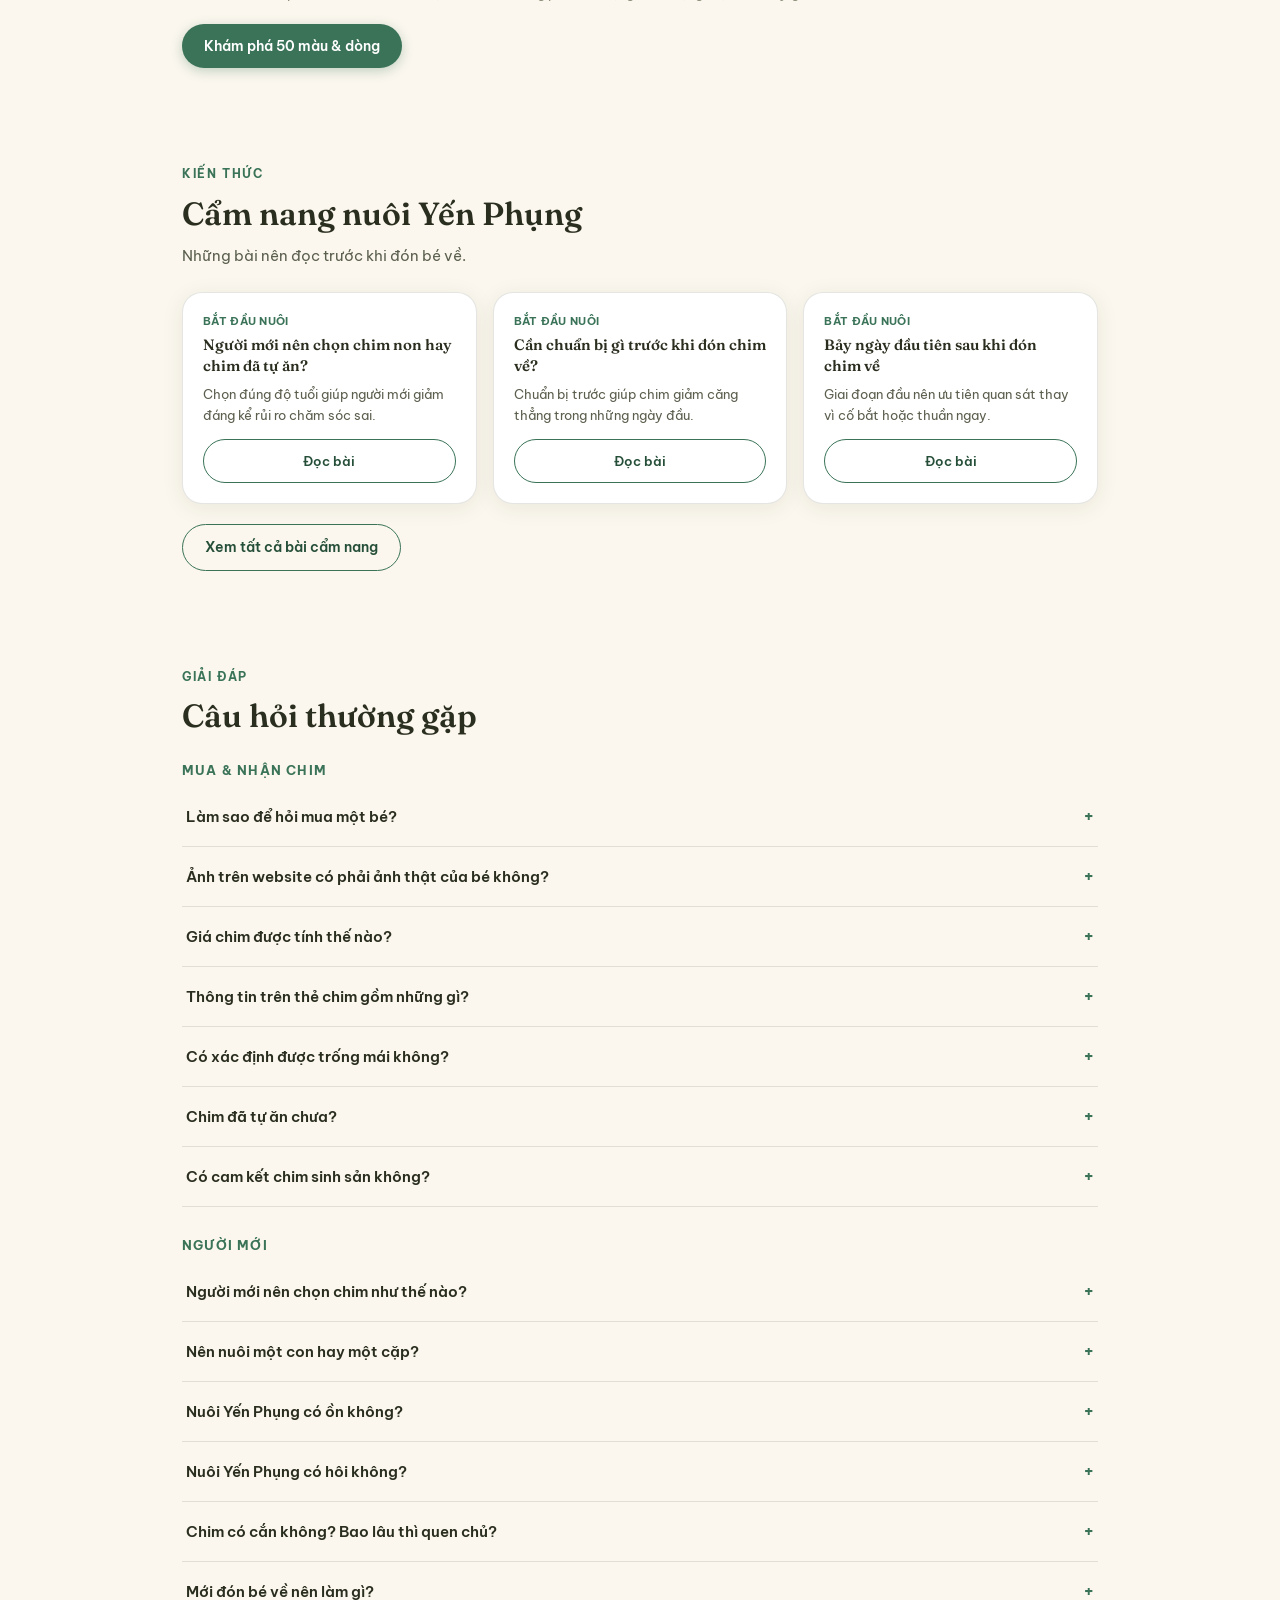
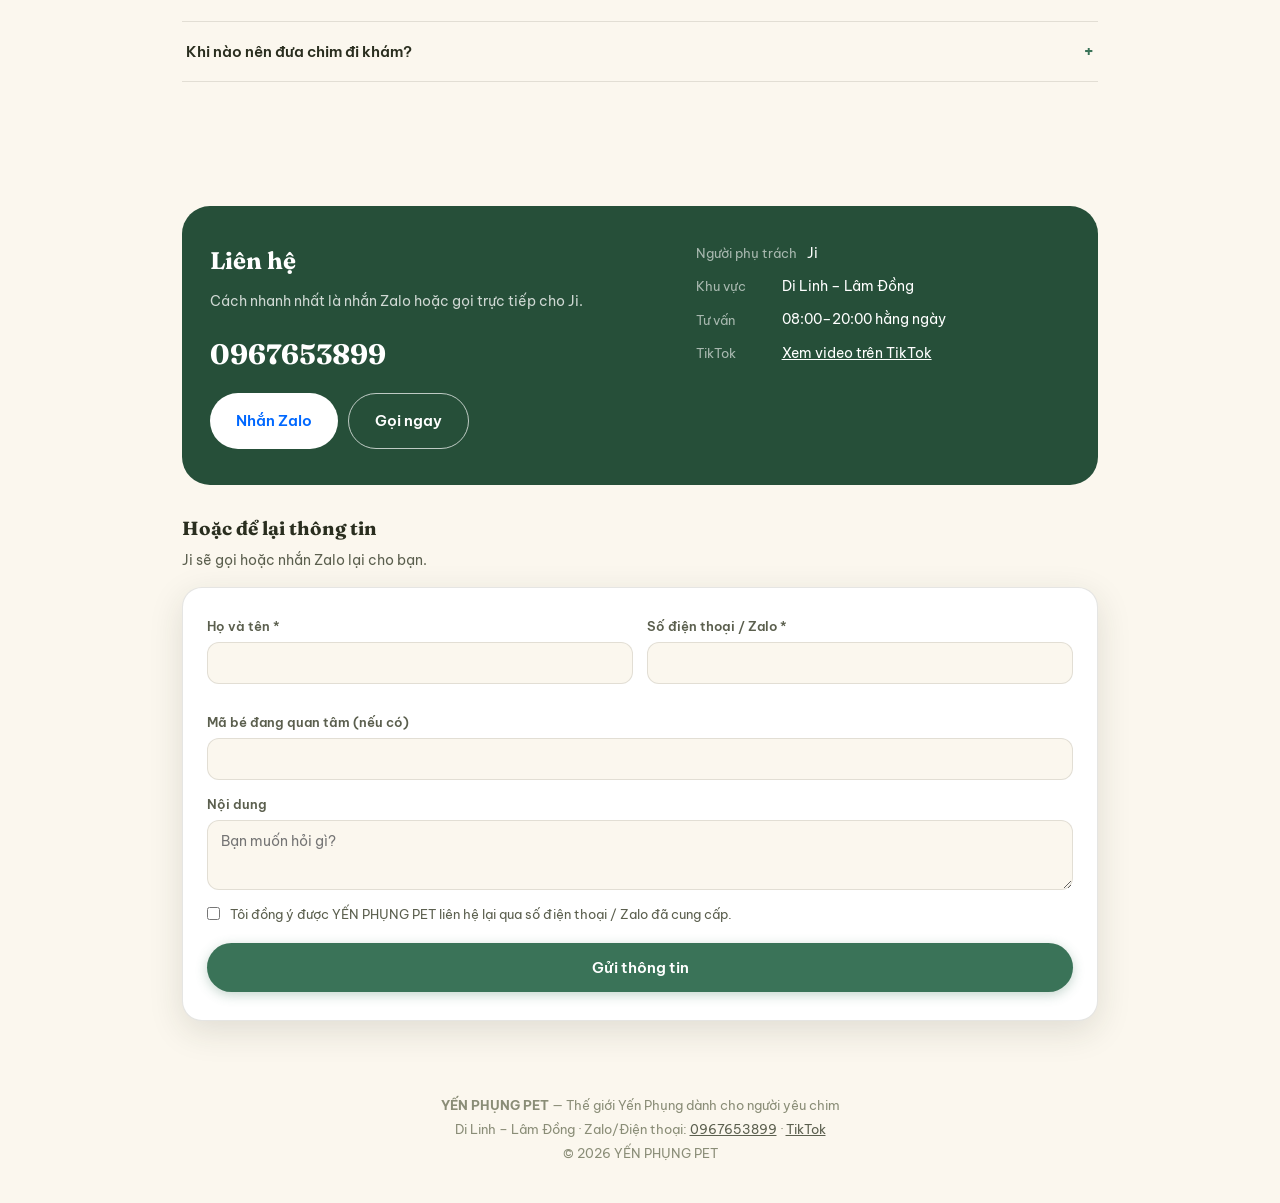
==== commit cd29246c: "Menu trang chu: them muc "Kien thuc" dan toi /kien-thuc/ - Giu nguyen muc "Cam nang" (#cam-nang, 25 " ====
--- a/index.html
+++ b/index.html
@@ -50,9 +50,10 @@
         <span class="nav-toggle-bars" aria-hidden="true"></span>
       </button>
       <nav class="site-nav" id="site-nav" aria-label="Điều hướng chính">
-        <a href="#chim" data-nav="chim">Chim Đang Có Tại Trại</a>
+        <a href="#chim-dang-tim-chu" data-nav="chim">Chim Đang Có Tại Trại</a>
         <a href="#catalogue" data-nav="catalogue" data-feature="catalogue">Màu & dòng</a>
         <a href="#cam-nang" data-nav="cam-nang">Cẩm nang</a>
+        <a href="/kien-thuc/" data-nav="kien-thuc">Kiến thức</a>
         <a href="/chon-nhom-choi" data-nav="nhom-choi">Chọn nhóm chơi</a>
       </nav>
       <a class="btn btn-zalo btn-sm header-zalo" data-zalo href="#" target="_blank" rel="noopener">Nhắn Zalo</a>
--- a/assets/css/site.css
+++ b/assets/css/site.css
@@ -638,11 +638,18 @@
 .ncl-text{font-size:15px;line-height:1.5;flex:1 1 320px}
 .ncl-text strong{color:var(--green-dark)}
 .ncl-cta{font-weight:700;color:#fff;background:var(--green);padding:10px 18px;border-radius:100px;min-height:44px;display:inline-flex;align-items:center;white-space:nowrap}
-/* Menu 4 mục (Phase 1M): ở 601–920px không đủ chỗ trên một hàng → dùng cùng bố cục với ≤720px
+/* Menu 5 mục (Phase 1M + Kiến thức): ở 601–990px không đủ chỗ trên một hàng → dùng cùng bố cục với ≤720px
    (menu xuống hàng riêng dưới logo) thay vì để mục cuối tự rơi xuống dòng. */
-@media (min-width:601px) and (max-width:920px){
+@media (min-width:601px) and (max-width:990px){
   .header-inner{padding-block:8px;row-gap:0}
   .header-right{display:contents}
   .site-nav{order:3;width:100%;margin-left:-12px}
   .site-nav a{font-size:13.5px}
 }
+/* 601–720px: 5 mục vẫn trên một hàng (chữ/khoảng đệm nhỏ hơn); quá chật thì xuống dòng, không tràn ngang */
+@media (min-width:601px) and (max-width:720px){
+  .site-nav{flex-wrap:wrap}
+  .site-nav a{font-size:13px;padding-inline:6px;white-space:nowrap}
+}
+/* Toast: rộng theo nội dung (tối đa 90% màn hình) thay vì bị co còn nửa màn hình do left:50% */
+.toast{width:max-content;max-width:min(90vw,440px)}
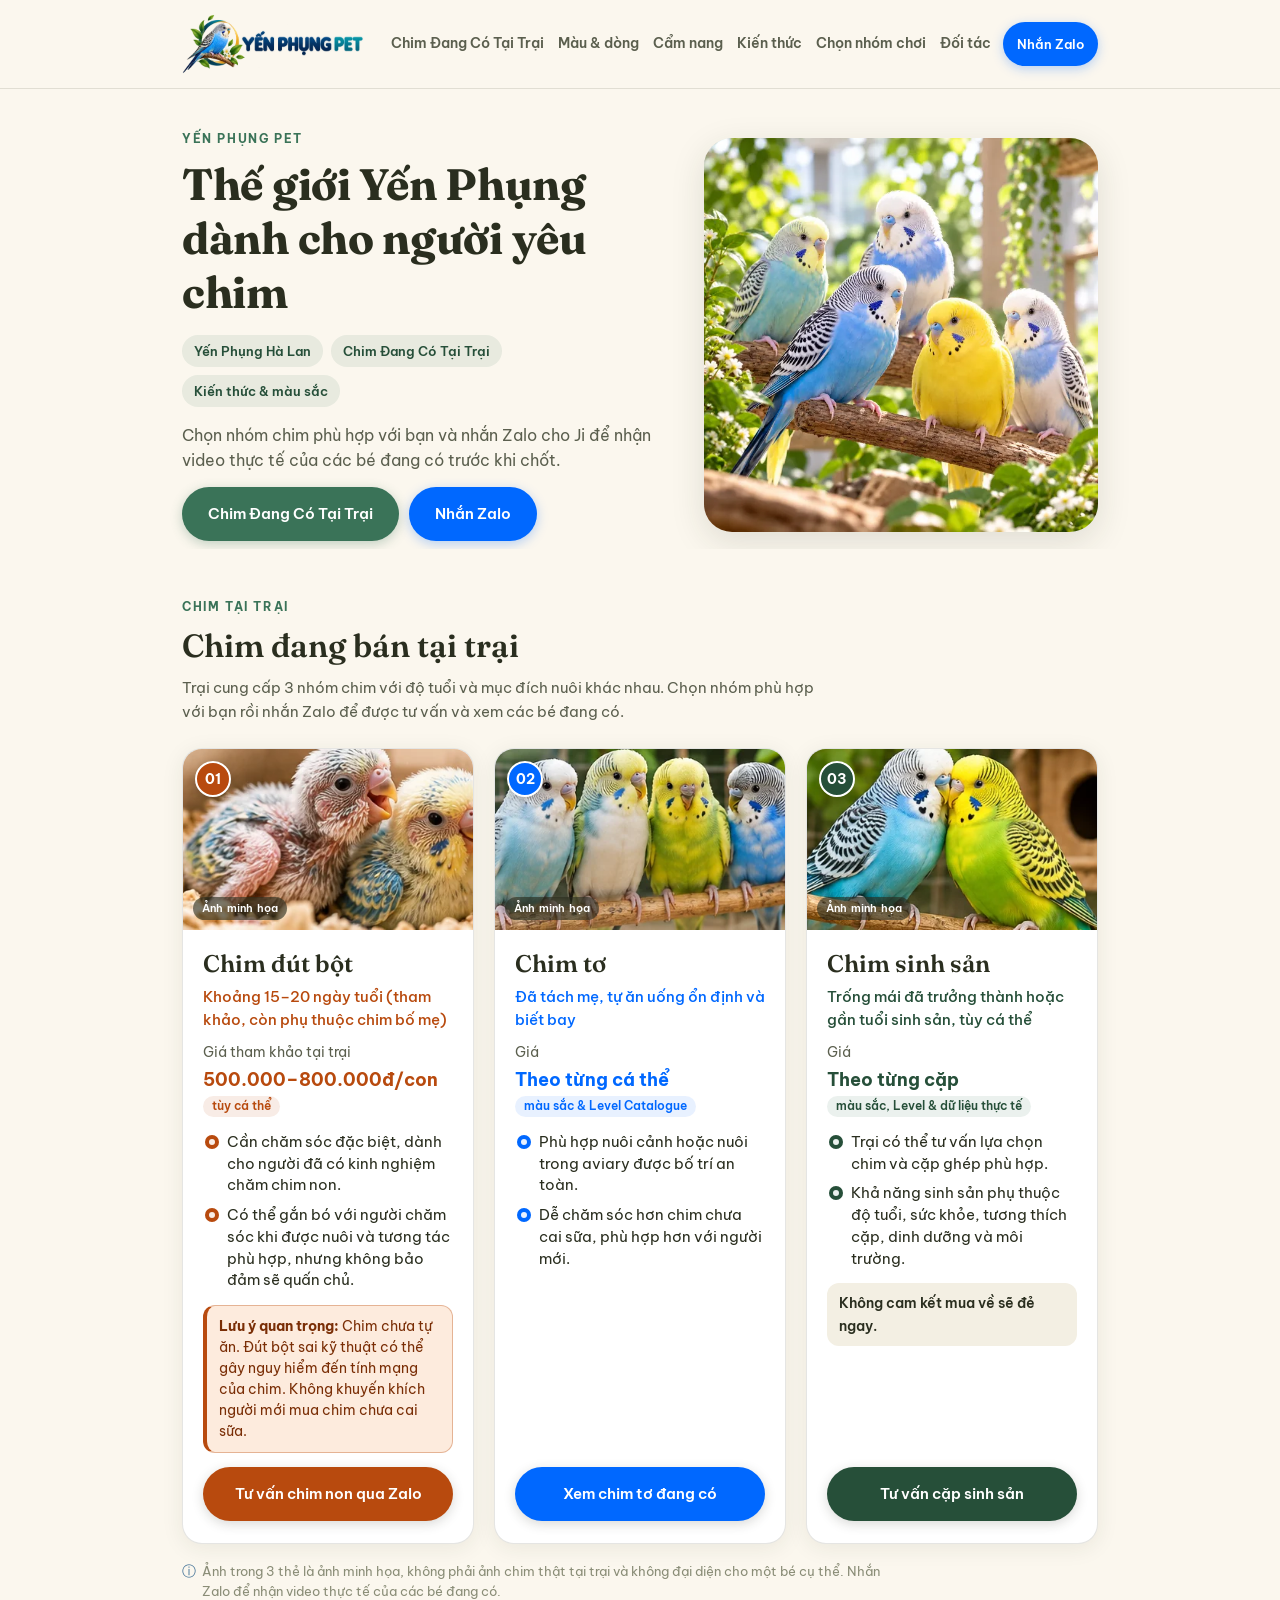
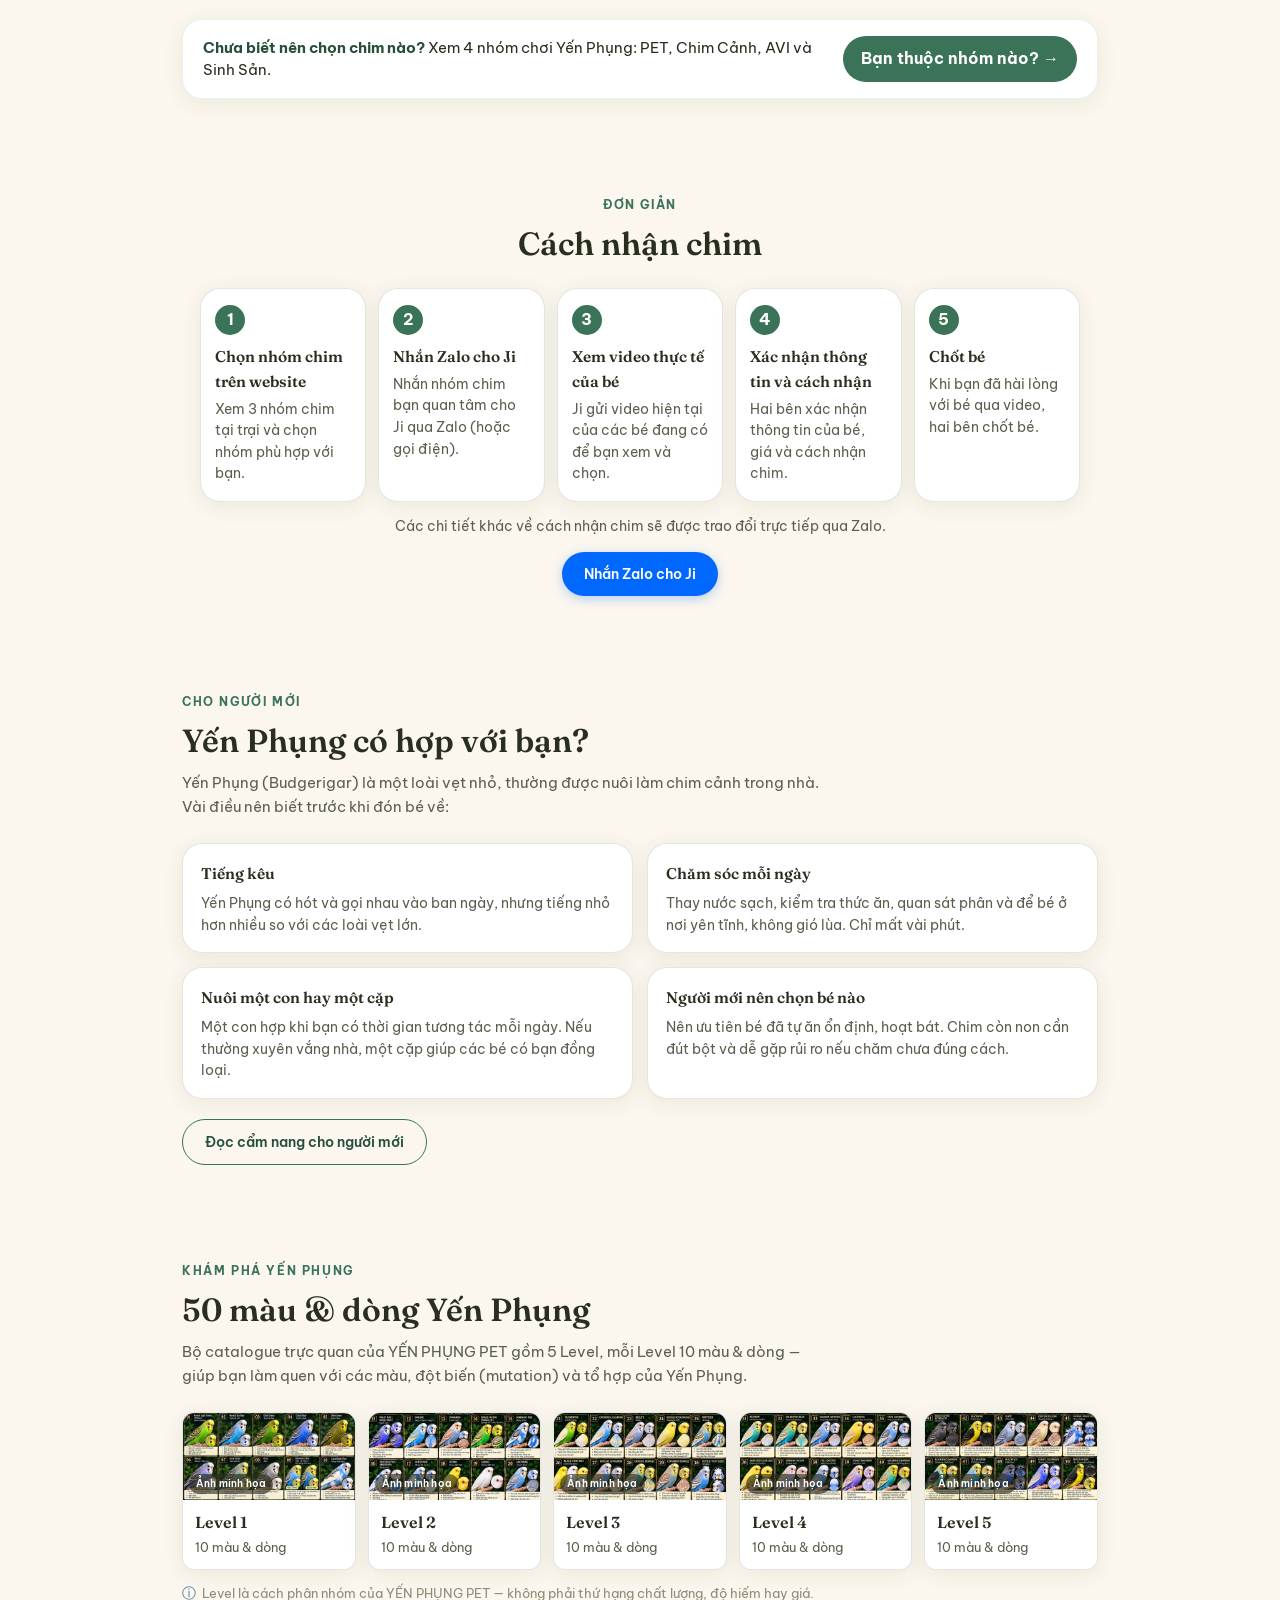
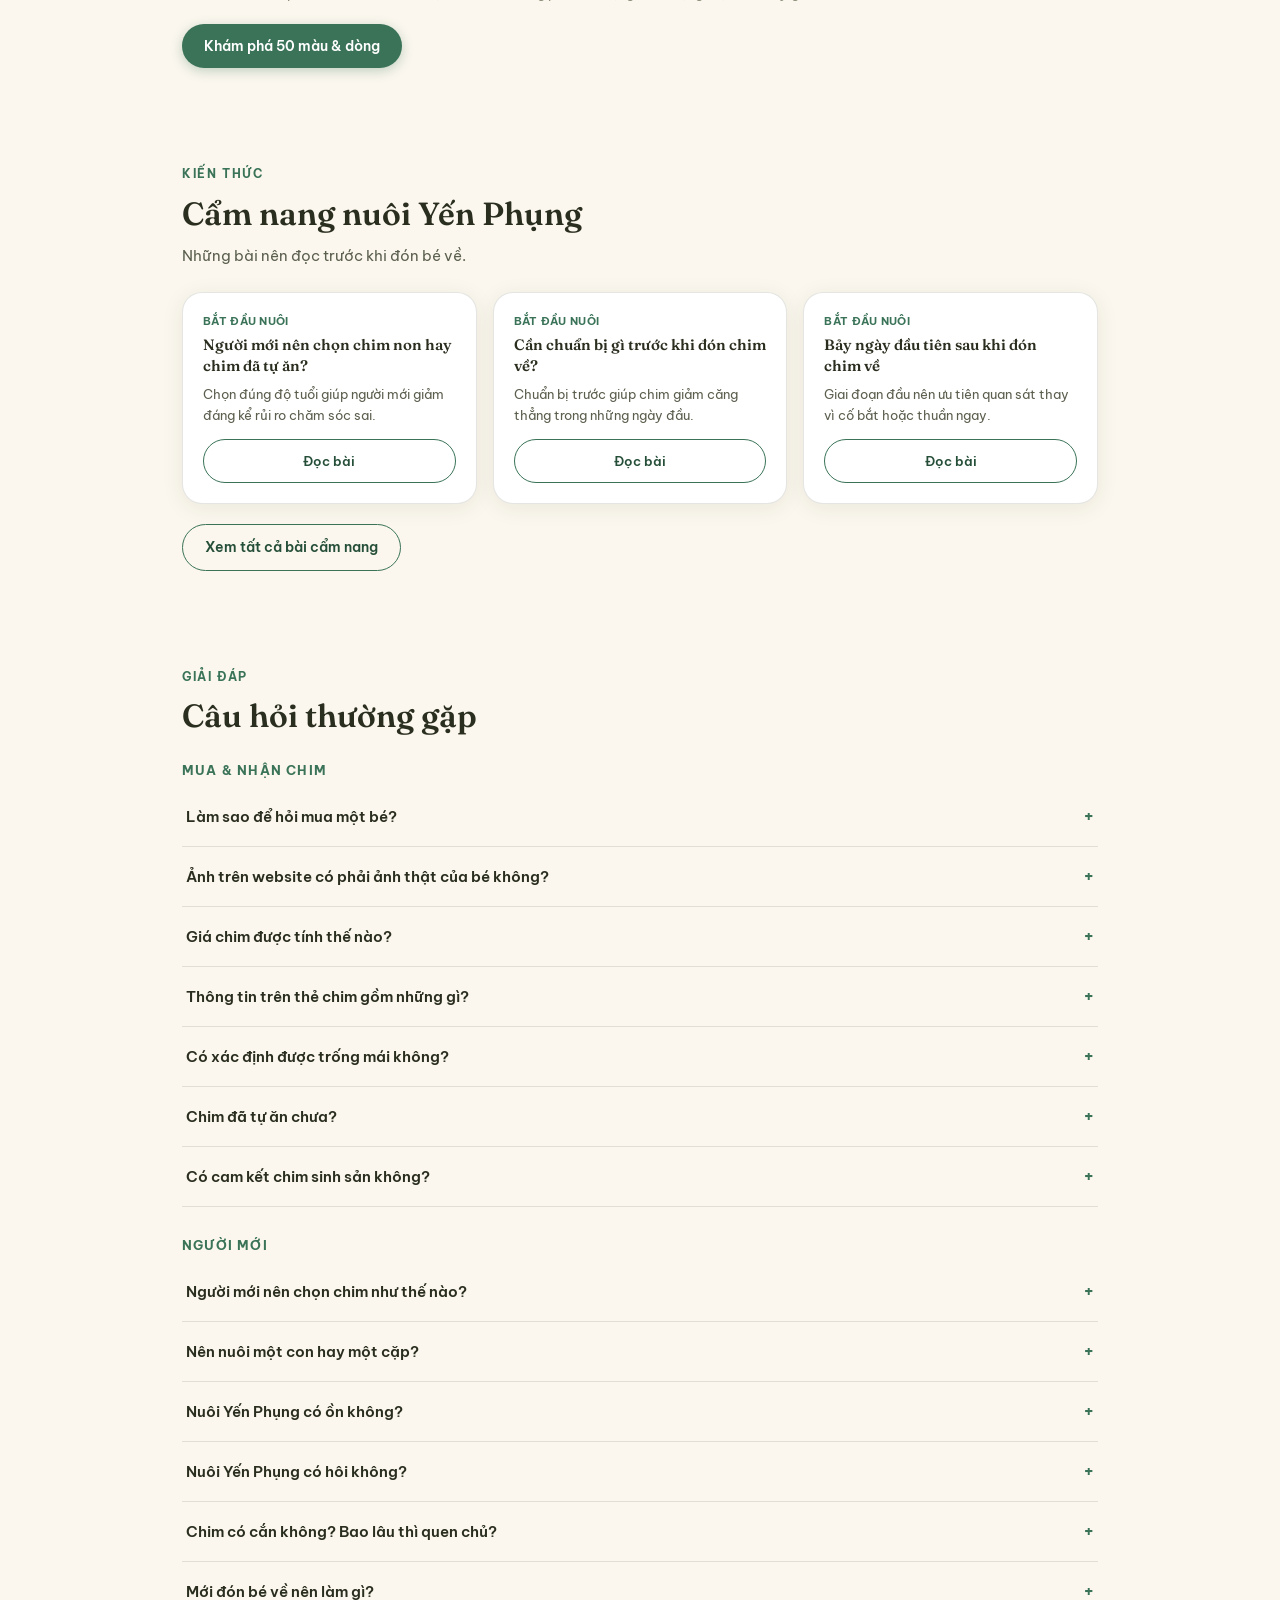
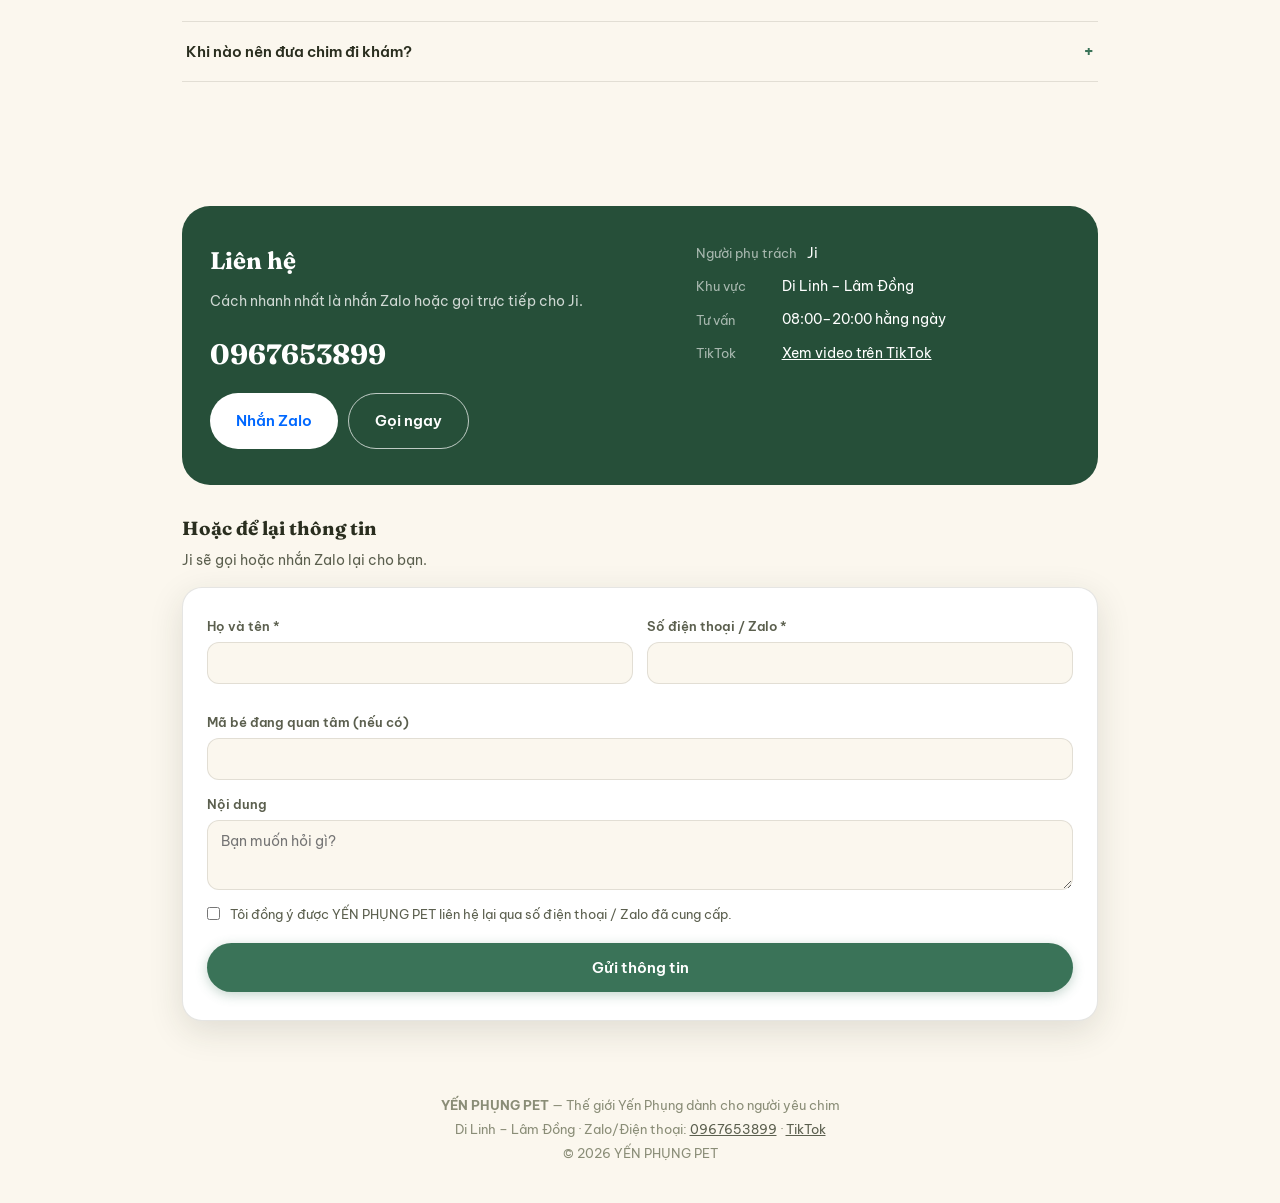
==== commit ecf098c5: "Doi tac V1.0: landing page /doi-tac/ va may tinh kinh te (Preview only) - Trang tinh /doi-tac/ gom 1" ====
--- a/index.html
+++ b/index.html
@@ -55,6 +55,7 @@
         <a href="#cam-nang" data-nav="cam-nang">Cẩm nang</a>
         <a href="/kien-thuc/" data-nav="kien-thuc">Kiến thức</a>
         <a href="/chon-nhom-choi" data-nav="nhom-choi">Chọn nhóm chơi</a>
+        <a href="/doi-tac/" data-nav="doi-tac">Đối tác</a>
       </nav>
       <a class="btn btn-zalo btn-sm header-zalo" data-zalo href="#" target="_blank" rel="noopener">Nhắn Zalo</a>
     </div>
--- a/assets/css/site.css
+++ b/assets/css/site.css
@@ -651,5 +651,9 @@
   .site-nav{flex-wrap:wrap}
   .site-nav a{font-size:13px;padding-inline:6px;white-space:nowrap}
 }
+/* Menu 6 mục (thêm Đối tác): ≥991px giữ logo, menu và nút Zalo trên cùng một hàng như trước */
+@media (min-width:991px){
+  .site-nav a{font-size:13.5px;padding-inline:6px}
+}
 /* Toast: rộng theo nội dung (tối đa 90% màn hình) thay vì bị co còn nửa màn hình do left:50% */
 .toast{width:max-content;max-width:min(90vw,440px)}
